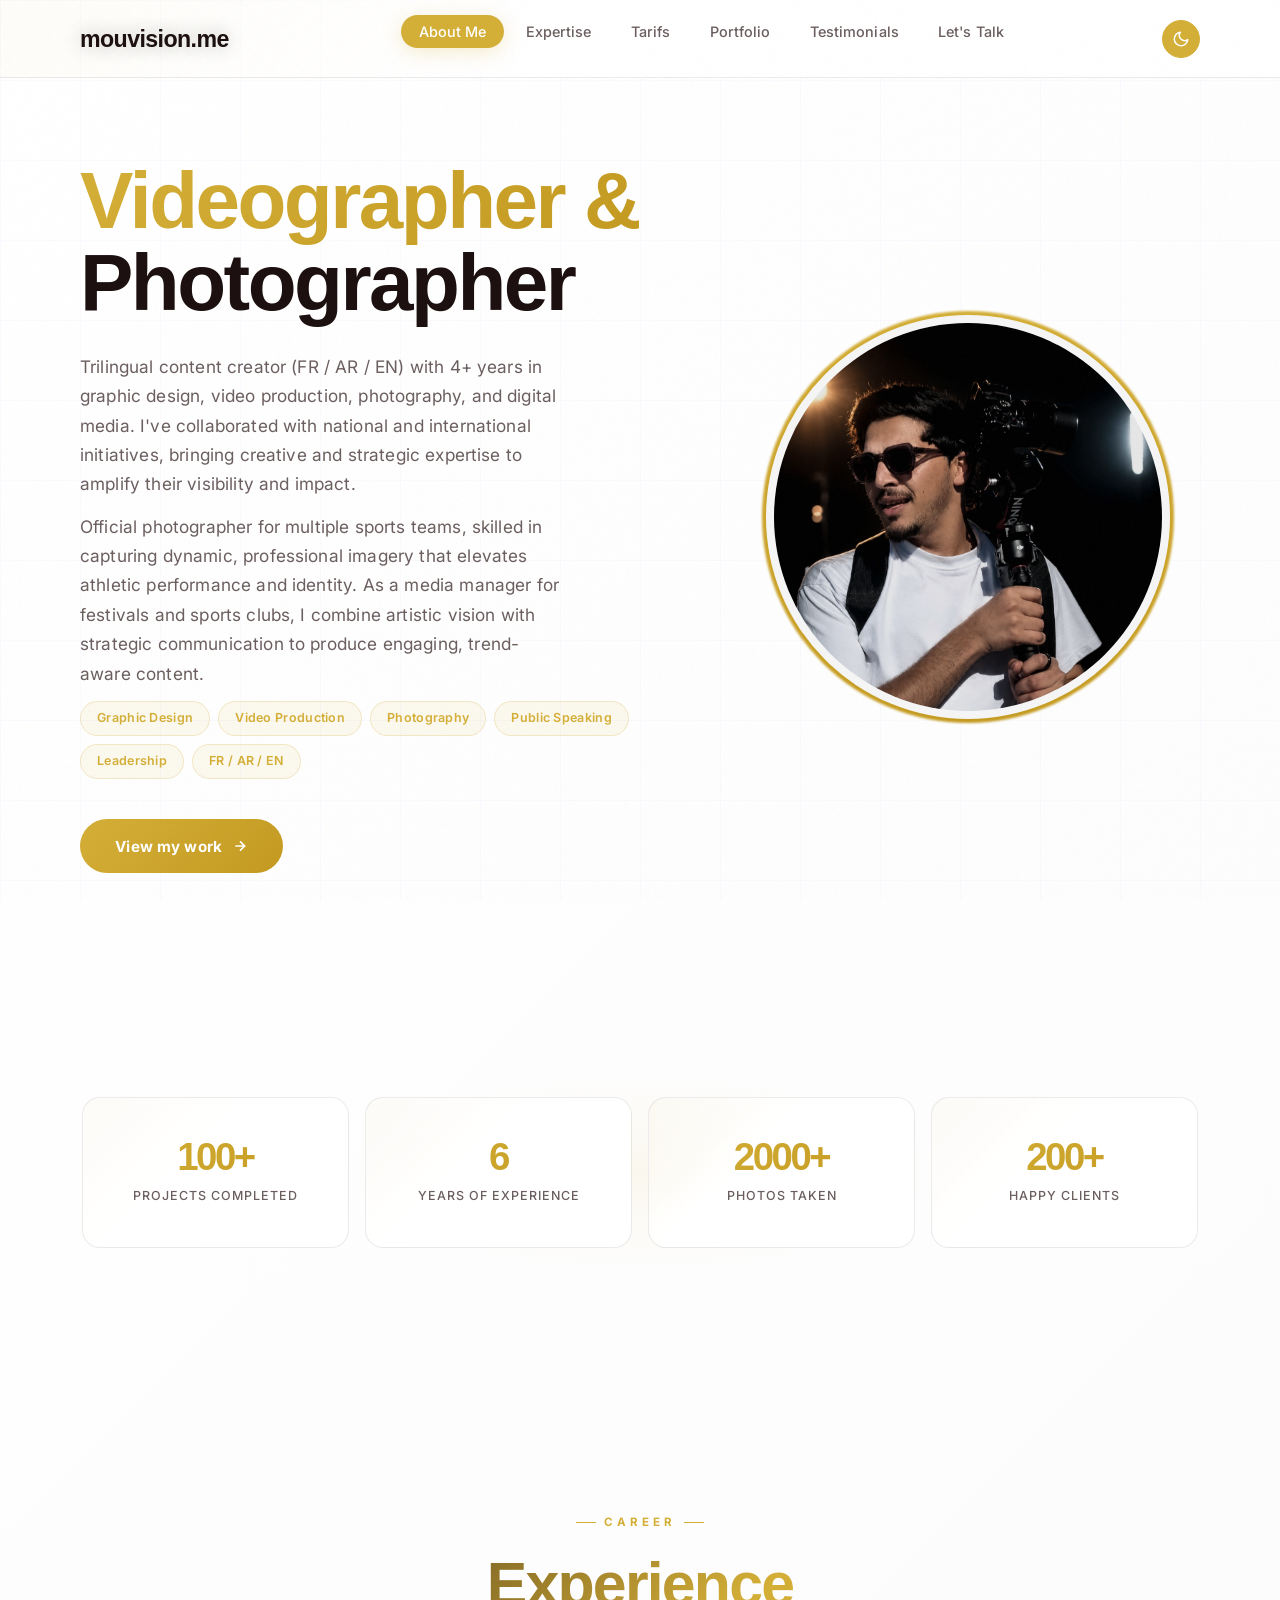
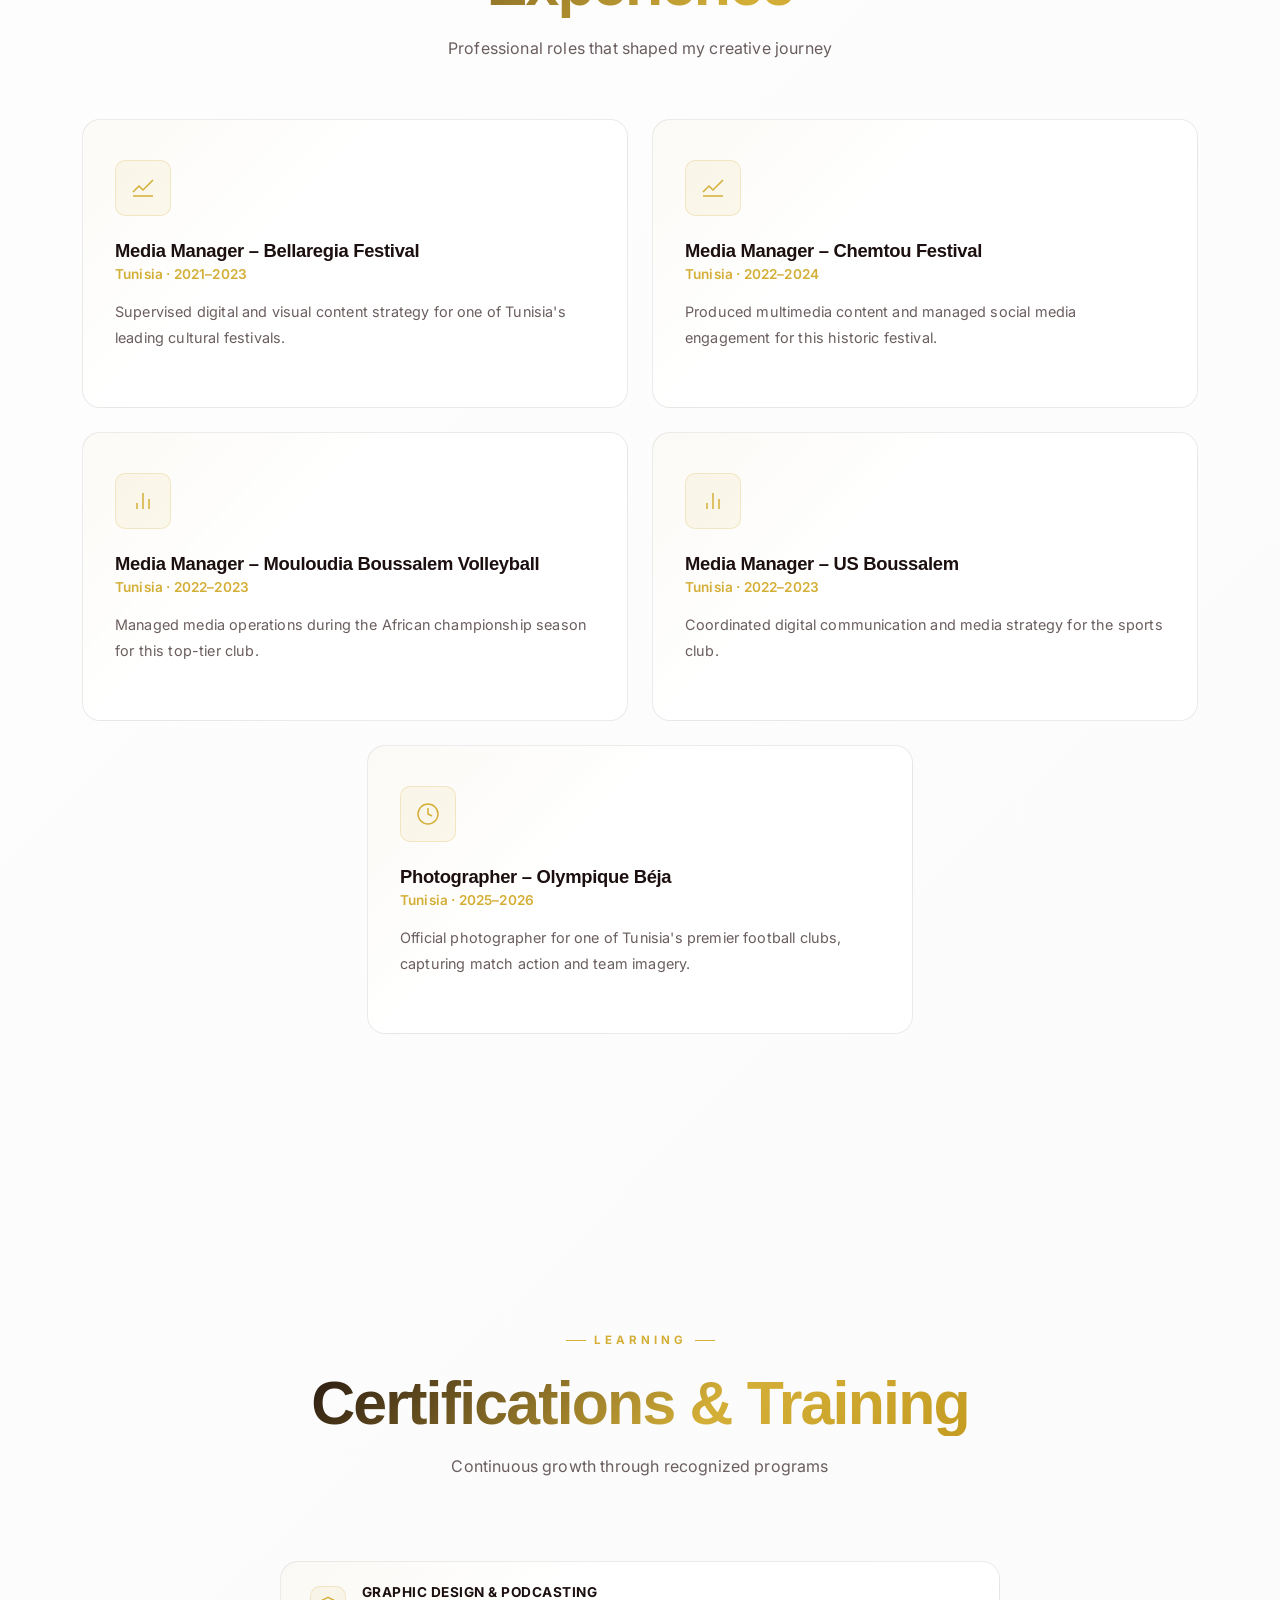
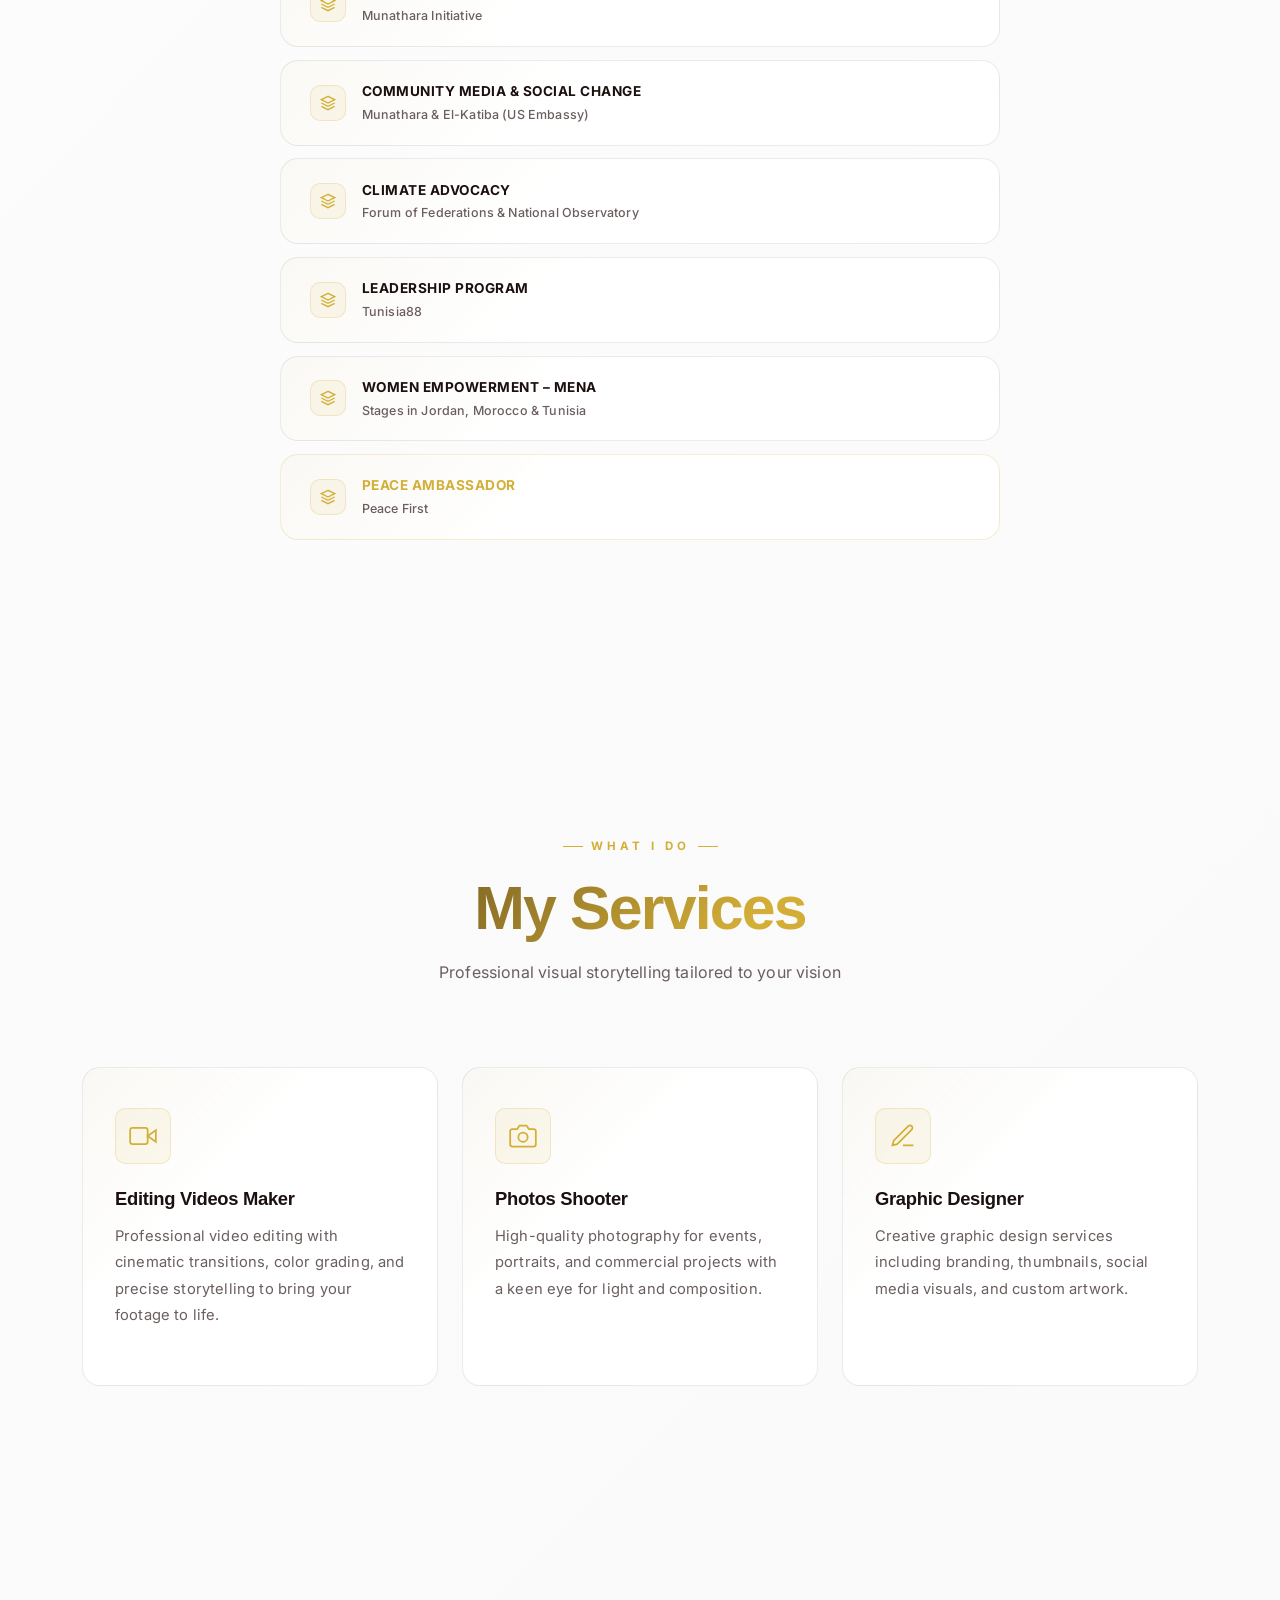
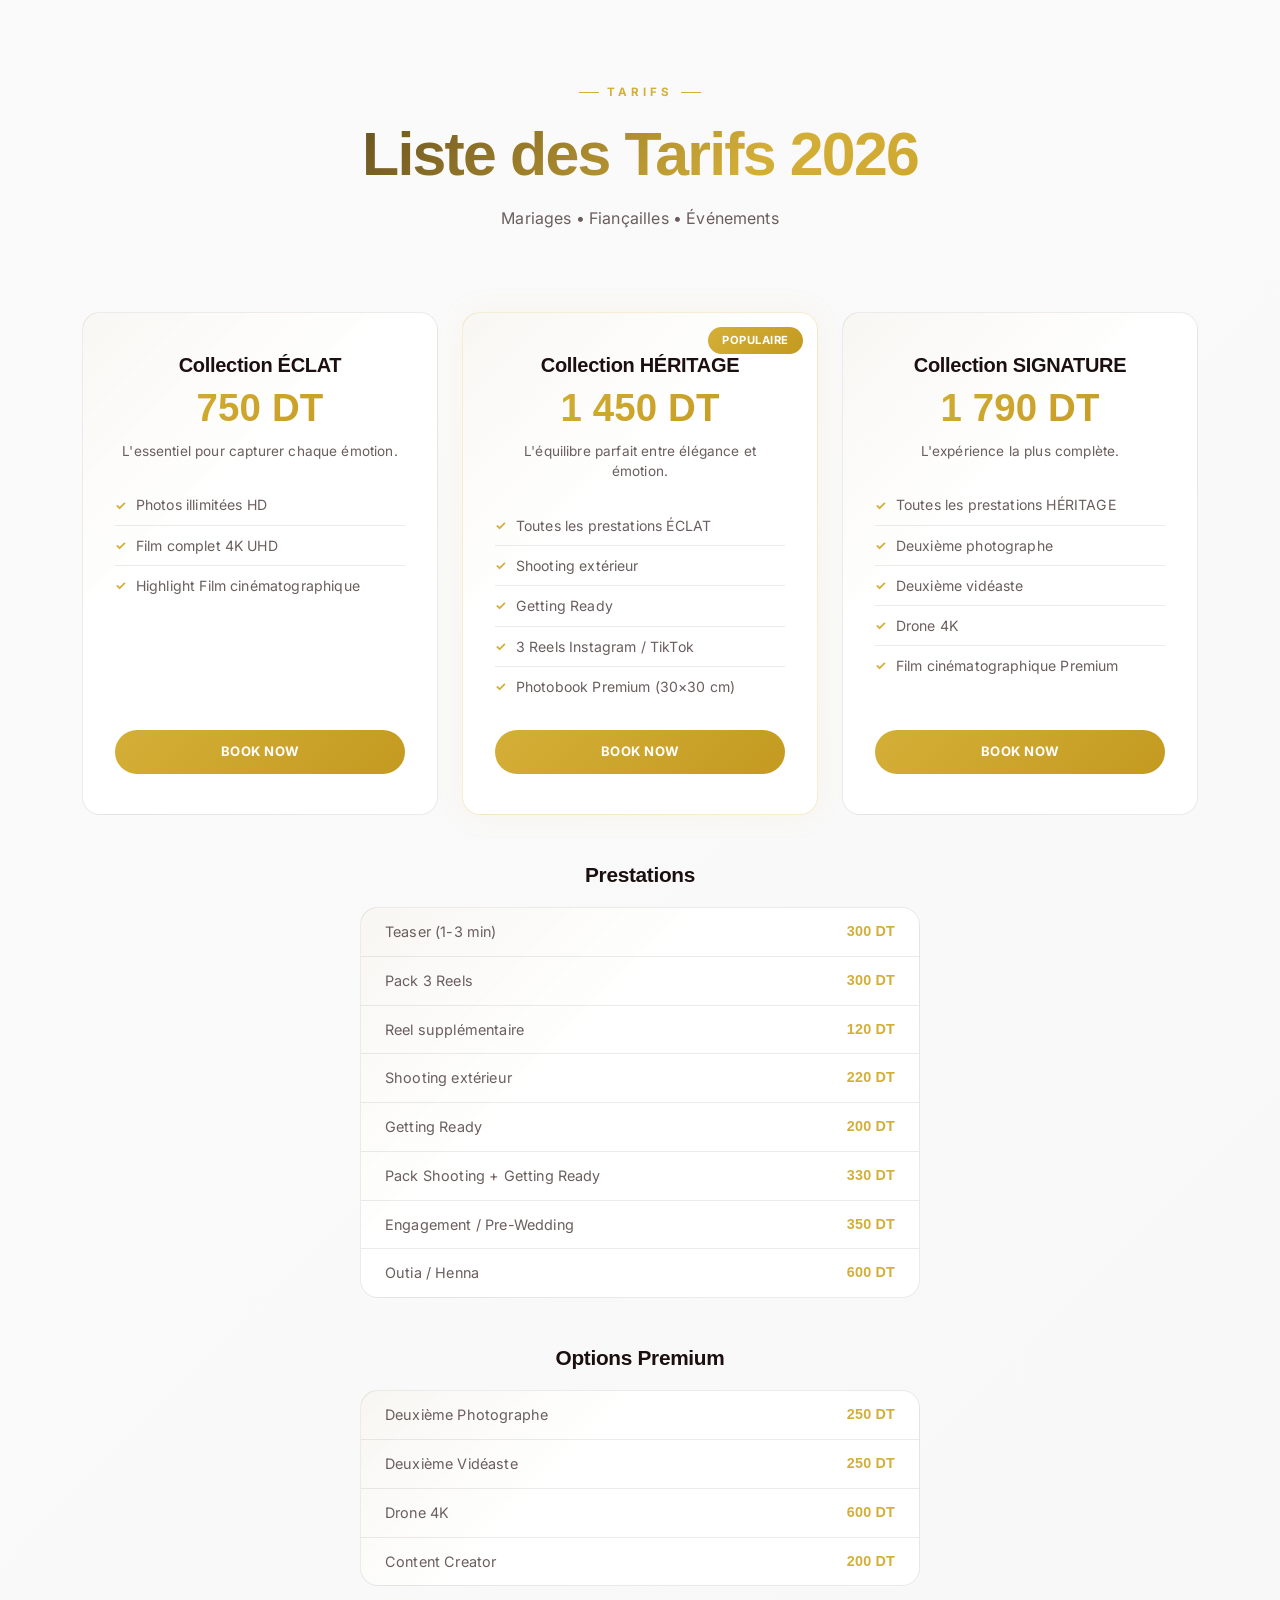
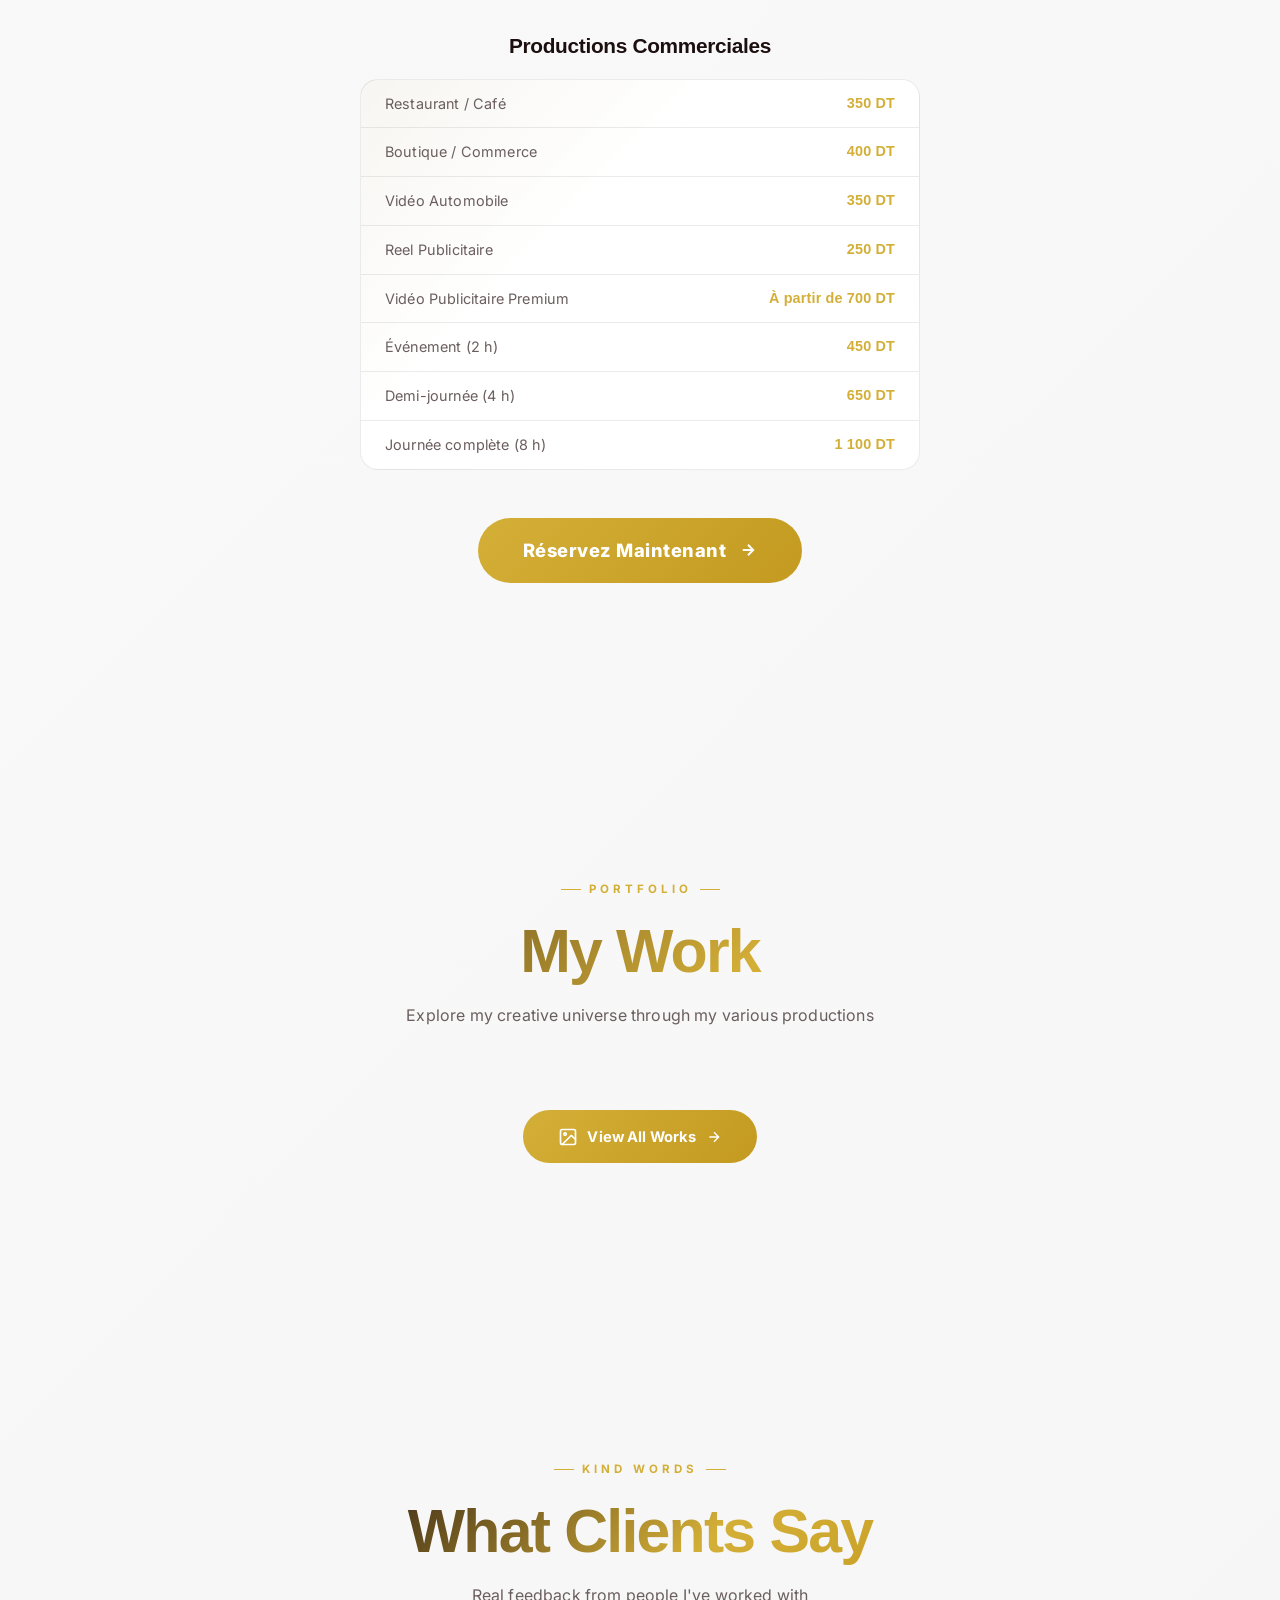
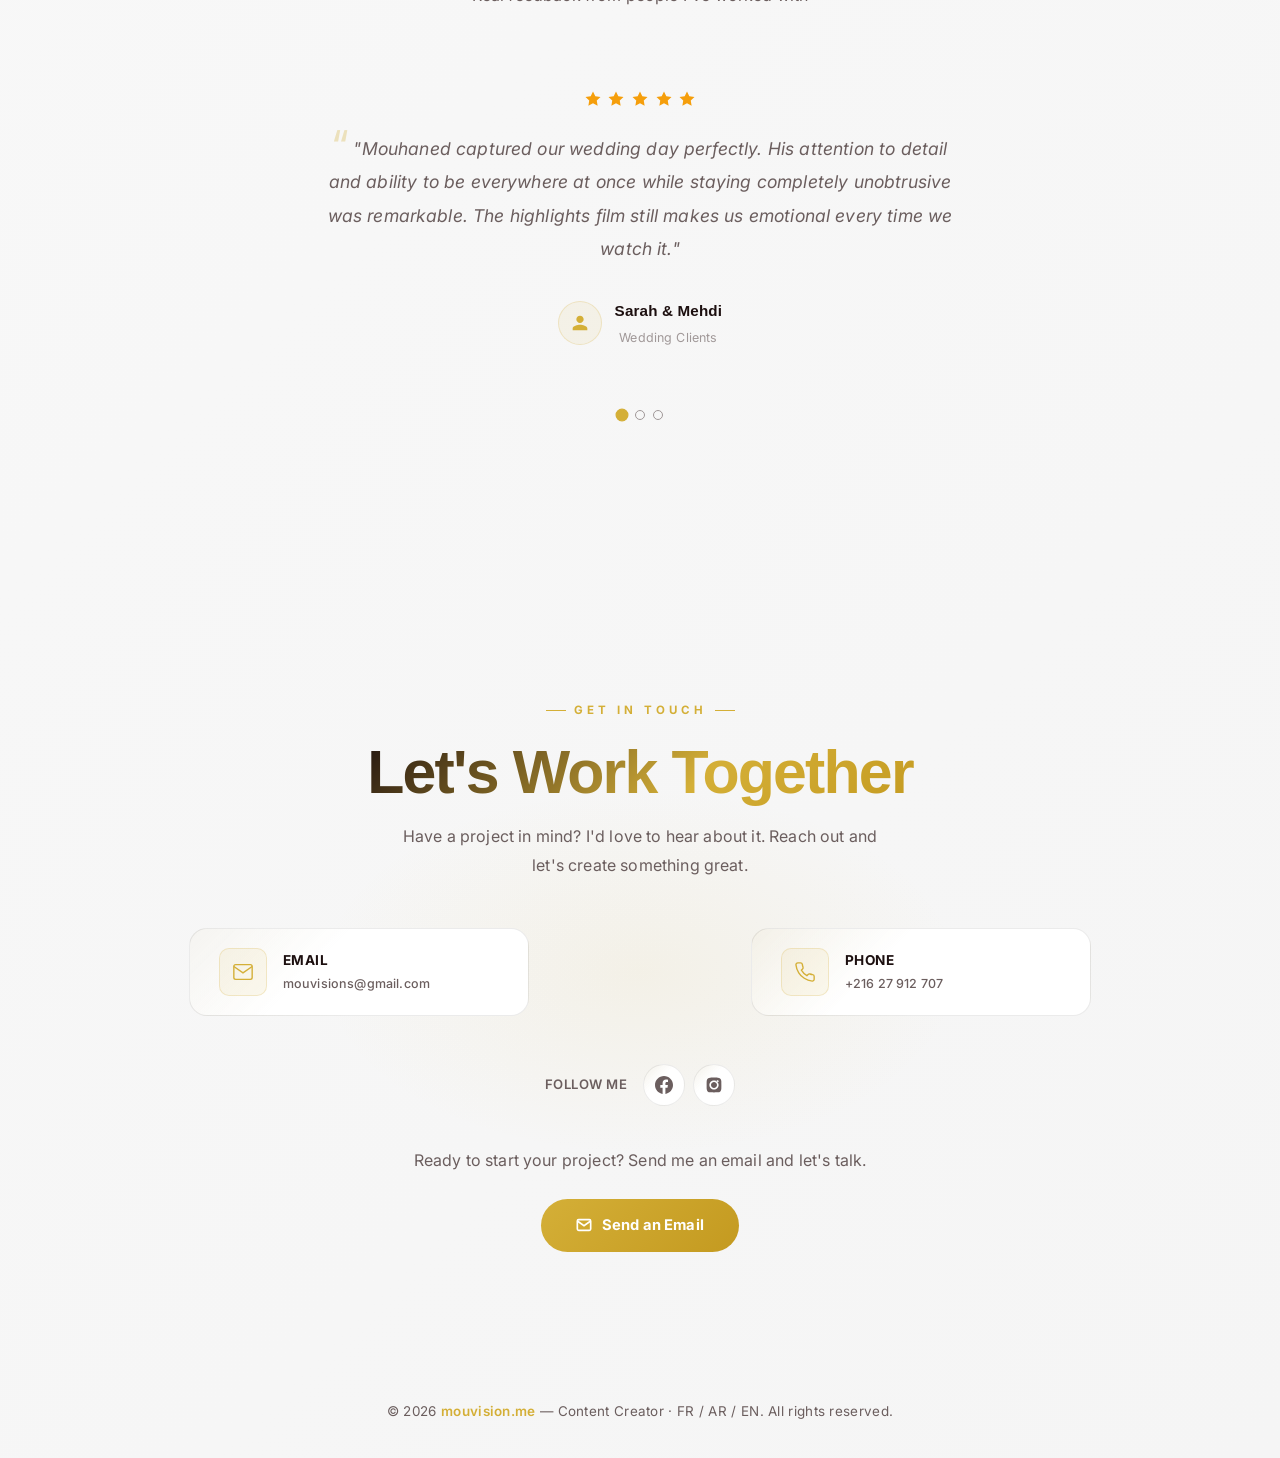
==== index.html @ 2983d829 "aaaa" ====
﻿<!DOCTYPE html>
<html lang="en">

<head>
    <meta charset="UTF-8">
    <meta name="viewport" content="width=device-width, initial-scale=1.0">
    <title>Mouhaned Aouadi — Videographer & Professional Photographer</title>
    <meta name="description"
        content="Professional portfolio of Mouhaned Aouadi — Videographer and photographer specialized in weddings, events and music videos in Tunisia.">
    <meta name="keywords" content="videographer, photographer, wedding, events, Tunisia, Mouhaned Aouadi, portfolio">
    <meta name="robots" content="index, follow">
    <link rel="canonical" href="https://mouvision.me/">
    <link rel="preconnect" href="https://fonts.googleapis.com">
    <link rel="preconnect" href="https://fonts.gstatic.com" crossorigin>
    <link href="https://fonts.googleapis.com/css2?family=Inter:wght@300;400;500;600;700;800&display=swap"
        rel="stylesheet">
    <link rel="stylesheet" href="https://cdn.jsdelivr.net/npm/bootstrap@5.3.3/dist/css/bootstrap.min.css">
    <link rel="stylesheet" href="style.css">
    <!-- Open Graph -->
    <meta property="og:title" content="Mouhaned Aouadi — Videographer &amp; Professional Photographer">
    <meta property="og:description" content="Professional portfolio of Mouhaned Aouadi — Videographer and photographer specialized in weddings, events and music videos in Tunisia.">
    <meta property="og:image" content="https://mouvision.me/photo1.jpeg">
    <meta property="og:url" content="https://mouvision.me">
    <meta property="og:type" content="website">
    <meta property="og:locale" content="en_US">
    <!-- Twitter Card -->
    <meta name="twitter:card" content="summary_large_image">
    <meta name="twitter:title" content="Mouhaned Aouadi — Videographer &amp; Professional Photographer">
    <meta name="twitter:description" content="Professional portfolio of Mouhaned Aouadi — Videographer and photographer specialized in weddings, events and music videos in Tunisia.">
    <meta name="twitter:image" content="https://mouvision.me/photo1.jpeg">
    <!-- JSON-LD Structured Data -->
    <script type="application/ld+json">
    {
      "@context": "https://schema.org",
      "@type": "Person",
      "name": "Mouhaned Aouadi",
      "jobTitle": "Videographer & Photographer",
      "url": "https://mouvision.me",
      "email": "mouvisions@gmail.com",
      "telephone": "+21627912707",
      "image": "https://mouvision.me/photo1.jpeg",
      "address": {
        "@type": "PostalAddress",
        "addressCountry": "TN"
      },
      "sameAs": [
        "https://www.facebook.com/profile.php?id=100044547484565",
        "https://www.instagram.com/mouhanedaouadi/"
      ],
      "knowsAbout": ["Videography", "Photography", "Lighting", "Color Grading", "Post-production"]
    }
    </script>
</head>

<body>
    <!-- Theme Transition Overlay -->
    <div class="theme-transition" id="themeTransition"></div>

    <!-- Loading Screen -->
    <div class="loading-overlay" id="loadingOverlay">
        <div class="loading-logo">mouvision.me</div>
        <div class="loading-bar-container">
            <div class="loading-bar"></div>
        </div>
    </div>

    <!-- Mobile Nav Overlay -->
    <div class="mobile-nav" id="mobileNav">
        <a href="#about" class="mobile-nav-link">About Me</a>
        <a href="#services" class="mobile-nav-link">Expertise</a>
        <a href="#pricing" class="mobile-nav-link">Tarifs</a>
        <a href="#gallery" class="mobile-nav-link">Portfolio</a>
        <a href="#testimonials" class="mobile-nav-link">Testimonials</a>
        <a href="#contact" class="mobile-nav-link">Let's Talk</a>
    </div>

    <!-- Header -->
    <header id="header">
        <nav>
            <a href="./" class="logo" id="logoLink">mouvision.me</a>
            <ul class="nav-links">
                <li><a href="#about">About Me</a></li>
                <li><a href="#services">Expertise</a></li>
                <li><a href="#pricing">Tarifs</a></li>
                <li><a href="#gallery">Portfolio</a></li>
                <li><a href="#testimonials">Testimonials</a></li>
                <li><a href="#contact">Let's Talk</a></li>
            </ul>
            <div class="nav-right">
                <button class="theme-toggle" id="themeToggle" aria-label="Toggle theme">
                    <svg class="icon-sun" width="18" height="18" viewBox="0 0 24 24" fill="none" stroke="currentColor" stroke-width="2" stroke-linecap="round" stroke-linejoin="round">
                        <circle cx="12" cy="12" r="5"/>
                        <path d="M12 1v2M12 21v2M4.22 4.22l1.42 1.42M18.36 18.36l1.42 1.42M1 12h2M21 12h2M4.22 19.78l1.42-1.42M18.36 5.64l1.42-1.42"/>
                    </svg>
                    <svg class="icon-moon" width="18" height="18" viewBox="0 0 24 24" fill="none" stroke="currentColor" stroke-width="2" stroke-linecap="round" stroke-linejoin="round">
                        <path d="M21 12.79A9 9 0 1 1 11.21 3 7 7 0 0 0 21 12.79z"/>
                    </svg>
                </button>
                <button class="hamburger" id="hamburger" aria-label="Menu">
                    <span></span>
                    <span></span>
                    <span></span>
                </button>
            </div>
        </nav>
    </header>

    <main>
    <!-- About Section -->
    <section class="about" id="about">
        <div class="about-content">
            <div class="about-text">
                <h1><span class="highlight">Videographer &amp;</span> Photographer</h1>
                <p>Trilingual content creator (FR / AR / EN) with 4+ years in graphic design, video production, photography, and digital media. I've collaborated with national and international initiatives, bringing creative and strategic expertise to amplify their visibility and impact.</p>
                <p>Official photographer for multiple sports teams, skilled in capturing dynamic, professional imagery that elevates athletic performance and identity. As a media manager for festivals and sports clubs, I combine artistic vision with strategic communication to produce engaging, trend-aware content.</p>
                <div class="skills">
                    <span class="skill-tag">Graphic Design</span>
                    <span class="skill-tag">Video Production</span>
                    <span class="skill-tag">Photography</span>
                    <span class="skill-tag">Public Speaking</span>
                    <span class="skill-tag">Leadership</span>
                    <span class="skill-tag">FR / AR / EN</span>
                </div>
                <a href="#gallery" class="about-cta">
                    <span>View my work</span>
                    <svg width="16" height="16" viewBox="0 0 24 24" fill="none" stroke="currentColor"
                        stroke-width="2.5">
                        <path d="M5 12h14M12 5l7 7-7 7" />
                    </svg>
                </a>
            </div>
            <div class="about-image">
                <div class="about-image-ring"></div>
                <div class="about-image-ring-2"></div>
                <div class="about-image-inner">
                    <img src="photo1.jpeg" alt="Mouhaned Aouadi — Photographer &amp; Videographer" loading="lazy">
                </div>
            </div>
        </div>
    </section>

    <!-- Stats Section -->
    <section class="stats" id="stats">
        <div class="container">
            <div class="row row-cols-2 row-cols-md-4 g-3 justify-content-center">
                <div class="col">
                    <div class="stat-item">
                        <div class="stat-number" data-target="100">0</div>
                        <div class="stat-label">Projects Completed</div>
                    </div>
                </div>
                <div class="col">
                    <div class="stat-item">
                        <div class="stat-number" data-target="6">0</div>
                        <div class="stat-label">Years of Experience</div>
                    </div>
                </div>
                <div class="col">
                    <div class="stat-item">
                        <div class="stat-number" data-target="2000">0</div>
                        <div class="stat-label">Photos Taken</div>
                    </div>
                </div>
                <div class="col">
                    <div class="stat-item">
                        <div class="stat-number" data-target="200">0</div>
                        <div class="stat-label">Happy Clients</div>
                    </div>
                </div>
            </div>
        </div>
    </section>

    <!-- Experience Section -->
    <section class="experience-section" id="experience">
        <div class="section-header">
            <span class="section-label">Career</span>
            <h2 class="section-title">Experience</h2>
            <p class="gallery-subtitle">Professional roles that shaped my creative journey</p>
        </div>
        <div class="container">
            <div class="row row-cols-1 row-cols-md-2 g-4 justify-content-center">
                <div class="col">
                    <div class="service-card h-100" data-reveal="up" data-delay="0">
                        <div class="service-icon" style="background: var(--accent-soft); border: 1px solid var(--border-accent);">
                            <svg width="24" height="24" viewBox="0 0 24 24" fill="none" stroke="var(--accent)" stroke-width="1.5">
                                <path d="M2 16l6-6 4 4 10-10" stroke="var(--accent)"/>
                                <path d="M2 20h20" stroke="var(--accent)"/>
                            </svg>
                        </div>
                        <h3>Media Manager – Bellaregia Festival</h3>
                        <p style="color: var(--accent); font-weight: 600; font-size: 0.85rem; margin: -0.8rem 0 0.8rem;">Tunisia · 2021–2023</p>
                        <p style="font-size: 0.9rem;">Supervised digital and visual content strategy for one of Tunisia's leading cultural festivals.</p>
                    </div>
                </div>
                <div class="col">
                    <div class="service-card h-100" data-reveal="up" data-delay="100">
                        <div class="service-icon" style="background: var(--accent-soft); border: 1px solid var(--border-accent);">
                            <svg width="24" height="24" viewBox="0 0 24 24" fill="none" stroke="var(--accent)" stroke-width="1.5">
                                <path d="M2 16l6-6 4 4 10-10" stroke="var(--accent)"/>
                                <path d="M2 20h20" stroke="var(--accent)"/>
                            </svg>
                        </div>
                        <h3>Media Manager – Chemtou Festival</h3>
                        <p style="color: var(--accent); font-weight: 600; font-size: 0.85rem; margin: -0.8rem 0 0.8rem;">Tunisia · 2022–2024</p>
                        <p style="font-size: 0.9rem;">Produced multimedia content and managed social media engagement for this historic festival.</p>
                    </div>
                </div>
                <div class="col">
                    <div class="service-card h-100" data-reveal="up" data-delay="200">
                        <div class="service-icon" style="background: var(--accent-soft); border: 1px solid var(--border-accent);">
                            <svg width="24" height="24" viewBox="0 0 24 24" fill="none" stroke="var(--accent)" stroke-width="1.5">
                                <path d="M18 20V10" stroke="var(--accent)"/>
                                <path d="M12 20V4" stroke="var(--accent)"/>
                                <path d="M6 20v-6" stroke="var(--accent)"/>
                            </svg>
                        </div>
                        <h3>Media Manager – Mouloudia Boussalem Volleyball</h3>
                        <p style="color: var(--accent); font-weight: 600; font-size: 0.85rem; margin: -0.8rem 0 0.8rem;">Tunisia · 2022–2023</p>
                        <p style="font-size: 0.9rem;">Managed media operations during the African championship season for this top-tier club.</p>
                    </div>
                </div>
                <div class="col">
                    <div class="service-card h-100" data-reveal="up" data-delay="300">
                        <div class="service-icon" style="background: var(--accent-soft); border: 1px solid var(--border-accent);">
                            <svg width="24" height="24" viewBox="0 0 24 24" fill="none" stroke="var(--accent)" stroke-width="1.5">
                                <path d="M18 20V10" stroke="var(--accent)"/>
                                <path d="M12 20V4" stroke="var(--accent)"/>
                                <path d="M6 20v-6" stroke="var(--accent)"/>
                            </svg>
                        </div>
                        <h3>Media Manager – US Boussalem</h3>
                        <p style="color: var(--accent); font-weight: 600; font-size: 0.85rem; margin: -0.8rem 0 0.8rem;">Tunisia · 2022–2023</p>
                        <p style="font-size: 0.9rem;">Coordinated digital communication and media strategy for the sports club.</p>
                    </div>
                </div>
                <div class="col">
                    <div class="service-card h-100" data-reveal="up" data-delay="400">
                        <div class="service-icon" style="background: var(--accent-soft); border: 1px solid var(--border-accent);">
                            <svg width="24" height="24" viewBox="0 0 24 24" fill="none" stroke="var(--accent)" stroke-width="1.5">
                                <circle cx="12" cy="12" r="10" stroke="var(--accent)"/>
                                <path d="M12 6v6l4 2" stroke="var(--accent)"/>
                            </svg>
                        </div>
                        <h3>Photographer – Olympique Béja</h3>
                        <p style="color: var(--accent); font-weight: 600; font-size: 0.85rem; margin: -0.8rem 0 0.8rem;">Tunisia · 2025–2026</p>
                        <p style="font-size: 0.9rem;">Official photographer for one of Tunisia's premier football clubs, capturing match action and team imagery.</p>
                    </div>
                </div>
            </div>
        </div>
    </section>

    <!-- Certifications Section -->
    <section class="testimonials" id="certifications">
        <div class="section-header">
            <span class="section-label">Learning</span>
            <h2 class="section-title">Certifications &amp; Training</h2>
            <p class="gallery-subtitle">Continuous growth through recognized programs</p>
        </div>
        <div style="max-width: 780px; margin: 0 auto; display: flex; flex-direction: column; gap: 0.8rem; text-align: left;">
            <div class="contact-card" style="width: 100%; max-width: 100%;">
                <div class="contact-card-icon" style="width: 36px; height: 36px; flex-shrink: 0;">
                    <svg width="16" height="16" viewBox="0 0 24 24" fill="none" stroke="currentColor" stroke-width="2"><path d="M12 2L2 7l10 5 10-5-10-5zM2 17l10 5 10-5M2 12l10 5 10-5"/></svg>
                </div>
                <div class="contact-card-text" style="text-align: left;">
                    <strong>Graphic Design &amp; Podcasting</strong>
                    <span>Munathara Initiative</span>
                </div>
            </div>
            <div class="contact-card" style="width: 100%; max-width: 100%;">
                <div class="contact-card-icon" style="width: 36px; height: 36px; flex-shrink: 0;">
                    <svg width="16" height="16" viewBox="0 0 24 24" fill="none" stroke="currentColor" stroke-width="2"><path d="M12 2L2 7l10 5 10-5-10-5zM2 17l10 5 10-5M2 12l10 5 10-5"/></svg>
                </div>
                <div class="contact-card-text" style="text-align: left;">
                    <strong>Community Media &amp; Social Change</strong>
                    <span>Munathara &amp; El-Katiba (US Embassy)</span>
                </div>
            </div>
            <div class="contact-card" style="width: 100%; max-width: 100%;">
                <div class="contact-card-icon" style="width: 36px; height: 36px; flex-shrink: 0;">
                    <svg width="16" height="16" viewBox="0 0 24 24" fill="none" stroke="currentColor" stroke-width="2"><path d="M12 2L2 7l10 5 10-5-10-5zM2 17l10 5 10-5M2 12l10 5 10-5"/></svg>
                </div>
                <div class="contact-card-text" style="text-align: left;">
                    <strong>Climate Advocacy</strong>
                    <span>Forum of Federations &amp; National Observatory</span>
                </div>
            </div>
            <div class="contact-card" style="width: 100%; max-width: 100%;">
                <div class="contact-card-icon" style="width: 36px; height: 36px; flex-shrink: 0;">
                    <svg width="16" height="16" viewBox="0 0 24 24" fill="none" stroke="currentColor" stroke-width="2"><path d="M12 2L2 7l10 5 10-5-10-5zM2 17l10 5 10-5M2 12l10 5 10-5"/></svg>
                </div>
                <div class="contact-card-text" style="text-align: left;">
                    <strong>Leadership Program</strong>
                    <span>Tunisia88</span>
                </div>
            </div>
            <div class="contact-card" style="width: 100%; max-width: 100%;">
                <div class="contact-card-icon" style="width: 36px; height: 36px; flex-shrink: 0;">
                    <svg width="16" height="16" viewBox="0 0 24 24" fill="none" stroke="currentColor" stroke-width="2"><path d="M12 2L2 7l10 5 10-5-10-5zM2 17l10 5 10-5M2 12l10 5 10-5"/></svg>
                </div>
                <div class="contact-card-text" style="text-align: left;">
                    <strong>Women Empowerment – MENA</strong>
                    <span>Stages in Jordan, Morocco &amp; Tunisia</span>
                </div>
            </div>
            <div class="contact-card" style="width: 100%; max-width: 100%; border-color: var(--border-accent);">
                <div class="contact-card-icon" style="width: 36px; height: 36px; flex-shrink: 0;">
                    <svg width="16" height="16" viewBox="0 0 24 24" fill="none" stroke="var(--accent)" stroke-width="2"><path d="M12 2L2 7l10 5 10-5-10-5zM2 17l10 5 10-5M2 12l10 5 10-5"/></svg>
                </div>
                <div class="contact-card-text" style="text-align: left;">
                    <strong style="color: var(--accent);">Peace Ambassador</strong>
                    <span>Peace First</span>
                </div>
            </div>
        </div>
    </section>

    <!-- Services Section -->
    <section class="services" id="services">
        <div class="section-header">
            <span class="section-label">What I Do</span>
            <h2 class="section-title">My Services</h2>
            <p class="gallery-subtitle">Professional visual storytelling tailored to your vision</p>
        </div>
        <div class="container">
            <div class="row row-cols-1 row-cols-md-2 row-cols-lg-3 g-4 justify-content-center">
                <div class="col">
                    <div class="service-card h-100" data-reveal="up" data-delay="0">
                        <div class="service-icon">
                            <svg width="28" height="28" viewBox="0 0 24 24" fill="none" stroke="currentColor" stroke-width="1.5">
                                <polygon points="23 7 16 12 23 17 23 7" />
                                <rect x="1" y="5" width="15" height="14" rx="2" ry="2" />
                            </svg>
                        </div>
                        <h3>Editing Videos Maker</h3>
                        <p>Professional video editing with cinematic transitions, color grading, and precise storytelling to bring your footage to life.</p>
                    </div>
                </div>
                <div class="col">
                    <div class="service-card h-100" data-reveal="up" data-delay="100">
                        <div class="service-icon">
                            <svg width="28" height="28" viewBox="0 0 24 24" fill="none" stroke="currentColor" stroke-width="1.5">
                                <path d="M23 19a2 2 0 0 1-2 2H3a2 2 0 0 1-2-2V8a2 2 0 0 1 2-2h4l2-3h6l2 3h4a2 2 0 0 1 2 2z" />
                                <circle cx="12" cy="13" r="4" />
                            </svg>
                        </div>
                        <h3>Photos Shooter</h3>
                        <p>High-quality photography for events, portraits, and commercial projects with a keen eye for light and composition.</p>
                    </div>
                </div>
                <div class="col">
                    <div class="service-card h-100" data-reveal="up" data-delay="200">
                        <div class="service-icon">
                            <svg width="28" height="28" viewBox="0 0 24 24" fill="none" stroke="currentColor" stroke-width="1.5">
                                <path d="M12 20h9" />
                                <path d="M16.5 3.5a2.121 2.121 0 0 1 3 3L7 19l-4 1 1-4L16.5 3.5z" />
                            </svg>
                        </div>
                        <h3>Graphic Designer</h3>
                        <p>Creative graphic design services including branding, thumbnails, social media visuals, and custom artwork.</p>
                    </div>
                </div>
            </div>
        </div>
    </section>

    <!-- Pricing Section -->
    <section class="pricing" id="pricing">
        <div class="section-header">
            <span class="section-label">Tarifs</span>
            <h2 class="section-title">Liste des Tarifs 2026</h2>
            <p class="gallery-subtitle">Mariages • Fiançailles • Événements</p>
        </div>

        <!-- Package Cards -->
        <div class="container">
            <div class="row row-cols-1 row-cols-md-3 g-4 justify-content-center mb-5">
                <div class="col">
                    <div class="pricing-card" data-reveal="up" data-delay="0">
                        <h3 class="pricing-name">Collection ÉCLAT</h3>
                        <div class="pricing-amount">750 DT</div>
                        <p class="pricing-sub">L'essentiel pour capturer chaque émotion.</p>
                        <ul class="pricing-features">
                            <li>Photos illimitées HD</li>
                            <li>Film complet 4K UHD</li>
                            <li>Highlight Film cinématographique</li>
                        </ul>
                        <a href="#contact" class="pricing-btn">Book Now</a>
                    </div>
                </div>
                <div class="col">
                    <div class="pricing-card pricing-featured" data-reveal="up" data-delay="100">
                        <div class="pricing-badge">Populaire</div>
                        <h3 class="pricing-name">Collection HÉRITAGE</h3>
                        <div class="pricing-amount">1 450 DT</div>
                        <p class="pricing-sub">L'équilibre parfait entre élégance et émotion.</p>
                        <ul class="pricing-features">
                            <li>Toutes les prestations ÉCLAT</li>
                            <li>Shooting extérieur</li>
                            <li>Getting Ready</li>
                            <li>3 Reels Instagram / TikTok</li>
                            <li>Photobook Premium (30×30 cm)</li>
                        </ul>
                        <a href="#contact" class="pricing-btn">Book Now</a>
                    </div>
                </div>
                <div class="col">
                    <div class="pricing-card" data-reveal="up" data-delay="200">
                        <h3 class="pricing-name">Collection SIGNATURE</h3>
                        <div class="pricing-amount">1 790 DT</div>
                        <p class="pricing-sub">L'expérience la plus complète.</p>
                        <ul class="pricing-features">
                            <li>Toutes les prestations HÉRITAGE</li>
                            <li>Deuxième photographe</li>
                            <li>Deuxième vidéaste</li>
                            <li>Drone 4K</li>
                            <li>Film cinématographique Premium</li>
                        </ul>
                        <a href="#contact" class="pricing-btn">Book Now</a>
                    </div>
                </div>
            </div>
        </div>

        <!-- Prestations Individuelles -->
        <div class="container mb-5">
            <h3 class="pricing-table-title">Prestations</h3>
            <div class="pricing-table">
                <div class="pricing-table-row"><span>Teaser (1-3 min)</span><span class="price">300 DT</span></div>
                <div class="pricing-table-row"><span>Pack 3 Reels</span><span class="price">300 DT</span></div>
                <div class="pricing-table-row"><span>Reel supplémentaire</span><span class="price">120 DT</span></div>
                <div class="pricing-table-row"><span>Shooting extérieur</span><span class="price">220 DT</span></div>
                <div class="pricing-table-row"><span>Getting Ready</span><span class="price">200 DT</span></div>
                <div class="pricing-table-row"><span>Pack Shooting + Getting Ready</span><span class="price">330 DT</span></div>
                <div class="pricing-table-row"><span>Engagement / Pre-Wedding</span><span class="price">350 DT</span></div>
                <div class="pricing-table-row"><span>Outia / Henna</span><span class="price">600 DT</span></div>
            </div>
        </div>

        <!-- Options Premium -->
        <div class="container mb-5">
            <h3 class="pricing-table-title">Options Premium</h3>
            <div class="pricing-table">
                <div class="pricing-table-row"><span>Deuxième Photographe</span><span class="price">250 DT</span></div>
                <div class="pricing-table-row"><span>Deuxième Vidéaste</span><span class="price">250 DT</span></div>
                <div class="pricing-table-row"><span>Drone 4K</span><span class="price">600 DT</span></div>
                <div class="pricing-table-row"><span>Content Creator</span><span class="price">200 DT</span></div>
            </div>
        </div>

        <!-- Productions Commerciales -->
        <div class="container">
            <h3 class="pricing-table-title">Productions Commerciales</h3>
            <div class="pricing-table">
                <div class="pricing-table-row"><span>Restaurant / Café</span><span class="price">350 DT</span></div>
                <div class="pricing-table-row"><span>Boutique / Commerce</span><span class="price">400 DT</span></div>
                <div class="pricing-table-row"><span>Vidéo Automobile</span><span class="price">350 DT</span></div>
                <div class="pricing-table-row"><span>Reel Publicitaire</span><span class="price">250 DT</span></div>
                <div class="pricing-table-row"><span>Vidéo Publicitaire Premium</span><span class="price">À partir de 700 DT</span></div>
                <div class="pricing-table-row"><span>Événement (2 h)</span><span class="price">450 DT</span></div>
                <div class="pricing-table-row"><span>Demi-journée (4 h)</span><span class="price">650 DT</span></div>
                <div class="pricing-table-row"><span>Journée complète (8 h)</span><span class="price">1 100 DT</span></div>
            </div>
        </div>

        <div class="container text-center" style="margin-top: 3rem;">
            <a href="#contact" class="pricing-cta-big">
                <span>Réservez Maintenant</span>
                <svg width="18" height="18" viewBox="0 0 24 24" fill="none" stroke="currentColor" stroke-width="2.5">
                    <path d="M5 12h14M12 5l7 7-7 7"/>
                </svg>
            </a>
        </div>
    </section>

    <!-- Gallery Section -->
    <section class="gallery" id="gallery">
        <div class="section-header">
            <span class="section-label">Portfolio</span>
            <h2 class="section-title">My Work</h2>
            <p class="gallery-subtitle">Explore my creative universe through my various productions</p>
        </div>

        <div class="container text-center">
            <a href="/works" class="contact-cta-btn" style="display: inline-flex; align-items: center; gap: 0.6rem;">
                <svg width="20" height="20" viewBox="0 0 24 24" fill="none" stroke="currentColor" stroke-width="2" stroke-linecap="round" stroke-linejoin="round">
                    <rect x="3" y="3" width="18" height="18" rx="2" ry="2"/>
                    <circle cx="8.5" cy="8.5" r="1.5"/>
                    <polyline points="21 15 16 10 5 21"/>
                </svg>
                View All Works
                <svg width="16" height="16" viewBox="0 0 24 24" fill="none" stroke="currentColor" stroke-width="2">
                    <path d="M5 12h14M12 5l7 7-7 7"/>
                </svg>
            </a>
        </div>
    </section>

    <!-- Testimonials Section -->
    <section class="testimonials" id="testimonials">
        <div class="section-header">
            <span class="section-label">Kind Words</span>
            <h2 class="section-title">What Clients Say</h2>
            <p class="gallery-subtitle">Real feedback from people I've worked with</p>
        </div>
        <div class="testimonials-slider" id="testimonialSlider">
            <div class="testimonial-card active">
                <div class="testimonial-stars">
                    <svg width="18" height="18" viewBox="0 0 24 24" fill="currentColor"><polygon points="12 2 15.09 8.26 22 9.27 17 14.14 18.18 21.02 12 17.77 5.82 21.02 7 14.14 2 9.27 8.91 8.26 12 2"/></svg>
                    <svg width="18" height="18" viewBox="0 0 24 24" fill="currentColor"><polygon points="12 2 15.09 8.26 22 9.27 17 14.14 18.18 21.02 12 17.77 5.82 21.02 7 14.14 2 9.27 8.91 8.26 12 2"/></svg>
                    <svg width="18" height="18" viewBox="0 0 24 24" fill="currentColor"><polygon points="12 2 15.09 8.26 22 9.27 17 14.14 18.18 21.02 12 17.77 5.82 21.02 7 14.14 2 9.27 8.91 8.26 12 2"/></svg>
                    <svg width="18" height="18" viewBox="0 0 24 24" fill="currentColor"><polygon points="12 2 15.09 8.26 22 9.27 17 14.14 18.18 21.02 12 17.77 5.82 21.02 7 14.14 2 9.27 8.91 8.26 12 2"/></svg>
                    <svg width="18" height="18" viewBox="0 0 24 24" fill="currentColor"><polygon points="12 2 15.09 8.26 22 9.27 17 14.14 18.18 21.02 12 17.77 5.82 21.02 7 14.14 2 9.27 8.91 8.26 12 2"/></svg>
                </div>
                <p class="testimonial-text">"Mouhaned captured our wedding day perfectly. His attention to detail and ability to be everywhere at once while staying completely unobtrusive was remarkable. The highlights film still makes us emotional every time we watch it."</p>
                <div class="testimonial-author">
                    <div class="testimonial-avatar">
                        <svg viewBox="0 0 24 24" fill="currentColor"><path d="M12 12c2.21 0 4-1.79 4-4s-1.79-4-4-4-4 1.79-4 4 1.79 4 4 4zm0 2c-2.67 0-8 1.34-8 4v2h16v-2c0-2.66-5.33-4-8-4z"/></svg>
                    </div>
                    <div>
                        <strong>Sarah &amp; Mehdi</strong>
                        <span>Wedding Clients</span>
                    </div>
                </div>
            </div>
            <div class="testimonial-card">
                <div class="testimonial-stars">
                    <svg width="18" height="18" viewBox="0 0 24 24" fill="currentColor"><polygon points="12 2 15.09 8.26 22 9.27 17 14.14 18.18 21.02 12 17.77 5.82 21.02 7 14.14 2 9.27 8.91 8.26 12 2"/></svg>
                    <svg width="18" height="18" viewBox="0 0 24 24" fill="currentColor"><polygon points="12 2 15.09 8.26 22 9.27 17 14.14 18.18 21.02 12 17.77 5.82 21.02 7 14.14 2 9.27 8.91 8.26 12 2"/></svg>
                    <svg width="18" height="18" viewBox="0 0 24 24" fill="currentColor"><polygon points="12 2 15.09 8.26 22 9.27 17 14.14 18.18 21.02 12 17.77 5.82 21.02 7 14.14 2 9.27 8.91 8.26 12 2"/></svg>
                    <svg width="18" height="18" viewBox="0 0 24 24" fill="currentColor"><polygon points="12 2 15.09 8.26 22 9.27 17 14.14 18.18 21.02 12 17.77 5.82 21.02 7 14.14 2 9.27 8.91 8.26 12 2"/></svg>
                    <svg width="18" height="18" viewBox="0 0 24 24" fill="currentColor"><polygon points="12 2 15.09 8.26 22 9.27 17 14.14 18.18 21.02 12 17.77 5.82 21.02 7 14.14 2 9.27 8.91 8.26 12 2"/></svg>
                </div>
                <p class="testimonial-text">"Working with Mouhaned on our music video was an incredible experience. He understood our creative vision immediately and brought ideas we never even thought of. The final result exceeded all expectations."</p>
                <div class="testimonial-author">
                    <div class="testimonial-avatar">
                        <svg viewBox="0 0 24 24" fill="currentColor"><path d="M12 12c2.21 0 4-1.79 4-4s-1.79-4-4-4-4 1.79-4 4 1.79 4 4 4zm0 2c-2.67 0-8 1.34-8 4v2h16v-2c0-2.66-5.33-4-8-4z"/></svg>
                    </div>
                    <div>
                        <strong>Yassin — Artist</strong>
                        <span>Music Video Client</span>
                    </div>
                </div>
            </div>
            <div class="testimonial-card">
                <div class="testimonial-stars">
                    <svg width="18" height="18" viewBox="0 0 24 24" fill="currentColor"><polygon points="12 2 15.09 8.26 22 9.27 17 14.14 18.18 21.02 12 17.77 5.82 21.02 7 14.14 2 9.27 8.91 8.26 12 2"/></svg>
                    <svg width="18" height="18" viewBox="0 0 24 24" fill="currentColor"><polygon points="12 2 15.09 8.26 22 9.27 17 14.14 18.18 21.02 12 17.77 5.82 21.02 7 14.14 2 9.27 8.91 8.26 12 2"/></svg>
                    <svg width="18" height="18" viewBox="0 0 24 24" fill="currentColor"><polygon points="12 2 15.09 8.26 22 9.27 17 14.14 18.18 21.02 12 17.77 5.82 21.02 7 14.14 2 9.27 8.91 8.26 12 2"/></svg>
                    <svg width="18" height="18" viewBox="0 0 24 24" fill="currentColor"><polygon points="12 2 15.09 8.26 22 9.27 17 14.14 18.18 21.02 12 17.77 5.82 21.02 7 14.14 2 9.27 8.91 8.26 12 2"/></svg>
                    <svg width="18" height="18" viewBox="0 0 24 24" fill="currentColor"><polygon points="12 2 15.09 8.26 22 9.27 17 14.14 18.18 21.02 12 17.77 5.82 21.02 7 14.14 2 9.27 8.91 8.26 12 2"/></svg>
                </div>
                <p class="testimonial-text">"Professional, creative, and incredibly talented. Mouhaned covered our annual corporate gala and the results were stunning. He has a natural ability to capture the energy of an event."</p>
                <div class="testimonial-author">
                    <div class="testimonial-avatar">
                        <svg viewBox="0 0 24 24" fill="currentColor"><path d="M12 12c2.21 0 4-1.79 4-4s-1.79-4-4-4-4 1.79-4 4 1.79 4 4 4zm0 2c-2.67 0-8 1.34-8 4v2h16v-2c0-2.66-5.33-4-8-4z"/></svg>
                    </div>
                    <div>
                        <strong>Ines — Event Director</strong>
                        <span>Corporate Event Client</span>
                    </div>
                </div>
            </div>
        </div>
        <div class="testimonials-dots" id="testimonialDots">
            <button class="dot active" aria-label=" testimonial 1"></button>
            <button class="dot" aria-label=" testimonial 2"></button>
            <button class="dot" aria-label=" testimonial 3"></button>
        </div>
    </section>

    <!-- Contact Section -->
    <section class="contact" id="contact">
        <div class="contact-bg-orb"></div>
        <div class="contact-content">
            <div class="section-header" style="margin-bottom: 2rem;">
                <span class="section-label">Get in Touch</span>
                <h2 class="section-title">Let's Work Together</h2>
                <p class="gallery-subtitle">Have a project in mind? I'd love to hear about it. Reach out and let's create something great.</p>
            </div>
        </div>
        <div class="container">
            <div class="row row-cols-1 row-cols-sm-2 row-cols-lg-2 g-2 justify-content-center">
                <div class="col">
                    <a href="mailto:mouvisions@gmail.com" class="contact-card-link">
                        <div class="contact-card">
                            <div class="contact-card-icon">
                                <svg width="22" height="22" viewBox="0 0 24 24" fill="none" stroke="currentColor" stroke-width="1.5">
                                    <path d="M4 4h16c1.1 0 2 .9 2 2v12c0 1.1-.9 2-2 2H4c-1.1 0-2-.9-2-2V6c0-1.1.9-2 2-2z" />
                                    <polyline points="22,6 12,13 2,6" />
                                </svg>
                            </div>
                            <div class="contact-card-text">
                                <strong>Email</strong>
                                <span>mouvisions@gmail.com</span>
                            </div>
                        </div>
                    </a>
                </div>
                <div class="col">
                    <a href="tel:+21627912707" class="contact-card-link">
                        <div class="contact-card">
                            <div class="contact-card-icon">
                                <svg width="22" height="22" viewBox="0 0 24 24" fill="none" stroke="currentColor" stroke-width="1.5">
                                    <path d="M22 16.92v3a2 2 0 0 1-2.18 2 19.79 19.79 0 0 1-8.63-3.07 19.5 19.5 0 0 1-6-6 19.79 19.79 0 0 1-3.07-8.67A2 2 0 0 1 4.11 2h3a2 2 0 0 1 2 1.72 12.84 12.84 0 0 0 .7 2.81 2 2 0 0 1-.45 2.11L8.09 9.91a16 16 0 0 0 6 6l1.27-1.27a2 2 0 0 1 2.11-.45 12.84 12.84 0 0 0 2.81.7A2 2 0 0 1 22 16.92z" />
                                </svg>
                            </div>
                            <div class="contact-card-text">
                                <strong>Phone</strong>
                                <span>+216 27 912 707</span>
                            </div>
                        </div>
                    </a>
                </div>
            </div>
            <div class="contact-social-row">
            <span>Follow me</span>
            <div class="contact-social-icons">
                <a href="https://www.facebook.com/profile.php?id=100044547484565" class="social-link facebook" title="Facebook" target="_blank" rel="noopener">
                    <svg width="18" height="18" viewBox="0 0 24 24" fill="currentColor">
                        <path d="M24 12.073c0-6.627-5.373-12-12-12s-12 5.373-12 12c0 5.99 4.388 10.954 10.125 11.854v-8.385H7.078v-3.47h3.047V9.43c0-3.007 1.792-4.669 4.533-4.669 1.312 0 2.686.235 2.686.235v2.953H15.83c-1.491 0-1.956.925-1.956 1.874v2.25h3.328l-.532 3.47h-2.796v8.385C19.612 23.027 24 18.062 24 12.073z" />
                    </svg>
                </a>
                <a href="https://www.instagram.com/mouhanedaouadi/" class="social-link instagram" title="Instagram" target="_blank" rel="noopener">
                    <svg width="18" height="18" viewBox="0 0 24 24" fill="currentColor">
                        <path d="M12 2.163c3.204 0 3.584.012 4.85.07 3.252.148 4.771 1.691 4.919 4.919.058 1.265.069 1.645.069 4.849 0 3.205-.012 3.584-.069 4.849-.149 3.225-1.664 4.771-4.919 4.919-1.266.058-1.644.07-4.85.07-3.204 0-3.584-.012-4.849-.07-3.26-.149-4.771-1.699-4.919-4.92-.058-1.265-.07-1.644-.07-4.849 0-3.204.013-3.583.07-4.849.149-3.227 1.664-4.771 4.919-4.919 1.266-.057 1.645-.069 4.849-.069zM12 5.838c-3.403 0-6.162 2.759-6.162 6.162S8.597 18.163 12 18.163 18.163 15.403 18.163 12 15.403 5.838 12 5.838zM12 16c-2.209 0-4-1.791-4-4s1.791-4 4-4 4 1.791 4 4-1.791 4-4 4zm4.756-10.327c-.796 0-1.44.645-1.44 1.44s.644 1.44 1.44 1.44c.795 0 1.44-.645 1.44-1.44s-.645-1.44-1.44-1.44z" />
                    </svg>
                </a>
            </div>
        </div>
        <div class="contact-cta">
            <p>Ready to start your project? Send me an email and let's talk.</p>
            <a href="mailto:mouvisions@gmail.com" class="contact-cta-btn">
                <svg width="16" height="16" viewBox="0 0 24 24" fill="none" stroke="currentColor" stroke-width="2.5">
                    <path d="M4 4h16c1.1 0 2 .9 2 2v12c0 1.1-.9 2-2 2H4c-1.1 0-2-.9-2-2V6c0-1.1.9-2 2-2z" />
                    <polyline points="22,6 12,13 2,6" />
                </svg>
                <span>Send an Email</span>
            </a>
        </div>
    </section>

    </main>

    <!-- Lightbox -->
    <div class="lightbox" id="lightbox" role="dialog" aria-label="Image viewer">
        <button class="lightbox-close" aria-label="Close">&times;</button>
        <img class="lightbox-image" src="" alt="">
    </div>

    <!-- Toast -->
    <div class="toast" id="toast"></div>

    <!-- Scroll to Top -->
    <button class="scroll-top" id="scrollTop" aria-label="Back to top">↑</button>

    <!-- Footer -->
    <footer>
        <p>&copy; 2026 <span>mouvision.me</span> — Content Creator · FR / AR / EN. All rights reserved.</p>
    </footer>

    <script src="https://cdn.jsdelivr.net/npm/bootstrap@5.3.3/dist/js/bootstrap.bundle.min.js" defer></script>
    <script src="main.js" defer></script>
</body>

</html>
---- style.css ----
﻿*,
*::before,
*::after {
    margin: 0;
    padding: 0;
    box-sizing: border-box;
}

:root {
    --bg-primary: #1c0f0f;
    --bg-secondary: #2a2828;
    --bg-card: rgba(42, 40, 40, 0.65);
    --bg-glass: rgba(42, 40, 40, 0.65);
    --bg-gradient: linear-gradient(135deg, #2a2828 0%, #1c0f0f 100%);
    --bg-card-gradient: linear-gradient(135deg, rgba(42, 40, 40, 0.55), var(--bg-card) 45%);
    --text-primary: #f5f5f5;
    --text-secondary: #b0b0b0;
    --text-muted: #707070;
    --accent: #d4af37;
    --accent-hover: #ffdd44;
    --accent-glow: rgba(212, 175, 55, 0.45);
    --accent-soft: rgba(212, 175, 55, 0.12);
    --accent-2: #ffdd44;
    --accent-2-glow: rgba(255, 221, 68, 0.35);
    --border: rgba(255, 255, 255, 0.065);
    --border-accent: rgba(212, 175, 55, 0.38);
    --shadow: rgba(0, 0, 0, 0.85);
    --transition: 0.42s cubic-bezier(0.25, 0.46, 0.45, 0.94);
    --transition-fast: 0.28s cubic-bezier(0.25, 0.46, 0.45, 0.94);
    --transition-spring: 0.65s cubic-bezier(0.34, 1.56, 0.64, 1);
    --ease-smooth: cubic-bezier(0.22, 1, 0.36, 1);
    --radius: 18px;
    --radius-sm: 10px;
    --radius-lg: 28px;
}

.light-mode {
    --bg-primary: #f5f5f5;
    --bg-secondary: #ffffff;
    --bg-card: #ffffff;
    --bg-glass: rgba(255, 255, 255, 0.85);
    --bg-gradient: linear-gradient(135deg, #ffffff 0%, #f5f5f5 100%);
    --bg-card-gradient: linear-gradient(135deg, rgba(212, 175, 55, 0.03), var(--bg-card) 40%);
    --text-primary: #1c0f0f;
    --text-secondary: #6b5e5e;
    --text-muted: #a09898;
    --accent: #d4af37;
    --accent-hover: #b8960e;
    --accent-glow: rgba(212, 175, 55, 0.25);
    --accent-soft: rgba(212, 175, 55, 0.08);
    --accent-2: #c49a20;
    --accent-2-glow: rgba(196, 154, 32, 0.20);
    --border: rgba(0, 0, 0, 0.08);
    --border-accent: rgba(212, 175, 55, 0.22);
    --shadow: rgba(0, 0, 0, 0.1);
}

.light-mode .logo {
    color: #1c0f0f;
}

.light-mode .nav-links a {
    text-shadow: none;
}

.light-mode .nav-links a:hover {
    background: var(--accent-soft);
    color: #1c0f0f;
}

.light-mode .nav-links a.active {
    color: #ffffff;
    background: var(--accent);
    box-shadow: 0 4px 20px var(--accent-glow);
}

html {
    scroll-behavior: smooth;
    scroll-padding-top: 80px;
}

body {
    font-family: 'Inter', -apple-system, BlinkMacSystemFont, sans-serif;
    background: var(--bg-gradient);
    color: var(--text-primary);
    line-height: 1.65;
    overflow-x: hidden;
    transition: background-color 0.7s cubic-bezier(0.22, 1, 0.36, 1), color 0.7s cubic-bezier(0.22, 1, 0.36, 1);
    -webkit-font-smoothing: antialiased;
    -moz-osx-font-smoothing: grayscale;
    letter-spacing: 0.01em;
}

/* ── NOISE TEXTURE OVERLAY ── */
body::before {
    content: '';
    position: fixed;
    inset: 0;
    background-image: url("data:image/svg+xml,%3Csvg viewBox='0 0 256 256' xmlns='http://www.w3.org/2000/svg'%3E%3Cfilter id='noise'%3E%3CfeTurbulence type='fractalNoise' baseFrequency='0.9' numOctaves='4' stitchTiles='stitch'/%3E%3C/filter%3E%3Crect width='100%25' height='100%25' filter='url(%23noise)' opacity='0.04'/%3E%3C/svg%3E");
    pointer-events: none;
    z-index: 9999;
    opacity: 0.4;
}

/* ── GLOBAL GRID BACKGROUND ── */
body::after {
    content: '';
    position: fixed;
    inset: 0;
    background-image:
        linear-gradient(rgba(108, 99, 255, 0.03) 1px, transparent 1px),
        linear-gradient(90deg, rgba(108, 99, 255, 0.03) 1px, transparent 1px);
    background-size: 80px 80px;
    pointer-events: none;
    z-index: 0;
}

@media (hover: none) and (pointer: coarse) {
    .gallery-item:hover,
    .service-card:hover,
    .social-link:hover,
    .contact-link:hover,
    .contact-card:hover {
        transform: none;
    }
    .gallery-item:active {
        transform: scale(0.98);
    }
}

/* ── LOADING ── */
.loading-overlay {
    position: fixed;
    inset: 0;
    background: var(--bg-primary);
    display: flex;
    flex-direction: column;
    align-items: center;
    justify-content: center;
    z-index: 99990;
    transition: opacity 0.6s ease, visibility 0.6s;
    gap: 2rem;
}

.loading-overlay.hidden {
    opacity: 0;
    visibility: hidden;
    pointer-events: none;
}

.loading-logo {
    font-family: 'Space Grotesk', sans-serif;
    font-size: 2rem;
    font-weight: 700;
    background: linear-gradient(135deg, var(--text-primary) 0%, var(--accent) 50%, var(--accent-2) 100%);
    -webkit-background-clip: text;
    -webkit-text-fill-color: transparent;
    background-clip: text;
    letter-spacing: -1px;
}

.loading-bar-container {
    width: 160px;
    height: 1px;
    background: var(--border);
    border-radius: 2px;
    overflow: hidden;
}

.loading-bar {
    height: 100%;
    width: 100%;
    background: linear-gradient(90deg, var(--accent), var(--accent-2));
}

/* ── HEADER (Liquid Glass) ── */
header {
    position: fixed;
    top: 0;
    left: 0;
    right: 0;
    z-index: 1000;
    padding: 1.1rem 0;
    transition: padding var(--transition);
    will-change: padding;
}

/* Card-style substrate */
header::before {
    content: '';
    position: absolute;
    inset: 0;
    background: var(--bg-card-gradient);
    border-bottom: 1px solid var(--border);
    z-index: -2;
}

header.scrolled {
    padding: 0.65rem 0;
}

header.scrolled::before {
    border-bottom-color: var(--border-accent);
    box-shadow: 0 4px 30px rgba(0, 0, 0, 0.12);
}

nav {
    max-width: 1200px;
    margin: 0 auto;
    display: flex;
    justify-content: space-between;
    align-items: center;
    padding: 0 2.5rem;
    gap: 1rem;
    position: relative;
    z-index: 1;
}

.logo {
    font-family: 'Space Grotesk', sans-serif;
    font-size: 1.45rem;
    font-weight: 800;
    color: var(--text-primary);
    text-decoration: none;
    letter-spacing: -0.6px;
    flex-shrink: 0;
    transition: filter 0.35s cubic-bezier(0.25, 0.46, 0.45, 0.94),
                transform 0.35s cubic-bezier(0.25, 0.46, 0.45, 0.94);
    text-shadow: 0 0 20px rgba(0, 0, 0, 0.3);
}

.logo:hover {
    filter: drop-shadow(0 0 20px var(--accent-glow));
    transform: translateY(-2px) scale(1.04);
}

.nav-links {
    display: flex;
    list-style: none;
    gap: 0.25rem;
    align-items: center;
}

.nav-links a {
    color: var(--text-secondary);
    text-decoration: none;
    font-weight: 500;
    font-size: 0.9rem;
    padding: 0.5rem 1.1rem;
    transition: color var(--transition), background var(--transition);
    letter-spacing: 0.1px;
    text-shadow: 0 1px 8px rgba(0, 0, 0, 0.15);
    border-radius: 50px;
}

.nav-links a:hover {
    color: var(--text-primary);
    background: var(--accent-soft);
}

.nav-links a.active {
    color: #ffffff;
    background: var(--accent);
    box-shadow: 0 4px 20px var(--accent-glow);
}

.nav-right {
    display: flex;
    align-items: center;
    gap: 0.75rem;
}

.theme-toggle {
    display: flex;
    align-items: center;
    justify-content: center;
    width: 38px;
    height: 38px;
    background: var(--accent);
    border: 1px solid var(--accent);
    color: #ffffff;
    border-radius: 50%;
    transition: background var(--transition),
                color var(--transition),
                border-color var(--transition),
                box-shadow var(--transition),
                transform var(--transition);
    cursor: pointer;
    position: relative;
}

.theme-toggle:hover {
    background: var(--accent-hover);
    border-color: var(--accent-hover);
    color: #ffffff;
    box-shadow: 0 6px 24px var(--accent-glow);
    transform: translateY(-3px) scale(1.04);
}

.theme-toggle svg {
    position: absolute;
    top: 50%;
    left: 50%;
    transform: translate(-50%, -50%);
}

.theme-toggle .icon-sun {
    display: none;
}

.theme-toggle .icon-moon {
    display: block;
}

.theme-toggle.show-sun .icon-sun {
    display: block;
}

.theme-toggle.show-sun .icon-moon {
    display: none;
}

.theme-toggle:hover {
    background: var(--accent);
    color: #ffffff;
    border-color: var(--accent);
    box-shadow: 0 6px 24px var(--accent-glow);
    transform: translateY(-3px) scale(1.04);
}

.theme-toggle .icon-sun {
    display: none;
}

.theme-toggle .icon-moon {
    display: block;
}

.theme-toggle svg {
    transition: opacity 0.35s ease, transform 0.35s ease;
}

/* ── HAMBURGER ── */
.hamburger {
    display: none;
    flex-direction: column;
    gap: 5px;
    background: none;
    border: none;
    padding: 8px;
    border-radius: 10px;
    transition: background var(--transition-fast);
}

.hamburger:hover {
    background: var(--accent-soft);
}

.hamburger span {
    display: block;
    width: 22px;
    height: 1.5px;
    background: var(--text-primary);
    border-radius: 2px;
    transition: all 0.35s cubic-bezier(0.4, 0, 0.2, 1);
    transform-origin: center;
}

.hamburger.open span:nth-child(1) {
    transform: translateY(6.5px) rotate(45deg);
}

.hamburger.open span:nth-child(2) {
    opacity: 0;
    transform: scaleX(0);
}

.hamburger.open span:nth-child(3) {
    transform: translateY(-6.5px) rotate(-45deg);
}

/* ── MOBILE NAV ── */
.mobile-nav {
    position: fixed;
    inset: 0;
    background: var(--bg-primary);
    z-index: 999;
    display: flex;
    flex-direction: column;
    align-items: center;
    justify-content: center;
    gap: 2.5rem;
    opacity: 0;
    visibility: hidden;
    transform: translateY(-28px) scale(0.97);
    transition: opacity 0.55s cubic-bezier(0.22, 1, 0.36, 1),
                visibility 0.55s,
                transform 0.55s cubic-bezier(0.22, 1, 0.36, 1);
}

.mobile-nav.open {
    opacity: 1;
    visibility: visible;
    transform: translateY(0) scale(1);
}

.mobile-nav a {
    color: var(--text-primary);
    text-decoration: none;
    font-family: 'Space Grotesk', sans-serif;
    font-size: 2.5rem;
    font-weight: 700;
    letter-spacing: -1px;
    transition: color var(--transition),
                transform var(--transition),
                text-shadow var(--transition);
    position: relative;
}

.mobile-nav a::after {
    content: '';
    position: absolute;
    bottom: -4px;
    left: 0;
    width: 0;
    height: 2px;
    background: linear-gradient(90deg, var(--accent), var(--accent-2));
    transition: width var(--transition-spring);
    transform: translateX(10px);
    text-shadow: 0 0 30px var(--accent-glow);
}

.mobile-nav a:hover::after {
    width: 100%;
}

/* ── ABOUT / HERO ── */
.about {
    display: flex;
    align-items: center;
    padding: 10rem 0 7rem;
    position: relative;
    overflow: hidden;
}

.experience-section {
    padding: 9rem 2.5rem;
    position: relative;
    overflow: hidden;
}

.experience-section .section-header {
    margin-bottom: 3.5rem;
}

.about-content {
    max-width: 1200px;
    margin: 0 auto;
    padding: 0 2.5rem;
    display: grid;
    grid-template-columns: 1fr 1fr;
    gap: 6rem;
    align-items: center;
    position: relative;
    z-index: 2;
}

.about-eyebrow {
    display: inline-flex;
    align-items: center;
    gap: 0.6rem;
    font-size: 0.75rem;
    font-weight: 600;
    letter-spacing: 3px;
    text-transform: uppercase;
    color: var(--accent);
    margin-bottom: 1.5rem;
}

.about-eyebrow::before {
    content: '';
    display: block;
    width: 24px;
    height: 1px;
    background: var(--accent);
}

.about-text h1,
.about-text h2 {
    font-family: 'Space Grotesk', sans-serif;
    font-size: clamp(3rem, 6.5vw, 5rem);
    font-weight: 700;
    letter-spacing: -2.5px;
    line-height: 1.02;
    margin-bottom: 1.8rem;
    color: var(--text-primary);
}

.about-text h1 .highlight,
.about-text h2 .highlight {
    background: linear-gradient(135deg, var(--accent) 0%, var(--accent-2) 100%);
    -webkit-background-clip: text;
    -webkit-text-fill-color: transparent;
    background-clip: text;
    white-space: nowrap;
}

.about-text p {
    font-size: 1.08rem;
    color: var(--text-secondary);
    margin-bottom: 0.8rem;
    line-height: 1.7;
    max-width: 480px;
}

.skills {
    display: flex;
    gap: 0.5rem;
    flex-wrap: wrap;
    margin-bottom: 2.5rem;
}

.skill-tag {
    background: var(--accent-soft);
    color: var(--accent);
    border: 1px solid var(--border-accent);
    padding: 0.4rem 1rem;
    border-radius: 50px;
    font-size: 0.78rem;
    font-weight: 600;
    letter-spacing: 0.3px;
    transition: background var(--transition-spring),
                color var(--transition-spring),
                border-color var(--transition-spring),
                transform var(--transition-spring),
                box-shadow var(--transition-spring),
                letter-spacing var(--transition-spring);
}

.skill-tag:hover {
    background: var(--accent);
    color: white;
    border-color: var(--accent);
    transform: translateY(-5px) scale(1.08);
    box-shadow: 0 12px 28px var(--accent-glow), 0 0 0 3px var(--accent-soft);
    letter-spacing: 0.8px;
}

.about-cta {
    display: inline-flex;
    align-items: center;
    gap: 0.6rem;
    background: linear-gradient(135deg, var(--accent), var(--accent-2));
    color: white;
    padding: 0.9rem 2.2rem;
    border-radius: 50px;
    text-decoration: none;
    font-weight: 700;
    font-size: 0.95rem;
    transition: transform 0.42s cubic-bezier(0.25, 0.46, 0.45, 0.94),
                box-shadow 0.42s cubic-bezier(0.25, 0.46, 0.45, 0.94);
    position: relative;
    overflow: hidden;
}

.about-cta::before {
    content: '';
    position: absolute;
    inset: 0;
    background: linear-gradient(135deg, var(--accent-2), var(--accent));
    opacity: 0;
    transition: opacity 0.42s cubic-bezier(0.25, 0.46, 0.45, 0.94);
}

.about-cta:hover {
    transform: translateY(-6px) scale(1.03);
    box-shadow: 0 24px 56px var(--accent-glow), 0 0 0 5px var(--accent-soft);
}

.about-cta:hover::before {
    opacity: 1;
}

.about-cta:hover svg {
    transform: translateX(5px);
}

.about-cta svg {
    transition: transform var(--transition);
}

.about-cta span,
.about-cta svg {
    position: relative;
    z-index: 1;
}

/* Profile image */
.about-image {
    position: relative;
    width: 400px;
    height: 400px;
    margin: 0 auto;
}

.about-image-ring {
    position: absolute;
    inset: -6px;
    border-radius: 50%;
    background: conic-gradient(var(--accent), var(--accent-2), var(--accent));
    filter: blur(1px);
    transition: filter 0.6s ease;
}

.about-image-ring-2 {
    position: absolute;
    inset: -2px;
    border-radius: 50%;
    background: var(--bg-primary);
}

.about-image-inner {
    position: absolute;
    inset: 6px;
    border-radius: 50%;
    overflow: hidden;
    background: var(--bg-card);
    z-index: 1;
}

.about-image-inner img {
    width: 100%;
    height: 100%;
    object-fit: cover;
    transition: transform 1s cubic-bezier(0.22, 1, 0.36, 1),
        filter 1s cubic-bezier(0.22, 1, 0.36, 1);
    filter: brightness(0.9) saturate(0.85);
}

.about-image {
    position: relative;
    width: 400px;
    height: 400px;
    margin: 0 auto;
    transition: filter 0.55s cubic-bezier(0.22, 1, 0.36, 1),
                transform 0.55s cubic-bezier(0.22, 1, 0.36, 1);
}

.about-image:hover {
    filter: drop-shadow(0 0 60px var(--accent-glow)) drop-shadow(0 0 24px var(--accent-2-glow));
}

.about-image:hover .about-image-inner img {
    transform: scale(1.09);
    filter: brightness(1.08) saturate(1.25);
}

.about-image:hover .about-image-ring {
    filter: blur(3px) brightness(1.8);
}



/* ── STATS ── */
.stats {
    padding: 7rem 2.5rem;
    background: transparent;
    position: relative;
    overflow: hidden;
}

.stats::before {
    content: '';
    position: absolute;
    top: 50%;
    left: 50%;
    transform: translate(-50%, -50%);
    width: 600px;
    height: 200px;
    background: radial-gradient(ellipse, var(--accent-soft) 0%, transparent 70%);
    pointer-events: none;
}

.stats-grid {
    position: relative;
    z-index: 1;
}

.stat-item {
    padding: 2.5rem 1rem;
    border-radius: var(--radius);
    border: 1px solid var(--border);
    background: var(--bg-card-gradient);
    transition: transform var(--transition-spring), box-shadow var(--transition), border-color var(--transition);
    position: relative;
    overflow: hidden;
    cursor: default;
}

.stat-item::before {
    content: '';
    position: absolute;
    inset: 0;
    background: linear-gradient(135deg, var(--accent-soft) 0%, transparent 60%);
    opacity: 0;
    transition: opacity var(--transition);
}

.stat-item::after {
    content: '';
    position: absolute;
    bottom: 0;
    left: 0;
    right: 0;
    height: 2px;
    background: linear-gradient(90deg, var(--accent), var(--accent-2));
    transform: scaleX(0);
    transform-origin: left;
    transition: transform var(--transition-spring);
}

.stat-item:hover {
    transform: translateY(-10px) scale(1.02);
    border-color: var(--border-accent);
    box-shadow: 0 24px 52px var(--shadow), 0 0 0 1px var(--border-accent), 0 0 36px var(--accent-soft);
}

.stat-item:hover::before {
    opacity: 1;
}

.stat-number {
    font-family: 'Space Grotesk', sans-serif;
    font-size: 3.2rem;
    font-weight: 700;
    letter-spacing: -2.5px;
    background: linear-gradient(135deg, var(--accent), var(--accent-2));
    -webkit-background-clip: text;
    -webkit-text-fill-color: transparent;
    background-clip: text;
    line-height: 1;
    margin-bottom: 0.6rem;
    position: relative;
    z-index: 1;
    transition: transform var(--transition-spring);
    display: block;
}

.stat-label {
    font-size: 0.78rem;
    color: var(--text-secondary);
    font-weight: 500;
    letter-spacing: 1px;
    text-transform: uppercase;
    position: relative;
    z-index: 1;
}

/* ── GALLERY ── */
.gallery {
    padding: 9rem 2.5rem;
}

.section-header {
    text-align: center;
    margin-bottom: 5rem;
}

.section-label {
    display: inline-flex;
    align-items: center;
    gap: 0.5rem;
    font-size: 0.72rem;
    font-weight: 700;
    letter-spacing: 4px;
    text-transform: uppercase;
    color: var(--accent);
    margin-bottom: 1.2rem;
}

.section-label::before,
.section-label::after {
    content: '';
    display: block;
    width: 20px;
    height: 1px;
    background: var(--accent);
}

.section-title {
    font-family: 'Space Grotesk', sans-serif;
    font-size: clamp(2.4rem, 5vw, 3.8rem);
    font-weight: 700;
    letter-spacing: -1.8px;
    background: linear-gradient(135deg, var(--text-primary) 0%, var(--accent) 60%, var(--accent-2) 100%);
    -webkit-background-clip: text;
    -webkit-text-fill-color: transparent;
    background-clip: text;
    margin-bottom: 1rem;
    line-height: 1.1;
}

.gallery-subtitle {
    font-size: 1rem;
    color: var(--text-secondary);
    max-width: 480px;
    margin: 0 auto;
    line-height: 1.8;
}

.gallery-link {
    text-decoration: none;
    color: inherit;
    display: flex;
    flex-direction: column;
    height: 100%;
}

.gallery-grid {
    /* layout handled by Bootstrap */
}

.gallery-item {
    position: relative;
    border-radius: var(--radius);
    overflow: hidden;
    border: 1px solid var(--border);
    transition: transform var(--transition-spring), box-shadow var(--transition), border-color var(--transition);
    aspect-ratio: 0.72;
    display: flex;
    flex-direction: column;
}

.gallery-item.visible {
    opacity: 1;
    transform: translateY(0);
}

.gallery-item {
    position: relative;
    border-radius: var(--radius);
    overflow: hidden;
    border: 1px solid var(--border);
    background: var(--bg-card-gradient);
    aspect-ratio: 0.72;
    display: flex;
    flex-direction: column;
    opacity: 0;
    transform: translateY(30px);
    transition: opacity 0.7s cubic-bezier(0.22, 1, 0.36, 1),
                transform 0.65s cubic-bezier(0.34, 1.56, 0.64, 1),
                box-shadow var(--transition),
                border-color var(--transition);
}

.gallery-item.visible {
    opacity: 1;
    transform: translateY(0) scale(1);
}

.gallery-item:hover {
    transform: translateY(-14px) scale(1.02);
    border-color: var(--border-accent);
    box-shadow:
        0 32px 64px var(--shadow),
        0 0 0 1px var(--border-accent),
        0 0 48px var(--accent-soft);
}

.gallery-item:hover .gallery-info h3 {
    color: var(--accent);
}

.gallery-image-container {
    position: relative;
    overflow: hidden;
    flex: 1;
}

.gallery-item img {
    width: 100%;
    height: 100%;
    object-fit: cover;
    transition: transform 0.65s cubic-bezier(0.22, 1, 0.36, 1),
                filter 0.55s cubic-bezier(0.22, 1, 0.36, 1);
    filter: saturate(0.85) brightness(0.9);
}

.gallery-item:hover img {
    transform: scale(1.08);
    filter: saturate(1.1) brightness(1.02);
}

.gallery-image-container::after {
    content: '';
    position: absolute;
    inset: 0;
    background: linear-gradient(to top, rgba(0, 0, 0, 0.6) 0%, rgba(0, 0, 0, 0.1) 40%, transparent 70%);
    opacity: 0;
    transition: opacity var(--transition);
}

.gallery-item:hover .gallery-image-container::after {
    opacity: 1;
}

.photo-badge {
    position: absolute;
    top: 14px;
    left: 14px;
    background: rgba(0, 0, 0, 0.6);
    backdrop-filter: blur(8px);
    color: white;
    padding: 0.3rem 0.8rem;
    border-radius: 50px;
    font-size: 0.68rem;
    font-weight: 700;
    text-transform: uppercase;
    letter-spacing: 1px;
    z-index: 3;
    border: 1px solid rgba(255, 255, 255, 0.15);
    transform: translateY(-6px);
    opacity: 0;
    transition: transform 0.42s cubic-bezier(0.34, 1.56, 0.64, 1),
                opacity 0.35s cubic-bezier(0.25, 0.46, 0.45, 0.94);
}

.gallery-item:hover .photo-badge {
    transform: translateY(0);
    opacity: 1;
}

.gallery-info {
    padding: 1.5rem;
    background: transparent;
    border-top: 1px solid var(--border);
}

.gallery-info h3 {
    font-family: 'Space Grotesk', sans-serif;
    font-size: 1.02rem;
    font-weight: 600;
    color: var(--text-primary);
    margin-bottom: 1rem;
    letter-spacing: -0.3px;
    transition: color var(--transition);
}

.gallery-button {
    display: inline-flex;
    align-items: center;
    justify-content: center;
    gap: 0.5rem;
    background: var(--accent-soft);
    color: var(--accent);
    border: 1px solid var(--border-accent);
    padding: 0.6rem 1.1rem;
    border-radius: 50px;
    text-decoration: none;
    font-weight: 700;
    font-size: 0.8rem;
    letter-spacing: 0.3px;
    transition: background var(--transition),
                color var(--transition),
                border-color var(--transition),
                box-shadow var(--transition),
                transform var(--transition),
                letter-spacing var(--transition);
}

.gallery-button:hover {
    background: linear-gradient(135deg, var(--accent), var(--accent-2));
    color: white;
    border-color: transparent;
    box-shadow: 0 10px 32px var(--accent-glow), 0 0 0 3px var(--accent-soft);
    transform: translateY(-3px);
    letter-spacing: 0.6px;
}

.gallery-button svg {
    width: 13px;
    height: 13px;
    transition: transform var(--transition);
}

.gallery-button:hover svg {
    transform: translateX(6px);
}

.gallery-description {
    font-size: 0.82rem;
    color: var(--text-secondary);
    line-height: 1.6;
    margin-bottom: 0.8rem;
}

/* ── CONTACT ── */
.contact {
    padding: 8rem 2.5rem;
    text-align: center;
    background: transparent;
    position: relative;
    overflow: hidden;
}

.contact-bg-orb {
    position: absolute;
    top: 50%;
    left: 50%;
    transform: translate(-50%, -50%);
    width: 700px;
    height: 400px;
    background: radial-gradient(ellipse, var(--accent-soft) 0%, transparent 65%);
    pointer-events: none;
}

.contact-content {
    max-width: 580px;
    margin: 0 auto 3rem;
    position: relative;
    z-index: 1;
}

.contact-cards {
    position: relative;
    z-index: 1;
}

.contact-card-link {
    text-decoration: none;
    color: inherit;
}

.contact-card {
    display: flex;
    align-items: center;
    gap: 1rem;
    background: var(--bg-card-gradient);
    border: 1px solid var(--border);
    border-radius: var(--radius);
    padding: 1.2rem 1.8rem;
    min-width: 240px;
    transition: transform var(--transition-spring), border-color var(--transition), box-shadow var(--transition);
    cursor: pointer;
}

.contact-card:hover {
    transform: translateY(-6px);
    border-color: var(--border-accent);
    box-shadow: 0 16px 40px var(--shadow), 0 0 0 1px var(--border-accent);
}

.contact-card-icon {
    width: 48px;
    height: 48px;
    border-radius: var(--radius-sm);
    background: var(--accent-soft);
    border: 1px solid var(--border-accent);
    display: flex;
    align-items: center;
    justify-content: center;
    color: var(--accent);
    flex-shrink: 0;
    transition: background var(--transition), color var(--transition), transform var(--transition-spring);
}

.contact-card:hover .contact-card-icon {
    background: linear-gradient(135deg, var(--accent), var(--accent-2));
    color: white;
    transform: scale(1.1);
}

.contact-card-text {
    text-align: left;
}

.contact-card-text strong {
    display: block;
    font-size: 0.75rem;
    font-weight: 700;
    color: var(--text-muted);
    letter-spacing: 0.5px;
    text-transform: uppercase;
    margin-bottom: 0.15rem;
}

.contact-card-text span {
    font-size: 0.92rem;
    color: var(--text-primary);
    font-weight: 500;
}

.contact-social-row {
    display: flex;
    align-items: center;
    justify-content: center;
    gap: 1rem;
    margin-top: 3rem;
    margin-bottom: 2.5rem;
    position: relative;
    z-index: 1;
}

.contact-social-row span {
    font-size: 0.82rem;
    font-weight: 600;
    color: var(--text-secondary);
    letter-spacing: 0.5px;
    text-transform: uppercase;
}

.contact-social-icons {
    display: flex;
    gap: 0.5rem;
}

.contact-social-icons .social-link {
    width: 42px;
    height: 42px;
    border-radius: 50%;
    display: flex;
    align-items: center;
    justify-content: center;
    background: var(--bg-card-gradient);
    border: 1px solid var(--border);
    color: var(--text-secondary);
    text-decoration: none;
    transition: transform var(--transition-spring), color var(--transition), border-color var(--transition), box-shadow var(--transition);
    position: relative;
    overflow: hidden;
}

.contact-social-icons .social-link::before {
    content: '';
    position: absolute;
    inset: 0;
    opacity: 0;
    transition: opacity 0.38s cubic-bezier(0.25, 0.46, 0.45, 0.94);
}

.contact-social-icons .social-link:hover::before {
    opacity: 1;
}

.contact-social-icons .social-link.facebook::before { background: #1877f2; }
.contact-social-icons .social-link.instagram::before { background: linear-gradient(45deg, #f09433, #e6683c, #dc2743, #cc2366, #bc1888); }

.contact-social-icons .social-link:hover {
    transform: translateY(-4px) scale(1.12);
    color: white;
    border-color: transparent;
}

.contact-social-icons .social-link.facebook:hover {
    box-shadow: 0 12px 32px rgba(24, 119, 242, 0.45);
}

.contact-social-icons .social-link.instagram:hover {
    box-shadow: 0 12px 32px rgba(220, 39, 67, 0.4);
}

.contact-social-icons .social-link svg {
    position: relative;
    z-index: 1;
    transition: transform 0.55s cubic-bezier(0.34, 1.56, 0.64, 1);
}

.contact-social-icons .social-link:hover svg {
    transform: scale(1.2);
}

.contact-cta {
    position: relative;
    z-index: 1;
}

.contact-cta p {
    font-size: 1rem;
    color: var(--text-secondary);
    margin-bottom: 1.5rem;
    line-height: 1.8;
}

.contact-cta-btn {
    display: inline-flex;
    align-items: center;
    gap: 0.6rem;
    background: linear-gradient(135deg, var(--accent), var(--accent-2));
    color: white;
    padding: 0.9rem 2.2rem;
    border-radius: 50px;
    text-decoration: none;
    font-weight: 700;
    font-size: 0.92rem;
    transition: transform var(--transition-spring), box-shadow var(--transition);
}

.contact-cta-btn:hover {
    transform: translateY(-4px) scale(1.03);
    box-shadow: 0 16px 40px var(--accent-glow), 0 0 0 4px var(--accent-soft);
}

.contact-cta-btn svg {
    transition: transform var(--transition);
}

.contact-cta-btn:hover svg {
    transform: translateX(4px);
}

/* ── FOOTER ── */
footer {
    background: transparent;
    padding: 1.2rem 2.5rem;
    text-align: center;
    color: var(--text-secondary);
    font-size: 0.84rem;
    letter-spacing: 0.3px;
    line-height: 1.8;
}

footer span {
    color: var(--accent);
    font-weight: 600;
}

/* ── SCROLL TO TOP ── */
.scroll-top {
    position: fixed;
    bottom: 2rem;
    right: 2rem;
    width: 46px;
    height: 46px;
    background: linear-gradient(135deg, var(--accent), var(--accent-2));
    color: white;
    border: none;
    border-radius: 50%;
    font-size: 1.1rem;
    display: flex;
    align-items: center;
    justify-content: center;
    z-index: 500;
    transition: transform var(--transition-spring),
                box-shadow var(--transition-spring),
                opacity var(--transition),
                background var(--transition);
    box-shadow: 0 8px 28px var(--accent-glow);
    opacity: 0;
    transform: translateY(20px) scale(0.8);
    pointer-events: none;
}

.scroll-top.visible {
    opacity: 1;
    transform: translateY(0) scale(1);
    pointer-events: auto;
}

.scroll-top:hover {
    transform: translateY(-8px) scale(1.15);
    box-shadow: 0 22px 48px var(--accent-glow), 0 0 0 5px var(--accent-soft);
}

/* ── TOAST ── */
.toast {
    position: fixed;
    bottom: 2rem;
    left: 50%;
    transform: translateX(-50%) translateY(80px);
    background: var(--bg-card);
    color: var(--text-primary);
    padding: 0.85rem 2rem;
    border-radius: 50px;
    box-shadow: 0 12px 40px var(--shadow);
    border: 1px solid var(--border);
    z-index: 10000;
    font-weight: 600;
    font-size: 0.88rem;
    transition: transform 0.45s cubic-bezier(0.34, 1.56, 0.64, 1);
    white-space: nowrap;
    backdrop-filter: blur(12px);
}

.toast.show {
    transform: translateX(-50%) translateY(0);
}

.toast.success {
    border-color: #22c55e;
}

.toast.error {
    border-color: #ef4444;
}



/* ── RESPONSIVE ── */
@media (max-width: 1024px) {
    .stats-grid {
        grid-template-columns: repeat(2, 1fr);
    }
}

@media (max-width: 768px) {
    .nav-links {
        display: none;
    }

    .hamburger {
        display: flex;
    }

    .about-content {
        grid-template-columns: 1fr;
        gap: 4rem;
        text-align: center;
    }

    .about-image {
        width: 280px;
        height: 280px;
        order: -1;
    }

    .about-badge {
        right: 0;
    }

    .about-text p {
        max-width: 100%;
    }

    .skills {
        justify-content: center;
    }

    .about-cta {
        margin: 0 auto;
    }

    .gallery-info {
        padding: 0.9rem;
    }

    .gallery-info h3 {
        font-size: 0.85rem;
        margin-bottom: 0.5rem;
    }

    .gallery-button {
        font-size: 0.72rem;
        padding: 0.45rem 0.7rem;
    }

    .gallery-button svg {
        width: 11px;
        height: 11px;
    }

}

    .stat-number {
        font-size: 2.4rem;
    }

    .social-links {
        gap: 0.6rem;
    }
}

@media (max-width: 480px) {
    .gallery-item {
        aspect-ratio: 0.85;
    }

    .gallery-info h3 {
        font-size: 0.78rem;
    }

    .gallery-button {
        font-size: 0.68rem;
        padding: 0.4rem 0.5rem;
    }

    .about-image {
        width: 240px;
        height: 240px;
    }

    .stats-grid {
        grid-template-columns: repeat(2, 1fr);
    }
}

@media (prefers-reduced-motion: reduce) {
    *,
    *::before,
    *::after {
        animation-duration: 0.01ms !important;
    }
}

/* ── SCROLL REVEAL ── */
[data-reveal] {
    opacity: 0;
    transition: opacity 0.7s cubic-bezier(0.22, 1, 0.36, 1),
                transform 0.7s cubic-bezier(0.22, 1, 0.36, 1),
                filter 0.7s cubic-bezier(0.22, 1, 0.36, 1);
}

[data-reveal="up"] {
    transform: translateY(40px);
}

[data-reveal="left"] {
    transform: translateX(-40px);
}

[data-reveal="zoom"] {
    transform: scale(0.92);
    filter: blur(2px);
}

[data-reveal].revealed {
    opacity: 1;
    transform: translateX(0) translateY(0) scale(1);
    filter: none;
}



button:focus-visible,
a:focus-visible {
    outline: 2px solid var(--accent);
    outline-offset: 3px;
}

/* ── THEME TRANSITION ── */
.theme-transition {
    position: fixed;
    inset: 0;
    z-index: 9999;
    background: var(--bg-primary);
    clip-path: circle(0% at var(--x, 50%) var(--y, 50%));
    pointer-events: none;
    transition: clip-path 0.9s cubic-bezier(0.16, 1, 0.3, 1);
    will-change: clip-path;
}

.theme-transition.active {
    clip-path: circle(170% at var(--x, 50%) var(--y, 50%));
}

/* ── SERVICES ── */
.services {
    padding: 9rem 2.5rem;
}

.services-grid {
    /* layout handled by Bootstrap */
}

.service-card {
    border: 1px solid var(--border);
    border-radius: var(--radius);
    padding: 2.5rem 2rem;
    background: var(--bg-card-gradient);
    transition: transform var(--transition-spring),
                box-shadow var(--transition),
                border-color var(--transition);
    position: relative;
    overflow: hidden;
}

.service-card::before {
    content: '';
    position: absolute;
    inset: 0;
    background: linear-gradient(135deg, var(--accent-soft) 0%, transparent 60%);
    opacity: 0;
    transition: opacity var(--transition);
}

.service-card:hover {
    transform: translateY(-10px);
    border-color: var(--border-accent);
    box-shadow: 0 24px 52px var(--shadow), 0 0 0 1px var(--border-accent), 0 0 36px var(--accent-soft);
}

.service-card:hover::before {
    opacity: 1;
}

.service-icon {
    width: 56px;
    height: 56px;
    border-radius: var(--radius-sm);
    background: var(--accent-soft);
    border: 1px solid var(--border-accent);
    display: flex;
    align-items: center;
    justify-content: center;
    color: var(--accent);
    margin-bottom: 1.5rem;
    position: relative;
    z-index: 1;
    transition: background var(--transition), color var(--transition), transform var(--transition-spring);
}

.service-card:hover .service-icon {
    background: linear-gradient(135deg, var(--accent), var(--accent-2));
    color: white;
    transform: scale(1.1) translateY(-3px);
}

.service-card h3 {
    font-family: 'Space Grotesk', sans-serif;
    font-size: 1.15rem;
    font-weight: 600;
    margin-bottom: 0.8rem;
    color: var(--text-primary);
    position: relative;
    z-index: 1;
    letter-spacing: -0.3px;
}

.service-card p {
    font-size: 0.92rem;
    color: var(--text-secondary);
    line-height: 1.8;
    position: relative;
    z-index: 1;
}

/* ── TESTIMONIALS ── */
.testimonials {
    padding: 9rem 2.5rem;
    max-width: 800px;
    margin: 0 auto;
    text-align: center;
}

.testimonials-slider {
    position: relative;
    min-height: 280px;
}

.testimonial-card {
    position: absolute;
    inset: 0;
    opacity: 0;
    visibility: hidden;
    transition: opacity 0.6s cubic-bezier(0.22, 1, 0.36, 1),
                visibility 0.6s,
                transform 0.6s cubic-bezier(0.22, 1, 0.36, 1);
    transform: translateY(20px) scale(0.97);
    display: flex;
    flex-direction: column;
    align-items: center;
    justify-content: center;
}

.testimonial-card.active {
    opacity: 1;
    visibility: visible;
    position: relative;
    transform: translateY(0) scale(1);
}

.testimonial-stars {
    display: flex;
    gap: 0.35rem;
    margin-bottom: 1.5rem;
    color: #f59e0b;
}

.testimonial-text {
    font-size: 1.1rem;
    color: var(--text-secondary);
    line-height: 1.9;
    max-width: 640px;
    margin: 0 auto 2rem;
    font-style: italic;
    quotes: "\201C" "\201D";
}

.testimonial-text::before {
    content: "\201C";
    font-size: 3rem;
    line-height: 0;
    vertical-align: -0.6rem;
    color: var(--accent);
    opacity: 0.3;
    margin-right: 0.3rem;
    font-style: normal;
}

.testimonial-author {
    display: flex;
    align-items: center;
    gap: 0.8rem;
}

.testimonial-avatar {
    width: 44px;
    height: 44px;
    border-radius: 50%;
    background: var(--accent-soft);
    border: 1px solid var(--border-accent);
    display: flex;
    align-items: center;
    justify-content: center;
    color: var(--accent);
}

.testimonial-avatar svg {
    width: 22px;
    height: 22px;
}

.testimonial-author strong {
    display: block;
    font-family: 'Space Grotesk', sans-serif;
    font-size: 0.95rem;
    color: var(--text-primary);
    text-align: left;
}

.testimonial-author span {
    font-size: 0.78rem;
    color: var(--text-muted);
    text-align: left;
}

.testimonials-dots {
    display: flex;
    justify-content: center;
    gap: 0.5rem;
    margin-top: 2.5rem;
}

.testimonials-dots .dot {
    width: 10px;
    height: 10px;
    border-radius: 50%;
    border: 1.5px solid var(--text-muted);
    background: transparent;
    cursor: pointer;
    transition: background var(--transition-fast), border-color var(--transition-fast), transform var(--transition-spring);
    padding: 0;
}

.testimonials-dots .dot.active {
    background: var(--accent);
    border-color: var(--accent);
    transform: scale(1.3);
}

.testimonials-dots .dot:hover {
    border-color: var(--accent);
    transform: scale(1.2);
}

/* ── LIGHTBOX ── */
.lightbox {
    position: fixed;
    inset: 0;
    background: rgba(0, 0, 0, 0.92);
    backdrop-filter: blur(12px);
    z-index: 100000;
    display: flex;
    align-items: center;
    justify-content: center;
    opacity: 0;
    visibility: hidden;
    transition: opacity 0.4s ease, visibility 0.4s;
    padding: 2rem;
}

.lightbox.open {
    opacity: 1;
    visibility: visible;
}

.lightbox-image {
    max-width: 90vw;
    max-height: 90vh;
    object-fit: contain;
    border-radius: 8px;
    transform: scale(0.9);
    transition: transform 0.5s cubic-bezier(0.34, 1.56, 0.64, 1);
}

.lightbox.open .lightbox-image {
    transform: scale(1);
}

.lightbox-close {
    position: absolute;
    top: 1.5rem;
    right: 1.5rem;
    width: 44px;
    height: 44px;
    border-radius: 50%;
    background: rgba(255, 255, 255, 0.1);
    border: 1px solid rgba(255, 255, 255, 0.2);
    color: white;
    font-size: 1.5rem;
    cursor: pointer;
    display: flex;
    align-items: center;
    justify-content: center;
    transition: background var(--transition-fast), transform var(--transition-spring);
}

.lightbox-close:hover {
    background: rgba(255, 255, 255, 0.2);
    transform: rotate(90deg) scale(1.1);
}

/* ── PRICING ── */
.pricing {
    padding: 9rem 2.5rem;
}

.pricing-card {
    border: 1px solid var(--border);
    border-radius: var(--radius);
    padding: 2.5rem 2rem;
    background: var(--bg-card-gradient);
    text-align: center;
    transition: transform var(--transition-spring), box-shadow var(--transition), border-color var(--transition);
    position: relative;
    overflow: hidden;
    height: 100%;
    display: flex;
    flex-direction: column;
}

.pricing-card::before {
    content: '';
    position: absolute;
    inset: 0;
    background: linear-gradient(135deg, var(--accent-soft) 0%, transparent 60%);
    opacity: 0;
    transition: opacity var(--transition);
}

.pricing-card:hover {
    transform: translateY(-10px);
    border-color: var(--border-accent);
    box-shadow: 0 24px 52px var(--shadow), 0 0 0 1px var(--border-accent), 0 0 36px var(--accent-soft);
}

.pricing-card:hover::before {
    opacity: 1;
}

.pricing-featured {
    border-color: var(--border-accent);
    box-shadow: 0 0 30px var(--accent-soft);
    transform: translateY(-8px);
}

.pricing-featured:hover {
    transform: translateY(-14px);
}

.pricing-badge {
    position: absolute;
    top: 14px;
    right: 14px;
    background: linear-gradient(135deg, var(--accent), var(--accent-2));
    color: white;
    padding: 0.25rem 0.9rem;
    border-radius: 50px;
    font-size: 0.7rem;
    font-weight: 700;
    letter-spacing: 0.5px;
    text-transform: uppercase;
    z-index: 1;
}

.pricing-name {
    font-family: 'Space Grotesk', sans-serif;
    font-size: 1.25rem;
    font-weight: 700;
    color: var(--text-primary);
    margin-bottom: 0.5rem;
    position: relative;
    z-index: 1;
    letter-spacing: -0.3px;
}

.pricing-amount {
    font-family: 'Space Grotesk', sans-serif;
    font-size: 2.4rem;
    font-weight: 800;
    background: linear-gradient(135deg, var(--accent), var(--accent-2));
    -webkit-background-clip: text;
    -webkit-text-fill-color: transparent;
    background-clip: text;
    margin-bottom: 0.6rem;
    position: relative;
    z-index: 1;
    line-height: 1.2;
}

.pricing-sub {
    font-size: 0.85rem;
    color: var(--text-secondary);
    margin-bottom: 1.5rem;
    position: relative;
    z-index: 1;
    line-height: 1.5;
}

.pricing-features {
    list-style: none;
    padding: 0;
    margin: 0 0 1.5rem;
    position: relative;
    z-index: 1;
    text-align: left;
    flex: 1;
}

.pricing-features li {
    padding: 0.5rem 0;
    font-size: 0.88rem;
    color: var(--text-secondary);
    border-bottom: 1px solid var(--border);
    display: flex;
    align-items: center;
    gap: 0.6rem;
}

.pricing-features li::before {
    content: '✓';
    color: var(--accent);
    font-weight: 700;
    font-size: 0.8rem;
    flex-shrink: 0;
}

.pricing-features li:last-child {
    border-bottom: none;
}

.pricing-table-title {
    font-family: 'Space Grotesk', sans-serif;
    font-size: 1.3rem;
    font-weight: 700;
    color: var(--text-primary);
    margin-bottom: 1.2rem;
    text-align: center;
    letter-spacing: -0.3px;
}

.pricing-table {
    max-width: 560px;
    margin: 0 auto;
    border-radius: var(--radius);
    border: 1px solid var(--border);
    overflow: hidden;
    background: var(--bg-card-gradient);
}

.pricing-table-row {
    display: flex;
    justify-content: space-between;
    align-items: center;
    padding: 0.75rem 1.5rem;
    font-size: 0.9rem;
    color: var(--text-secondary);
    border-bottom: 1px solid var(--border);
    transition: background var(--transition-fast);
}

.pricing-table-row:last-child {
    border-bottom: none;
}

.pricing-table-row:hover {
    background: var(--accent-soft);
}

.pricing-table-row .price {
    font-weight: 700;
    color: var(--accent);
    white-space: nowrap;
    font-family: 'Space Grotesk', sans-serif;
}

.pricing-btn {
    display: inline-block;
    background: linear-gradient(135deg, var(--accent), var(--accent-2));
    color: white;
    padding: 0.7rem 1.6rem;
    border-radius: 50px;
    text-decoration: none;
    font-weight: 700;
    font-size: 0.82rem;
    letter-spacing: 0.5px;
    text-transform: uppercase;
    position: relative;
    z-index: 1;
    margin-top: auto;
    transition: transform var(--transition-spring), box-shadow var(--transition);
    animation: pricing-pulse 2.5s ease-in-out infinite;
}

.pricing-btn:hover {
    transform: translateY(-3px) scale(1.05);
    box-shadow: 0 12px 32px var(--accent-glow);
    animation: none;
}

.pricing-cta-big {
    display: inline-flex;
    align-items: center;
    gap: 0.8rem;
    background: linear-gradient(135deg, var(--accent), var(--accent-2));
    color: white;
    padding: 1.1rem 2.8rem;
    border-radius: 50px;
    text-decoration: none;
    font-weight: 800;
    font-size: 1.15rem;
    letter-spacing: 0.5px;
    position: relative;
    z-index: 1;
    transition: transform var(--transition-spring), box-shadow var(--transition);
    animation: pricing-pulse 2.5s ease-in-out infinite;
}

.pricing-cta-big:hover {
    transform: translateY(-4px) scale(1.04);
    box-shadow: 0 20px 48px var(--accent-glow);
    animation: none;
}

.pricing-cta-big svg {
    transition: transform var(--transition);
}

.pricing-cta-big:hover svg {
    transform: translateX(6px);
}

@keyframes pricing-pulse {
    0%, 100% {
        box-shadow: 0 0 0 0 rgba(212, 175, 55, 0.4);
    }
    50% {
        box-shadow: 0 0 0 14px rgba(212, 175, 55, 0);
    }
}

@media (max-width: 768px) {
    .pricing {
        padding: 6rem 1.5rem;
    }

    .pricing-card {
        padding: 2rem 1.5rem;
    }

    .pricing-amount {
        font-size: 2rem;
    }

    .pricing-table-row {
        padding: 0.65rem 1rem;
        font-size: 0.85rem;
    }
}

@media (max-width: 480px) {
    .pricing {
        padding: 5rem 1rem;
    }

    .pricing-featured {
        transform: none;
    }

    .pricing-featured:hover {
        transform: translateY(-6px);
    }
}

@media (max-width: 768px) {
    .services {
        padding: 6rem 1.5rem;
    }

    .service-card {
        padding: 1.8rem 1.5rem;
    }

    .testimonials {
        padding: 6rem 1.5rem;
    }

    .testimonial-text {
        font-size: 0.98rem;
    }

    .testimonial-text::before {
        font-size: 2.2rem;
    }

}

@media (max-width: 480px) {
    .services {
        padding: 5rem 1rem;
    }

    .testimonials {
        padding: 5rem 1rem;
    }

    .testimonial-text {
        font-size: 0.9rem;
    }

    .contact-form {
        padding: 1.2rem;
    }
}

/* ── BOOTSTRAP OVERRIDES ── */
.stat-item {
    text-align: center;
}

.contact-card-link {
    text-decoration: none;
    color: inherit;
    display: block;
}

.contact-card {
    max-width: 340px;
    margin-left: auto;
    margin-right: auto;
}

.contact-card-text {
    display: flex;
    flex-direction: column;
}

.contact-card-text strong {
    font-size: 0.85rem;
    color: var(--text-primary);
    margin-bottom: 0.15rem;
}

.contact-card-text span {
    font-size: 0.78rem;
    color: var(--text-secondary);
}

@media (max-width: 576px) {
    .stat-item {
        padding: 1.8rem 0.5rem;
    }
    .stat-number {
        font-size: 2.4rem;
    }
    .stat-label {
        font-size: 0.7rem;
    }
    .contact-card {
        padding: 1rem 1.25rem;
    }
}
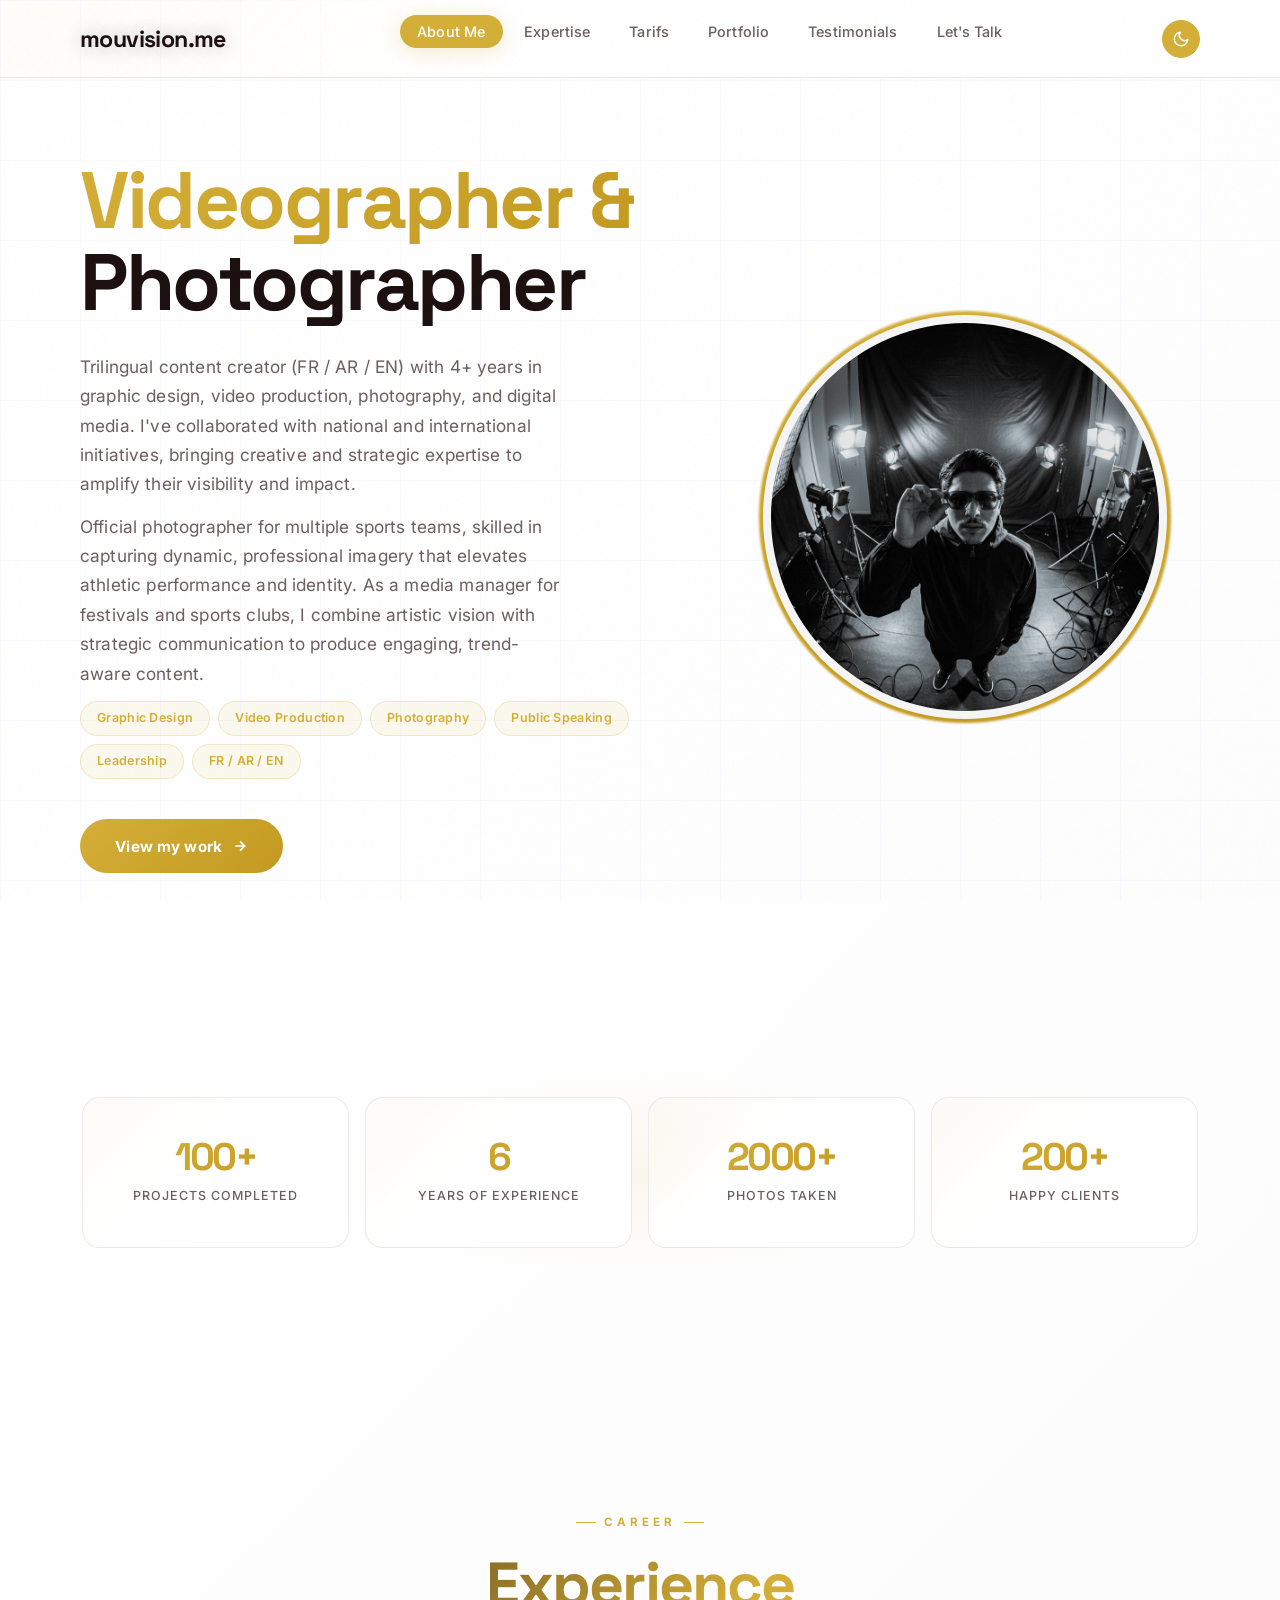
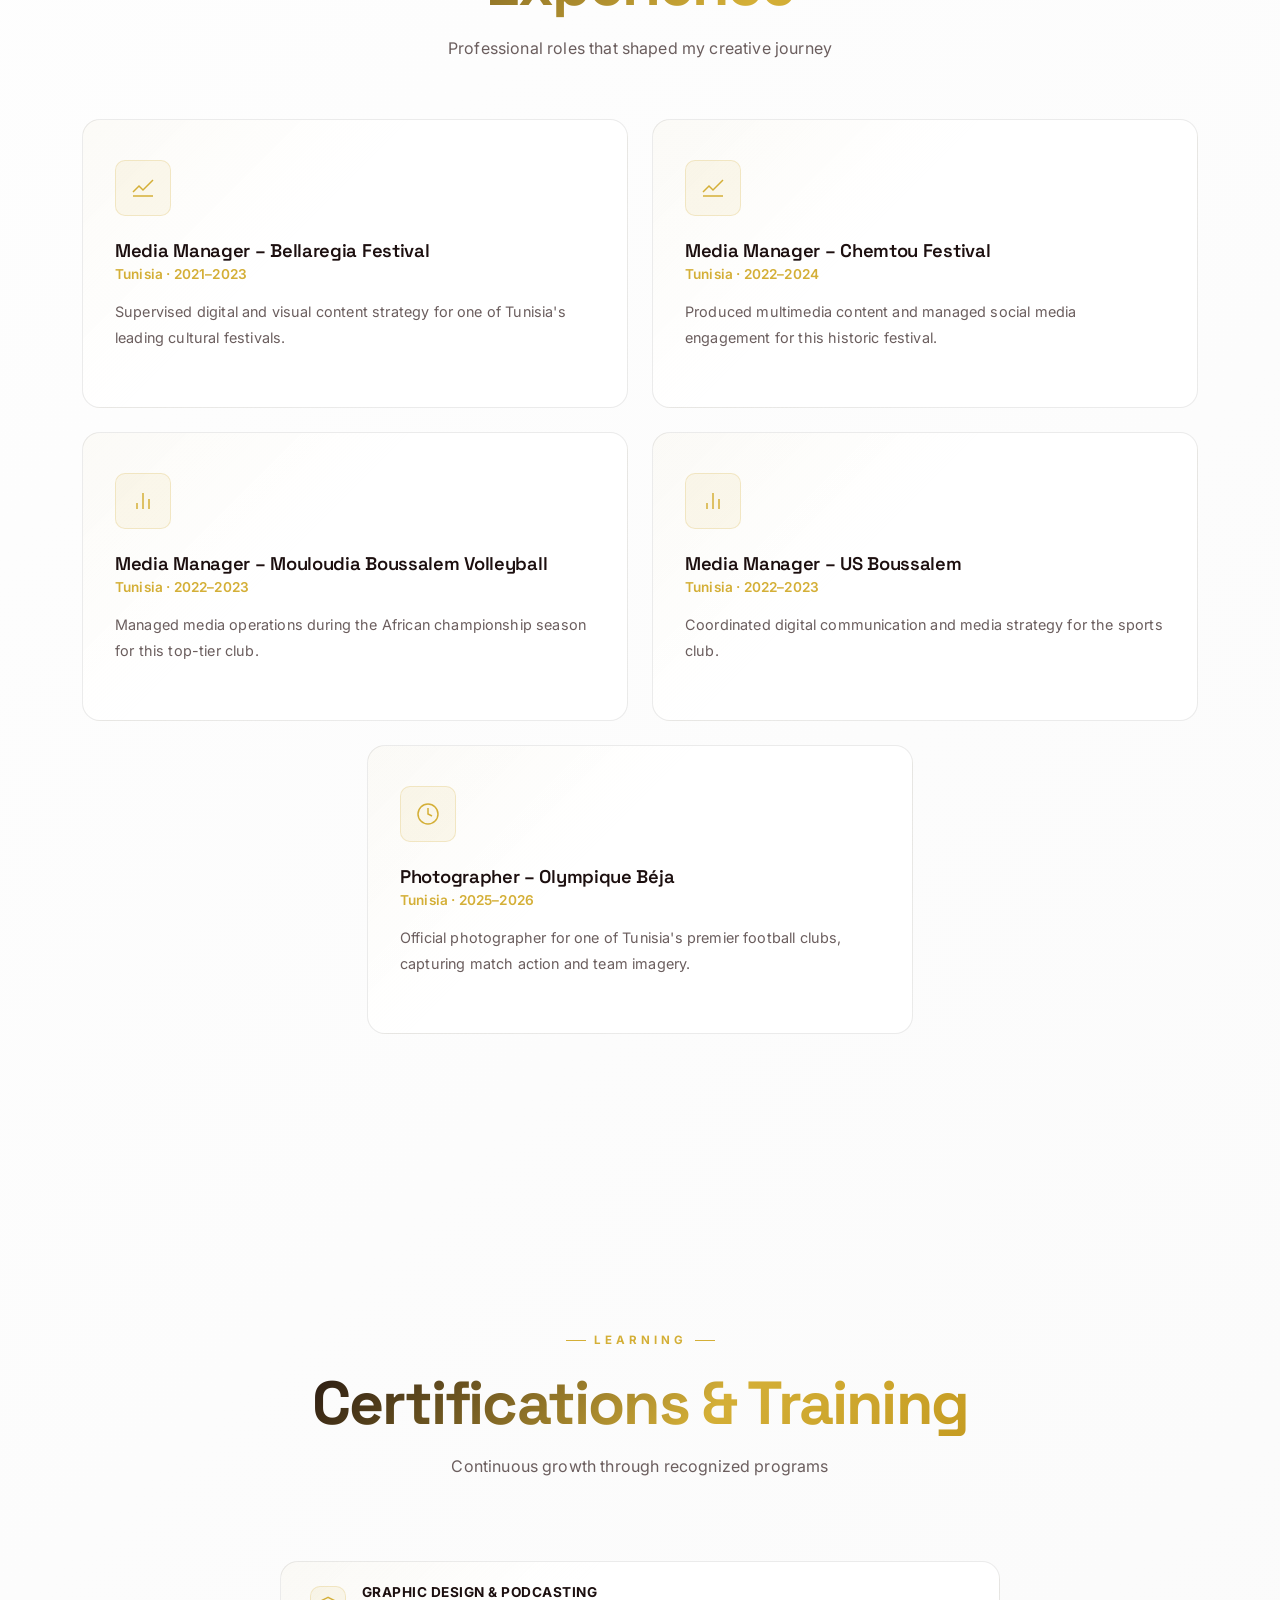
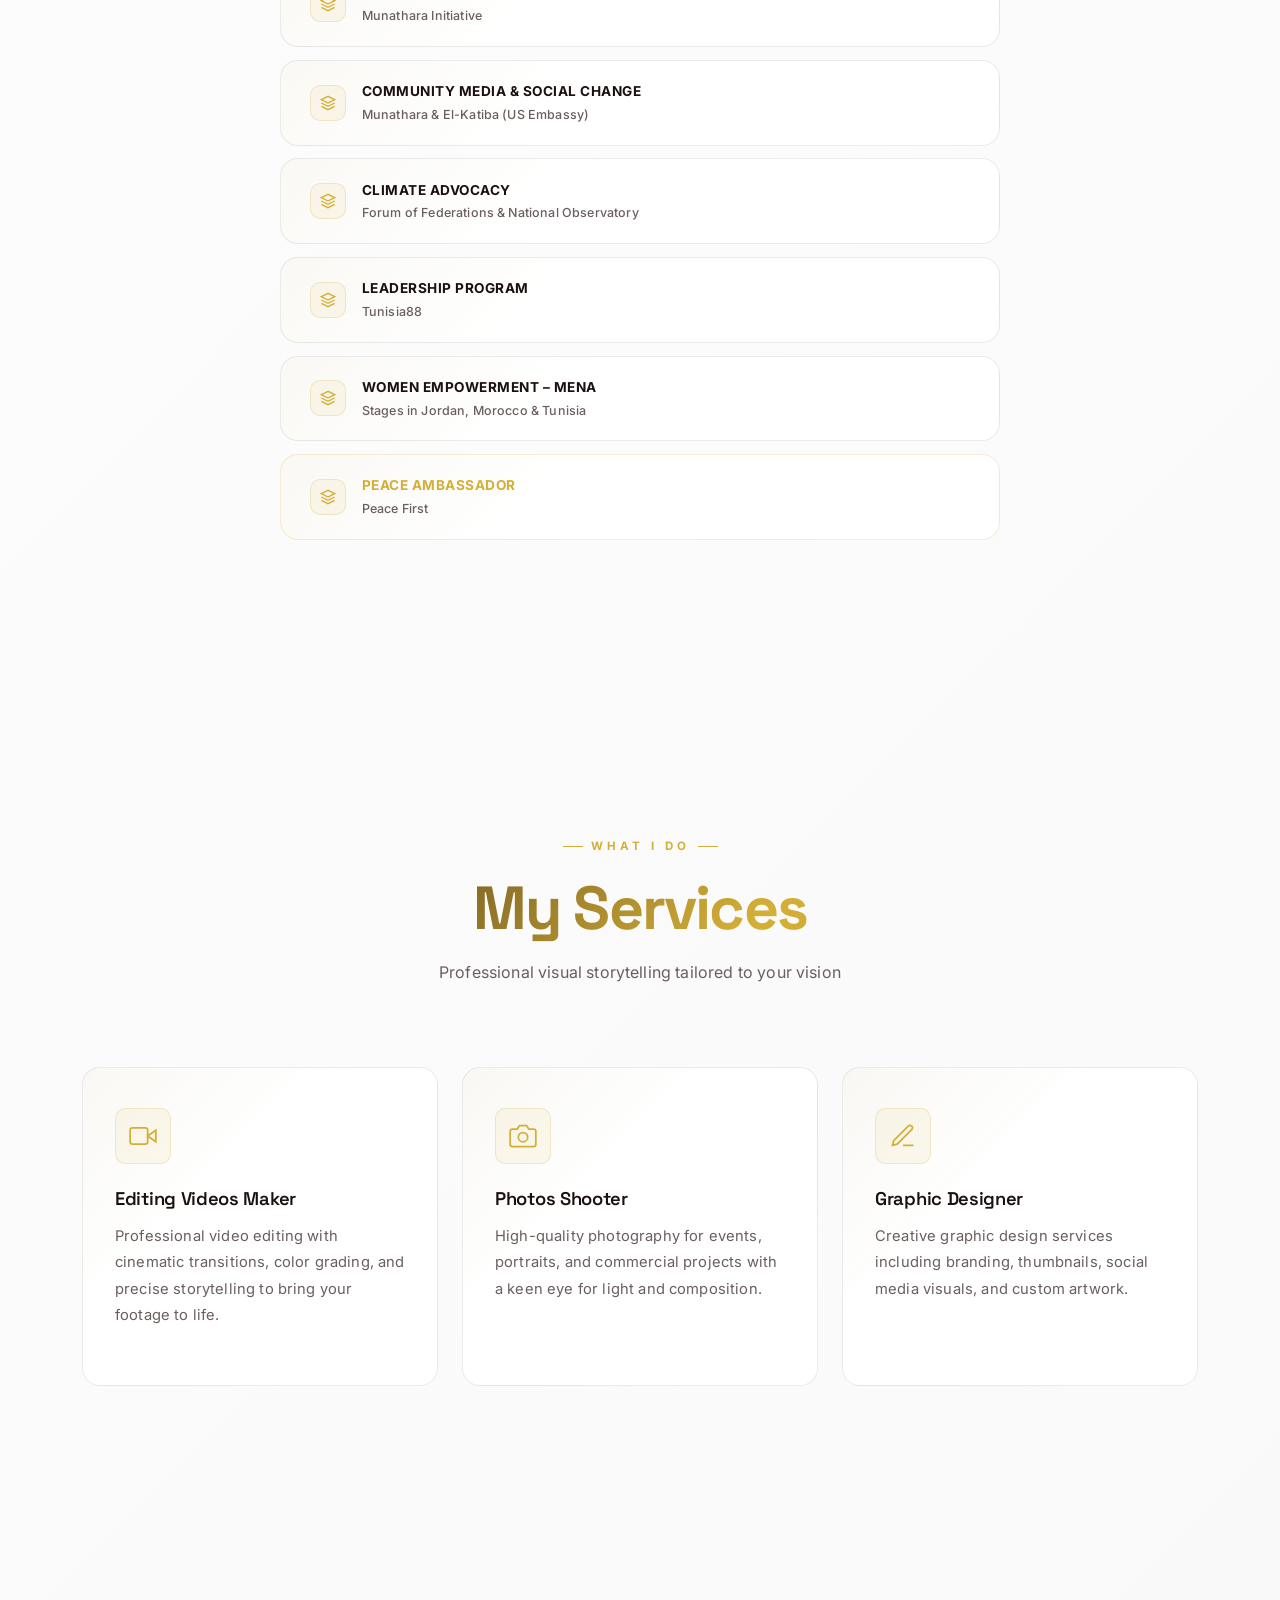
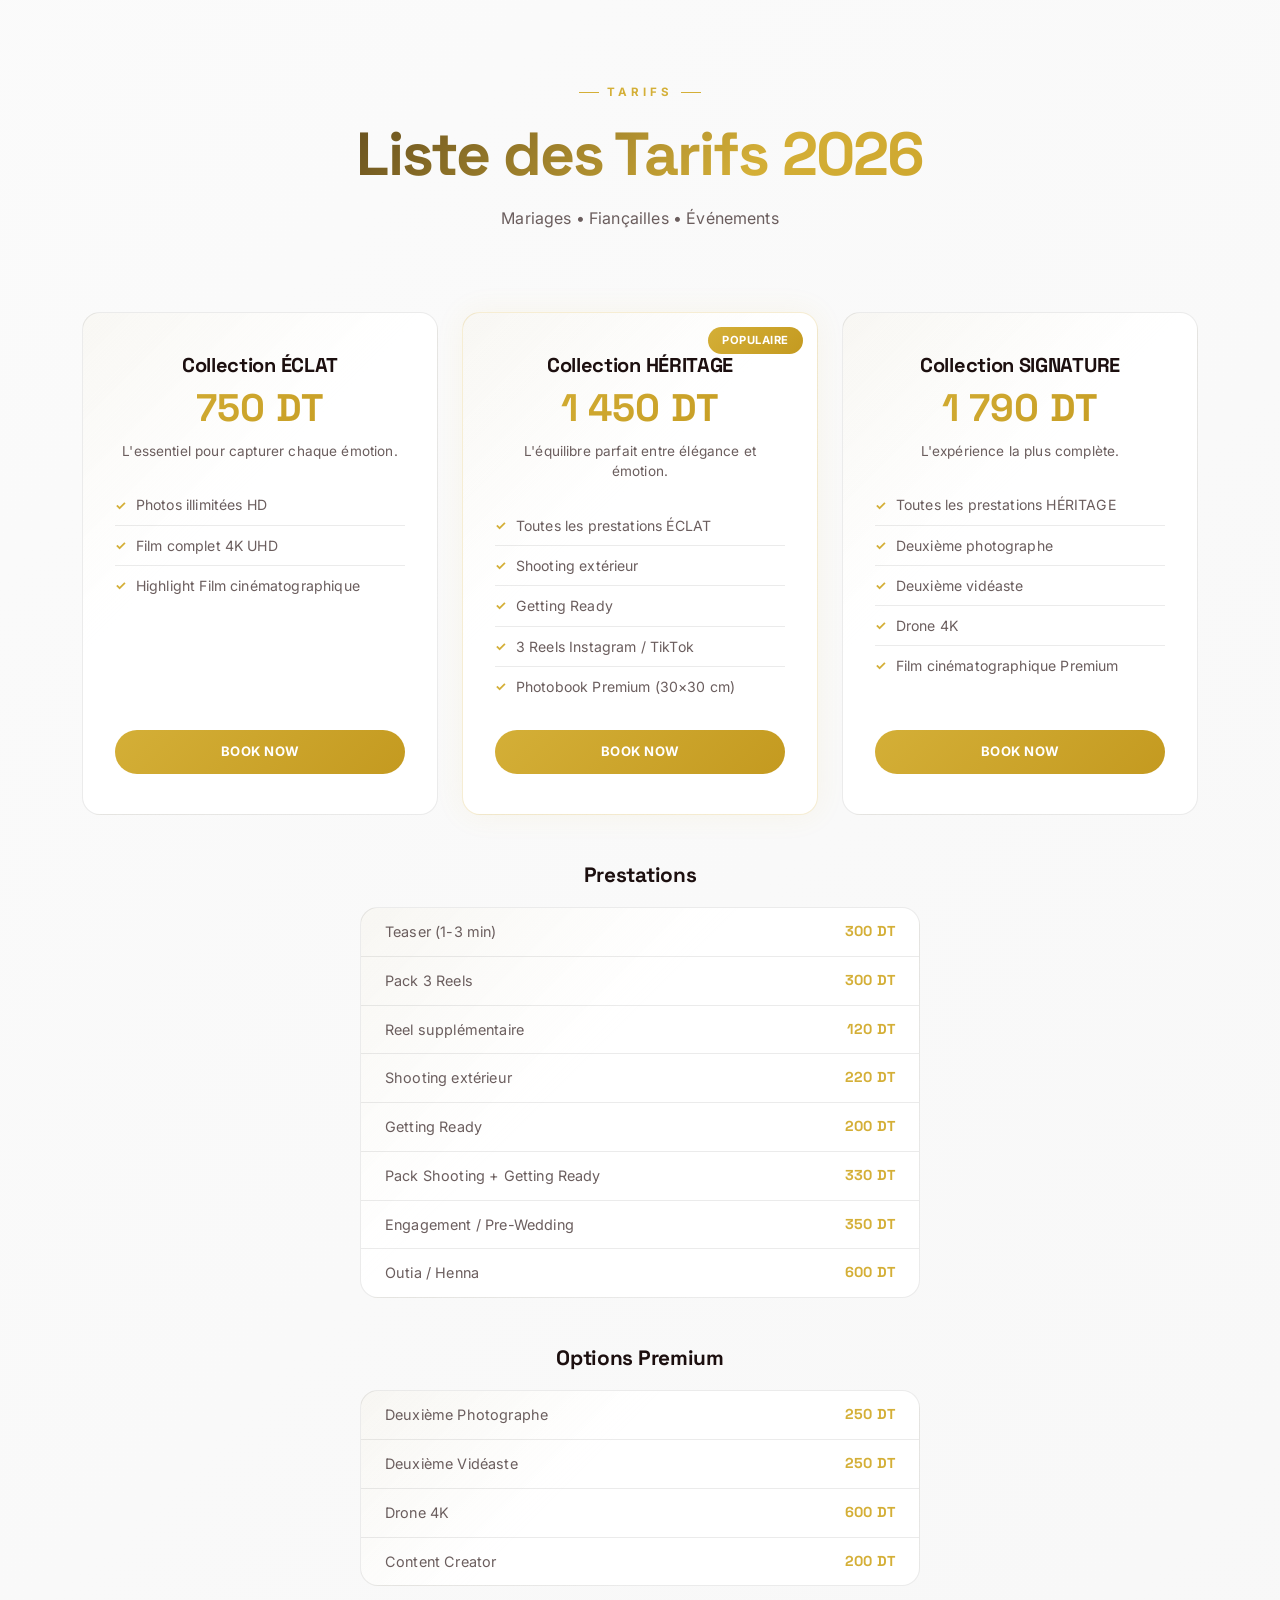
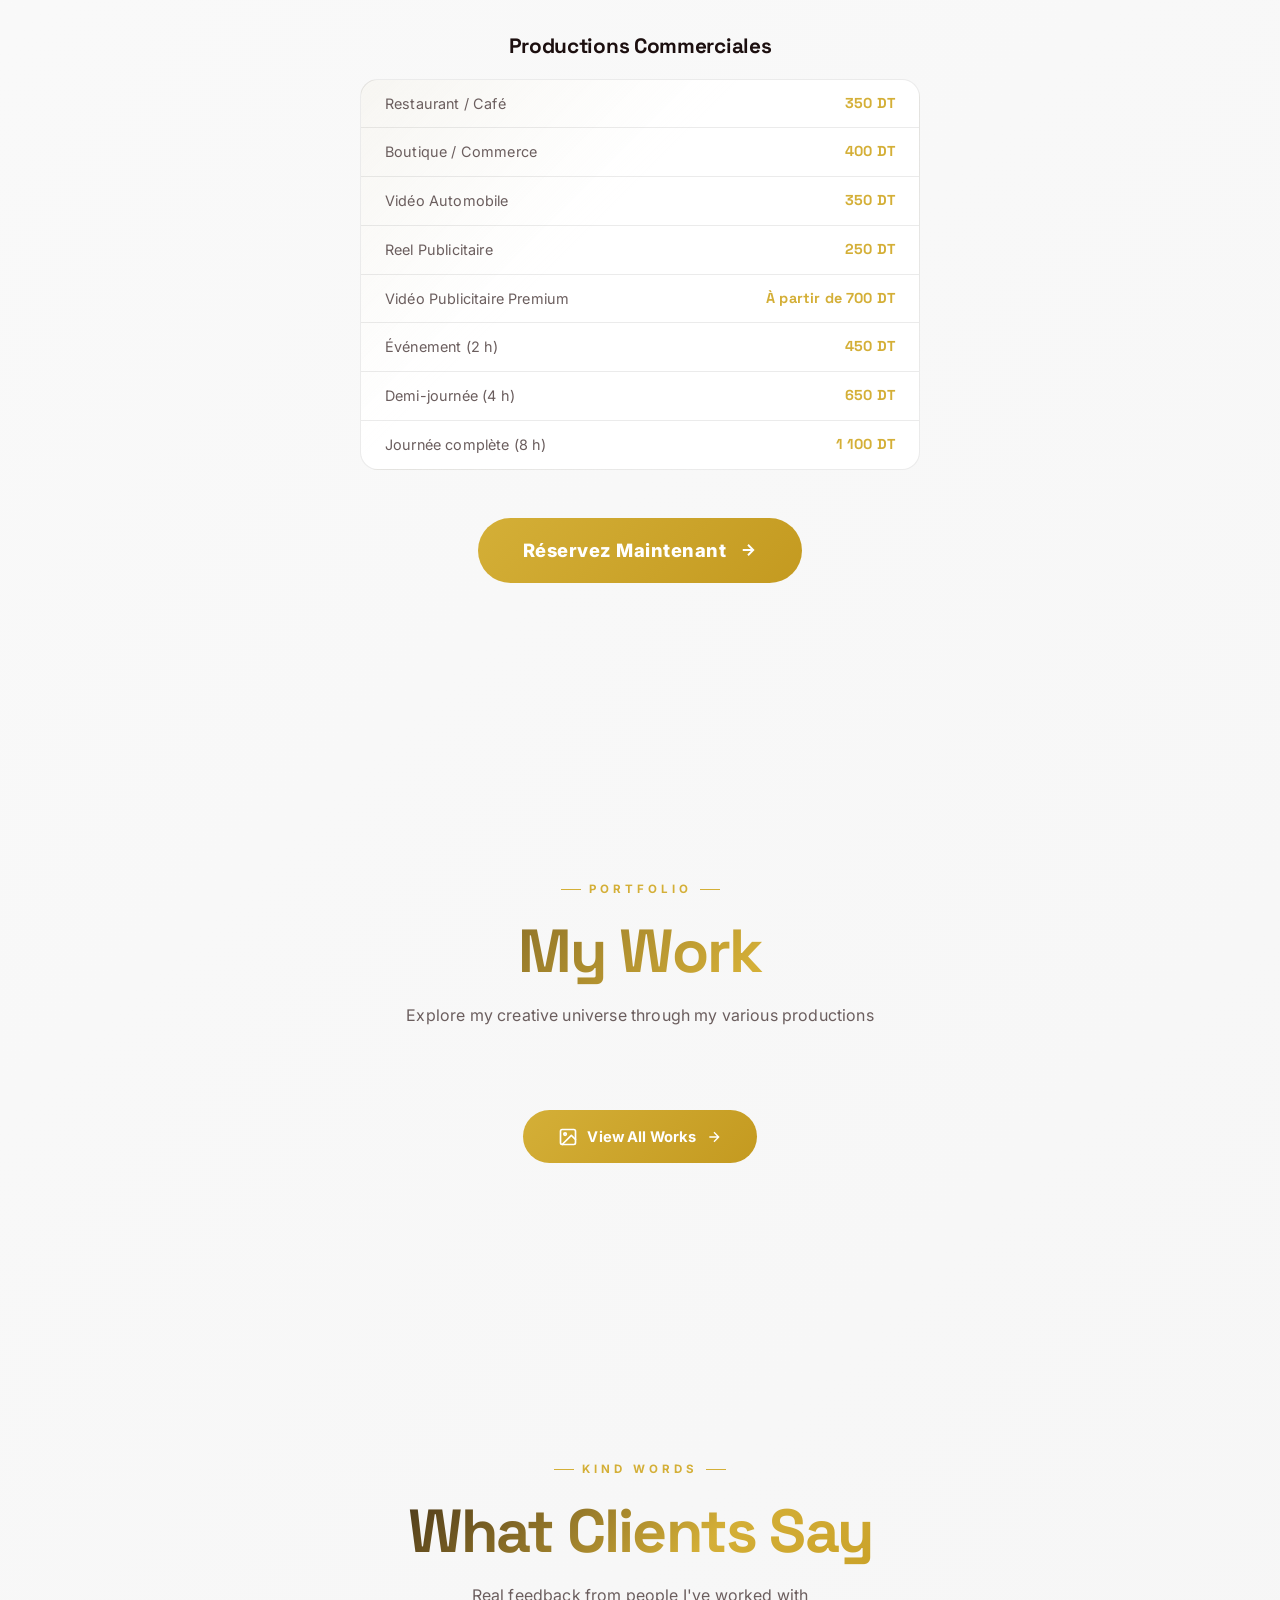
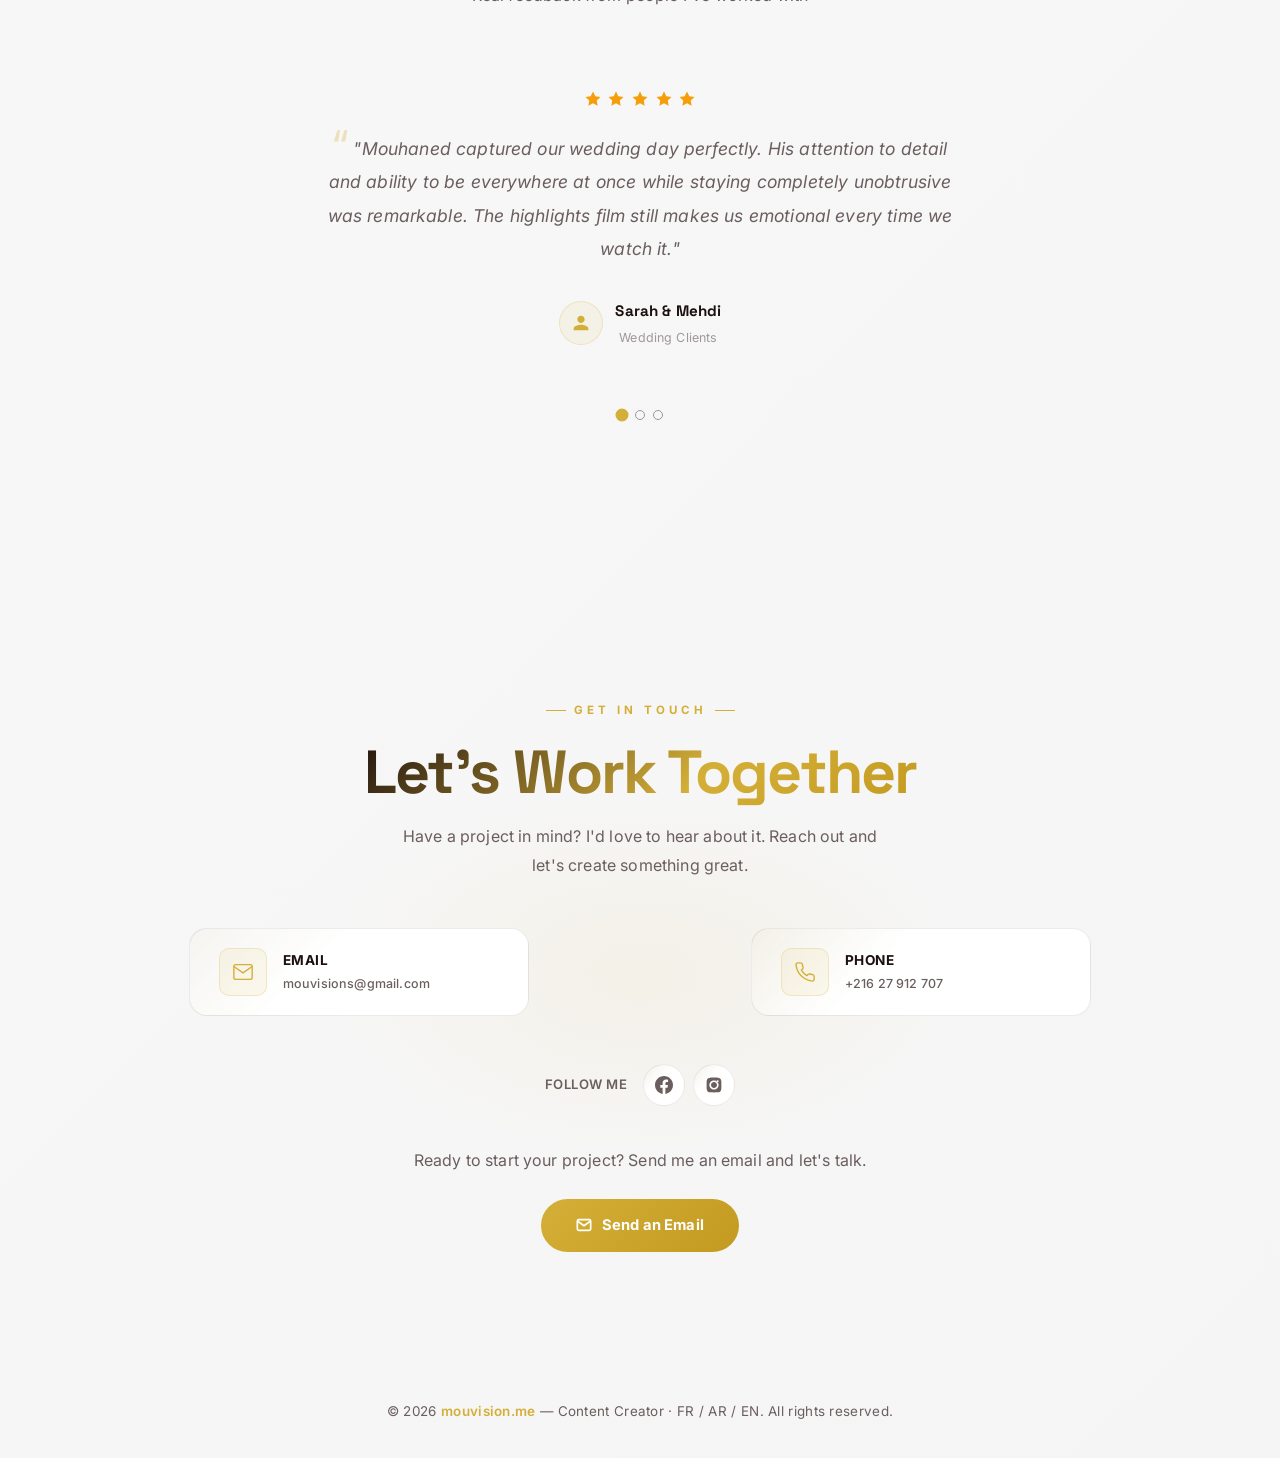
==== commit 6e6ca451: "testing" ====
--- a/index.html
+++ b/index.html
@@ -12,7 +12,7 @@
     <link rel="canonical" href="https://mouvision.me/">
     <link rel="preconnect" href="https://fonts.googleapis.com">
     <link rel="preconnect" href="https://fonts.gstatic.com" crossorigin>
-    <link href="https://fonts.googleapis.com/css2?family=Inter:wght@300;400;500;600;700;800&display=swap"
+    <link href="https://fonts.googleapis.com/css2?family=Inter:wght@300;400;500;600;700;800&family=Space+Grotesk:wght@400;500;600;700;800&display=swap"
         rel="stylesheet">
     <link rel="stylesheet" href="https://cdn.jsdelivr.net/npm/bootstrap@5.3.3/dist/css/bootstrap.min.css">
     <link rel="stylesheet" href="style.css">
--- a/style.css
+++ b/style.css
@@ -1967,13 +1967,52 @@
         padding: 2rem 1.5rem;
     }
 
+    .pricing-name {
+        font-size: 1.1rem;
+    }
+
     .pricing-amount {
         font-size: 2rem;
     }
 
+    .pricing-sub {
+        font-size: 0.8rem;
+        margin-bottom: 1rem;
+    }
+
+    .pricing-features li {
+        font-size: 0.82rem;
+        padding: 0.45rem 0;
+    }
+
+    .pricing-btn {
+        padding: 0.65rem 1.4rem;
+        font-size: 0.78rem;
+    }
+
+    .pricing-table-title {
+        font-size: 1.15rem;
+    }
+
+    .pricing-table {
+        max-width: 100%;
+        border-radius: var(--radius-sm);
+    }
+
     .pricing-table-row {
-        padding: 0.65rem 1rem;
+        padding: 0.7rem 1rem;
+        font-size: 0.82rem;
+    }
+
+    .pricing-table-row .price {
         font-size: 0.85rem;
+    }
+
+    .pricing-cta-big {
+        padding: 0.9rem 2.2rem;
+        font-size: 1rem;
+        width: 100%;
+        justify-content: center;
     }
 }
 
@@ -1982,12 +2021,88 @@
         padding: 5rem 1rem;
     }
 
+    .section-header {
+        margin-bottom: 3rem;
+    }
+
+    .pricing-card {
+        padding: 1.8rem 1.2rem;
+        border-radius: var(--radius-sm);
+    }
+
     .pricing-featured {
         transform: none;
+        border-color: var(--border-accent);
     }
 
     .pricing-featured:hover {
         transform: translateY(-6px);
+    }
+
+    .pricing-badge {
+        font-size: 0.6rem;
+        padding: 0.2rem 0.65rem;
+        top: 10px;
+        right: 10px;
+    }
+
+    .pricing-name {
+        font-size: 1rem;
+        margin-bottom: 0.3rem;
+    }
+
+    .pricing-amount {
+        font-size: 1.75rem;
+    }
+
+    .pricing-sub {
+        font-size: 0.75rem;
+        margin-bottom: 0.8rem;
+    }
+
+    .pricing-features {
+        margin-bottom: 1rem;
+    }
+
+    .pricing-features li {
+        font-size: 0.78rem;
+        padding: 0.4rem 0;
+        gap: 0.5rem;
+    }
+
+    .pricing-features li::before {
+        font-size: 0.7rem;
+    }
+
+    .pricing-btn {
+        padding: 0.6rem 1.2rem;
+        font-size: 0.72rem;
+    }
+
+    .pricing-table-title {
+        font-size: 1.05rem;
+        margin-bottom: 0.8rem;
+    }
+
+    .pricing-table {
+        border-radius: var(--radius-sm);
+    }
+
+    .pricing-table-row {
+        padding: 0.6rem 0.8rem;
+        font-size: 0.78rem;
+        gap: 0.5rem;
+    }
+
+    .pricing-table-row .price {
+        font-size: 0.8rem;
+    }
+
+    .pricing-cta-big {
+        padding: 0.8rem 1.8rem;
+        font-size: 0.92rem;
+        width: 100%;
+        justify-content: center;
     }
 }
 
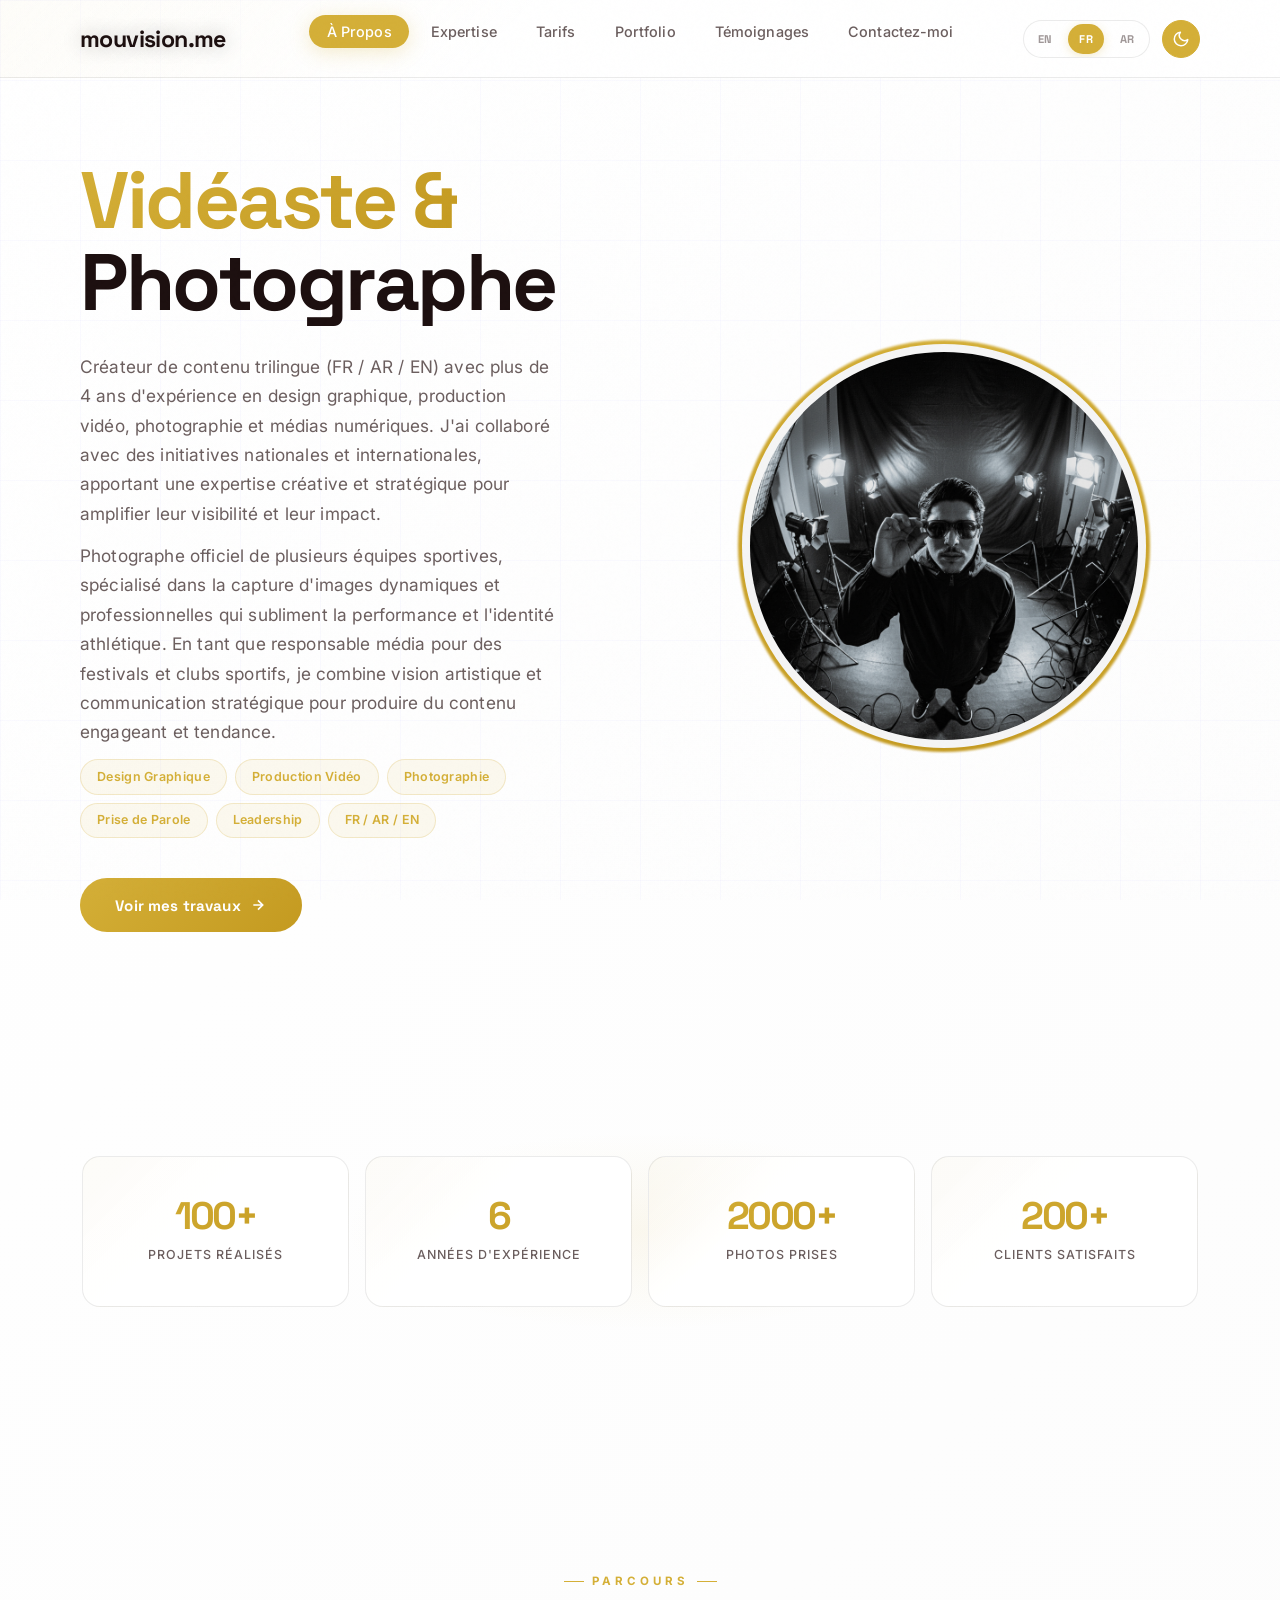
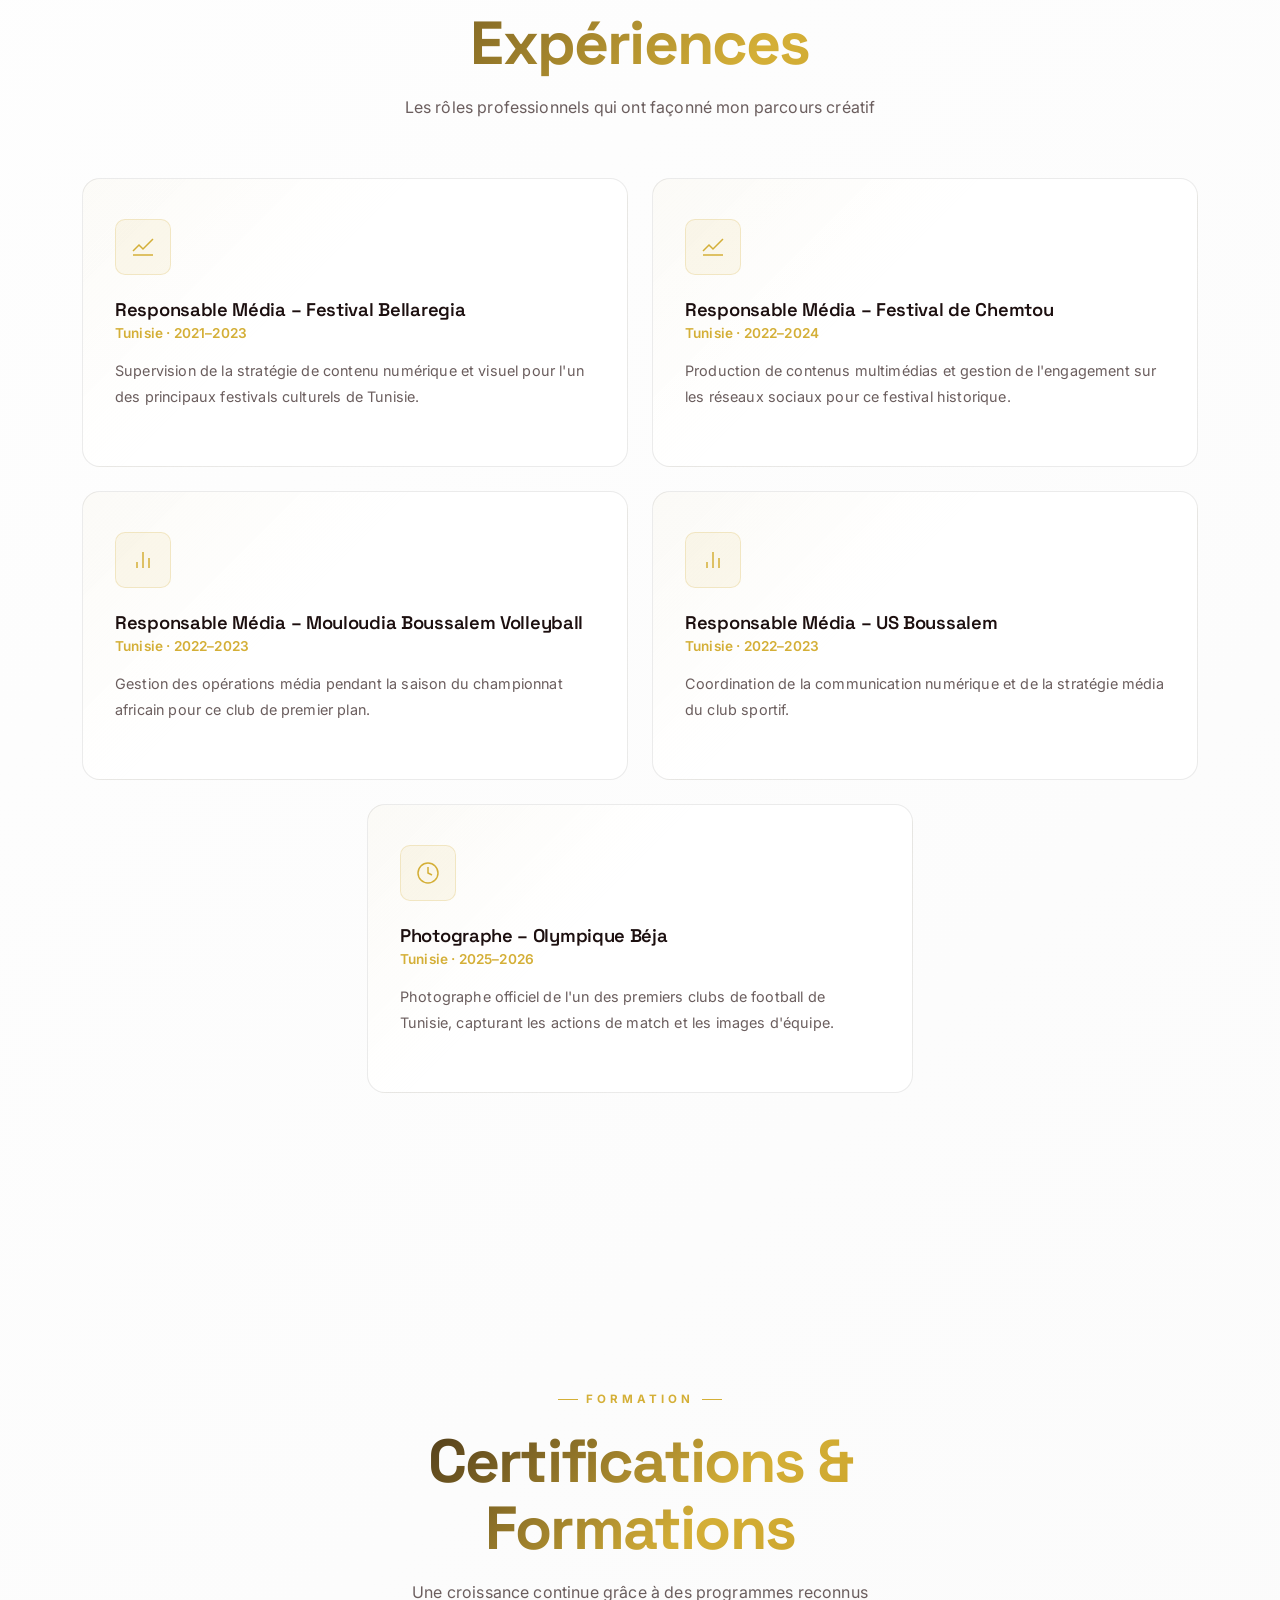
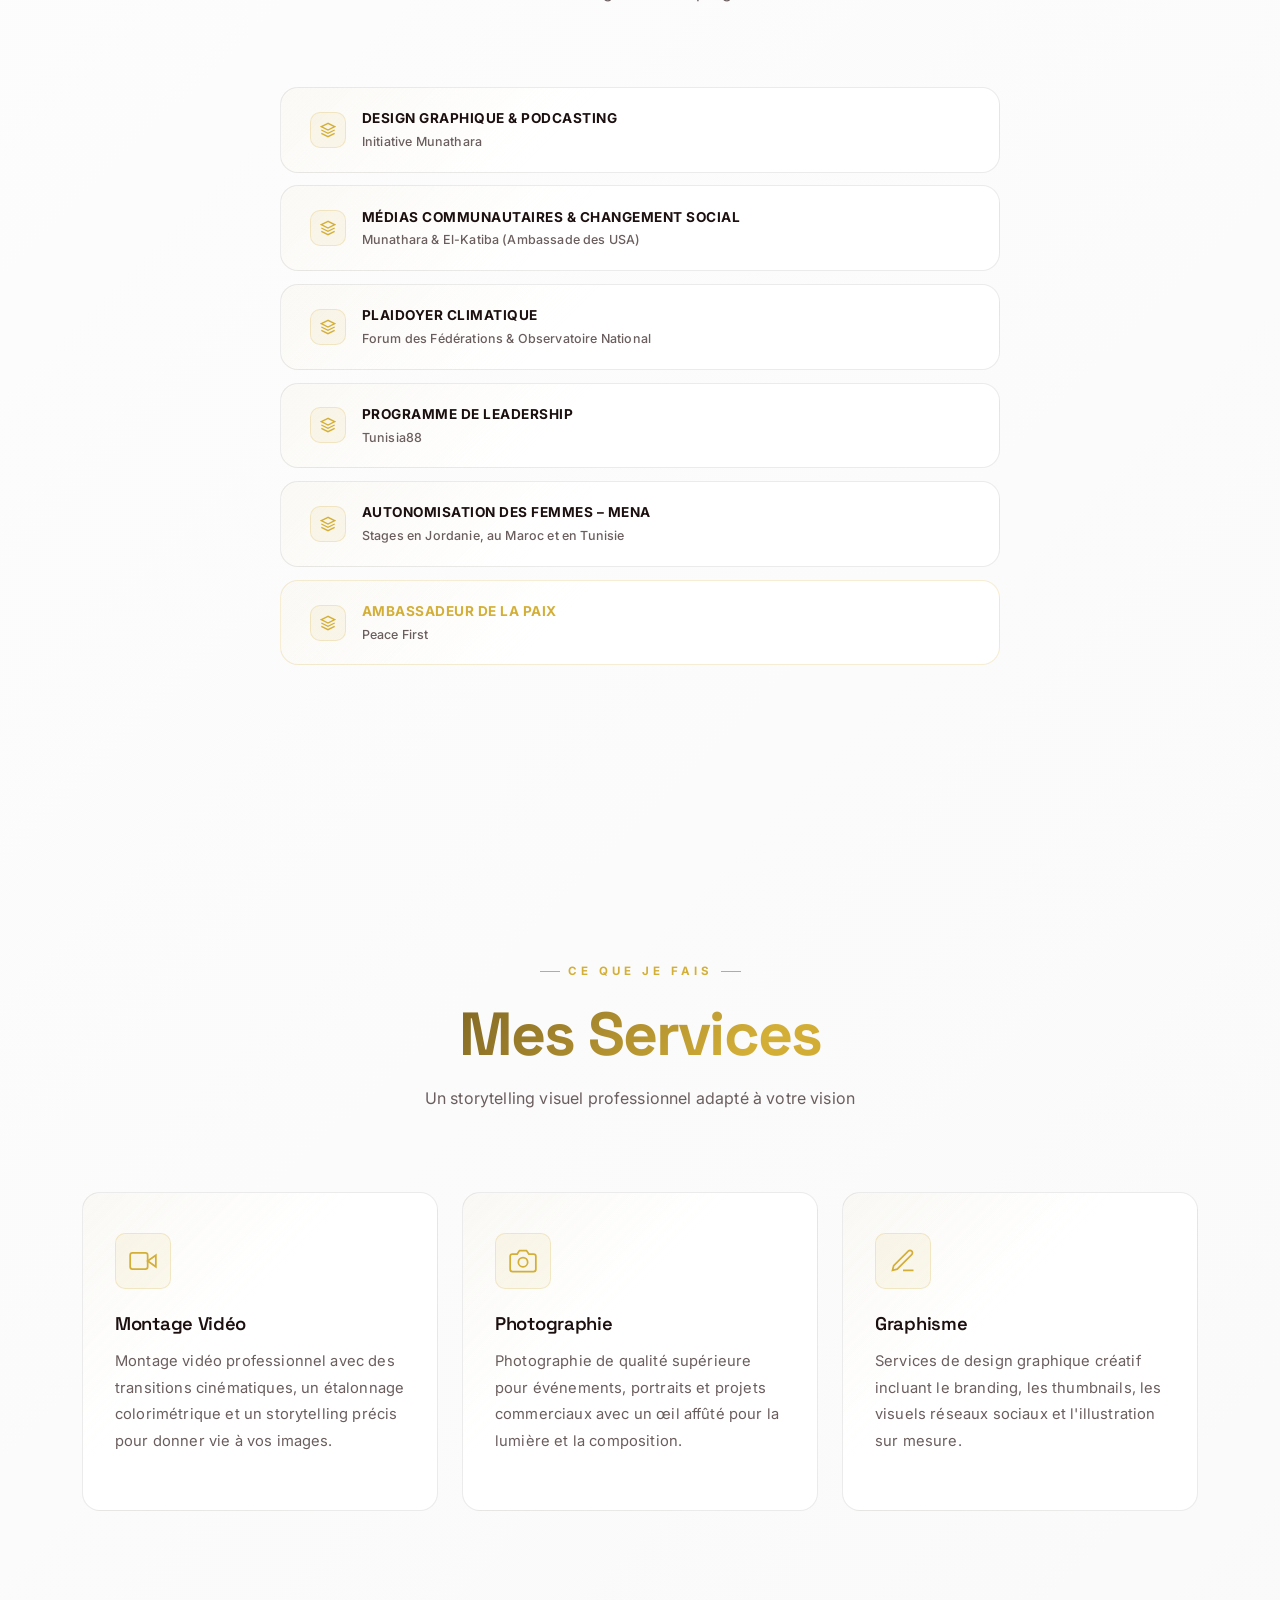
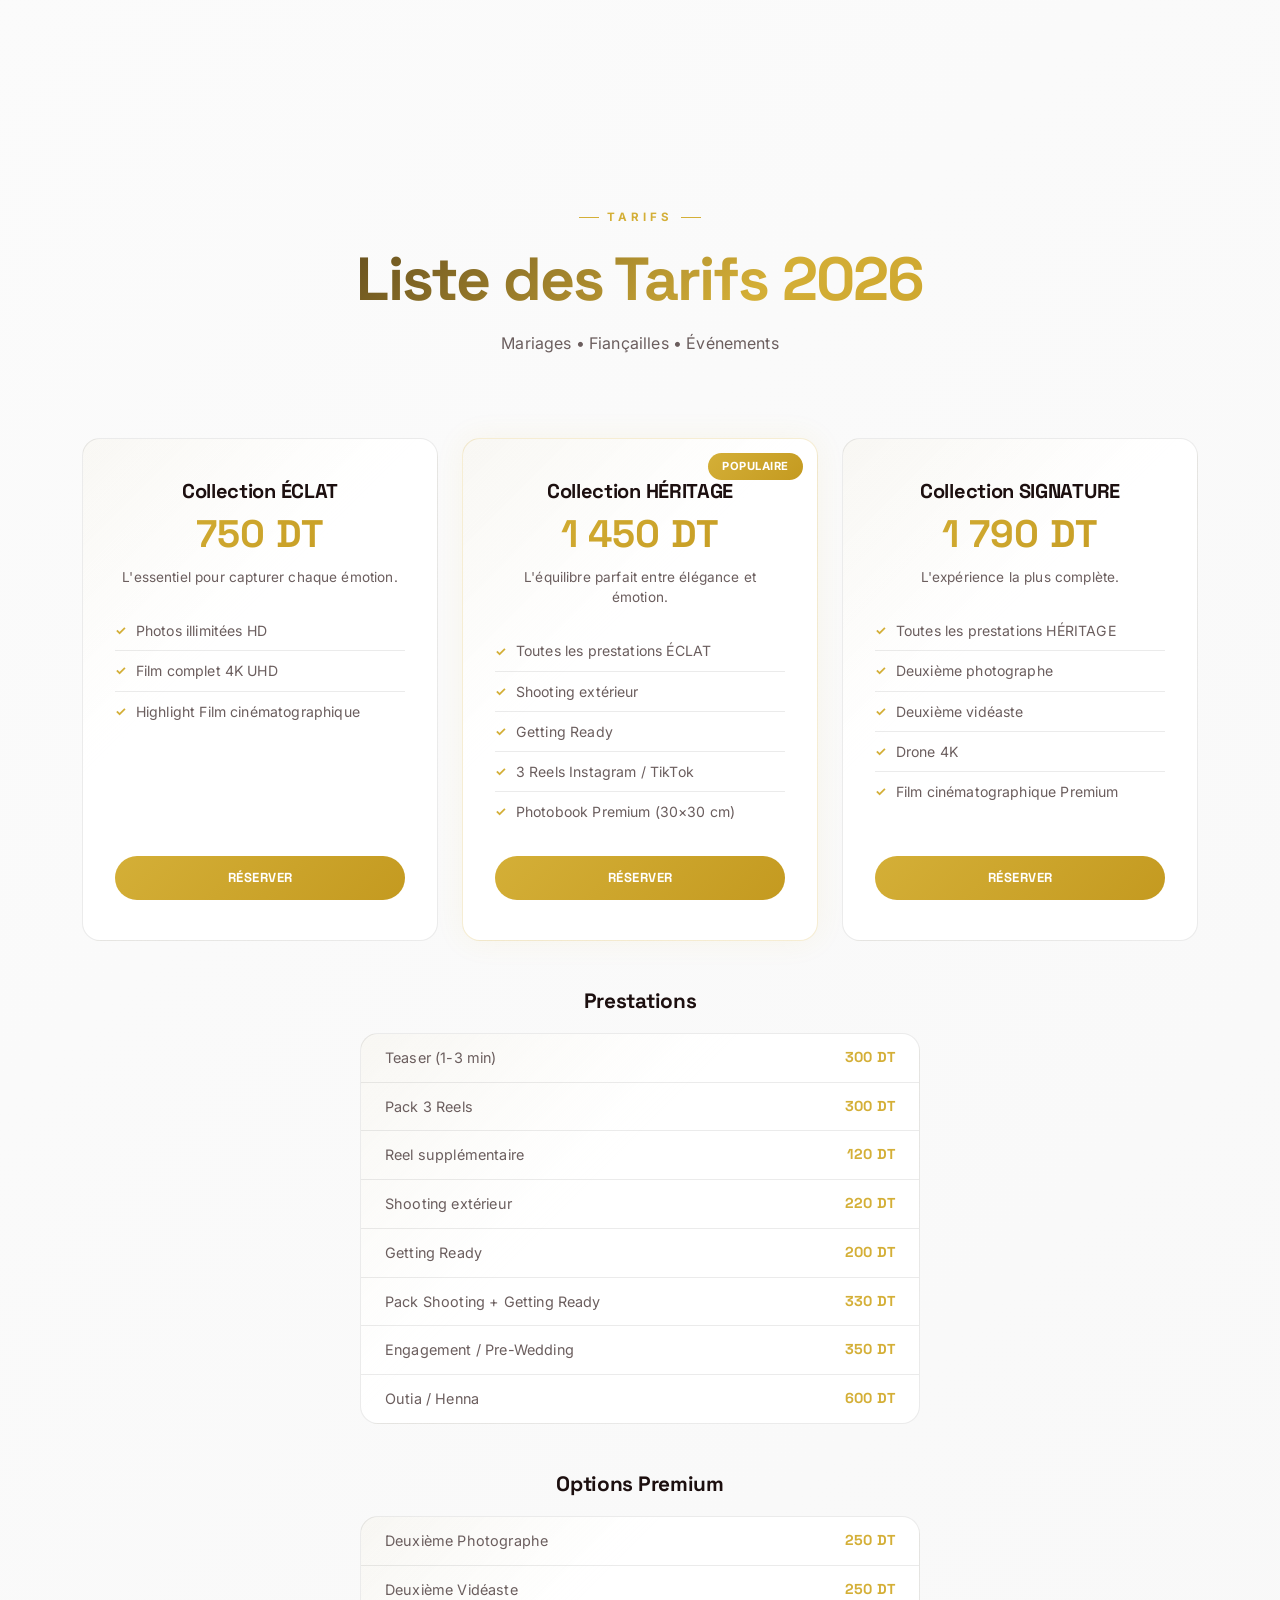
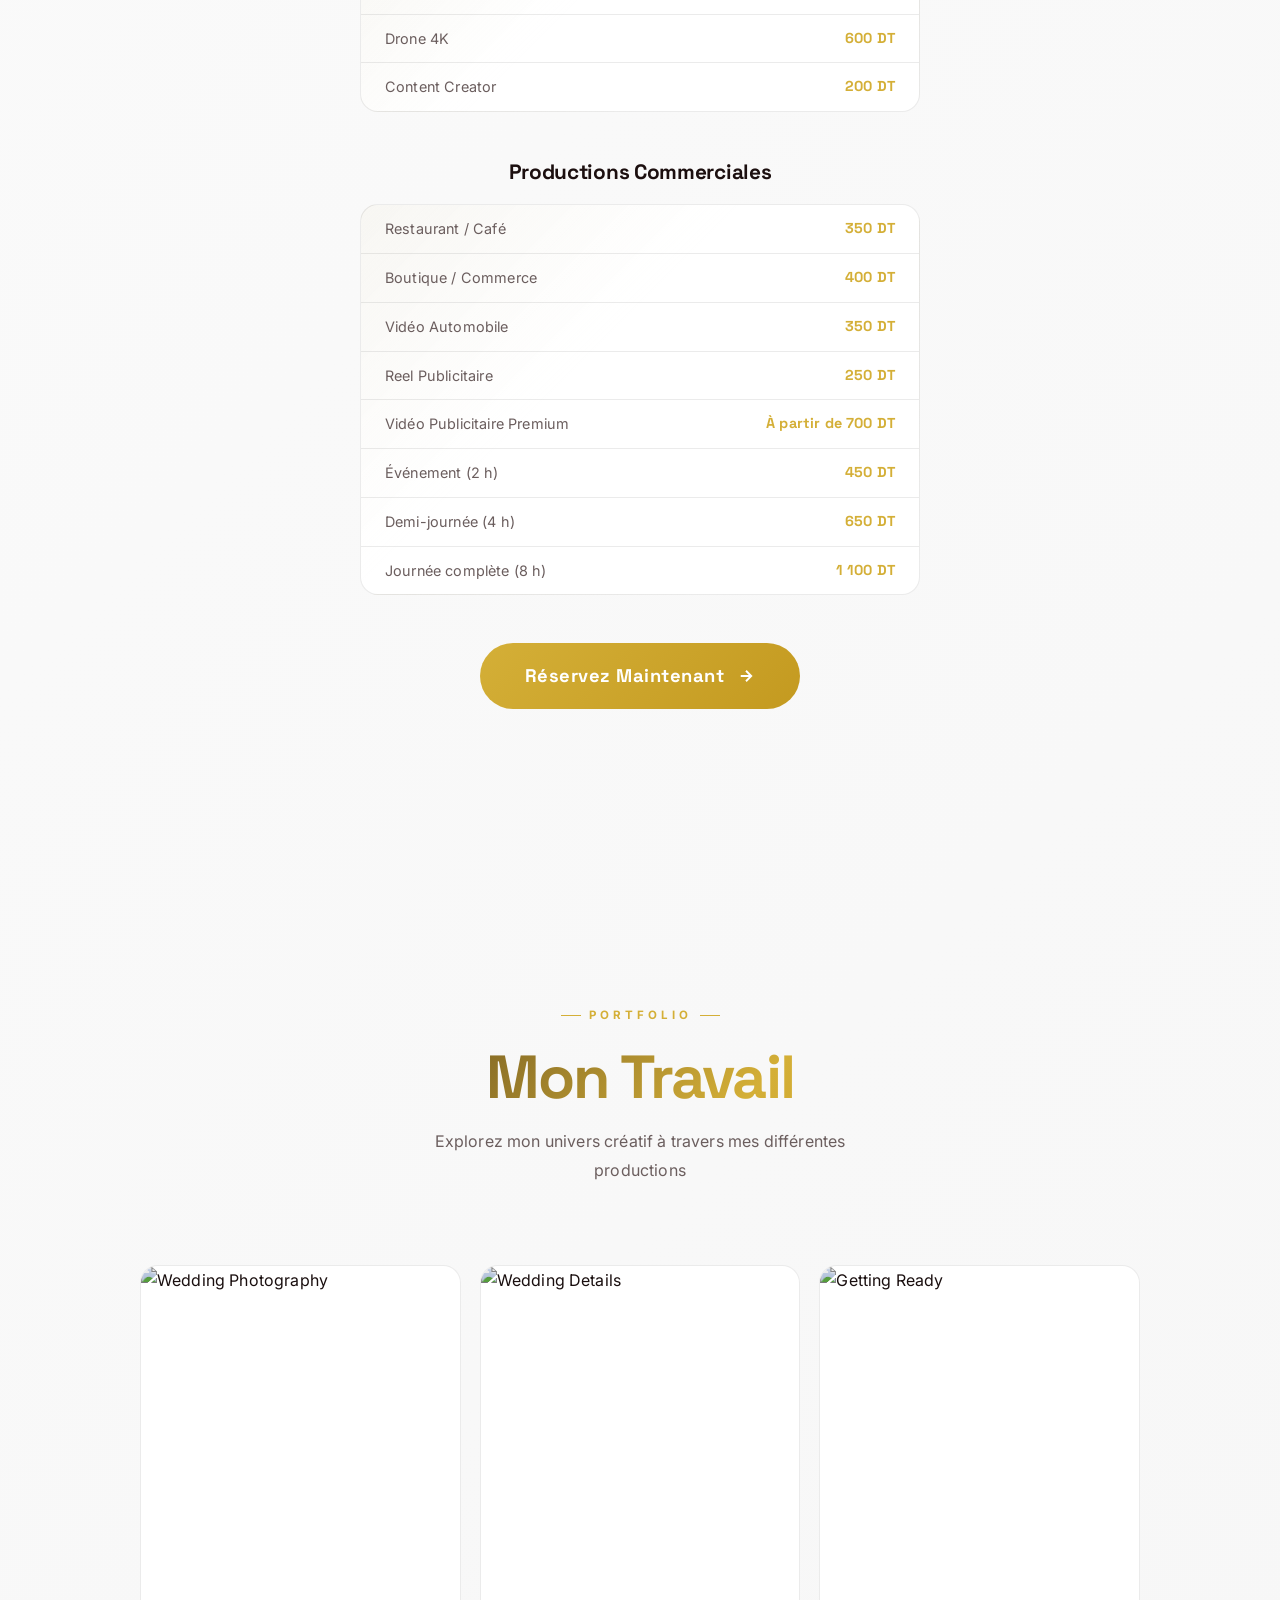
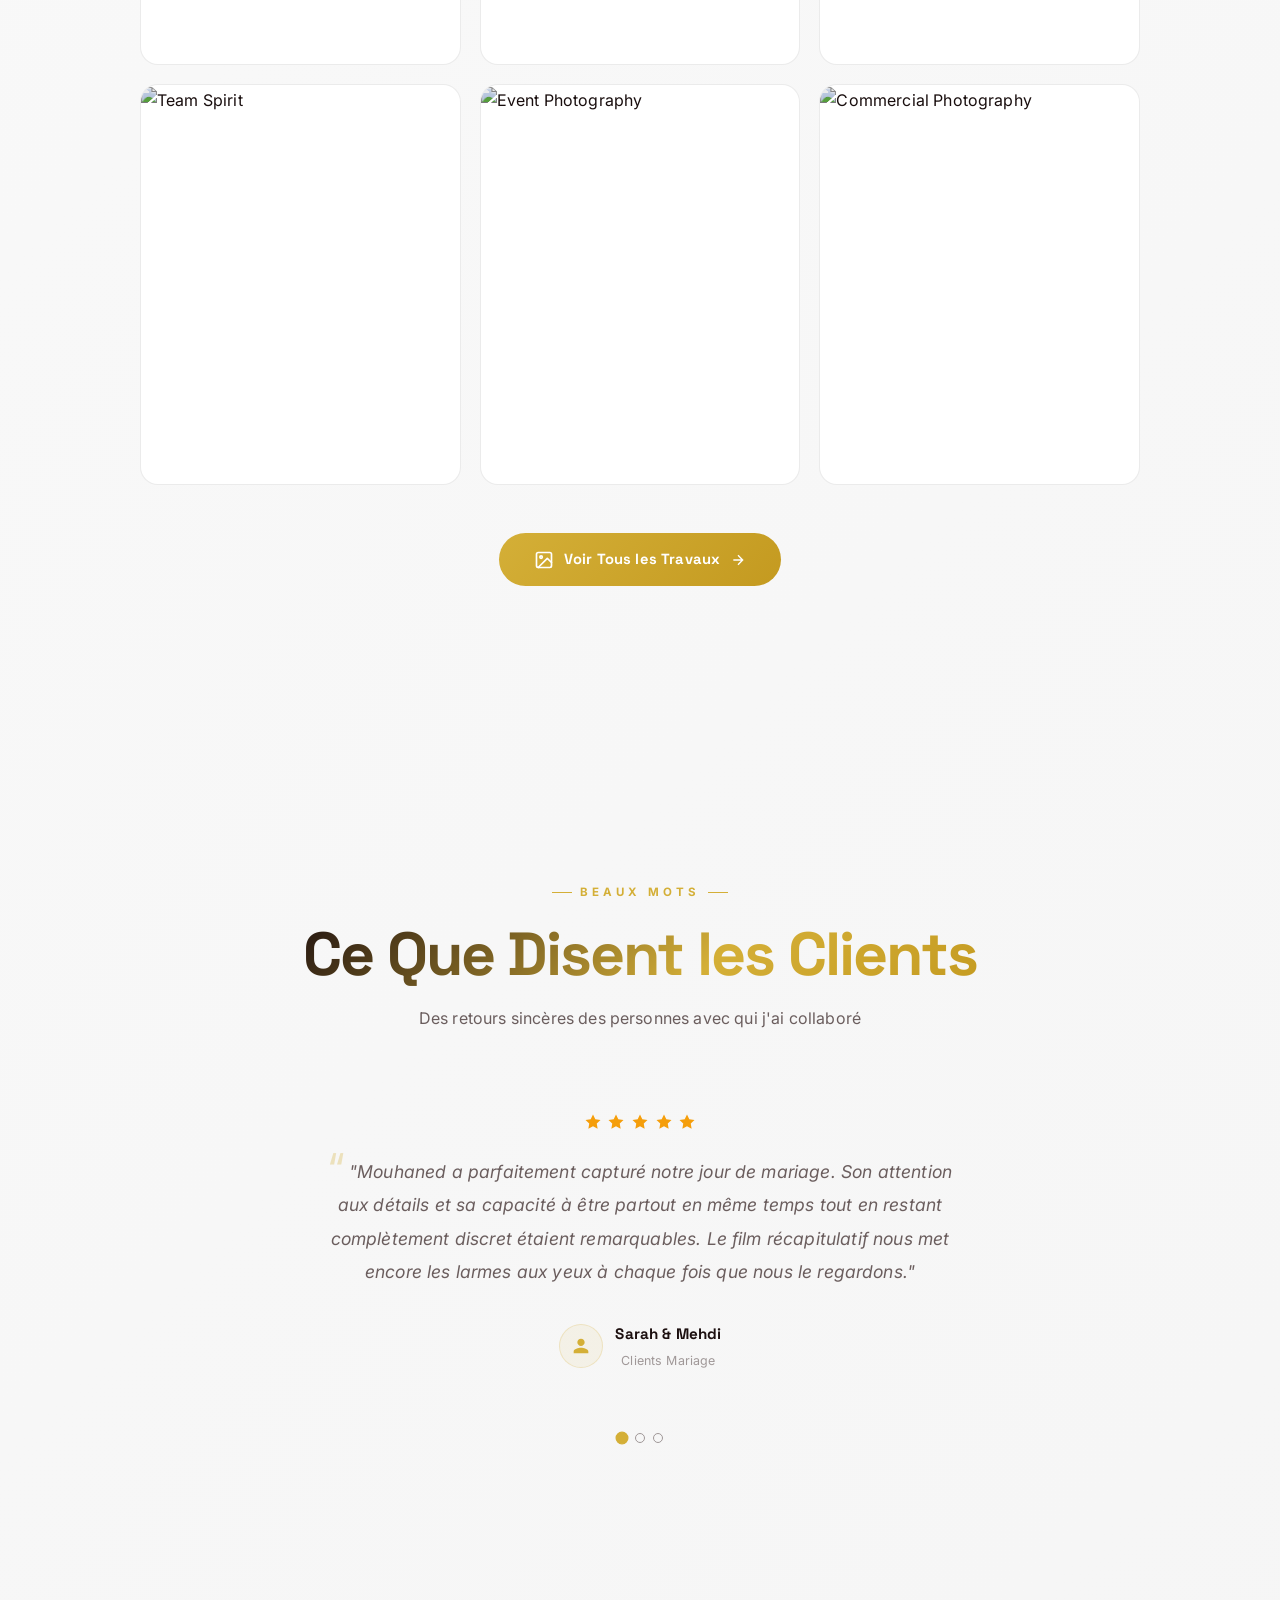
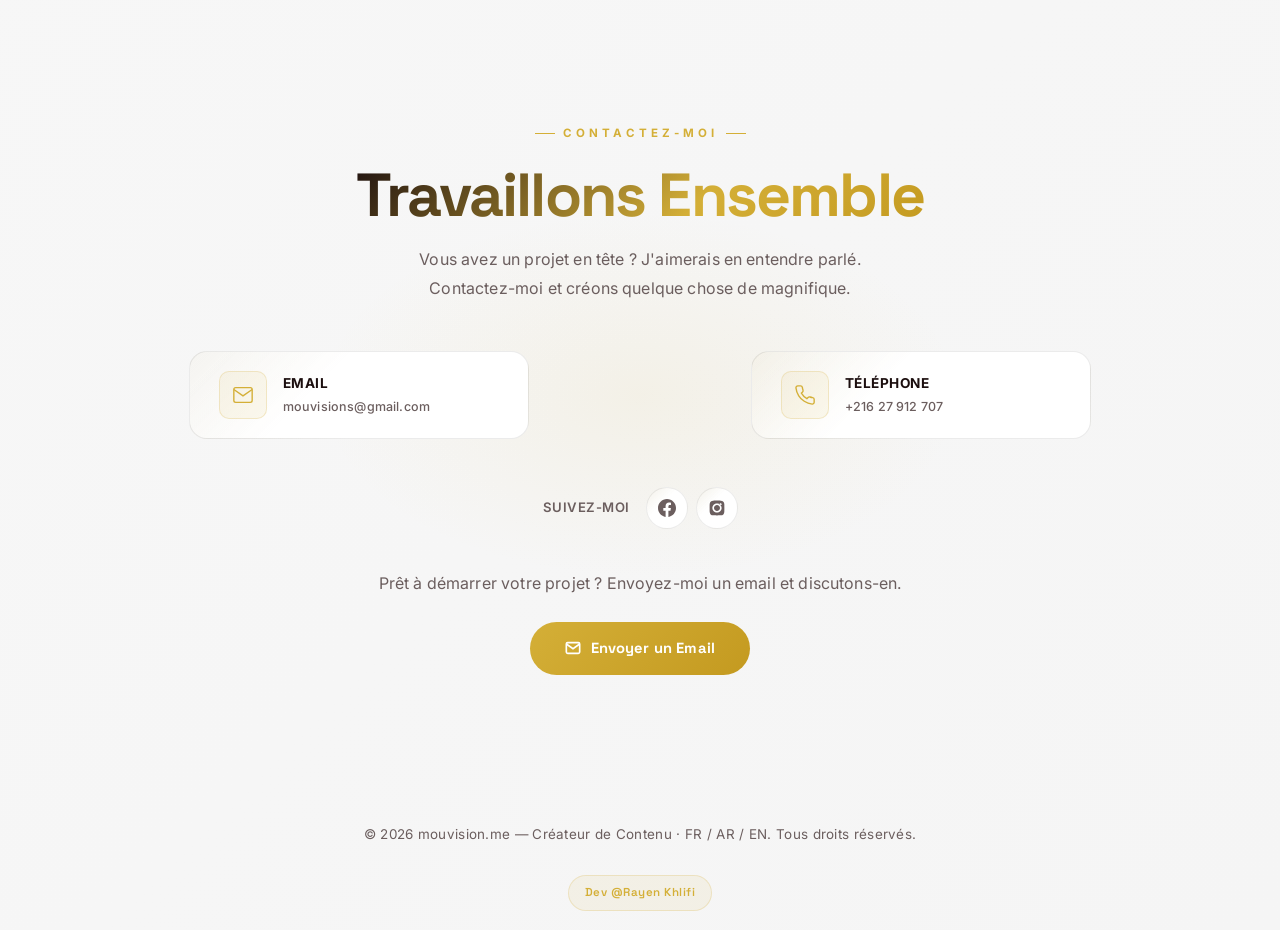
==== commit 60922030: "fixes" ====
--- a/index.html
+++ b/index.html
@@ -58,10 +58,11 @@
 
     <!-- Loading Screen -->
     <div class="loading-overlay" id="loadingOverlay">
-        <div class="loading-logo">mouvision.me</div>
+        <div class="loading-logo"><span>m</span><span>o</span><span>u</span><span>v</span><span>i</span><span>s</span><span>i</span><span>o</span><span>n</span><span>.</span><span>m</span><span>e</span></div>
         <div class="loading-bar-container">
-            <div class="loading-bar"></div>
-        </div>
+            <div class="loading-bar" id="loadingBar"></div>
+        </div>
+        <div class="loading-percent" id="loadingPercent">0%</div>
     </div>
 
     <!-- Mobile Nav Overlay -->
@@ -79,14 +80,19 @@
         <nav>
             <a href="./" class="logo" id="logoLink">mouvision.me</a>
             <ul class="nav-links">
-                <li><a href="#about">About Me</a></li>
-                <li><a href="#services">Expertise</a></li>
-                <li><a href="#pricing">Tarifs</a></li>
-                <li><a href="#gallery">Portfolio</a></li>
-                <li><a href="#testimonials">Testimonials</a></li>
-                <li><a href="#contact">Let's Talk</a></li>
+                <li><a href="#about" data-i18n="nav.about">About Me</a></li>
+                <li><a href="#services" data-i18n="nav.expertise">Expertise</a></li>
+                <li><a href="#pricing" data-i18n="nav.tarifs">Tarifs</a></li>
+                <li><a href="#gallery" data-i18n="nav.portfolio">Portfolio</a></li>
+                <li><a href="#testimonials" data-i18n="nav.testimonials">Testimonials</a></li>
+                <li><a href="#contact" data-i18n="nav.talk">Let's Talk</a></li>
             </ul>
             <div class="nav-right">
+                <div class="lang-switcher" id="langSwitcher">
+                    <button class="lang-btn" data-lang="en">EN</button>
+                    <button class="lang-btn active" data-lang="fr">FR</button>
+                    <button class="lang-btn" data-lang="ar">AR</button>
+                </div>
                 <button class="theme-toggle" id="themeToggle" aria-label="Toggle theme">
                     <svg class="icon-sun" width="18" height="18" viewBox="0 0 24 24" fill="none" stroke="currentColor" stroke-width="2" stroke-linecap="round" stroke-linejoin="round">
                         <circle cx="12" cy="12" r="5"/>
@@ -110,19 +116,19 @@
     <section class="about" id="about">
         <div class="about-content">
             <div class="about-text">
-                <h1><span class="highlight">Videographer &amp;</span> Photographer</h1>
-                <p>Trilingual content creator (FR / AR / EN) with 4+ years in graphic design, video production, photography, and digital media. I've collaborated with national and international initiatives, bringing creative and strategic expertise to amplify their visibility and impact.</p>
-                <p>Official photographer for multiple sports teams, skilled in capturing dynamic, professional imagery that elevates athletic performance and identity. As a media manager for festivals and sports clubs, I combine artistic vision with strategic communication to produce engaging, trend-aware content.</p>
+                <h1><span class="highlight" data-i18n="about.titleHighlight">Videographer &amp;</span> <span data-i18n="about.titleRest">Photographer</span></h1>
+                <p data-i18n="about.desc1">Trilingual content creator (FR / AR / EN) with 4+ years in graphic design, video production, photography, and digital media. I've collaborated with national and international initiatives, bringing creative and strategic expertise to amplify their visibility and impact.</p>
+                <p data-i18n="about.desc2">Official photographer for multiple sports teams, skilled in capturing dynamic, professional imagery that elevates athletic performance and identity. As a media manager for festivals and sports clubs, I combine artistic vision with strategic communication to produce engaging, trend-aware content.</p>
                 <div class="skills">
-                    <span class="skill-tag">Graphic Design</span>
-                    <span class="skill-tag">Video Production</span>
-                    <span class="skill-tag">Photography</span>
-                    <span class="skill-tag">Public Speaking</span>
-                    <span class="skill-tag">Leadership</span>
+                    <span class="skill-tag" data-i18n="about.skill1">Graphic Design</span>
+                    <span class="skill-tag" data-i18n="about.skill2">Video Production</span>
+                    <span class="skill-tag" data-i18n="about.skill3">Photography</span>
+                    <span class="skill-tag" data-i18n="about.skill4">Public Speaking</span>
+                    <span class="skill-tag" data-i18n="about.skill5">Leadership</span>
                     <span class="skill-tag">FR / AR / EN</span>
                 </div>
                 <a href="#gallery" class="about-cta">
-                    <span>View my work</span>
+                    <span data-i18n="about.cta">View my work</span>
                     <svg width="16" height="16" viewBox="0 0 24 24" fill="none" stroke="currentColor"
                         stroke-width="2.5">
                         <path d="M5 12h14M12 5l7 7-7 7" />
@@ -146,25 +152,25 @@
                 <div class="col">
                     <div class="stat-item">
                         <div class="stat-number" data-target="100">0</div>
-                        <div class="stat-label">Projects Completed</div>
+                        <div class="stat-label" data-i18n="stats.projects">Projects Completed</div>
                     </div>
                 </div>
                 <div class="col">
                     <div class="stat-item">
                         <div class="stat-number" data-target="6">0</div>
-                        <div class="stat-label">Years of Experience</div>
+                        <div class="stat-label" data-i18n="stats.experience">Years of Experience</div>
                     </div>
                 </div>
                 <div class="col">
                     <div class="stat-item">
                         <div class="stat-number" data-target="2000">0</div>
-                        <div class="stat-label">Photos Taken</div>
+                        <div class="stat-label" data-i18n="stats.photos">Photos Taken</div>
                     </div>
                 </div>
                 <div class="col">
                     <div class="stat-item">
                         <div class="stat-number" data-target="200">0</div>
-                        <div class="stat-label">Happy Clients</div>
+                        <div class="stat-label" data-i18n="stats.clients">Happy Clients</div>
                     </div>
                 </div>
             </div>
@@ -174,9 +180,9 @@
     <!-- Experience Section -->
     <section class="experience-section" id="experience">
         <div class="section-header">
-            <span class="section-label">Career</span>
-            <h2 class="section-title">Experience</h2>
-            <p class="gallery-subtitle">Professional roles that shaped my creative journey</p>
+            <span class="section-label" data-i18n="experience.label">Career</span>
+            <h2 class="section-title" data-i18n="experience.title">Experience</h2>
+            <p class="gallery-subtitle" data-i18n="experience.subtitle">Professional roles that shaped my creative journey</p>
         </div>
         <div class="container">
             <div class="row row-cols-1 row-cols-md-2 g-4 justify-content-center">
@@ -188,9 +194,9 @@
                                 <path d="M2 20h20" stroke="var(--accent)"/>
                             </svg>
                         </div>
-                        <h3>Media Manager – Bellaregia Festival</h3>
-                        <p style="color: var(--accent); font-weight: 600; font-size: 0.85rem; margin: -0.8rem 0 0.8rem;">Tunisia · 2021–2023</p>
-                        <p style="font-size: 0.9rem;">Supervised digital and visual content strategy for one of Tunisia's leading cultural festivals.</p>
+                        <h3 data-i18n="exp1.title">Media Manager – Bellaregia Festival</h3>
+                        <p style="color: var(--accent); font-weight: 600; font-size: 0.85rem; margin: -0.8rem 0 0.8rem;" data-i18n="exp1.date">Tunisia · 2021–2023</p>
+                        <p style="font-size: 0.9rem;" data-i18n="exp1.desc">Supervised digital and visual content strategy for one of Tunisia's leading cultural festivals.</p>
                     </div>
                 </div>
                 <div class="col">
@@ -201,9 +207,9 @@
                                 <path d="M2 20h20" stroke="var(--accent)"/>
                             </svg>
                         </div>
-                        <h3>Media Manager – Chemtou Festival</h3>
-                        <p style="color: var(--accent); font-weight: 600; font-size: 0.85rem; margin: -0.8rem 0 0.8rem;">Tunisia · 2022–2024</p>
-                        <p style="font-size: 0.9rem;">Produced multimedia content and managed social media engagement for this historic festival.</p>
+                        <h3 data-i18n="exp2.title">Media Manager – Chemtou Festival</h3>
+                        <p style="color: var(--accent); font-weight: 600; font-size: 0.85rem; margin: -0.8rem 0 0.8rem;" data-i18n="exp2.date">Tunisia · 2022–2024</p>
+                        <p style="font-size: 0.9rem;" data-i18n="exp2.desc">Produced multimedia content and managed social media engagement for this historic festival.</p>
                     </div>
                 </div>
                 <div class="col">
@@ -215,9 +221,9 @@
                                 <path d="M6 20v-6" stroke="var(--accent)"/>
                             </svg>
                         </div>
-                        <h3>Media Manager – Mouloudia Boussalem Volleyball</h3>
-                        <p style="color: var(--accent); font-weight: 600; font-size: 0.85rem; margin: -0.8rem 0 0.8rem;">Tunisia · 2022–2023</p>
-                        <p style="font-size: 0.9rem;">Managed media operations during the African championship season for this top-tier club.</p>
+                        <h3 data-i18n="exp3.title">Media Manager – Mouloudia Boussalem Volleyball</h3>
+                        <p style="color: var(--accent); font-weight: 600; font-size: 0.85rem; margin: -0.8rem 0 0.8rem;" data-i18n="exp3.date">Tunisia · 2022–2023</p>
+                        <p style="font-size: 0.9rem;" data-i18n="exp3.desc">Managed media operations during the African championship season for this top-tier club.</p>
                     </div>
                 </div>
                 <div class="col">
@@ -229,9 +235,9 @@
                                 <path d="M6 20v-6" stroke="var(--accent)"/>
                             </svg>
                         </div>
-                        <h3>Media Manager – US Boussalem</h3>
-                        <p style="color: var(--accent); font-weight: 600; font-size: 0.85rem; margin: -0.8rem 0 0.8rem;">Tunisia · 2022–2023</p>
-                        <p style="font-size: 0.9rem;">Coordinated digital communication and media strategy for the sports club.</p>
+                        <h3 data-i18n="exp4.title">Media Manager – US Boussalem</h3>
+                        <p style="color: var(--accent); font-weight: 600; font-size: 0.85rem; margin: -0.8rem 0 0.8rem;" data-i18n="exp4.date">Tunisia · 2022–2023</p>
+                        <p style="font-size: 0.9rem;" data-i18n="exp4.desc">Coordinated digital communication and media strategy for the sports club.</p>
                     </div>
                 </div>
                 <div class="col">
@@ -242,9 +248,9 @@
                                 <path d="M12 6v6l4 2" stroke="var(--accent)"/>
                             </svg>
                         </div>
-                        <h3>Photographer – Olympique Béja</h3>
-                        <p style="color: var(--accent); font-weight: 600; font-size: 0.85rem; margin: -0.8rem 0 0.8rem;">Tunisia · 2025–2026</p>
-                        <p style="font-size: 0.9rem;">Official photographer for one of Tunisia's premier football clubs, capturing match action and team imagery.</p>
+                        <h3 data-i18n="exp5.title">Photographer – Olympique Béja</h3>
+                        <p style="color: var(--accent); font-weight: 600; font-size: 0.85rem; margin: -0.8rem 0 0.8rem;" data-i18n="exp5.date">Tunisia · 2025–2026</p>
+                        <p style="font-size: 0.9rem;" data-i18n="exp5.desc">Official photographer for one of Tunisia's premier football clubs, capturing match action and team imagery.</p>
                     </div>
                 </div>
             </div>
@@ -254,9 +260,9 @@
     <!-- Certifications Section -->
     <section class="testimonials" id="certifications">
         <div class="section-header">
-            <span class="section-label">Learning</span>
-            <h2 class="section-title">Certifications &amp; Training</h2>
-            <p class="gallery-subtitle">Continuous growth through recognized programs</p>
+            <span class="section-label" data-i18n="certs.label">Learning</span>
+            <h2 class="section-title" data-i18n="certs.title">Certifications &amp; Training</h2>
+            <p class="gallery-subtitle" data-i18n="certs.subtitle">Continuous growth through recognized programs</p>
         </div>
         <div style="max-width: 780px; margin: 0 auto; display: flex; flex-direction: column; gap: 0.8rem; text-align: left;">
             <div class="contact-card" style="width: 100%; max-width: 100%;">
@@ -264,8 +270,8 @@
                     <svg width="16" height="16" viewBox="0 0 24 24" fill="none" stroke="currentColor" stroke-width="2"><path d="M12 2L2 7l10 5 10-5-10-5zM2 17l10 5 10-5M2 12l10 5 10-5"/></svg>
                 </div>
                 <div class="contact-card-text" style="text-align: left;">
-                    <strong>Graphic Design &amp; Podcasting</strong>
-                    <span>Munathara Initiative</span>
+                    <strong data-i18n="cert1.title">Graphic Design &amp; Podcasting</strong>
+                    <span data-i18n="cert1.org">Munathara Initiative</span>
                 </div>
             </div>
             <div class="contact-card" style="width: 100%; max-width: 100%;">
@@ -273,8 +279,8 @@
                     <svg width="16" height="16" viewBox="0 0 24 24" fill="none" stroke="currentColor" stroke-width="2"><path d="M12 2L2 7l10 5 10-5-10-5zM2 17l10 5 10-5M2 12l10 5 10-5"/></svg>
                 </div>
                 <div class="contact-card-text" style="text-align: left;">
-                    <strong>Community Media &amp; Social Change</strong>
-                    <span>Munathara &amp; El-Katiba (US Embassy)</span>
+                    <strong data-i18n="cert2.title">Community Media &amp; Social Change</strong>
+                    <span data-i18n="cert2.org">Munathara &amp; El-Katiba (US Embassy)</span>
                 </div>
             </div>
             <div class="contact-card" style="width: 100%; max-width: 100%;">
@@ -282,8 +288,8 @@
                     <svg width="16" height="16" viewBox="0 0 24 24" fill="none" stroke="currentColor" stroke-width="2"><path d="M12 2L2 7l10 5 10-5-10-5zM2 17l10 5 10-5M2 12l10 5 10-5"/></svg>
                 </div>
                 <div class="contact-card-text" style="text-align: left;">
-                    <strong>Climate Advocacy</strong>
-                    <span>Forum of Federations &amp; National Observatory</span>
+                    <strong data-i18n="cert3.title">Climate Advocacy</strong>
+                    <span data-i18n="cert3.org">Forum of Federations &amp; National Observatory</span>
                 </div>
             </div>
             <div class="contact-card" style="width: 100%; max-width: 100%;">
@@ -291,8 +297,8 @@
                     <svg width="16" height="16" viewBox="0 0 24 24" fill="none" stroke="currentColor" stroke-width="2"><path d="M12 2L2 7l10 5 10-5-10-5zM2 17l10 5 10-5M2 12l10 5 10-5"/></svg>
                 </div>
                 <div class="contact-card-text" style="text-align: left;">
-                    <strong>Leadership Program</strong>
-                    <span>Tunisia88</span>
+                    <strong data-i18n="cert4.title">Leadership Program</strong>
+                    <span data-i18n="cert4.org">Tunisia88</span>
                 </div>
             </div>
             <div class="contact-card" style="width: 100%; max-width: 100%;">
@@ -300,8 +306,8 @@
                     <svg width="16" height="16" viewBox="0 0 24 24" fill="none" stroke="currentColor" stroke-width="2"><path d="M12 2L2 7l10 5 10-5-10-5zM2 17l10 5 10-5M2 12l10 5 10-5"/></svg>
                 </div>
                 <div class="contact-card-text" style="text-align: left;">
-                    <strong>Women Empowerment – MENA</strong>
-                    <span>Stages in Jordan, Morocco &amp; Tunisia</span>
+                    <strong data-i18n="cert5.title">Women Empowerment – MENA</strong>
+                    <span data-i18n="cert5.org">Stages in Jordan, Morocco &amp; Tunisia</span>
                 </div>
             </div>
             <div class="contact-card" style="width: 100%; max-width: 100%; border-color: var(--border-accent);">
@@ -309,8 +315,8 @@
                     <svg width="16" height="16" viewBox="0 0 24 24" fill="none" stroke="var(--accent)" stroke-width="2"><path d="M12 2L2 7l10 5 10-5-10-5zM2 17l10 5 10-5M2 12l10 5 10-5"/></svg>
                 </div>
                 <div class="contact-card-text" style="text-align: left;">
-                    <strong style="color: var(--accent);">Peace Ambassador</strong>
-                    <span>Peace First</span>
+                    <strong style="color: var(--accent);" data-i18n="cert6.title">Peace Ambassador</strong>
+                    <span data-i18n="cert6.org">Peace First</span>
                 </div>
             </div>
         </div>
@@ -319,9 +325,9 @@
     <!-- Services Section -->
     <section class="services" id="services">
         <div class="section-header">
-            <span class="section-label">What I Do</span>
-            <h2 class="section-title">My Services</h2>
-            <p class="gallery-subtitle">Professional visual storytelling tailored to your vision</p>
+            <span class="section-label" data-i18n="services.label">What I Do</span>
+            <h2 class="section-title" data-i18n="services.title">My Services</h2>
+            <p class="gallery-subtitle" data-i18n="services.subtitle">Professional visual storytelling tailored to your vision</p>
         </div>
         <div class="container">
             <div class="row row-cols-1 row-cols-md-2 row-cols-lg-3 g-4 justify-content-center">
@@ -333,8 +339,8 @@
                                 <rect x="1" y="5" width="15" height="14" rx="2" ry="2" />
                             </svg>
                         </div>
-                        <h3>Editing Videos Maker</h3>
-                        <p>Professional video editing with cinematic transitions, color grading, and precise storytelling to bring your footage to life.</p>
+                        <h3 data-i18n="services.videoTitle">Editing Videos Maker</h3>
+                        <p data-i18n="services.videoDesc">Professional video editing with cinematic transitions, color grading, and precise storytelling to bring your footage to life.</p>
                     </div>
                 </div>
                 <div class="col">
@@ -345,8 +351,8 @@
                                 <circle cx="12" cy="13" r="4" />
                             </svg>
                         </div>
-                        <h3>Photos Shooter</h3>
-                        <p>High-quality photography for events, portraits, and commercial projects with a keen eye for light and composition.</p>
+                        <h3 data-i18n="services.photoTitle">Photos Shooter</h3>
+                        <p data-i18n="services.photoDesc">High-quality photography for events, portraits, and commercial projects with a keen eye for light and composition.</p>
                     </div>
                 </div>
                 <div class="col">
@@ -357,8 +363,8 @@
                                 <path d="M16.5 3.5a2.121 2.121 0 0 1 3 3L7 19l-4 1 1-4L16.5 3.5z" />
                             </svg>
                         </div>
-                        <h3>Graphic Designer</h3>
-                        <p>Creative graphic design services including branding, thumbnails, social media visuals, and custom artwork.</p>
+                        <h3 data-i18n="services.graphicTitle">Graphic Designer</h3>
+                        <p data-i18n="services.graphicDesc">Creative graphic design services including branding, thumbnails, social media visuals, and custom artwork.</p>
                     </div>
                 </div>
             </div>
@@ -367,10 +373,10 @@
 
     <!-- Pricing Section -->
     <section class="pricing" id="pricing">
-        <div class="section-header">
-            <span class="section-label">Tarifs</span>
-            <h2 class="section-title">Liste des Tarifs 2026</h2>
-            <p class="gallery-subtitle">Mariages • Fiançailles • Événements</p>
+            <div class="section-header">
+            <span class="section-label" data-i18n="pricing.label">Tarifs</span>
+            <h2 class="section-title" data-i18n="pricing.title">Liste des Tarifs 2026</h2>
+            <p class="gallery-subtitle" data-i18n="pricing.subtitle">Mariages • Fiançailles • Événements</p>
         </div>
 
         <!-- Package Cards -->
@@ -378,46 +384,46 @@
             <div class="row row-cols-1 row-cols-md-3 g-4 justify-content-center mb-5">
                 <div class="col">
                     <div class="pricing-card" data-reveal="up" data-delay="0">
-                        <h3 class="pricing-name">Collection ÉCLAT</h3>
+                        <h3 class="pricing-name" data-i18n="pricing.eclat">Collection ÉCLAT</h3>
                         <div class="pricing-amount">750 DT</div>
-                        <p class="pricing-sub">L'essentiel pour capturer chaque émotion.</p>
+                        <p class="pricing-sub" data-i18n="pricing.eclatSub">L'essentiel pour capturer chaque émotion.</p>
                         <ul class="pricing-features">
-                            <li>Photos illimitées HD</li>
-                            <li>Film complet 4K UHD</li>
-                            <li>Highlight Film cinématographique</li>
+                            <li data-i18n="pricing.eclatF1">Photos illimitées HD</li>
+                            <li data-i18n="pricing.eclatF2">Film complet 4K UHD</li>
+                            <li data-i18n="pricing.eclatF3">Highlight Film cinématographique</li>
                         </ul>
-                        <a href="#contact" class="pricing-btn">Book Now</a>
+                        <a href="#contact" class="pricing-btn" data-i18n="pricing.bookNow">Book Now</a>
                     </div>
                 </div>
                 <div class="col">
                     <div class="pricing-card pricing-featured" data-reveal="up" data-delay="100">
-                        <div class="pricing-badge">Populaire</div>
-                        <h3 class="pricing-name">Collection HÉRITAGE</h3>
+                        <div class="pricing-badge" data-i18n="pricing.popular">Populaire</div>
+                        <h3 class="pricing-name" data-i18n="pricing.heritage">Collection HÉRITAGE</h3>
                         <div class="pricing-amount">1 450 DT</div>
-                        <p class="pricing-sub">L'équilibre parfait entre élégance et émotion.</p>
+                        <p class="pricing-sub" data-i18n="pricing.heritageSub">L'équilibre parfait entre élégance et émotion.</p>
                         <ul class="pricing-features">
-                            <li>Toutes les prestations ÉCLAT</li>
-                            <li>Shooting extérieur</li>
-                            <li>Getting Ready</li>
-                            <li>3 Reels Instagram / TikTok</li>
-                            <li>Photobook Premium (30×30 cm)</li>
+                            <li data-i18n="pricing.heritageF1">Toutes les prestations ÉCLAT</li>
+                            <li data-i18n="pricing.heritageF2">Shooting extérieur</li>
+                            <li data-i18n="pricing.heritageF3">Getting Ready</li>
+                            <li data-i18n="pricing.heritageF4">3 Reels Instagram / TikTok</li>
+                            <li data-i18n="pricing.heritageF5">Photobook Premium (30×30 cm)</li>
                         </ul>
-                        <a href="#contact" class="pricing-btn">Book Now</a>
+                        <a href="#contact" class="pricing-btn" data-i18n="pricing.bookNow">Book Now</a>
                     </div>
                 </div>
                 <div class="col">
                     <div class="pricing-card" data-reveal="up" data-delay="200">
-                        <h3 class="pricing-name">Collection SIGNATURE</h3>
+                        <h3 class="pricing-name" data-i18n="pricing.signature">Collection SIGNATURE</h3>
                         <div class="pricing-amount">1 790 DT</div>
-                        <p class="pricing-sub">L'expérience la plus complète.</p>
+                        <p class="pricing-sub" data-i18n="pricing.signatureSub">L'expérience la plus complète.</p>
                         <ul class="pricing-features">
-                            <li>Toutes les prestations HÉRITAGE</li>
-                            <li>Deuxième photographe</li>
-                            <li>Deuxième vidéaste</li>
-                            <li>Drone 4K</li>
-                            <li>Film cinématographique Premium</li>
+                            <li data-i18n="pricing.signatureF1">Toutes les prestations HÉRITAGE</li>
+                            <li data-i18n="pricing.signatureF2">Deuxième photographe</li>
+                            <li data-i18n="pricing.signatureF3">Deuxième vidéaste</li>
+                            <li data-i18n="pricing.signatureF4">Drone 4K</li>
+                            <li data-i18n="pricing.signatureF5">Film cinématographique Premium</li>
                         </ul>
-                        <a href="#contact" class="pricing-btn">Book Now</a>
+                        <a href="#contact" class="pricing-btn" data-i18n="pricing.bookNow">Book Now</a>
                     </div>
                 </div>
             </div>
@@ -425,48 +431,48 @@
 
         <!-- Prestations Individuelles -->
         <div class="container mb-5">
-            <h3 class="pricing-table-title">Prestations</h3>
+            <h3 class="pricing-table-title" data-i18n="pricing.prestations">Prestations</h3>
             <div class="pricing-table">
-                <div class="pricing-table-row"><span>Teaser (1-3 min)</span><span class="price">300 DT</span></div>
-                <div class="pricing-table-row"><span>Pack 3 Reels</span><span class="price">300 DT</span></div>
-                <div class="pricing-table-row"><span>Reel supplémentaire</span><span class="price">120 DT</span></div>
-                <div class="pricing-table-row"><span>Shooting extérieur</span><span class="price">220 DT</span></div>
-                <div class="pricing-table-row"><span>Getting Ready</span><span class="price">200 DT</span></div>
-                <div class="pricing-table-row"><span>Pack Shooting + Getting Ready</span><span class="price">330 DT</span></div>
-                <div class="pricing-table-row"><span>Engagement / Pre-Wedding</span><span class="price">350 DT</span></div>
-                <div class="pricing-table-row"><span>Outia / Henna</span><span class="price">600 DT</span></div>
+                <div class="pricing-table-row"><span data-i18n="pricing.pTeaser">Teaser (1-3 min)</span><span class="price">300 DT</span></div>
+                <div class="pricing-table-row"><span data-i18n="pricing.pPack3">Pack 3 Reels</span><span class="price">300 DT</span></div>
+                <div class="pricing-table-row"><span data-i18n="pricing.pReelSup">Reel supplémentaire</span><span class="price">120 DT</span></div>
+                <div class="pricing-table-row"><span data-i18n="pricing.pShooting">Shooting extérieur</span><span class="price">220 DT</span></div>
+                <div class="pricing-table-row"><span data-i18n="pricing.pGettingReady">Getting Ready</span><span class="price">200 DT</span></div>
+                <div class="pricing-table-row"><span data-i18n="pricing.pPackSG">Pack Shooting + Getting Ready</span><span class="price">330 DT</span></div>
+                <div class="pricing-table-row"><span data-i18n="pricing.pEngagement">Engagement / Pre-Wedding</span><span class="price">350 DT</span></div>
+                <div class="pricing-table-row"><span data-i18n="pricing.pOutia">Outia / Henna</span><span class="price">600 DT</span></div>
             </div>
         </div>
 
         <!-- Options Premium -->
         <div class="container mb-5">
-            <h3 class="pricing-table-title">Options Premium</h3>
+            <h3 class="pricing-table-title" data-i18n="pricing.premium">Options Premium</h3>
             <div class="pricing-table">
-                <div class="pricing-table-row"><span>Deuxième Photographe</span><span class="price">250 DT</span></div>
-                <div class="pricing-table-row"><span>Deuxième Vidéaste</span><span class="price">250 DT</span></div>
-                <div class="pricing-table-row"><span>Drone 4K</span><span class="price">600 DT</span></div>
-                <div class="pricing-table-row"><span>Content Creator</span><span class="price">200 DT</span></div>
+                <div class="pricing-table-row"><span data-i18n="pricing.pPremium1">Deuxième Photographe</span><span class="price">250 DT</span></div>
+                <div class="pricing-table-row"><span data-i18n="pricing.pPremium2">Deuxième Vidéaste</span><span class="price">250 DT</span></div>
+                <div class="pricing-table-row"><span data-i18n="pricing.pPremium3">Drone 4K</span><span class="price">600 DT</span></div>
+                <div class="pricing-table-row"><span data-i18n="pricing.pPremium4">Content Creator</span><span class="price">200 DT</span></div>
             </div>
         </div>
 
         <!-- Productions Commerciales -->
         <div class="container">
-            <h3 class="pricing-table-title">Productions Commerciales</h3>
+            <h3 class="pricing-table-title" data-i18n="pricing.commercial">Productions Commerciales</h3>
             <div class="pricing-table">
-                <div class="pricing-table-row"><span>Restaurant / Café</span><span class="price">350 DT</span></div>
-                <div class="pricing-table-row"><span>Boutique / Commerce</span><span class="price">400 DT</span></div>
-                <div class="pricing-table-row"><span>Vidéo Automobile</span><span class="price">350 DT</span></div>
-                <div class="pricing-table-row"><span>Reel Publicitaire</span><span class="price">250 DT</span></div>
-                <div class="pricing-table-row"><span>Vidéo Publicitaire Premium</span><span class="price">À partir de 700 DT</span></div>
-                <div class="pricing-table-row"><span>Événement (2 h)</span><span class="price">450 DT</span></div>
-                <div class="pricing-table-row"><span>Demi-journée (4 h)</span><span class="price">650 DT</span></div>
-                <div class="pricing-table-row"><span>Journée complète (8 h)</span><span class="price">1 100 DT</span></div>
+                <div class="pricing-table-row"><span data-i18n="pricing.pComm1">Restaurant / Café</span><span class="price">350 DT</span></div>
+                <div class="pricing-table-row"><span data-i18n="pricing.pComm2">Boutique / Commerce</span><span class="price">400 DT</span></div>
+                <div class="pricing-table-row"><span data-i18n="pricing.pComm3">Vidéo Automobile</span><span class="price">350 DT</span></div>
+                <div class="pricing-table-row"><span data-i18n="pricing.pComm4">Reel Publicitaire</span><span class="price">250 DT</span></div>
+                <div class="pricing-table-row"><span data-i18n="pricing.pComm5">Vidéo Publicitaire Premium</span><span class="price">À partir de 700 DT</span></div>
+                <div class="pricing-table-row"><span data-i18n="pricing.pComm6">Événement (2 h)</span><span class="price">450 DT</span></div>
+                <div class="pricing-table-row"><span data-i18n="pricing.pComm7">Demi-journée (4 h)</span><span class="price">650 DT</span></div>
+                <div class="pricing-table-row"><span data-i18n="pricing.pComm8">Journée complète (8 h)</span><span class="price">1 100 DT</span></div>
             </div>
         </div>
 
         <div class="container text-center" style="margin-top: 3rem;">
             <a href="#contact" class="pricing-cta-big">
-                <span>Réservez Maintenant</span>
+                <span data-i18n="pricing.reserveBtn">Réservez Maintenant</span>
                 <svg width="18" height="18" viewBox="0 0 24 24" fill="none" stroke="currentColor" stroke-width="2.5">
                     <path d="M5 12h14M12 5l7 7-7 7"/>
                 </svg>
@@ -477,19 +483,132 @@
     <!-- Gallery Section -->
     <section class="gallery" id="gallery">
         <div class="section-header">
-            <span class="section-label">Portfolio</span>
-            <h2 class="section-title">My Work</h2>
-            <p class="gallery-subtitle">Explore my creative universe through my various productions</p>
-        </div>
-
-        <div class="container text-center">
+            <span class="section-label" data-i18n="gallery.label">Portfolio</span>
+            <h2 class="section-title" data-i18n="gallery.title">My Work</h2>
+            <p class="gallery-subtitle" data-i18n="gallery.subtitle">Explore my creative universe through my various productions</p>
+        </div>
+
+        <div class="container">
+            <div class="portfolio-grid">
+                <div class="portfolio-item" data-reveal="up" style="display:none" data-category="Wedding" data-title="Collection Héritage">
+                    <div class="portfolio-image">
+                        <img src="mouhanedworks/weedding/IMG_2017.jpg" alt="Wedding Photography" loading="lazy">
+                    </div>
+                    <div class="portfolio-overlay">
+                        <span class="portfolio-category" data-i18n="gallery.catWedding">Wedding</span>
+                        <h3 data-i18n="gallery.p1">Collection Héritage</h3>
+                    </div>
+                </div>
+                <div class="portfolio-item" data-reveal="up" style="display:none" data-category="Wedding" data-title="Collection Éclat">
+                    <div class="portfolio-image">
+                        <img src="mouhanedworks/weedding/IMG_2306.jpg" alt="Wedding Videography" loading="lazy">
+                    </div>
+                    <div class="portfolio-overlay">
+                        <span class="portfolio-category" data-i18n="gallery.catWedding">Wedding</span>
+                        <h3 data-i18n="gallery.p2">Collection Éclat</h3>
+                    </div>
+                </div>
+                <div class="portfolio-item" data-reveal="up" style="display:none" data-category="Wedding" data-title="Romantic Details">
+                    <div class="portfolio-image">
+                        <img src="mouhanedworks/weedding/IMG_2028.jpg" alt="Wedding Details" loading="lazy">
+                    </div>
+                    <div class="portfolio-overlay">
+                        <span class="portfolio-category" data-i18n="gallery.catWedding">Wedding</span>
+                        <h3 data-i18n="gallery.p3">Romantic Details</h3>
+                    </div>
+                </div>
+                <div class="portfolio-item" data-reveal="up" style="display:none" data-category="Wedding" data-title="Getting Ready">
+                    <div class="portfolio-image">
+                        <img src="mouhanedworks/weedding/IMG_2049.jpg" alt="Getting Ready" loading="lazy">
+                    </div>
+                    <div class="portfolio-overlay">
+                        <span class="portfolio-category" data-i18n="gallery.catWedding">Wedding</span>
+                        <h3 data-i18n="gallery.p4">Getting Ready</h3>
+                    </div>
+                </div>
+                <div class="portfolio-item" data-reveal="up" style="display:none" data-category="Sport" data-title="Olympique Béja">
+                    <div class="portfolio-image">
+                        <img src="mouhanedworks/JAW LKOL/sport/20250904071452_IMG_3961.jpg" alt="Sports Photography" loading="lazy">
+                    </div>
+                    <div class="portfolio-overlay">
+                        <span class="portfolio-category" data-i18n="gallery.catSport">Sport</span>
+                        <h3 data-i18n="gallery.p5">Olympique Béja</h3>
+                    </div>
+                </div>
+                <div class="portfolio-item" data-reveal="up" style="display:none" data-category="Sport" data-title="Match Action">
+                    <div class="portfolio-image">
+                        <img src="mouhanedworks/JAW LKOL/sport/20250904072446_IMG_3969.jpg" alt="Match Action" loading="lazy">
+                    </div>
+                    <div class="portfolio-overlay">
+                        <span class="portfolio-category" data-i18n="gallery.catSport">Sport</span>
+                        <h3 data-i18n="gallery.p6">Match Action</h3>
+                    </div>
+                </div>
+                <div class="portfolio-item" data-reveal="up" style="display:none" data-category="Sport" data-title="Team Spirit">
+                    <div class="portfolio-image">
+                        <img src="mouhanedworks/JAW LKOL/sport/20250906144613_IMG_4639.jpg" alt="Team Spirit" loading="lazy">
+                    </div>
+                    <div class="portfolio-overlay">
+                        <span class="portfolio-category" data-i18n="gallery.catSport">Sport</span>
+                        <h3 data-i18n="gallery.p7">Team Spirit</h3>
+                    </div>
+                </div>
+                <div class="portfolio-item" data-reveal="up" style="display:none" data-category="Event" data-title="Festival Bellarejia">
+                    <div class="portfolio-image">
+                        <img src="mouhanedworks/JAW LKOL/event/IMG_0283.jpg" alt="Event Photography" loading="lazy">
+                    </div>
+                    <div class="portfolio-overlay">
+                        <span class="portfolio-category" data-i18n="gallery.catEvent">Event</span>
+                        <h3 data-i18n="gallery.p8">Festival Bellarejia</h3>
+                    </div>
+                </div>
+                <div class="portfolio-item" data-reveal="up" style="display:none" data-category="Event" data-title="Cultural Night">
+                    <div class="portfolio-image">
+                        <img src="mouhanedworks/JAW LKOL/event/IMG_0288.jpg" alt="Cultural Event" loading="lazy">
+                    </div>
+                    <div class="portfolio-overlay">
+                        <span class="portfolio-category" data-i18n="gallery.catEvent">Event</span>
+                        <h3 data-i18n="gallery.p9">Cultural Night</h3>
+                    </div>
+                </div>
+                <div class="portfolio-item" data-reveal="up" style="display:none" data-category="Commercial" data-title="Product Visual">
+                    <div class="portfolio-image">
+                        <img src="mouhanedworks/Ads/20251201160823_IMG_8009.jpg" alt="Commercial Photography" loading="lazy">
+                    </div>
+                    <div class="portfolio-overlay">
+                        <span class="portfolio-category" data-i18n="gallery.catCommercial">Commercial</span>
+                        <h3 data-i18n="gallery.p10">Product Visual</h3>
+                    </div>
+                </div>
+                <div class="portfolio-item" data-reveal="up" style="display:none" data-category="Commercial" data-title="Brand Story">
+                    <div class="portfolio-image">
+                        <img src="mouhanedworks/Ads/20251201161351_IMG_8034.jpg" alt="Brand Photography" loading="lazy">
+                    </div>
+                    <div class="portfolio-overlay">
+                        <span class="portfolio-category" data-i18n="gallery.catCommercial">Commercial</span>
+                        <h3 data-i18n="gallery.p11">Brand Story</h3>
+                    </div>
+                </div>
+                <div class="portfolio-item" data-reveal="up" style="display:none" data-category="Portrait" data-title="Studio Session">
+                    <div class="portfolio-image">
+                        <img src="mouhanedworks/JAW LKOL/pthers/20251201160534_IMG_7995.jpg" alt="Portrait Photography" loading="lazy">
+                    </div>
+                    <div class="portfolio-overlay">
+                        <span class="portfolio-category" data-i18n="gallery.catPortrait">Portrait</span>
+                        <h3 data-i18n="gallery.p12">Studio Session</h3>
+                    </div>
+                </div>
+            </div>
+        </div>
+
+        <div class="container text-center" style="margin-top: 3rem;">
             <a href="/works" class="contact-cta-btn" style="display: inline-flex; align-items: center; gap: 0.6rem;">
                 <svg width="20" height="20" viewBox="0 0 24 24" fill="none" stroke="currentColor" stroke-width="2" stroke-linecap="round" stroke-linejoin="round">
                     <rect x="3" y="3" width="18" height="18" rx="2" ry="2"/>
                     <circle cx="8.5" cy="8.5" r="1.5"/>
                     <polyline points="21 15 16 10 5 21"/>
                 </svg>
-                View All Works
+                <span data-i18n="gallery.viewAll">View All Works</span>
                 <svg width="16" height="16" viewBox="0 0 24 24" fill="none" stroke="currentColor" stroke-width="2">
                     <path d="M5 12h14M12 5l7 7-7 7"/>
                 </svg>
@@ -500,9 +619,9 @@
     <!-- Testimonials Section -->
     <section class="testimonials" id="testimonials">
         <div class="section-header">
-            <span class="section-label">Kind Words</span>
-            <h2 class="section-title">What Clients Say</h2>
-            <p class="gallery-subtitle">Real feedback from people I've worked with</p>
+            <span class="section-label" data-i18n="testimonials.label">Kind Words</span>
+            <h2 class="section-title" data-i18n="testimonials.title">What Clients Say</h2>
+            <p class="gallery-subtitle" data-i18n="testimonials.subtitle">Real feedback from people I've worked with</p>
         </div>
         <div class="testimonials-slider" id="testimonialSlider">
             <div class="testimonial-card active">
@@ -513,14 +632,14 @@
                     <svg width="18" height="18" viewBox="0 0 24 24" fill="currentColor"><polygon points="12 2 15.09 8.26 22 9.27 17 14.14 18.18 21.02 12 17.77 5.82 21.02 7 14.14 2 9.27 8.91 8.26 12 2"/></svg>
                     <svg width="18" height="18" viewBox="0 0 24 24" fill="currentColor"><polygon points="12 2 15.09 8.26 22 9.27 17 14.14 18.18 21.02 12 17.77 5.82 21.02 7 14.14 2 9.27 8.91 8.26 12 2"/></svg>
                 </div>
-                <p class="testimonial-text">"Mouhaned captured our wedding day perfectly. His attention to detail and ability to be everywhere at once while staying completely unobtrusive was remarkable. The highlights film still makes us emotional every time we watch it."</p>
+                <p class="testimonial-text" data-i18n="testimonials.t1">"Mouhaned captured our wedding day perfectly. His attention to detail and ability to be everywhere at once while staying completely unobtrusive was remarkable. The highlights film still makes us emotional every time we watch it."</p>
                 <div class="testimonial-author">
                     <div class="testimonial-avatar">
                         <svg viewBox="0 0 24 24" fill="currentColor"><path d="M12 12c2.21 0 4-1.79 4-4s-1.79-4-4-4-4 1.79-4 4 1.79 4 4 4zm0 2c-2.67 0-8 1.34-8 4v2h16v-2c0-2.66-5.33-4-8-4z"/></svg>
                     </div>
                     <div>
-                        <strong>Sarah &amp; Mehdi</strong>
-                        <span>Wedding Clients</span>
+                        <strong data-i18n="testimonials.author1">Sarah &amp; Mehdi</strong>
+                        <span data-i18n="testimonials.role1">Wedding Clients</span>
                     </div>
                 </div>
             </div>
@@ -532,14 +651,14 @@
                     <svg width="18" height="18" viewBox="0 0 24 24" fill="currentColor"><polygon points="12 2 15.09 8.26 22 9.27 17 14.14 18.18 21.02 12 17.77 5.82 21.02 7 14.14 2 9.27 8.91 8.26 12 2"/></svg>
                     <svg width="18" height="18" viewBox="0 0 24 24" fill="currentColor"><polygon points="12 2 15.09 8.26 22 9.27 17 14.14 18.18 21.02 12 17.77 5.82 21.02 7 14.14 2 9.27 8.91 8.26 12 2"/></svg>
                 </div>
-                <p class="testimonial-text">"Working with Mouhaned on our music video was an incredible experience. He understood our creative vision immediately and brought ideas we never even thought of. The final result exceeded all expectations."</p>
+                <p class="testimonial-text" data-i18n="testimonials.t2">"Working with Mouhaned on our music video was an incredible experience. He understood our creative vision immediately and brought ideas we never even thought of. The final result exceeded all expectations."</p>
                 <div class="testimonial-author">
                     <div class="testimonial-avatar">
                         <svg viewBox="0 0 24 24" fill="currentColor"><path d="M12 12c2.21 0 4-1.79 4-4s-1.79-4-4-4-4 1.79-4 4 1.79 4 4 4zm0 2c-2.67 0-8 1.34-8 4v2h16v-2c0-2.66-5.33-4-8-4z"/></svg>
                     </div>
                     <div>
-                        <strong>Yassin — Artist</strong>
-                        <span>Music Video Client</span>
+                        <strong data-i18n="testimonials.author2">Yassin — Artist</strong>
+                        <span data-i18n="testimonials.role2">Music Video Client</span>
                     </div>
                 </div>
             </div>
@@ -551,14 +670,14 @@
                     <svg width="18" height="18" viewBox="0 0 24 24" fill="currentColor"><polygon points="12 2 15.09 8.26 22 9.27 17 14.14 18.18 21.02 12 17.77 5.82 21.02 7 14.14 2 9.27 8.91 8.26 12 2"/></svg>
                     <svg width="18" height="18" viewBox="0 0 24 24" fill="currentColor"><polygon points="12 2 15.09 8.26 22 9.27 17 14.14 18.18 21.02 12 17.77 5.82 21.02 7 14.14 2 9.27 8.91 8.26 12 2"/></svg>
                 </div>
-                <p class="testimonial-text">"Professional, creative, and incredibly talented. Mouhaned covered our annual corporate gala and the results were stunning. He has a natural ability to capture the energy of an event."</p>
+                <p class="testimonial-text" data-i18n="testimonials.t3">"Professional, creative, and incredibly talented. Mouhaned covered our annual corporate gala and the results were stunning. He has a natural ability to capture the energy of an event."</p>
                 <div class="testimonial-author">
                     <div class="testimonial-avatar">
                         <svg viewBox="0 0 24 24" fill="currentColor"><path d="M12 12c2.21 0 4-1.79 4-4s-1.79-4-4-4-4 1.79-4 4 1.79 4 4 4zm0 2c-2.67 0-8 1.34-8 4v2h16v-2c0-2.66-5.33-4-8-4z"/></svg>
                     </div>
                     <div>
-                        <strong>Ines — Event Director</strong>
-                        <span>Corporate Event Client</span>
+                        <strong data-i18n="testimonials.author3">Ines — Event Director</strong>
+                        <span data-i18n="testimonials.role3">Corporate Event Client</span>
                     </div>
                 </div>
             </div>
@@ -575,9 +694,9 @@
         <div class="contact-bg-orb"></div>
         <div class="contact-content">
             <div class="section-header" style="margin-bottom: 2rem;">
-                <span class="section-label">Get in Touch</span>
-                <h2 class="section-title">Let's Work Together</h2>
-                <p class="gallery-subtitle">Have a project in mind? I'd love to hear about it. Reach out and let's create something great.</p>
+                <span class="section-label" data-i18n="contact.label">Get in Touch</span>
+                <h2 class="section-title" data-i18n="contact.title">Let's Work Together</h2>
+                <p class="gallery-subtitle" data-i18n="contact.subtitle">Have a project in mind? I'd love to hear about it. Reach out and let's create something great.</p>
             </div>
         </div>
         <div class="container">
@@ -592,7 +711,7 @@
                                 </svg>
                             </div>
                             <div class="contact-card-text">
-                                <strong>Email</strong>
+                                <strong data-i18n="contact.emailLabel">Email</strong>
                                 <span>mouvisions@gmail.com</span>
                             </div>
                         </div>
@@ -607,7 +726,7 @@
                                 </svg>
                             </div>
                             <div class="contact-card-text">
-                                <strong>Phone</strong>
+                                <strong data-i18n="contact.phoneLabel">Phone</strong>
                                 <span>+216 27 912 707</span>
                             </div>
                         </div>
@@ -615,7 +734,7 @@
                 </div>
             </div>
             <div class="contact-social-row">
-            <span>Follow me</span>
+            <span data-i18n="contact.follow">Follow me</span>
             <div class="contact-social-icons">
                 <a href="https://www.facebook.com/profile.php?id=100044547484565" class="social-link facebook" title="Facebook" target="_blank" rel="noopener">
                     <svg width="18" height="18" viewBox="0 0 24 24" fill="currentColor">
@@ -630,13 +749,13 @@
             </div>
         </div>
         <div class="contact-cta">
-            <p>Ready to start your project? Send me an email and let's talk.</p>
+            <p data-i18n="contact.ctaText">Ready to start your project? Send me an email and let's talk.</p>
             <a href="mailto:mouvisions@gmail.com" class="contact-cta-btn">
                 <svg width="16" height="16" viewBox="0 0 24 24" fill="none" stroke="currentColor" stroke-width="2.5">
                     <path d="M4 4h16c1.1 0 2 .9 2 2v12c0 1.1-.9 2-2 2H4c-1.1 0-2-.9-2-2V6c0-1.1.9-2 2-2z" />
                     <polyline points="22,6 12,13 2,6" />
                 </svg>
-                <span>Send an Email</span>
+                <span data-i18n="contact.ctaBtn">Send an Email</span>
             </a>
         </div>
     </section>
@@ -657,7 +776,8 @@
 
     <!-- Footer -->
     <footer>
-        <p>&copy; 2026 <span>mouvision.me</span> — Content Creator · FR / AR / EN. All rights reserved.</p>
+        <p data-i18n="footer.rights">&copy; 2026 <span>mouvision.me</span> — Content Creator · FR / AR / EN. All rights reserved.</p>
+        <a href="https://github.com/rayenkhlifi" target="_blank" rel="noopener" class="dev-credit">Dev @Rayen Khlifi</a>
     </footer>
 
     <script src="https://cdn.jsdelivr.net/npm/bootstrap@5.3.3/dist/js/bootstrap.bundle.min.js" defer></script>
--- a/style.css
+++ b/style.css
@@ -138,39 +138,100 @@
     align-items: center;
     justify-content: center;
     z-index: 99990;
-    transition: opacity 0.6s ease, visibility 0.6s;
-    gap: 2rem;
+    gap: 1.8rem;
+    transition: opacity 0.5s ease, visibility 0.5s, transform 0.5s ease;
 }
 
 .loading-overlay.hidden {
     opacity: 0;
     visibility: hidden;
     pointer-events: none;
+    transform: scale(1.05);
 }
 
 .loading-logo {
     font-family: 'Space Grotesk', sans-serif;
-    font-size: 2rem;
+    font-size: 2.4rem;
     font-weight: 700;
+    letter-spacing: -1px;
+    display: flex;
+    gap: 0;
+}
+
+.loading-logo span {
+    display: inline-block;
     background: linear-gradient(135deg, var(--text-primary) 0%, var(--accent) 50%, var(--accent-2) 100%);
     -webkit-background-clip: text;
     -webkit-text-fill-color: transparent;
     background-clip: text;
-    letter-spacing: -1px;
+    opacity: 0;
+    transform: translateY(20px);
+    animation: logo-letter 0.4s ease forwards;
+}
+
+.loading-logo span:nth-child(1) { animation-delay: 0.05s; }
+.loading-logo span:nth-child(2) { animation-delay: 0.1s; }
+.loading-logo span:nth-child(3) { animation-delay: 0.15s; }
+.loading-logo span:nth-child(4) { animation-delay: 0.2s; }
+.loading-logo span:nth-child(5) { animation-delay: 0.25s; }
+.loading-logo span:nth-child(6) { animation-delay: 0.3s; }
+.loading-logo span:nth-child(7) { animation-delay: 0.35s; }
+.loading-logo span:nth-child(8) { animation-delay: 0.4s; }
+.loading-logo span:nth-child(9) { animation-delay: 0.45s; }
+.loading-logo span:nth-child(10) { animation-delay: 0.5s; }
+.loading-logo span:nth-child(11) { animation-delay: 0.55s; }
+.loading-logo span:nth-child(12) { animation-delay: 0.6s; }
+
+@keyframes logo-letter {
+    0% {
+        opacity: 0;
+        transform: translateY(20px) scale(0.8);
+    }
+    100% {
+        opacity: 1;
+        transform: translateY(0) scale(1);
+    }
 }
 
 .loading-bar-container {
-    width: 160px;
-    height: 1px;
+    width: 180px;
+    height: 2px;
     background: var(--border);
     border-radius: 2px;
     overflow: hidden;
+    position: relative;
+}
+
+.loading-bar-container::after {
+    content: '';
+    position: absolute;
+    inset: 0;
+    background: linear-gradient(90deg, transparent, var(--accent-glow), transparent);
+    animation: bar-shine 1.5s ease-in-out infinite;
+}
+
+@keyframes bar-shine {
+    0%, 100% { transform: translateX(-100%); }
+    50% { transform: translateX(100%); }
 }
 
 .loading-bar {
     height: 100%;
-    width: 100%;
+    width: 0%;
     background: linear-gradient(90deg, var(--accent), var(--accent-2));
+    border-radius: 2px;
+    transition: width 0.3s ease;
+    box-shadow: 0 0 12px var(--accent-glow);
+}
+
+.loading-percent {
+    font-family: 'Space Grotesk', sans-serif;
+    font-size: 0.8rem;
+    font-weight: 600;
+    color: var(--text-muted);
+    letter-spacing: 2px;
+    opacity: 0;
+    animation: logo-letter 0.4s ease 0.7s forwards;
 }
 
 /* ── HEADER (Liquid Glass) ── */
@@ -555,10 +616,11 @@
     padding: 0.9rem 2.2rem;
     border-radius: 50px;
     text-decoration: none;
+    font-family: 'Space Grotesk', sans-serif;
     font-weight: 700;
     font-size: 0.95rem;
-    transition: transform 0.42s cubic-bezier(0.25, 0.46, 0.45, 0.94),
-                box-shadow 0.42s cubic-bezier(0.25, 0.46, 0.45, 0.94);
+    transition: transform 0.3s ease-out,
+                box-shadow 0.3s ease-out;
     position: relative;
     overflow: hidden;
 }
@@ -573,7 +635,6 @@
 }
 
 .about-cta:hover {
-    transform: translateY(-6px) scale(1.03);
     box-shadow: 0 24px 56px var(--accent-glow), 0 0 0 5px var(--accent-soft);
 }
 
@@ -957,6 +1018,7 @@
     padding: 0.6rem 1.1rem;
     border-radius: 50px;
     text-decoration: none;
+    font-family: 'Space Grotesk', sans-serif;
     font-weight: 700;
     font-size: 0.8rem;
     letter-spacing: 0.3px;
@@ -994,6 +1056,101 @@
     margin-bottom: 0.8rem;
 }
 
+/* ── PORTFOLIO GRID ── */
+.portfolio-grid {
+    display: grid;
+    grid-template-columns: repeat(3, 1fr);
+    gap: 1.2rem;
+    max-width: 1000px;
+    margin: 0 auto;
+}
+
+.portfolio-item {
+    position: relative;
+    border-radius: var(--radius);
+    overflow: hidden;
+    aspect-ratio: 0.8;
+    cursor: pointer;
+    border: 1px solid var(--border);
+    background: var(--bg-card);
+}
+
+.portfolio-item[data-reveal] {
+    opacity: 0;
+    transform: translateY(40px) scale(0.95);
+    transition: opacity 0.8s cubic-bezier(0.22, 1, 0.36, 1),
+                transform 0.8s cubic-bezier(0.34, 1.56, 0.64, 1);
+}
+
+.portfolio-item[data-reveal].revealed {
+    opacity: 1;
+    transform: translateY(0) scale(1);
+}
+
+.portfolio-item:hover {
+    border-color: var(--border-accent);
+    box-shadow: 0 20px 48px var(--shadow), 0 0 0 1px var(--border-accent);
+}
+
+.portfolio-image {
+    position: absolute;
+    inset: 0;
+}
+
+.portfolio-image img {
+    width: 100%;
+    height: 100%;
+    object-fit: cover;
+    transition: transform 0.7s cubic-bezier(0.22, 1, 0.36, 1),
+                filter 0.5s ease;
+    filter: saturate(0.9) brightness(0.92);
+}
+
+.portfolio-item:hover .portfolio-image img {
+    transform: scale(1.08);
+    filter: saturate(1.1) brightness(1.02);
+}
+
+.portfolio-overlay {
+    position: absolute;
+    inset: 0;
+    background: linear-gradient(to top, rgba(0, 0, 0, 0.75) 0%, rgba(0, 0, 0, 0.1) 40%, transparent 60%);
+    display: flex;
+    flex-direction: column;
+    justify-content: flex-end;
+    padding: 1.2rem;
+    opacity: 0;
+    transition: opacity 0.4s ease;
+}
+
+.portfolio-item:hover .portfolio-overlay {
+    opacity: 1;
+}
+
+.portfolio-category {
+    display: inline-block;
+    background: rgba(255, 255, 255, 0.15);
+    backdrop-filter: blur(8px);
+    color: white;
+    padding: 0.25rem 0.7rem;
+    border-radius: 50px;
+    font-size: 0.65rem;
+    font-weight: 700;
+    text-transform: uppercase;
+    letter-spacing: 1px;
+    margin-bottom: 0.4rem;
+    width: fit-content;
+    border: 1px solid rgba(255, 255, 255, 0.2);
+}
+
+.portfolio-overlay h3 {
+    font-family: 'Space Grotesk', sans-serif;
+    font-size: 0.95rem;
+    font-weight: 600;
+    color: white;
+    letter-spacing: -0.2px;
+}
+
 /* ── CONTACT ── */
 .contact {
     padding: 8rem 2.5rem;
@@ -1190,14 +1347,22 @@
     padding: 0.9rem 2.2rem;
     border-radius: 50px;
     text-decoration: none;
+    font-family: 'Space Grotesk', sans-serif;
     font-weight: 700;
     font-size: 0.92rem;
-    transition: transform var(--transition-spring), box-shadow var(--transition);
+    position: relative;
+    overflow: hidden;
+    transition: transform 0.3s ease-out, box-shadow 0.3s ease-out;
+}
+
+.contact-cta-btn:hover {
+    box-shadow: 0 16px 40px var(--accent-glow), 0 0 0 4px var(--accent-soft);
 }
 
 .contact-cta-btn:hover {
     transform: translateY(-4px) scale(1.03);
     box-shadow: 0 16px 40px var(--accent-glow), 0 0 0 4px var(--accent-soft);
+    animation: none;
 }
 
 .contact-cta-btn svg {
@@ -1206,6 +1371,184 @@
 
 .contact-cta-btn:hover svg {
     transform: translateX(4px);
+}
+
+/* ── LANGUAGE SWITCHER ── */
+.lang-switcher {
+    display: flex;
+    gap: 0.25rem;
+    align-items: center;
+    background: var(--bg-card);
+    border: 1px solid var(--border);
+    border-radius: 50px;
+    padding: 0.2rem;
+}
+
+.lang-btn {
+    background: none;
+    border: none;
+    color: var(--text-muted);
+    padding: 0.35rem 0.7rem;
+    border-radius: 50px;
+    font-size: 0.7rem;
+    font-weight: 700;
+    font-family: 'Space Grotesk', sans-serif;
+    cursor: pointer;
+    transition: all 0.3s ease;
+    letter-spacing: 0.5px;
+}
+
+.lang-btn:hover {
+    color: var(--text-primary);
+}
+
+.lang-btn.active {
+    background: var(--accent);
+    color: white;
+    box-shadow: 0 2px 10px var(--accent-glow);
+}
+
+/* Smooth text transition for language switching */
+[data-i18n] {
+    transition: opacity 0.35s cubic-bezier(0.4, 0, 0.2, 1),
+                transform 0.35s cubic-bezier(0.4, 0, 0.2, 1);
+    transform: translateY(0);
+    transform-origin: left center;
+}
+
+[dir="rtl"] [data-i18n] {
+    transform-origin: right center;
+}
+
+[data-i18n].lang-fade-out {
+    opacity: 0;
+    transform: translateY(-6px);
+}
+
+[data-i18n].lang-fade-in {
+    opacity: 1;
+    transform: translateY(0);
+}
+
+.lang-switcher {
+    position: relative;
+    overflow: hidden;
+}
+
+.lang-btn {
+    transition: all 0.3s cubic-bezier(0.4, 0, 0.2, 1);
+}
+
+.lang-btn:active {
+    transform: scale(0.92);
+}
+
+@keyframes langRipple {
+    0% { transform: scale(0); opacity: 0.6; }
+    100% { transform: scale(4); opacity: 0; }
+}
+
+.lang-btn::after {
+    content: '';
+    position: absolute;
+    inset: 0;
+    background: var(--accent);
+    border-radius: 50%;
+    transform: scale(0);
+    opacity: 0;
+    pointer-events: none;
+}
+
+.lang-btn:active::after {
+    animation: langRipple 0.5s ease-out;
+}
+
+/* ── RTL SUPPORT ── */
+[dir="rtl"] .nav-links {
+    flex-direction: row-reverse;
+}
+
+[dir="rtl"] .about-content {
+    direction: rtl;
+}
+
+[dir="rtl"] .about-text {
+    text-align: right;
+}
+
+[dir="rtl"] .skills {
+    justify-content: flex-end;
+}
+
+[dir="rtl"] .about-cta {
+    margin-right: 0;
+}
+
+[dir="rtl"] .pricing-features li {
+    text-align: right;
+    flex-direction: row-reverse;
+}
+
+[dir="rtl"] .pricing-table-row {
+    flex-direction: row-reverse;
+}
+
+[dir="rtl"] .pricing-table-row span:first-child {
+    text-align: right;
+}
+
+[dir="rtl"] .contact-card {
+    flex-direction: row-reverse;
+}
+
+[dir="rtl"] .contact-card-text {
+    text-align: right;
+}
+
+[dir="rtl"] .testimonial-author {
+    flex-direction: row-reverse;
+}
+
+[dir="rtl"] .testimonial-author strong,
+[dir="rtl"] .testimonial-author span {
+    text-align: right;
+}
+
+[dir="rtl"] .section-label::before {
+    display: none;
+}
+
+[dir="rtl"] .section-label::after {
+    content: '';
+    display: block;
+    width: 20px;
+    height: 1px;
+    background: var(--accent);
+}
+
+[dir="rtl"] .about-eyebrow::before {
+    display: none;
+}
+
+[dir="rtl"] .about-eyebrow::after {
+    content: '';
+    display: block;
+    width: 24px;
+    height: 1px;
+    background: var(--accent);
+}
+
+[dir="rtl"] .about-text h1,
+[dir="rtl"] .about-text h2 {
+    text-align: right;
+}
+
+[dir="rtl"] .gallery-subtitle {
+    text-align: center;
+}
+
+[dir="rtl"] .portfolio-category {
+    direction: ltr;
 }
 
 /* ── FOOTER ── */
@@ -1222,6 +1565,29 @@
 footer span {
     color: var(--accent);
     font-weight: 600;
+}
+
+.dev-credit {
+    display: inline-block;
+    margin-top: 0.8rem;
+    padding: 0.4rem 1rem;
+    background: var(--accent-soft);
+    border: 1px solid var(--border-accent);
+    border-radius: 50px;
+    color: var(--accent);
+    text-decoration: none;
+    font-family: 'Space Grotesk', sans-serif;
+    font-size: 0.72rem;
+    font-weight: 600;
+    letter-spacing: 0.5px;
+    transition: transform 0.3s ease-out, box-shadow 0.3s ease-out, background 0.3s ease;
+}
+
+.dev-credit:hover {
+    background: linear-gradient(135deg, var(--accent), var(--accent-2));
+    color: white;
+    border-color: transparent;
+    box-shadow: 0 8px 24px var(--accent-glow);
 }
 
 /* ── SCROLL TO TOP ── */
@@ -1358,6 +1724,24 @@
         height: 11px;
     }
 
+    .portfolio-grid {
+        grid-template-columns: repeat(2, 1fr);
+        gap: 0.8rem;
+    }
+
+    .portfolio-overlay {
+        padding: 0.9rem;
+    }
+
+    .portfolio-overlay h3 {
+        font-size: 0.82rem;
+    }
+
+    .portfolio-category {
+        font-size: 0.58rem;
+        padding: 0.2rem 0.5rem;
+    }
+
 }
 
     .stat-number {
@@ -1390,6 +1774,28 @@
 
     .stats-grid {
         grid-template-columns: repeat(2, 1fr);
+    }
+
+    .portfolio-grid {
+        gap: 0.6rem;
+    }
+
+    .portfolio-item {
+        aspect-ratio: 0.85;
+    }
+
+    .portfolio-overlay {
+        padding: 0.7rem;
+    }
+
+    .portfolio-overlay h3 {
+        font-size: 0.75rem;
+    }
+
+    .portfolio-category {
+        font-size: 0.52rem;
+        padding: 0.18rem 0.45rem;
+        margin-bottom: 0.3rem;
     }
 }
 
@@ -1900,21 +2306,20 @@
     padding: 0.7rem 1.6rem;
     border-radius: 50px;
     text-decoration: none;
+    font-family: 'Space Grotesk', sans-serif;
     font-weight: 700;
     font-size: 0.82rem;
     letter-spacing: 0.5px;
     text-transform: uppercase;
     position: relative;
     z-index: 1;
+    overflow: hidden;
     margin-top: auto;
-    transition: transform var(--transition-spring), box-shadow var(--transition);
-    animation: pricing-pulse 2.5s ease-in-out infinite;
+    transition: transform 0.3s ease-out, box-shadow 0.3s ease-out;
 }
 
 .pricing-btn:hover {
-    transform: translateY(-3px) scale(1.05);
     box-shadow: 0 12px 32px var(--accent-glow);
-    animation: none;
 }
 
 .pricing-cta-big {
@@ -1926,19 +2331,24 @@
     padding: 1.1rem 2.8rem;
     border-radius: 50px;
     text-decoration: none;
+    font-family: 'Space Grotesk', sans-serif;
     font-weight: 800;
     font-size: 1.15rem;
     letter-spacing: 0.5px;
     position: relative;
     z-index: 1;
-    transition: transform var(--transition-spring), box-shadow var(--transition);
-    animation: pricing-pulse 2.5s ease-in-out infinite;
+    overflow: hidden;
+    transition: transform 0.3s ease-out, box-shadow 0.3s ease-out;
 }
 
 .pricing-cta-big:hover {
+    box-shadow: 0 20px 48px var(--accent-glow);
+}
+
+.pricing-cta-big:hover {
+    animation: none;
     transform: translateY(-4px) scale(1.04);
     box-shadow: 0 20px 48px var(--accent-glow);
-    animation: none;
 }
 
 .pricing-cta-big svg {
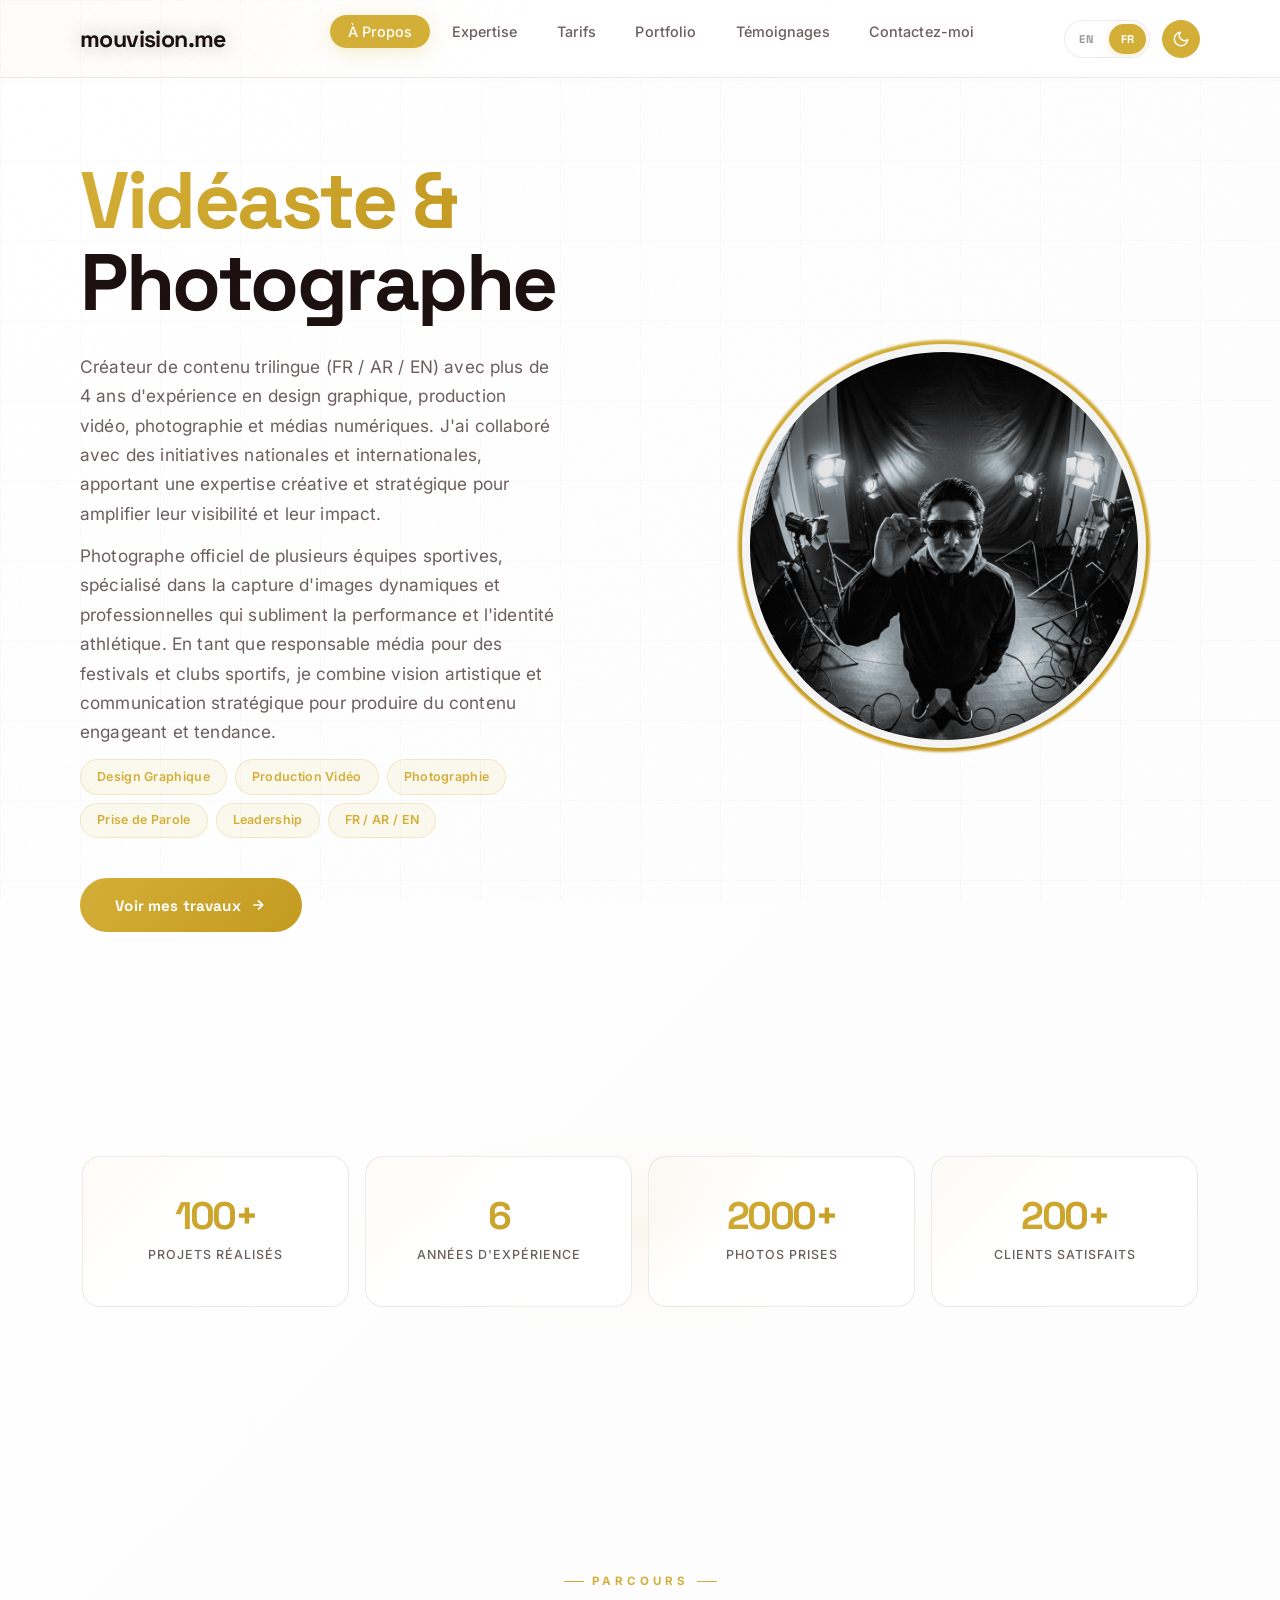
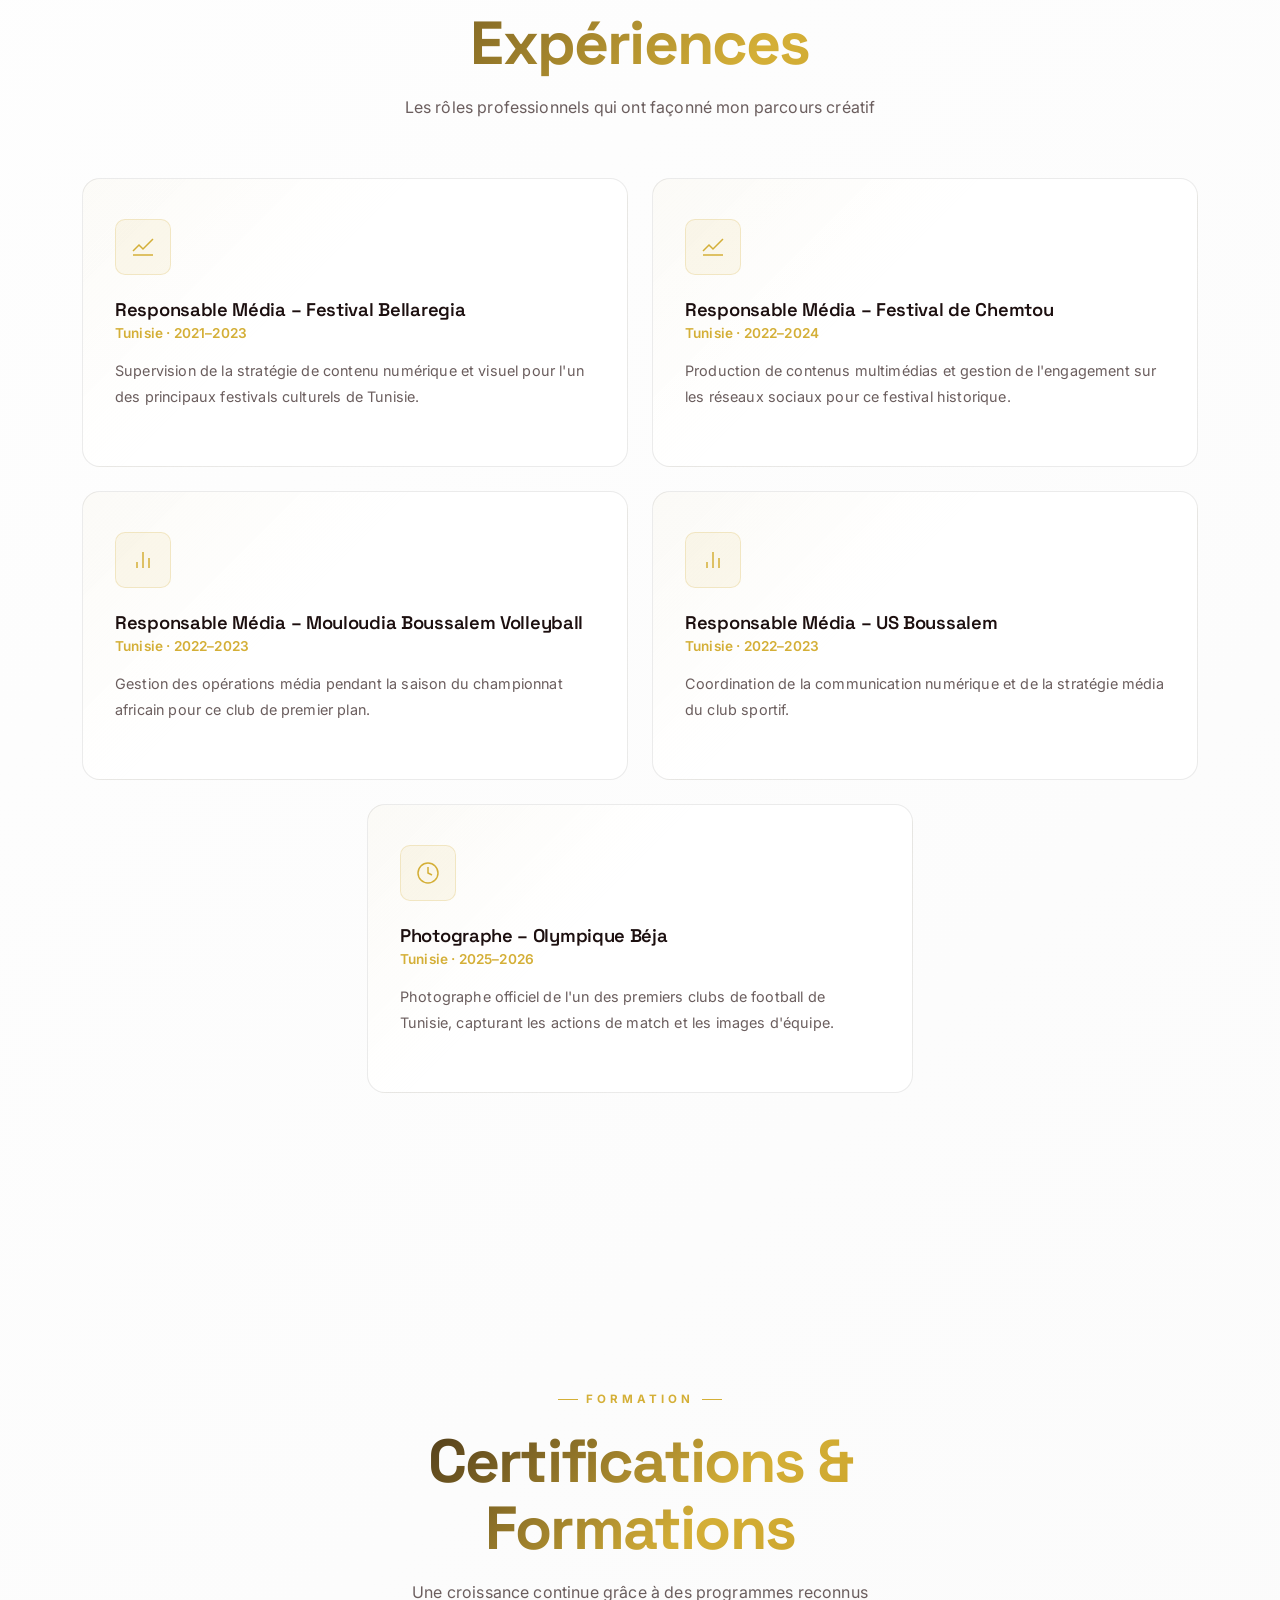
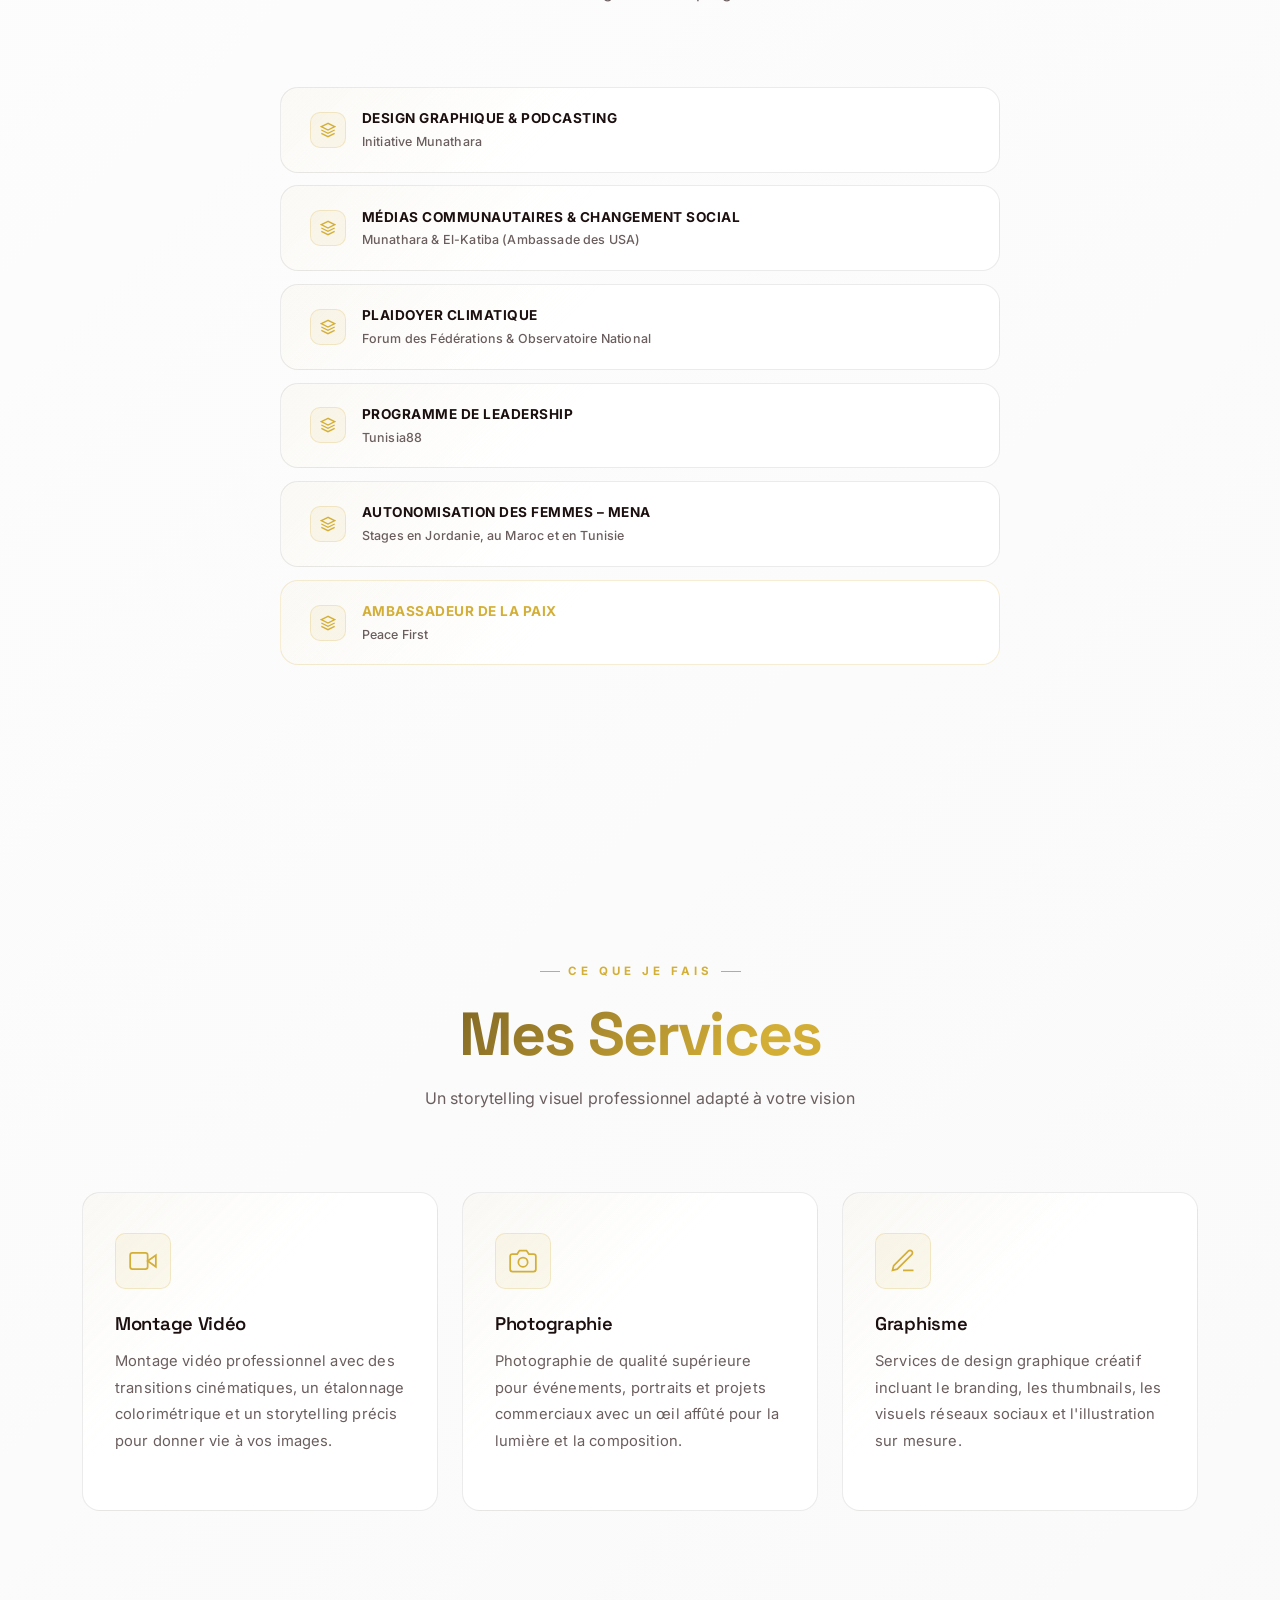
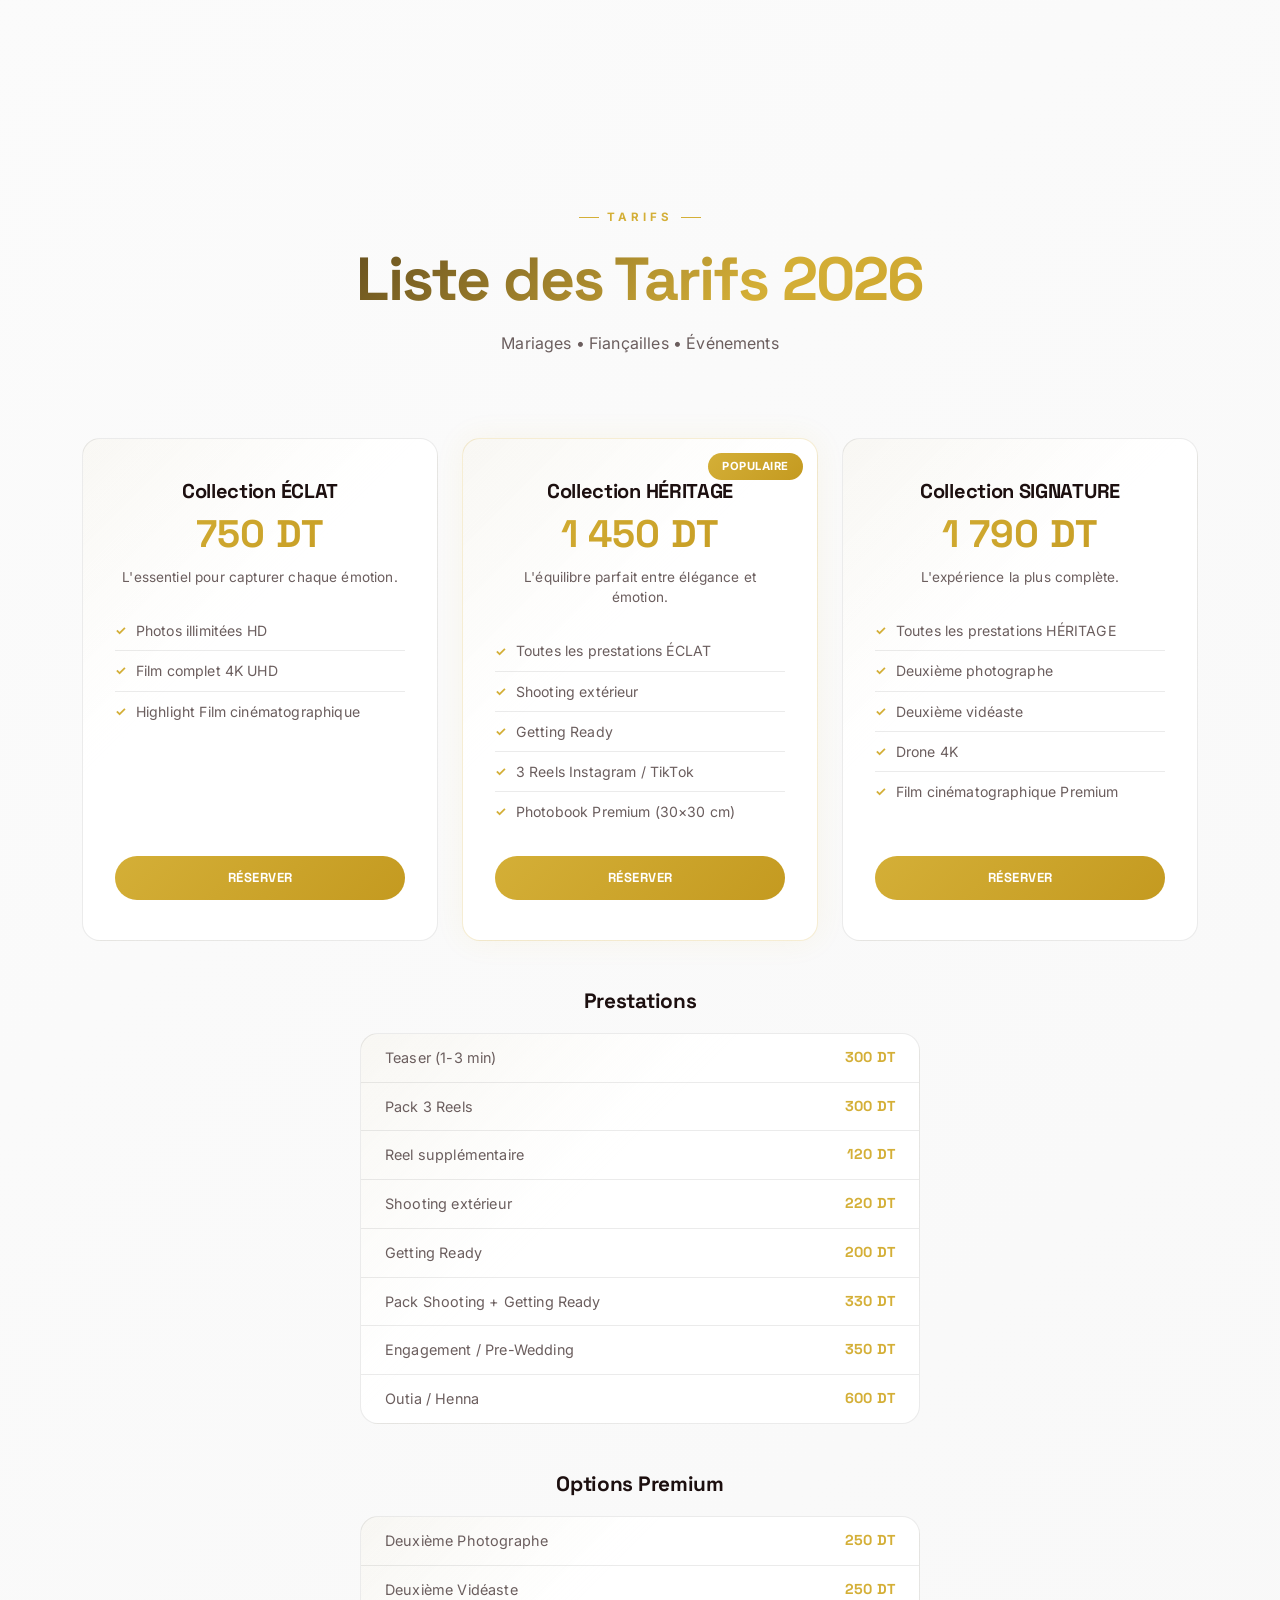
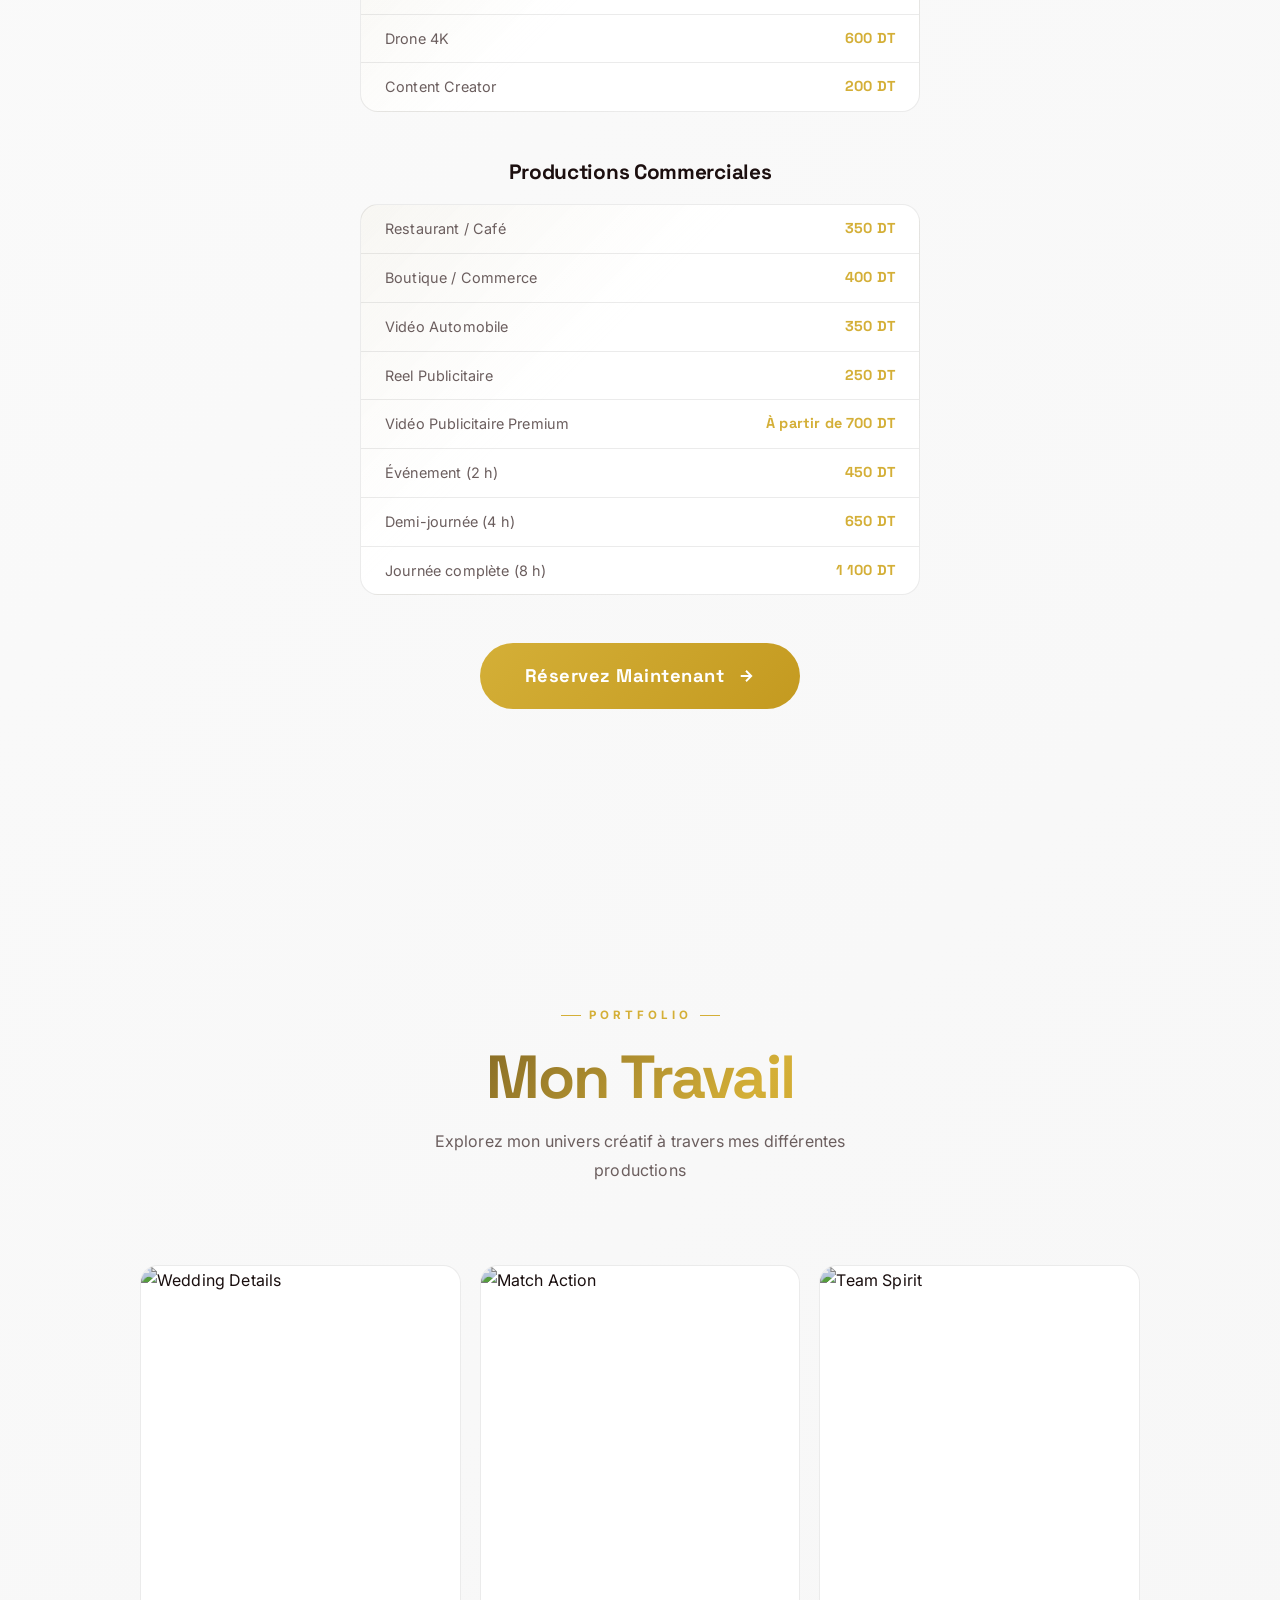
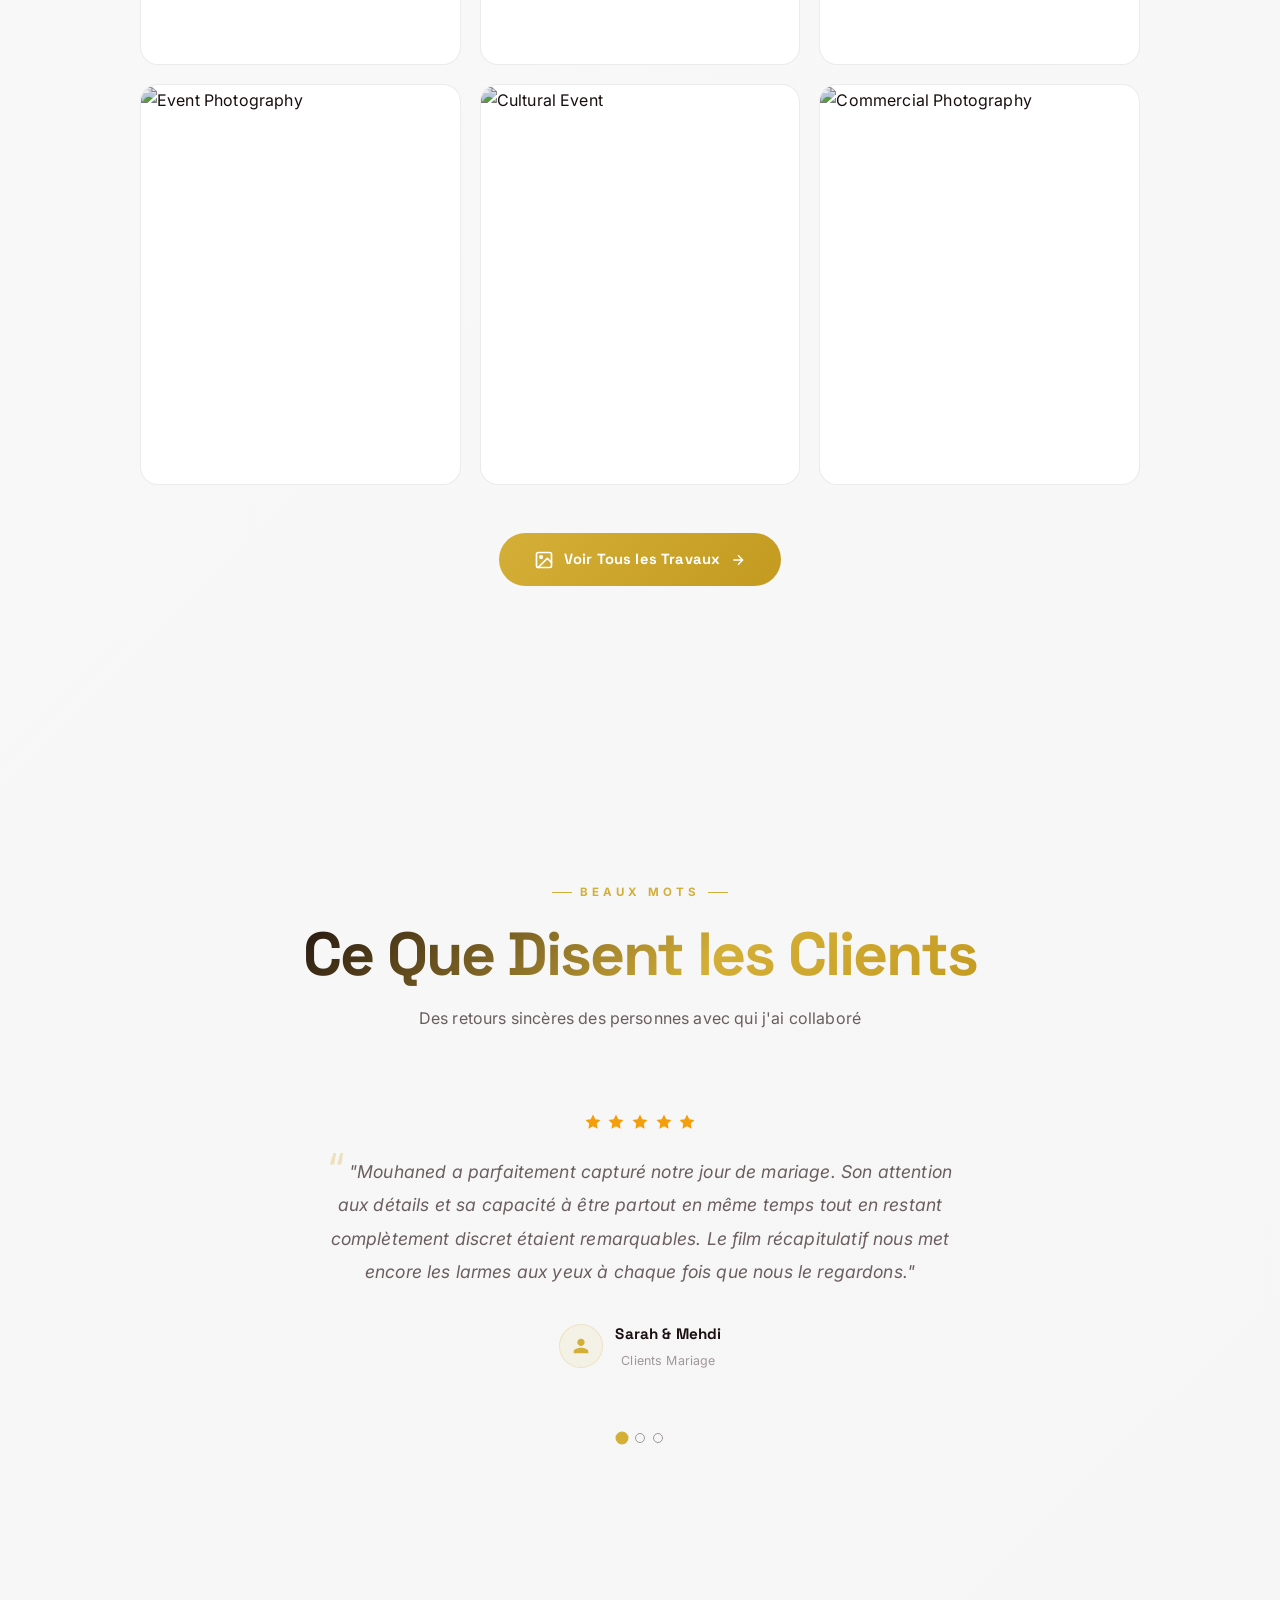
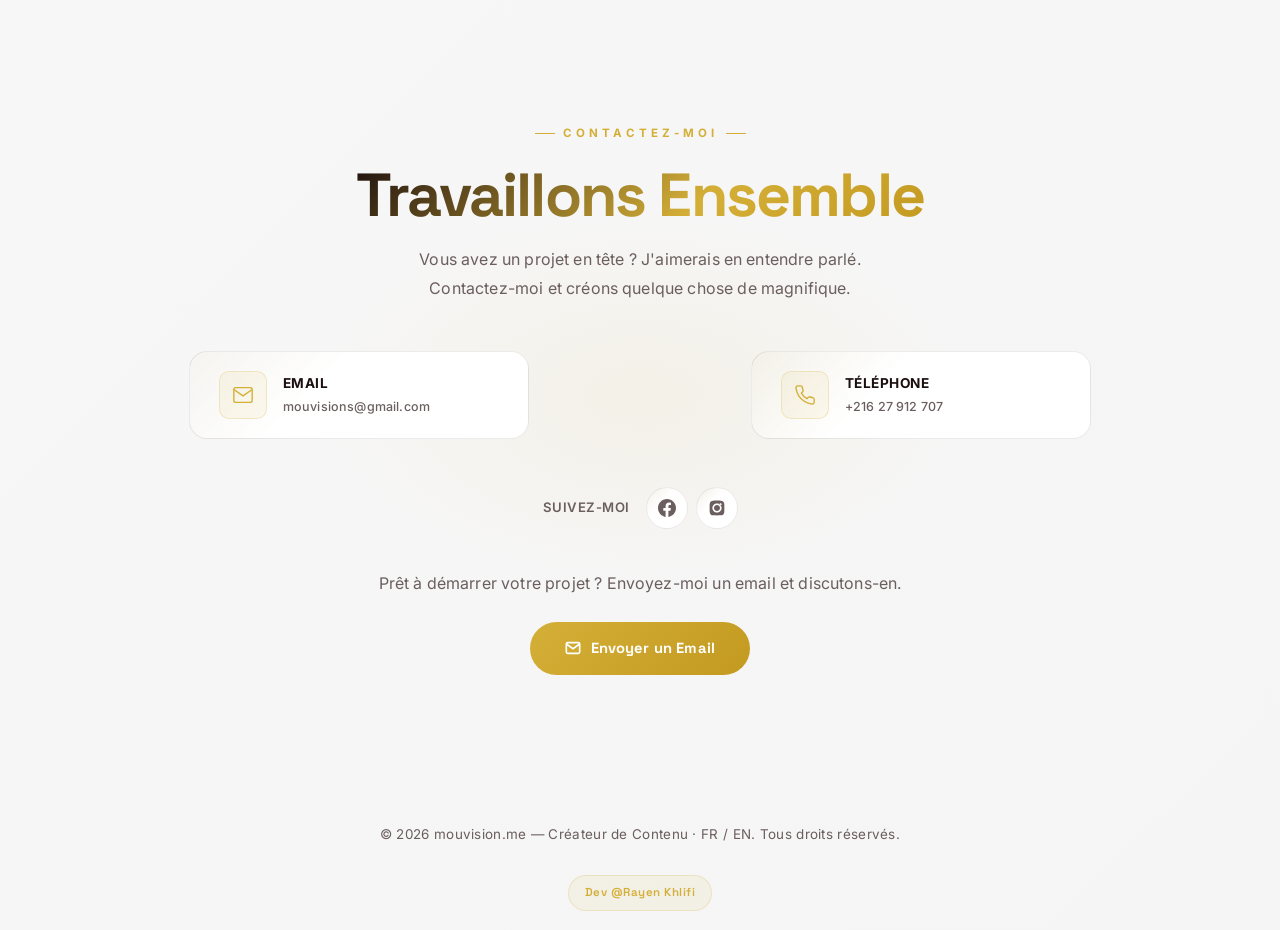
==== commit 6eacb61f: "fixes" ====
--- a/index.html
+++ b/index.html
@@ -91,7 +91,6 @@
                 <div class="lang-switcher" id="langSwitcher">
                     <button class="lang-btn" data-lang="en">EN</button>
                     <button class="lang-btn active" data-lang="fr">FR</button>
-                    <button class="lang-btn" data-lang="ar">AR</button>
                 </div>
                 <button class="theme-toggle" id="themeToggle" aria-label="Toggle theme">
                     <svg class="icon-sun" width="18" height="18" viewBox="0 0 24 24" fill="none" stroke="currentColor" stroke-width="2" stroke-linecap="round" stroke-linejoin="round">
@@ -776,7 +775,7 @@
 
     <!-- Footer -->
     <footer>
-        <p data-i18n="footer.rights">&copy; 2026 <span>mouvision.me</span> — Content Creator · FR / AR / EN. All rights reserved.</p>
+        <p data-i18n="footer.rights">&copy; 2026 <span>mouvision.me</span> — Content Creator · FR / EN. All rights reserved.</p>
         <a href="https://github.com/rayenkhlifi" target="_blank" rel="noopener" class="dev-credit">Dev @Rayen Khlifi</a>
     </footer>
 
--- a/style.css
+++ b/style.css
@@ -1463,94 +1463,6 @@
     animation: langRipple 0.5s ease-out;
 }
 
-/* ── RTL SUPPORT ── */
-[dir="rtl"] .nav-links {
-    flex-direction: row-reverse;
-}
-
-[dir="rtl"] .about-content {
-    direction: rtl;
-}
-
-[dir="rtl"] .about-text {
-    text-align: right;
-}
-
-[dir="rtl"] .skills {
-    justify-content: flex-end;
-}
-
-[dir="rtl"] .about-cta {
-    margin-right: 0;
-}
-
-[dir="rtl"] .pricing-features li {
-    text-align: right;
-    flex-direction: row-reverse;
-}
-
-[dir="rtl"] .pricing-table-row {
-    flex-direction: row-reverse;
-}
-
-[dir="rtl"] .pricing-table-row span:first-child {
-    text-align: right;
-}
-
-[dir="rtl"] .contact-card {
-    flex-direction: row-reverse;
-}
-
-[dir="rtl"] .contact-card-text {
-    text-align: right;
-}
-
-[dir="rtl"] .testimonial-author {
-    flex-direction: row-reverse;
-}
-
-[dir="rtl"] .testimonial-author strong,
-[dir="rtl"] .testimonial-author span {
-    text-align: right;
-}
-
-[dir="rtl"] .section-label::before {
-    display: none;
-}
-
-[dir="rtl"] .section-label::after {
-    content: '';
-    display: block;
-    width: 20px;
-    height: 1px;
-    background: var(--accent);
-}
-
-[dir="rtl"] .about-eyebrow::before {
-    display: none;
-}
-
-[dir="rtl"] .about-eyebrow::after {
-    content: '';
-    display: block;
-    width: 24px;
-    height: 1px;
-    background: var(--accent);
-}
-
-[dir="rtl"] .about-text h1,
-[dir="rtl"] .about-text h2 {
-    text-align: right;
-}
-
-[dir="rtl"] .gallery-subtitle {
-    text-align: center;
-}
-
-[dir="rtl"] .portfolio-category {
-    direction: ltr;
-}
-
 /* ── FOOTER ── */
 footer {
     background: transparent;
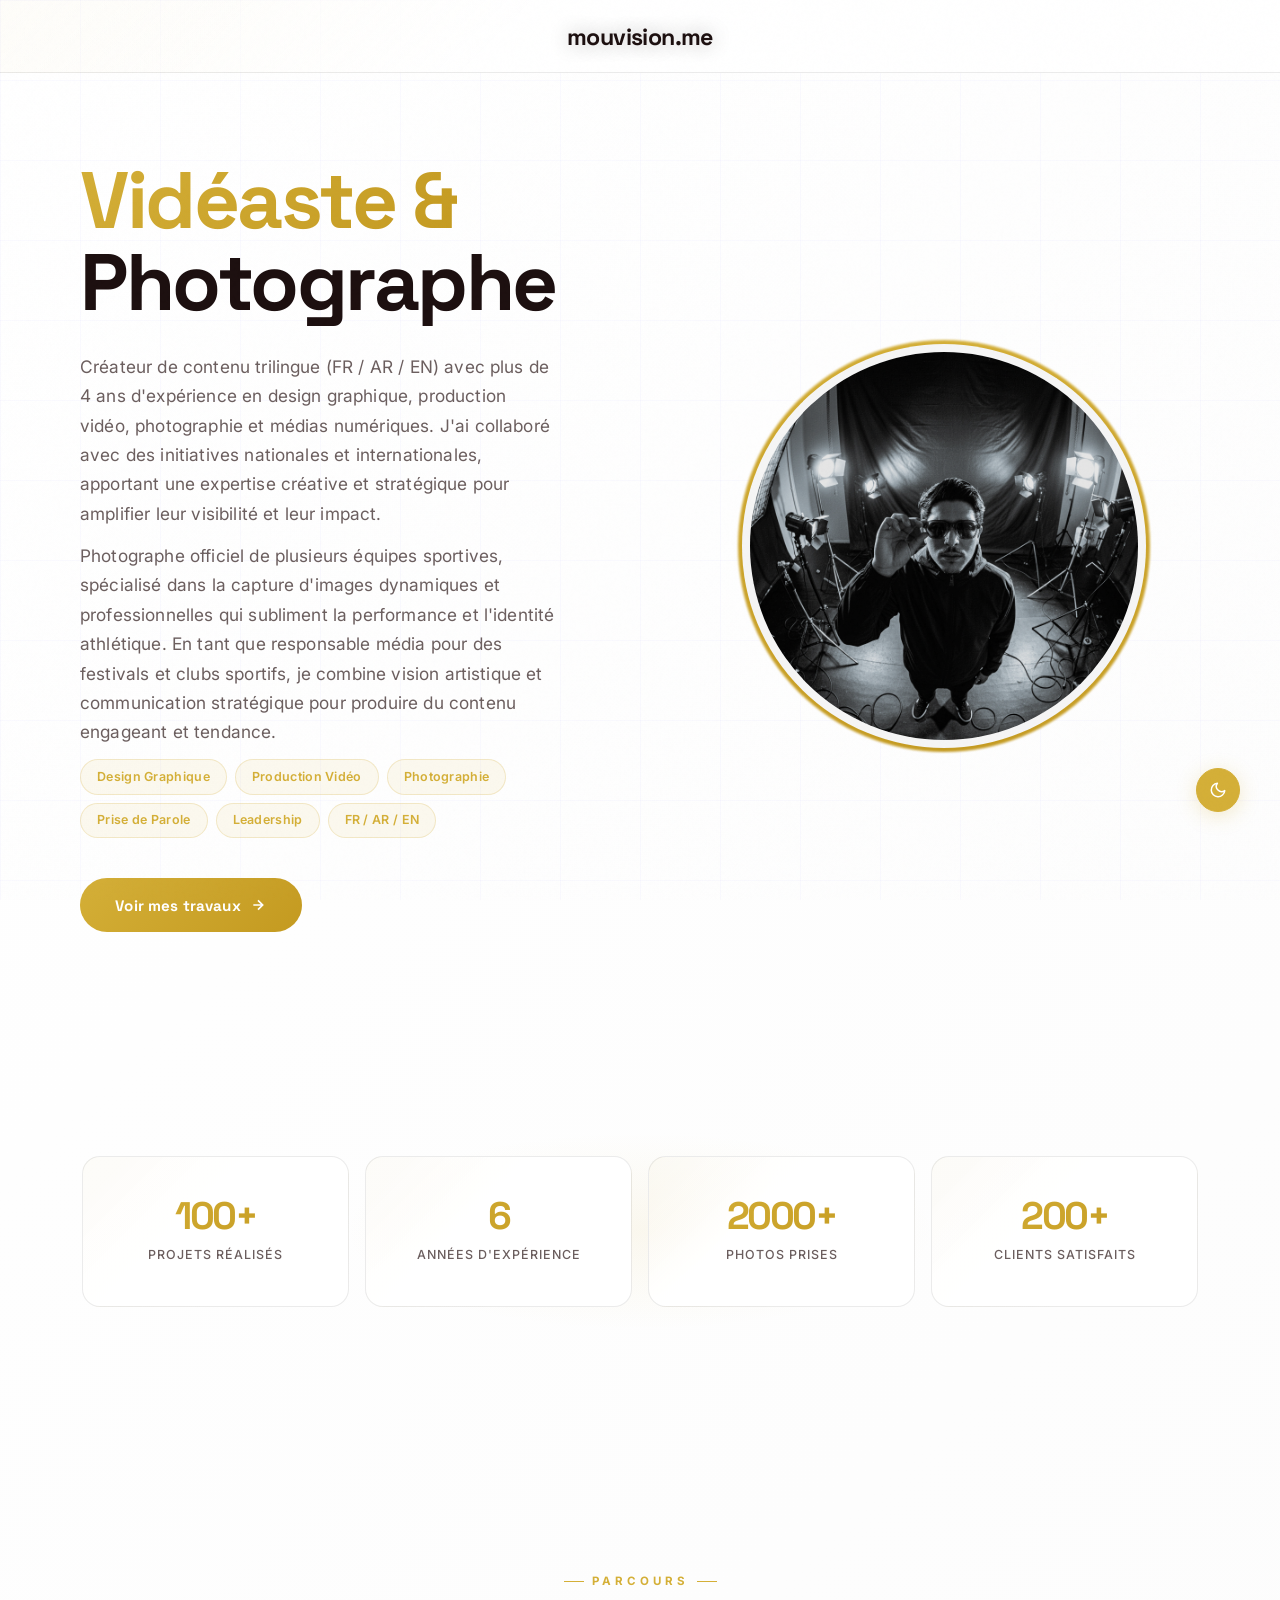
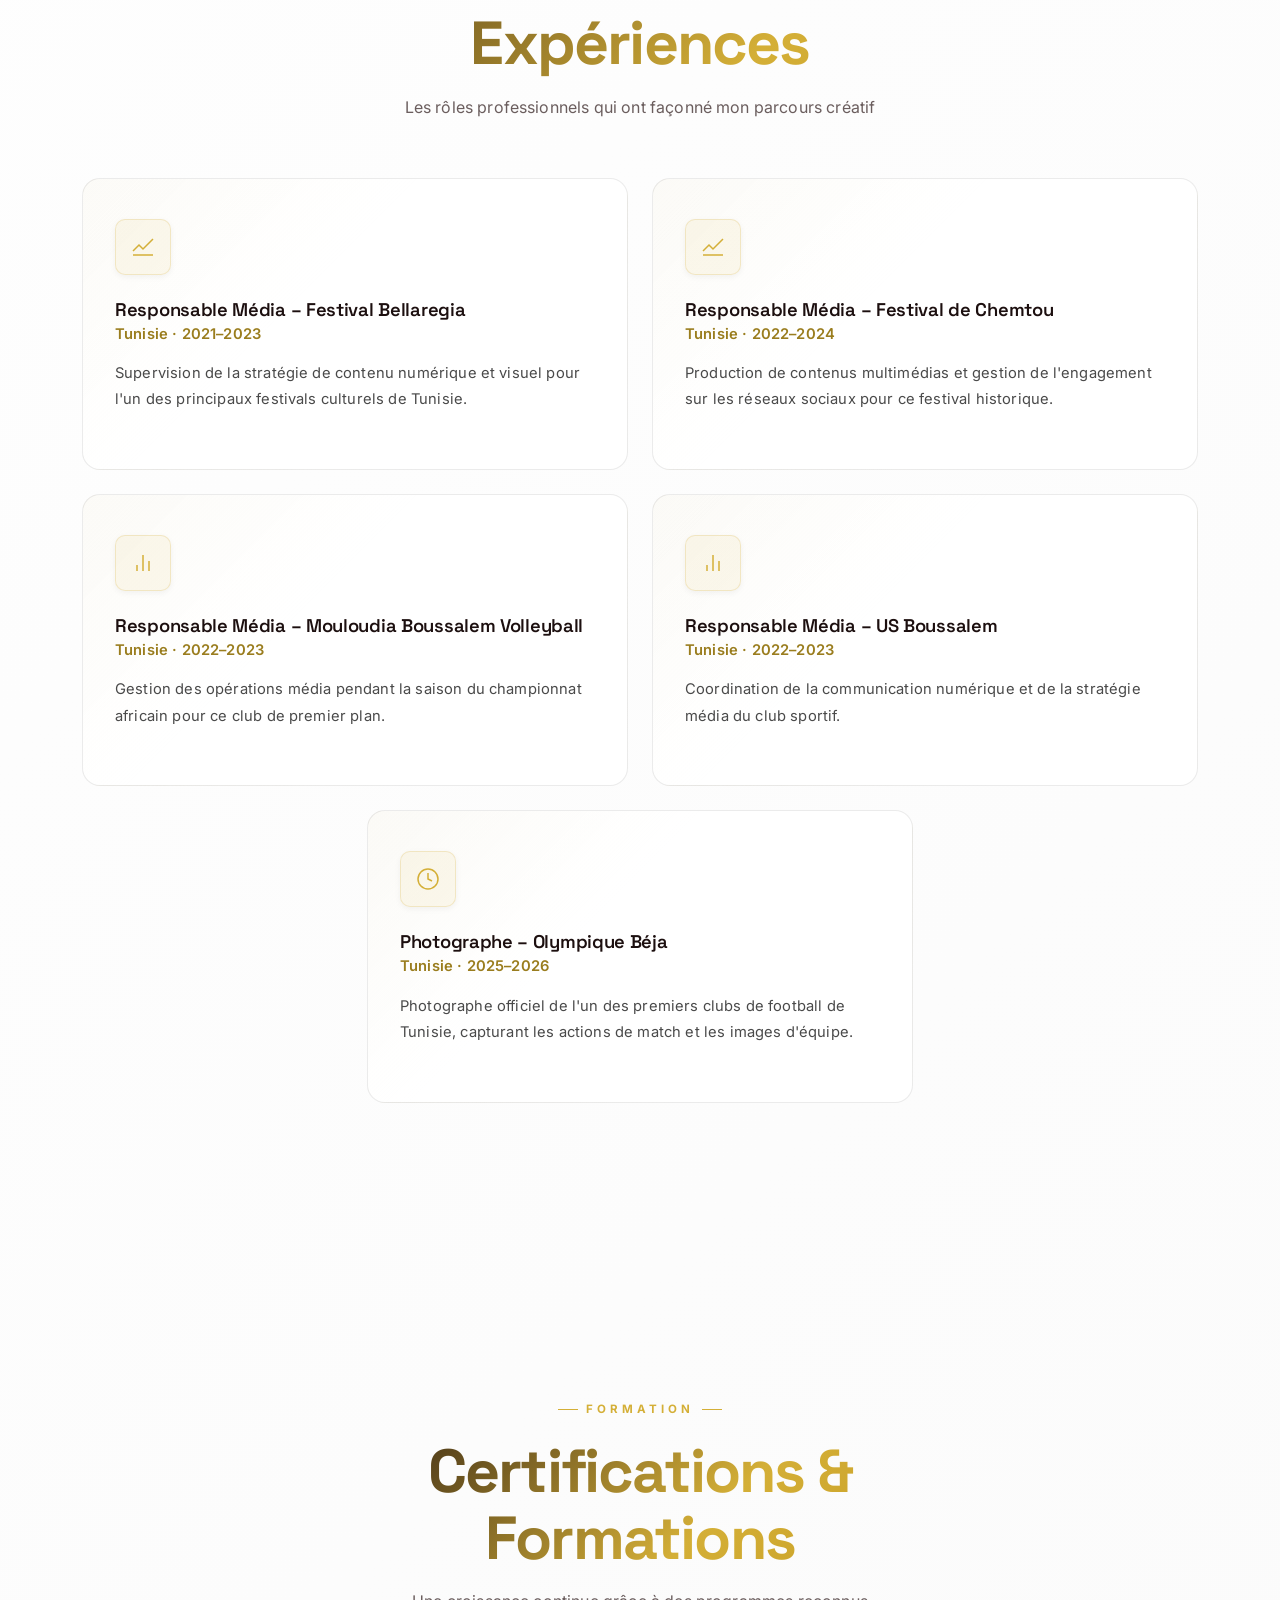
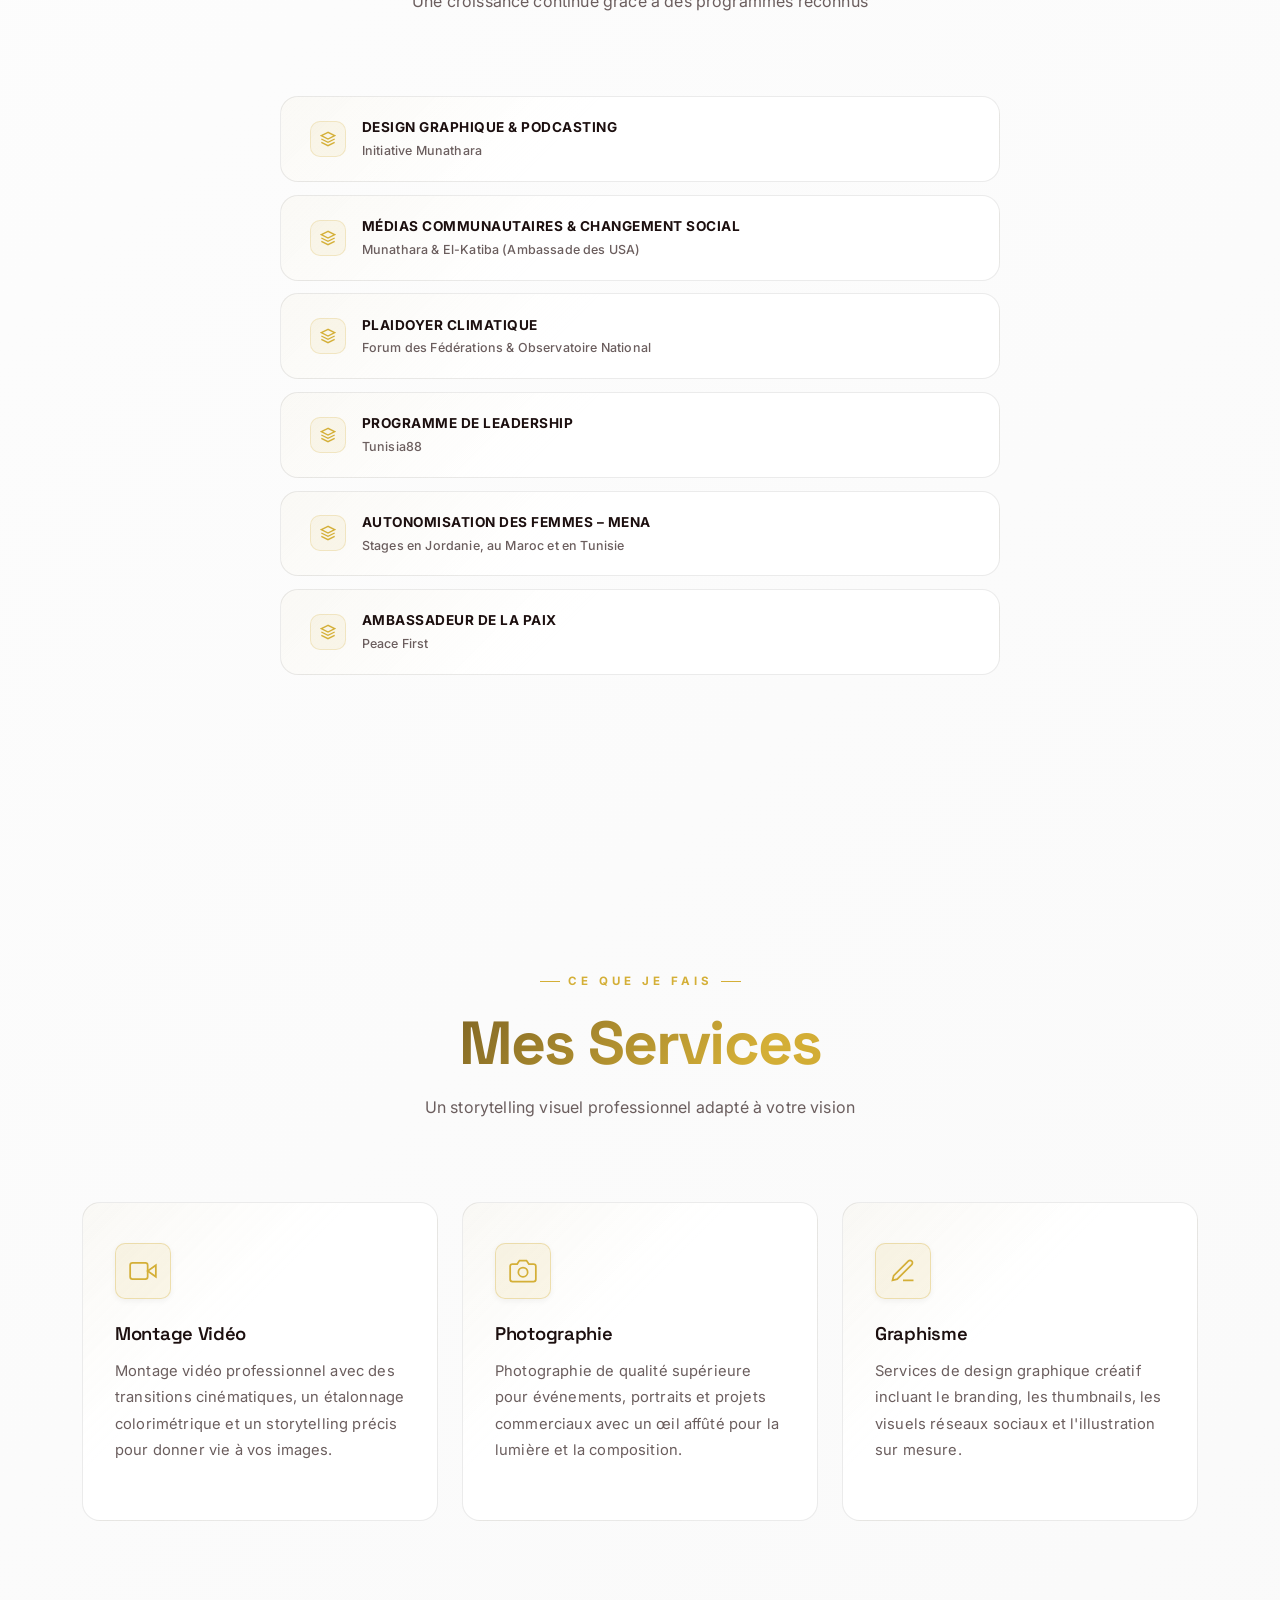
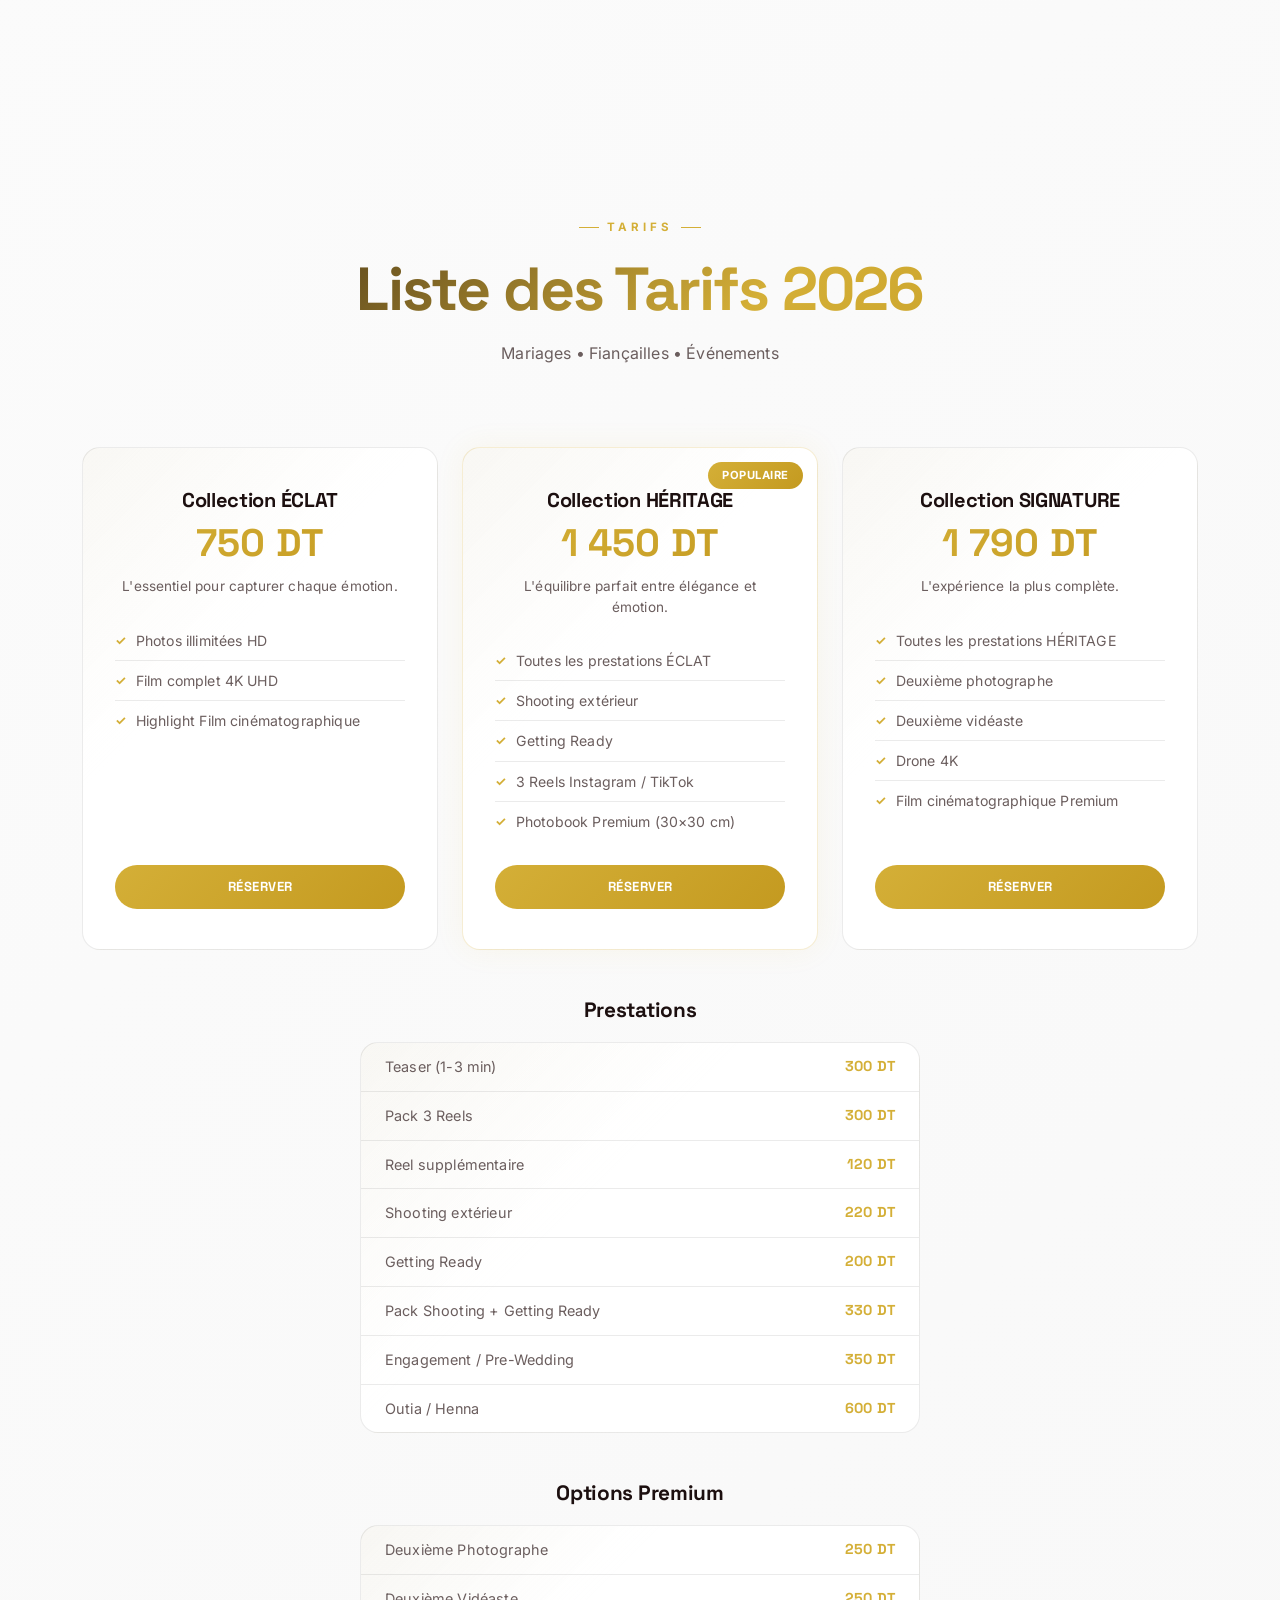
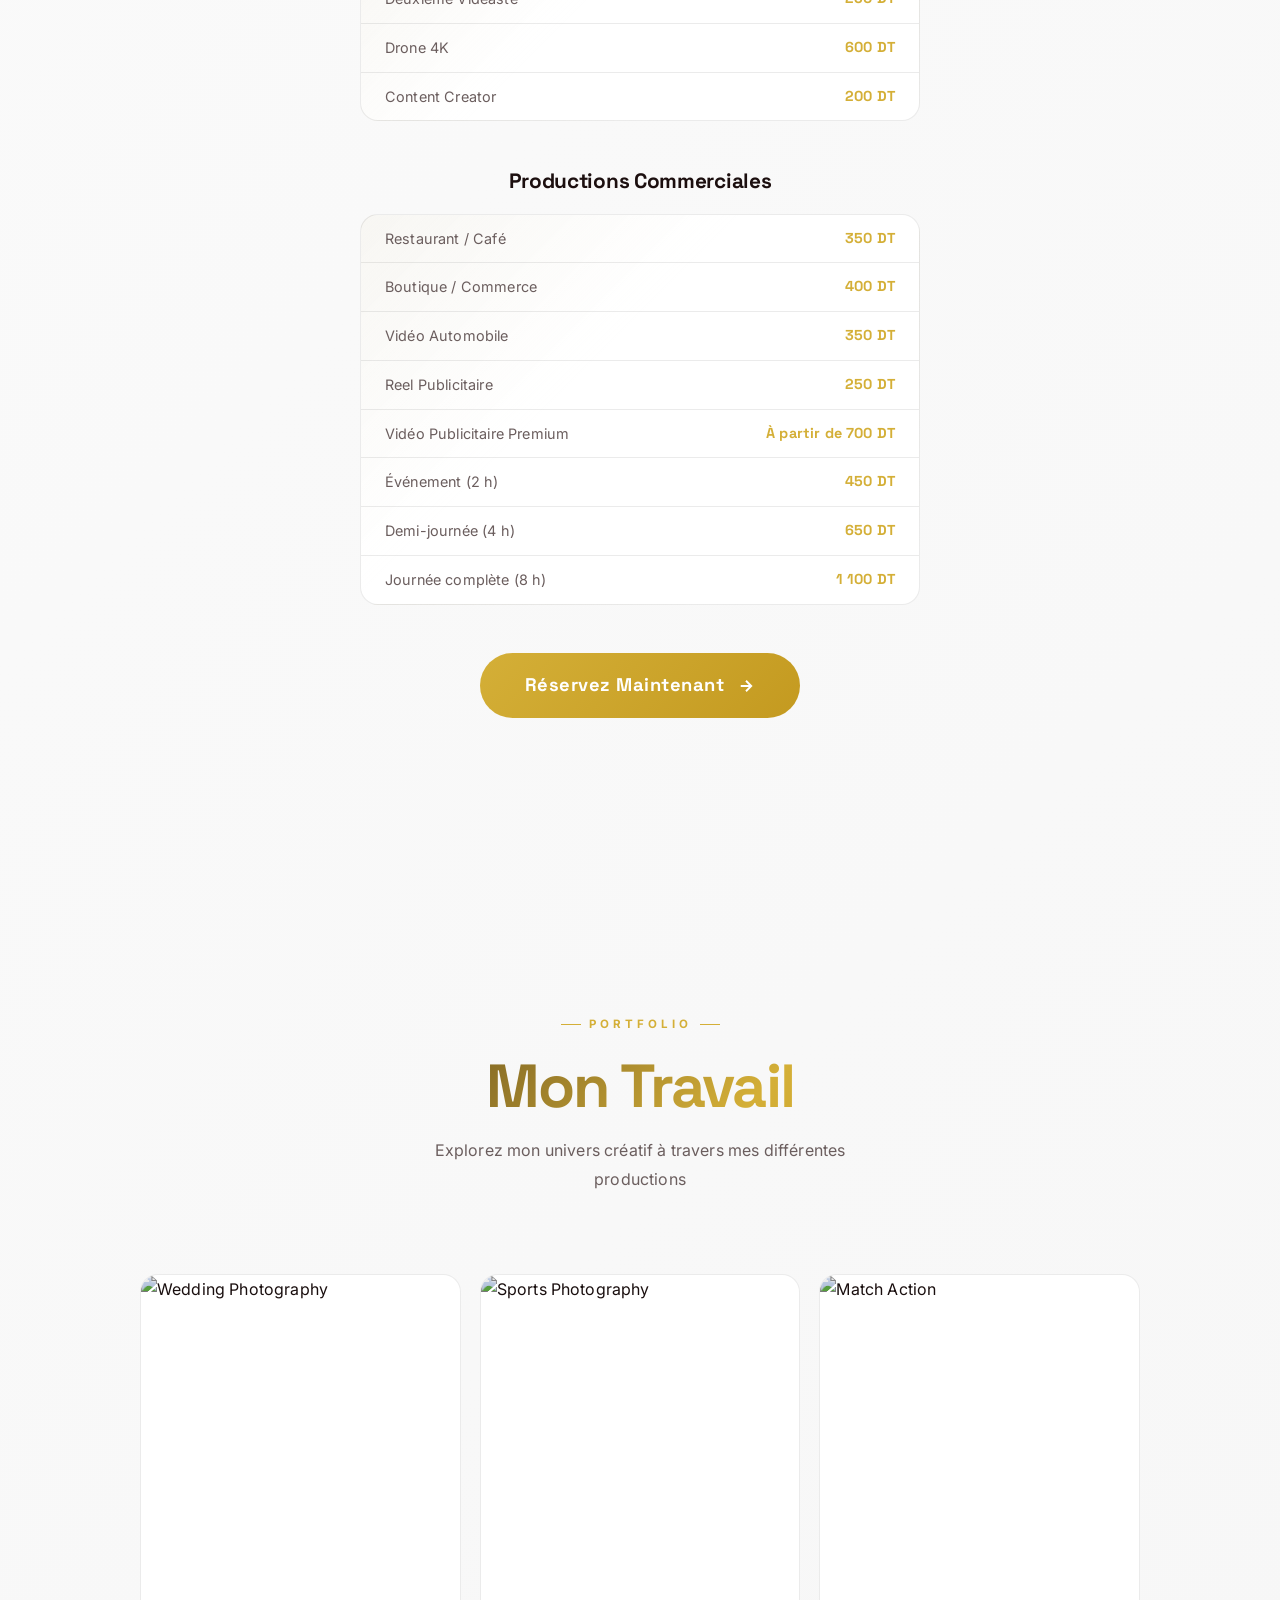
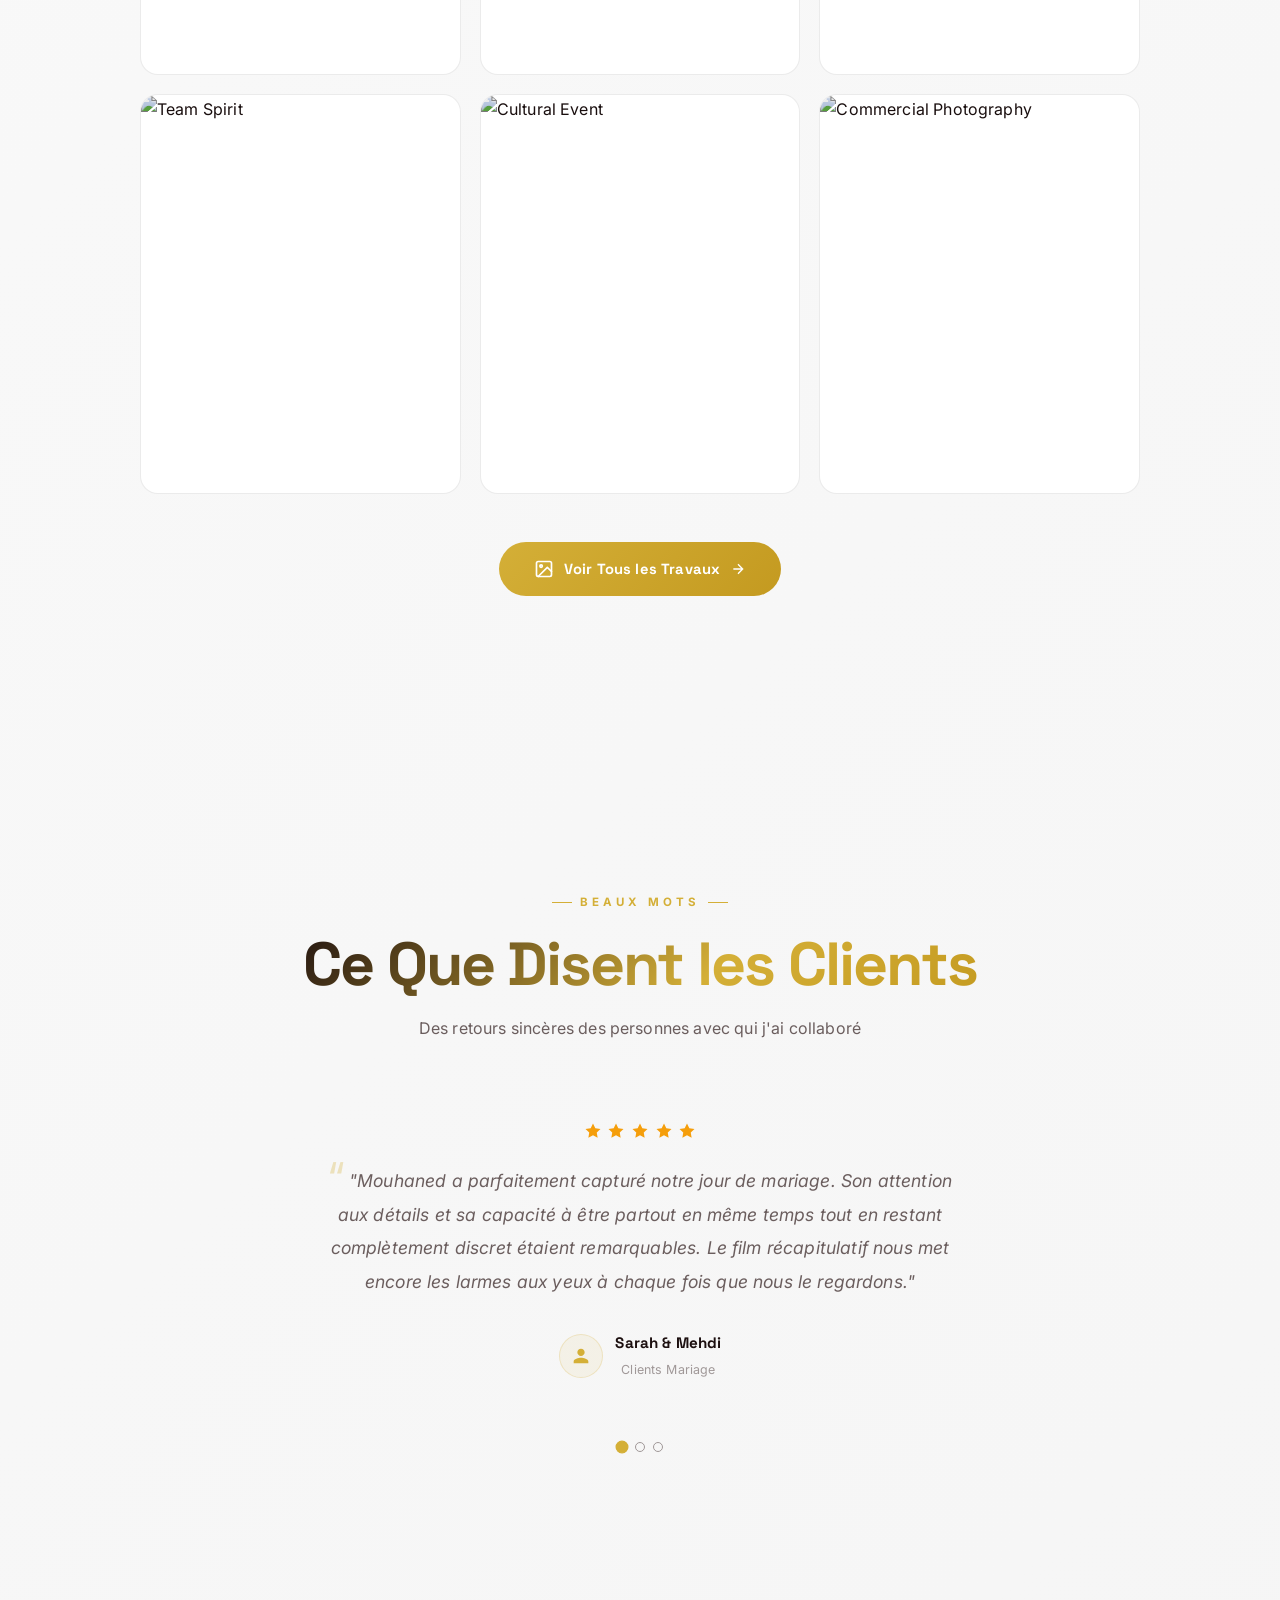
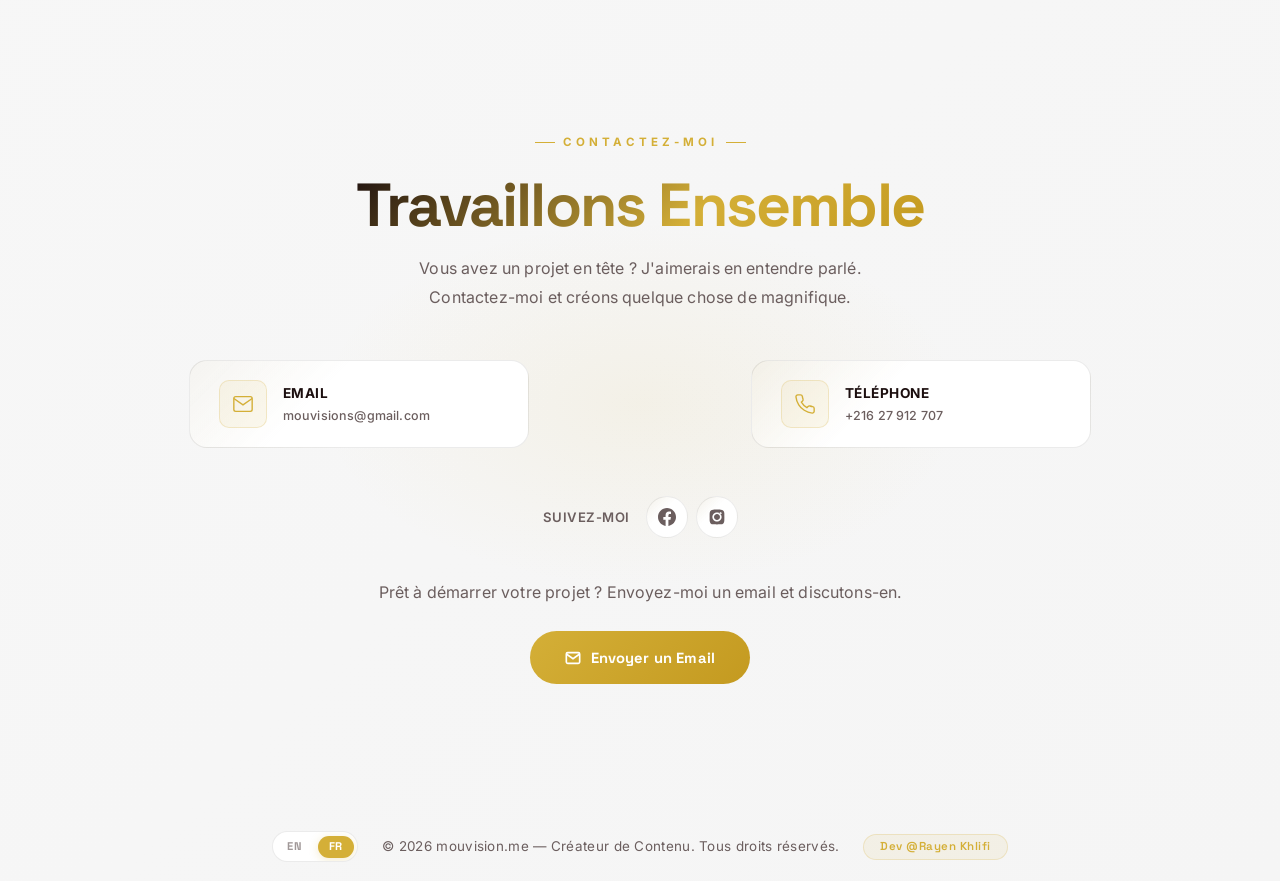
==== commit 836e2981: "ddd" ====
--- a/index.html
+++ b/index.html
@@ -79,28 +79,7 @@
     <header id="header">
         <nav>
             <a href="./" class="logo" id="logoLink">mouvision.me</a>
-            <ul class="nav-links">
-                <li><a href="#about" data-i18n="nav.about">About Me</a></li>
-                <li><a href="#services" data-i18n="nav.expertise">Expertise</a></li>
-                <li><a href="#pricing" data-i18n="nav.tarifs">Tarifs</a></li>
-                <li><a href="#gallery" data-i18n="nav.portfolio">Portfolio</a></li>
-                <li><a href="#testimonials" data-i18n="nav.testimonials">Testimonials</a></li>
-                <li><a href="#contact" data-i18n="nav.talk">Let's Talk</a></li>
-            </ul>
             <div class="nav-right">
-                <div class="lang-switcher" id="langSwitcher">
-                    <button class="lang-btn" data-lang="en">EN</button>
-                    <button class="lang-btn active" data-lang="fr">FR</button>
-                </div>
-                <button class="theme-toggle" id="themeToggle" aria-label="Toggle theme">
-                    <svg class="icon-sun" width="18" height="18" viewBox="0 0 24 24" fill="none" stroke="currentColor" stroke-width="2" stroke-linecap="round" stroke-linejoin="round">
-                        <circle cx="12" cy="12" r="5"/>
-                        <path d="M12 1v2M12 21v2M4.22 4.22l1.42 1.42M18.36 18.36l1.42 1.42M1 12h2M21 12h2M4.22 19.78l1.42-1.42M18.36 5.64l1.42-1.42"/>
-                    </svg>
-                    <svg class="icon-moon" width="18" height="18" viewBox="0 0 24 24" fill="none" stroke="currentColor" stroke-width="2" stroke-linecap="round" stroke-linejoin="round">
-                        <path d="M21 12.79A9 9 0 1 1 11.21 3 7 7 0 0 0 21 12.79z"/>
-                    </svg>
-                </button>
                 <button class="hamburger" id="hamburger" aria-label="Menu">
                     <span></span>
                     <span></span>
@@ -194,8 +173,8 @@
                             </svg>
                         </div>
                         <h3 data-i18n="exp1.title">Media Manager – Bellaregia Festival</h3>
-                        <p style="color: var(--accent); font-weight: 600; font-size: 0.85rem; margin: -0.8rem 0 0.8rem;" data-i18n="exp1.date">Tunisia · 2021–2023</p>
-                        <p style="font-size: 0.9rem;" data-i18n="exp1.desc">Supervised digital and visual content strategy for one of Tunisia's leading cultural festivals.</p>
+                        <p class="exp-date" data-i18n="exp1.date">Tunisia · 2021–2023</p>
+                        <p class="exp-desc" data-i18n="exp1.desc">Supervised digital and visual content strategy for one of Tunisia's leading cultural festivals.</p>
                     </div>
                 </div>
                 <div class="col">
@@ -207,8 +186,8 @@
                             </svg>
                         </div>
                         <h3 data-i18n="exp2.title">Media Manager – Chemtou Festival</h3>
-                        <p style="color: var(--accent); font-weight: 600; font-size: 0.85rem; margin: -0.8rem 0 0.8rem;" data-i18n="exp2.date">Tunisia · 2022–2024</p>
-                        <p style="font-size: 0.9rem;" data-i18n="exp2.desc">Produced multimedia content and managed social media engagement for this historic festival.</p>
+                        <p class="exp-date" data-i18n="exp2.date">Tunisia · 2022–2024</p>
+                        <p class="exp-desc" data-i18n="exp2.desc">Produced multimedia content and managed social media engagement for this historic festival.</p>
                     </div>
                 </div>
                 <div class="col">
@@ -221,8 +200,8 @@
                             </svg>
                         </div>
                         <h3 data-i18n="exp3.title">Media Manager – Mouloudia Boussalem Volleyball</h3>
-                        <p style="color: var(--accent); font-weight: 600; font-size: 0.85rem; margin: -0.8rem 0 0.8rem;" data-i18n="exp3.date">Tunisia · 2022–2023</p>
-                        <p style="font-size: 0.9rem;" data-i18n="exp3.desc">Managed media operations during the African championship season for this top-tier club.</p>
+                        <p class="exp-date" data-i18n="exp3.date">Tunisia · 2022–2023</p>
+                        <p class="exp-desc" data-i18n="exp3.desc">Managed media operations during the African championship season for this top-tier club.</p>
                     </div>
                 </div>
                 <div class="col">
@@ -235,8 +214,8 @@
                             </svg>
                         </div>
                         <h3 data-i18n="exp4.title">Media Manager – US Boussalem</h3>
-                        <p style="color: var(--accent); font-weight: 600; font-size: 0.85rem; margin: -0.8rem 0 0.8rem;" data-i18n="exp4.date">Tunisia · 2022–2023</p>
-                        <p style="font-size: 0.9rem;" data-i18n="exp4.desc">Coordinated digital communication and media strategy for the sports club.</p>
+                        <p class="exp-date" data-i18n="exp4.date">Tunisia · 2022–2023</p>
+                        <p class="exp-desc" data-i18n="exp4.desc">Coordinated digital communication and media strategy for the sports club.</p>
                     </div>
                 </div>
                 <div class="col">
@@ -248,8 +227,8 @@
                             </svg>
                         </div>
                         <h3 data-i18n="exp5.title">Photographer – Olympique Béja</h3>
-                        <p style="color: var(--accent); font-weight: 600; font-size: 0.85rem; margin: -0.8rem 0 0.8rem;" data-i18n="exp5.date">Tunisia · 2025–2026</p>
-                        <p style="font-size: 0.9rem;" data-i18n="exp5.desc">Official photographer for one of Tunisia's premier football clubs, capturing match action and team imagery.</p>
+                        <p class="exp-date" data-i18n="exp5.date">Tunisia · 2025–2026</p>
+                        <p class="exp-desc" data-i18n="exp5.desc">Official photographer for one of Tunisia's premier football clubs, capturing match action and team imagery.</p>
                     </div>
                 </div>
             </div>
@@ -309,12 +288,12 @@
                     <span data-i18n="cert5.org">Stages in Jordan, Morocco &amp; Tunisia</span>
                 </div>
             </div>
-            <div class="contact-card" style="width: 100%; max-width: 100%; border-color: var(--border-accent);">
+            <div class="contact-card" style="width: 100%; max-width: 100%;">
                 <div class="contact-card-icon" style="width: 36px; height: 36px; flex-shrink: 0;">
-                    <svg width="16" height="16" viewBox="0 0 24 24" fill="none" stroke="var(--accent)" stroke-width="2"><path d="M12 2L2 7l10 5 10-5-10-5zM2 17l10 5 10-5M2 12l10 5 10-5"/></svg>
+                    <svg width="16" height="16" viewBox="0 0 24 24" fill="none" stroke="currentColor" stroke-width="2"><path d="M12 2L2 7l10 5 10-5-10-5zM2 17l10 5 10-5M2 12l10 5 10-5"/></svg>
                 </div>
                 <div class="contact-card-text" style="text-align: left;">
-                    <strong style="color: var(--accent);" data-i18n="cert6.title">Peace Ambassador</strong>
+                    <strong data-i18n="cert6.title">Peace Ambassador</strong>
                     <span data-i18n="cert6.org">Peace First</span>
                 </div>
             </div>
@@ -338,7 +317,7 @@
                                 <rect x="1" y="5" width="15" height="14" rx="2" ry="2" />
                             </svg>
                         </div>
-                        <h3 data-i18n="services.videoTitle">Editing Videos Maker</h3>
+                        <h3 data-i18n="services.videoTitle">Video Editor</h3>
                         <p data-i18n="services.videoDesc">Professional video editing with cinematic transitions, color grading, and precise storytelling to bring your footage to life.</p>
                     </div>
                 </div>
@@ -350,7 +329,7 @@
                                 <circle cx="12" cy="13" r="4" />
                             </svg>
                         </div>
-                        <h3 data-i18n="services.photoTitle">Photos Shooter</h3>
+                        <h3 data-i18n="services.photoTitle">Photographer</h3>
                         <p data-i18n="services.photoDesc">High-quality photography for events, portraits, and commercial projects with a keen eye for light and composition.</p>
                     </div>
                 </div>
@@ -491,7 +470,7 @@
             <div class="portfolio-grid">
                 <div class="portfolio-item" data-reveal="up" style="display:none" data-category="Wedding" data-title="Collection Héritage">
                     <div class="portfolio-image">
-                        <img src="mouhanedworks/weedding/IMG_2017.jpg" alt="Wedding Photography" loading="lazy">
+                        <img src="mouhanedworks/wedding/IMG_2017.jpg" alt="Wedding Photography" loading="lazy">
                     </div>
                     <div class="portfolio-overlay">
                         <span class="portfolio-category" data-i18n="gallery.catWedding">Wedding</span>
@@ -500,7 +479,7 @@
                 </div>
                 <div class="portfolio-item" data-reveal="up" style="display:none" data-category="Wedding" data-title="Collection Éclat">
                     <div class="portfolio-image">
-                        <img src="mouhanedworks/weedding/IMG_2306.jpg" alt="Wedding Videography" loading="lazy">
+                        <img src="mouhanedworks/wedding/IMG_2306.jpg" alt="Wedding Videography" loading="lazy">
                     </div>
                     <div class="portfolio-overlay">
                         <span class="portfolio-category" data-i18n="gallery.catWedding">Wedding</span>
@@ -509,7 +488,7 @@
                 </div>
                 <div class="portfolio-item" data-reveal="up" style="display:none" data-category="Wedding" data-title="Romantic Details">
                     <div class="portfolio-image">
-                        <img src="mouhanedworks/weedding/IMG_2028.jpg" alt="Wedding Details" loading="lazy">
+                        <img src="mouhanedworks/wedding/IMG_2028.jpg" alt="Wedding Details" loading="lazy">
                     </div>
                     <div class="portfolio-overlay">
                         <span class="portfolio-category" data-i18n="gallery.catWedding">Wedding</span>
@@ -518,7 +497,7 @@
                 </div>
                 <div class="portfolio-item" data-reveal="up" style="display:none" data-category="Wedding" data-title="Getting Ready">
                     <div class="portfolio-image">
-                        <img src="mouhanedworks/weedding/IMG_2049.jpg" alt="Getting Ready" loading="lazy">
+                        <img src="mouhanedworks/wedding/IMG_2049.jpg" alt="Getting Ready" loading="lazy">
                     </div>
                     <div class="portfolio-overlay">
                         <span class="portfolio-category" data-i18n="gallery.catWedding">Wedding</span>
@@ -527,7 +506,7 @@
                 </div>
                 <div class="portfolio-item" data-reveal="up" style="display:none" data-category="Sport" data-title="Olympique Béja">
                     <div class="portfolio-image">
-                        <img src="mouhanedworks/JAW LKOL/sport/20250904071452_IMG_3961.jpg" alt="Sports Photography" loading="lazy">
+                        <img src="mouhanedworks/sport/20250904071452_IMG_3961.jpg" alt="Sports Photography" loading="lazy">
                     </div>
                     <div class="portfolio-overlay">
                         <span class="portfolio-category" data-i18n="gallery.catSport">Sport</span>
@@ -536,7 +515,7 @@
                 </div>
                 <div class="portfolio-item" data-reveal="up" style="display:none" data-category="Sport" data-title="Match Action">
                     <div class="portfolio-image">
-                        <img src="mouhanedworks/JAW LKOL/sport/20250904072446_IMG_3969.jpg" alt="Match Action" loading="lazy">
+                        <img src="mouhanedworks/sport/20250904072446_IMG_3969.jpg" alt="Match Action" loading="lazy">
                     </div>
                     <div class="portfolio-overlay">
                         <span class="portfolio-category" data-i18n="gallery.catSport">Sport</span>
@@ -545,7 +524,7 @@
                 </div>
                 <div class="portfolio-item" data-reveal="up" style="display:none" data-category="Sport" data-title="Team Spirit">
                     <div class="portfolio-image">
-                        <img src="mouhanedworks/JAW LKOL/sport/20250906144613_IMG_4639.jpg" alt="Team Spirit" loading="lazy">
+                        <img src="mouhanedworks/sport/20250906144613_IMG_4639.jpg" alt="Team Spirit" loading="lazy">
                     </div>
                     <div class="portfolio-overlay">
                         <span class="portfolio-category" data-i18n="gallery.catSport">Sport</span>
@@ -554,7 +533,7 @@
                 </div>
                 <div class="portfolio-item" data-reveal="up" style="display:none" data-category="Event" data-title="Festival Bellarejia">
                     <div class="portfolio-image">
-                        <img src="mouhanedworks/JAW LKOL/event/IMG_0283.jpg" alt="Event Photography" loading="lazy">
+                        <img src="mouhanedworks/event/IMG_0283.jpg" alt="Event Photography" loading="lazy">
                     </div>
                     <div class="portfolio-overlay">
                         <span class="portfolio-category" data-i18n="gallery.catEvent">Event</span>
@@ -563,7 +542,7 @@
                 </div>
                 <div class="portfolio-item" data-reveal="up" style="display:none" data-category="Event" data-title="Cultural Night">
                     <div class="portfolio-image">
-                        <img src="mouhanedworks/JAW LKOL/event/IMG_0288.jpg" alt="Cultural Event" loading="lazy">
+                        <img src="mouhanedworks/event/IMG_0288.jpg" alt="Cultural Event" loading="lazy">
                     </div>
                     <div class="portfolio-overlay">
                         <span class="portfolio-category" data-i18n="gallery.catEvent">Event</span>
@@ -572,7 +551,7 @@
                 </div>
                 <div class="portfolio-item" data-reveal="up" style="display:none" data-category="Commercial" data-title="Product Visual">
                     <div class="portfolio-image">
-                        <img src="mouhanedworks/Ads/20251201160823_IMG_8009.jpg" alt="Commercial Photography" loading="lazy">
+                        <img src="mouhanedworks/commercial/20251201160823_IMG_8009.jpg" alt="Commercial Photography" loading="lazy">
                     </div>
                     <div class="portfolio-overlay">
                         <span class="portfolio-category" data-i18n="gallery.catCommercial">Commercial</span>
@@ -581,7 +560,7 @@
                 </div>
                 <div class="portfolio-item" data-reveal="up" style="display:none" data-category="Commercial" data-title="Brand Story">
                     <div class="portfolio-image">
-                        <img src="mouhanedworks/Ads/20251201161351_IMG_8034.jpg" alt="Brand Photography" loading="lazy">
+                        <img src="mouhanedworks/commercial/20251201161351_IMG_8034.jpg" alt="Brand Photography" loading="lazy">
                     </div>
                     <div class="portfolio-overlay">
                         <span class="portfolio-category" data-i18n="gallery.catCommercial">Commercial</span>
@@ -590,7 +569,7 @@
                 </div>
                 <div class="portfolio-item" data-reveal="up" style="display:none" data-category="Portrait" data-title="Studio Session">
                     <div class="portfolio-image">
-                        <img src="mouhanedworks/JAW LKOL/pthers/20251201160534_IMG_7995.jpg" alt="Portrait Photography" loading="lazy">
+                        <img src="mouhanedworks/portrait/20251201160534_IMG_7995.jpg" alt="Portrait Photography" loading="lazy">
                     </div>
                     <div class="portfolio-overlay">
                         <span class="portfolio-category" data-i18n="gallery.catPortrait">Portrait</span>
@@ -770,13 +749,30 @@
     <!-- Toast -->
     <div class="toast" id="toast"></div>
 
+    <!-- Theme Toggle -->
+    <button class="theme-toggle-fixed" id="themeToggle" aria-label="Toggle theme">
+        <svg class="icon-sun" width="18" height="18" viewBox="0 0 24 24" fill="none" stroke="currentColor" stroke-width="2" stroke-linecap="round" stroke-linejoin="round">
+            <circle cx="12" cy="12" r="5"/>
+            <path d="M12 1v2M12 21v2M4.22 4.22l1.42 1.42M18.36 18.36l1.42 1.42M1 12h2M21 12h2M4.22 19.78l1.42-1.42M18.36 5.64l1.42-1.42"/>
+        </svg>
+        <svg class="icon-moon" width="18" height="18" viewBox="0 0 24 24" fill="none" stroke="currentColor" stroke-width="2" stroke-linecap="round" stroke-linejoin="round">
+            <path d="M21 12.79A9 9 0 1 1 11.21 3 7 7 0 0 0 21 12.79z"/>
+        </svg>
+    </button>
+
     <!-- Scroll to Top -->
     <button class="scroll-top" id="scrollTop" aria-label="Back to top">↑</button>
 
     <!-- Footer -->
     <footer>
-        <p data-i18n="footer.rights">&copy; 2026 <span>mouvision.me</span> — Content Creator · FR / EN. All rights reserved.</p>
-        <a href="https://github.com/rayenkhlifi" target="_blank" rel="noopener" class="dev-credit">Dev @Rayen Khlifi</a>
+        <div class="footer-content">
+            <div class="lang-switcher" id="langSwitcher">
+                <button class="lang-btn" data-lang="en">EN</button>
+                <button class="lang-btn active" data-lang="fr">FR</button>
+            </div>
+            <p data-i18n="footer.rights">&copy; 2026 <span>mouvision.me</span> — Content Creator. All rights reserved.</p>
+            <a href="https://www.instagram.com/rayeenkh_" target="_blank" rel="noopener" class="dev-credit">Dev @Rayen Khlifi</a>
+        </div>
     </footer>
 
     <script src="https://cdn.jsdelivr.net/npm/bootstrap@5.3.3/dist/js/bootstrap.bundle.min.js" defer></script>
--- a/style.css
+++ b/style.css
@@ -242,11 +242,12 @@
     right: 0;
     z-index: 1000;
     padding: 1.1rem 0;
-    transition: padding var(--transition);
+    transition: padding 0.4s cubic-bezier(0.22, 1, 0.36, 1),
+                background 0.4s cubic-bezier(0.22, 1, 0.36, 1),
+                box-shadow 0.4s cubic-bezier(0.22, 1, 0.36, 1);
     will-change: padding;
 }
 
-/* Card-style substrate */
 header::before {
     content: '';
     position: absolute;
@@ -254,25 +255,29 @@
     background: var(--bg-card-gradient);
     border-bottom: 1px solid var(--border);
     z-index: -2;
+    transition: background 0.4s cubic-bezier(0.22, 1, 0.36, 1),
+                border-color 0.4s cubic-bezier(0.22, 1, 0.36, 1);
 }
 
 header.scrolled {
-    padding: 0.65rem 0;
+    padding: 0.55rem 0;
+    backdrop-filter: blur(16px);
+    -webkit-backdrop-filter: blur(16px);
 }
 
 header.scrolled::before {
+    background: var(--bg-glass);
     border-bottom-color: var(--border-accent);
-    box-shadow: 0 4px 30px rgba(0, 0, 0, 0.12);
+    box-shadow: 0 4px 30px rgba(0, 0, 0, 0.15);
 }
 
 nav {
     max-width: 1200px;
     margin: 0 auto;
     display: flex;
-    justify-content: space-between;
+    justify-content: center;
     align-items: center;
     padding: 0 2.5rem;
-    gap: 1rem;
     position: relative;
     z-index: 1;
 }
@@ -300,6 +305,15 @@
     list-style: none;
     gap: 0.25rem;
     align-items: center;
+    flex: 1;
+    justify-content: center;
+}
+
+.nav-right {
+    display: flex;
+    align-items: center;
+    gap: 0.75rem;
+    flex-shrink: 0;
 }
 
 .nav-links a {
@@ -308,6 +322,9 @@
     font-weight: 500;
     font-size: 0.9rem;
     padding: 0.5rem 1.1rem;
+    display: inline-flex;
+    align-items: center;
+    justify-content: center;
     transition: color var(--transition), background var(--transition);
     letter-spacing: 0.1px;
     text-shadow: 0 1px 8px rgba(0, 0, 0, 0.15);
@@ -325,18 +342,12 @@
     box-shadow: 0 4px 20px var(--accent-glow);
 }
 
-.nav-right {
-    display: flex;
-    align-items: center;
-    gap: 0.75rem;
-}
-
-.theme-toggle {
+.theme-toggle-fixed {
     display: flex;
     align-items: center;
     justify-content: center;
-    width: 38px;
-    height: 38px;
+    width: 44px;
+    height: 44px;
     background: var(--accent);
     border: 1px solid var(--accent);
     color: #ffffff;
@@ -347,58 +358,43 @@
                 box-shadow var(--transition),
                 transform var(--transition);
     cursor: pointer;
-    position: relative;
-}
-
-.theme-toggle:hover {
+    position: fixed;
+    bottom: 5.5rem;
+    right: 2.5rem;
+    z-index: 900;
+    box-shadow: 0 4px 20px var(--accent-glow);
+}
+
+.theme-toggle-fixed:hover {
     background: var(--accent-hover);
     border-color: var(--accent-hover);
     color: #ffffff;
     box-shadow: 0 6px 24px var(--accent-glow);
-    transform: translateY(-3px) scale(1.04);
-}
-
-.theme-toggle svg {
+    transform: translateY(-3px) scale(1.08);
+}
+
+.theme-toggle-fixed svg {
     position: absolute;
     top: 50%;
     left: 50%;
     transform: translate(-50%, -50%);
-}
-
-.theme-toggle .icon-sun {
+    transition: opacity 0.35s ease, transform 0.35s ease;
+}
+
+.theme-toggle-fixed .icon-sun {
     display: none;
 }
 
-.theme-toggle .icon-moon {
+.theme-toggle-fixed .icon-moon {
     display: block;
 }
 
-.theme-toggle.show-sun .icon-sun {
+.theme-toggle-fixed.show-sun .icon-sun {
     display: block;
 }
 
-.theme-toggle.show-sun .icon-moon {
+.theme-toggle-fixed.show-sun .icon-moon {
     display: none;
-}
-
-.theme-toggle:hover {
-    background: var(--accent);
-    color: #ffffff;
-    border-color: var(--accent);
-    box-shadow: 0 6px 24px var(--accent-glow);
-    transform: translateY(-3px) scale(1.04);
-}
-
-.theme-toggle .icon-sun {
-    display: none;
-}
-
-.theme-toggle .icon-moon {
-    display: block;
-}
-
-.theme-toggle svg {
-    transition: opacity 0.35s ease, transform 0.35s ease;
 }
 
 /* ── HAMBURGER ── */
@@ -1471,7 +1467,28 @@
     color: var(--text-secondary);
     font-size: 0.84rem;
     letter-spacing: 0.3px;
-    line-height: 1.8;
+    line-height: 1;
+}
+
+.footer-content {
+    display: flex;
+    flex-direction: row;
+    align-items: center;
+    justify-content: center;
+    gap: 1.5rem;
+    flex-wrap: wrap;
+}
+
+.footer-content .lang-switcher {
+    position: static;
+    transform: none;
+}
+
+.footer-content p {
+    margin: 0;
+    line-height: 1;
+    display: flex;
+    align-items: center;
 }
 
 footer span {
@@ -1480,8 +1497,8 @@
 }
 
 .dev-credit {
-    display: inline-block;
-    margin-top: 0.8rem;
+    display: inline-flex;
+    align-items: center;
     padding: 0.4rem 1rem;
     background: var(--accent-soft);
     border: 1px solid var(--border-accent);
@@ -1492,6 +1509,7 @@
     font-size: 0.72rem;
     font-weight: 600;
     letter-spacing: 0.5px;
+    line-height: 1;
     transition: transform 0.3s ease-out, box-shadow 0.3s ease-out, background 0.3s ease;
 }
 
@@ -1784,6 +1802,8 @@
     border-radius: var(--radius);
     padding: 2.5rem 2rem;
     background: var(--bg-card-gradient);
+    display: flex;
+    flex-direction: column;
     transition: transform var(--transition-spring),
                 box-shadow var(--transition),
                 border-color var(--transition);
@@ -1821,6 +1841,7 @@
     justify-content: center;
     color: var(--accent);
     margin-bottom: 1.5rem;
+    flex-shrink: 0;
     position: relative;
     z-index: 1;
     transition: background var(--transition), color var(--transition), transform var(--transition-spring);
@@ -1849,6 +1870,36 @@
     line-height: 1.8;
     position: relative;
     z-index: 1;
+}
+
+.exp-date {
+    color: var(--accent);
+    font-weight: 600;
+    font-size: 0.85rem;
+    margin: -0.8rem 0 0.8rem;
+}
+
+.exp-desc {
+    font-size: 0.9rem;
+    line-height: 1.6;
+}
+
+.light-mode .service-icon {
+    background: rgba(212, 175, 55, 0.1);
+    border: 1.5px solid rgba(212, 175, 55, 0.32);
+    box-shadow: 0 2px 6px rgba(0, 0, 0, 0.05);
+}
+
+.light-mode .exp-date {
+    color: #9a7d1e;
+}
+
+.light-mode .exp-desc {
+    color: #4a4a4a;
+}
+
+.light-mode .service-card p.exp-desc {
+    color: #4a4a4a;
 }
 
 /* ── TESTIMONIALS ── */
@@ -2517,3 +2568,186 @@
     }
 }
 
+@media (max-width: 768px) {
+    body {
+        overflow-x: hidden;
+    }
+
+    .experience-section {
+        padding: 6rem 1.25rem;
+    }
+
+    .about {
+        padding: 8rem 1.25rem 5rem;
+    }
+
+    .about-content {
+        gap: 3rem;
+    }
+
+    .about-text h1,
+    .about-text h2 {
+        font-size: clamp(2rem, 8vw, 3rem);
+        letter-spacing: -1.5px;
+    }
+
+    .section-title {
+        font-size: clamp(1.8rem, 6vw, 2.8rem);
+        letter-spacing: -1.2px;
+    }
+
+    .section-header {
+        margin-bottom: 2.5rem;
+    }
+
+    .theme-toggle-fixed {
+        width: 40px;
+        height: 40px;
+        bottom: 4.5rem;
+        right: 1rem;
+    }
+
+    .theme-toggle-fixed svg {
+        width: 18px;
+        height: 18px;
+    }
+
+    .scroll-top {
+        width: 40px;
+        height: 40px;
+        bottom: 1.5rem;
+        right: 1rem;
+    }
+
+    .lang-switcher {
+        padding: 0.15rem;
+        gap: 0.2rem;
+    }
+
+    .lang-btn {
+        padding: 0.4rem 0.65rem;
+        font-size: 0.68rem;
+        min-width: 44px;
+        min-height: 44px;
+        display: inline-flex;
+        align-items: center;
+        justify-content: center;
+    }
+
+    .dev-credit {
+        padding: 0.45rem 0.9rem;
+        font-size: 0.68rem;
+        min-height: 44px;
+        display: inline-flex;
+        align-items: center;
+    }
+
+    .footer-content {
+        gap: 1rem;
+    }
+
+    footer {
+        padding: 1rem 1.25rem;
+    }
+
+    .mobile-nav a {
+        font-size: clamp(1.8rem, 6vw, 2.5rem);
+        min-height: 44px;
+        display: inline-flex;
+        align-items: center;
+    }
+
+    .hamburger {
+        min-width: 44px;
+        min-height: 44px;
+        display: flex;
+        align-items: center;
+        justify-content: center;
+    }
+
+    .portfolio-grid {
+        grid-template-columns: 1fr 1fr;
+        gap: 0.6rem;
+        padding: 0;
+    }
+
+    .gallery-subtitle {
+        font-size: 0.9rem;
+        max-width: 100%;
+    }
+}
+
+@media (max-width: 480px) {
+    .about {
+        padding: 7rem 1rem 4rem;
+    }
+
+    .about-text h1,
+    .about-text h2 {
+        font-size: clamp(1.75rem, 8vw, 2.5rem);
+        letter-spacing: -1px;
+        margin-bottom: 1.2rem;
+    }
+
+    .section-title {
+        font-size: clamp(1.6rem, 6vw, 2.2rem);
+    }
+
+    .experience-section {
+        padding: 5rem 1rem;
+    }
+
+    .services {
+        padding: 5rem 1rem;
+    }
+
+    .pricing {
+        padding: 5rem 1rem;
+    }
+
+    .testimonials {
+        padding: 5rem 1rem;
+    }
+
+    .portfolio-grid {
+        grid-template-columns: 1fr;
+        gap: 0.8rem;
+    }
+
+    .portfolio-item {
+        aspect-ratio: 16/10;
+    }
+
+    .stats-grid {
+        grid-template-columns: 1fr 1fr;
+        gap: 0.8rem;
+    }
+
+    .theme-toggle-fixed {
+        width: 38px;
+        height: 38px;
+        bottom: 4rem;
+        right: 0.8rem;
+    }
+
+    .scroll-top {
+        width: 38px;
+        height: 38px;
+        bottom: 1.2rem;
+        right: 0.8rem;
+    }
+
+    .stat-number {
+        font-size: 2rem;
+    }
+
+    .stat-label {
+        font-size: 0.68rem;
+    }
+
+    .footer-content {
+        flex-direction: column;
+        gap: 0.8rem;
+    }
+}
+
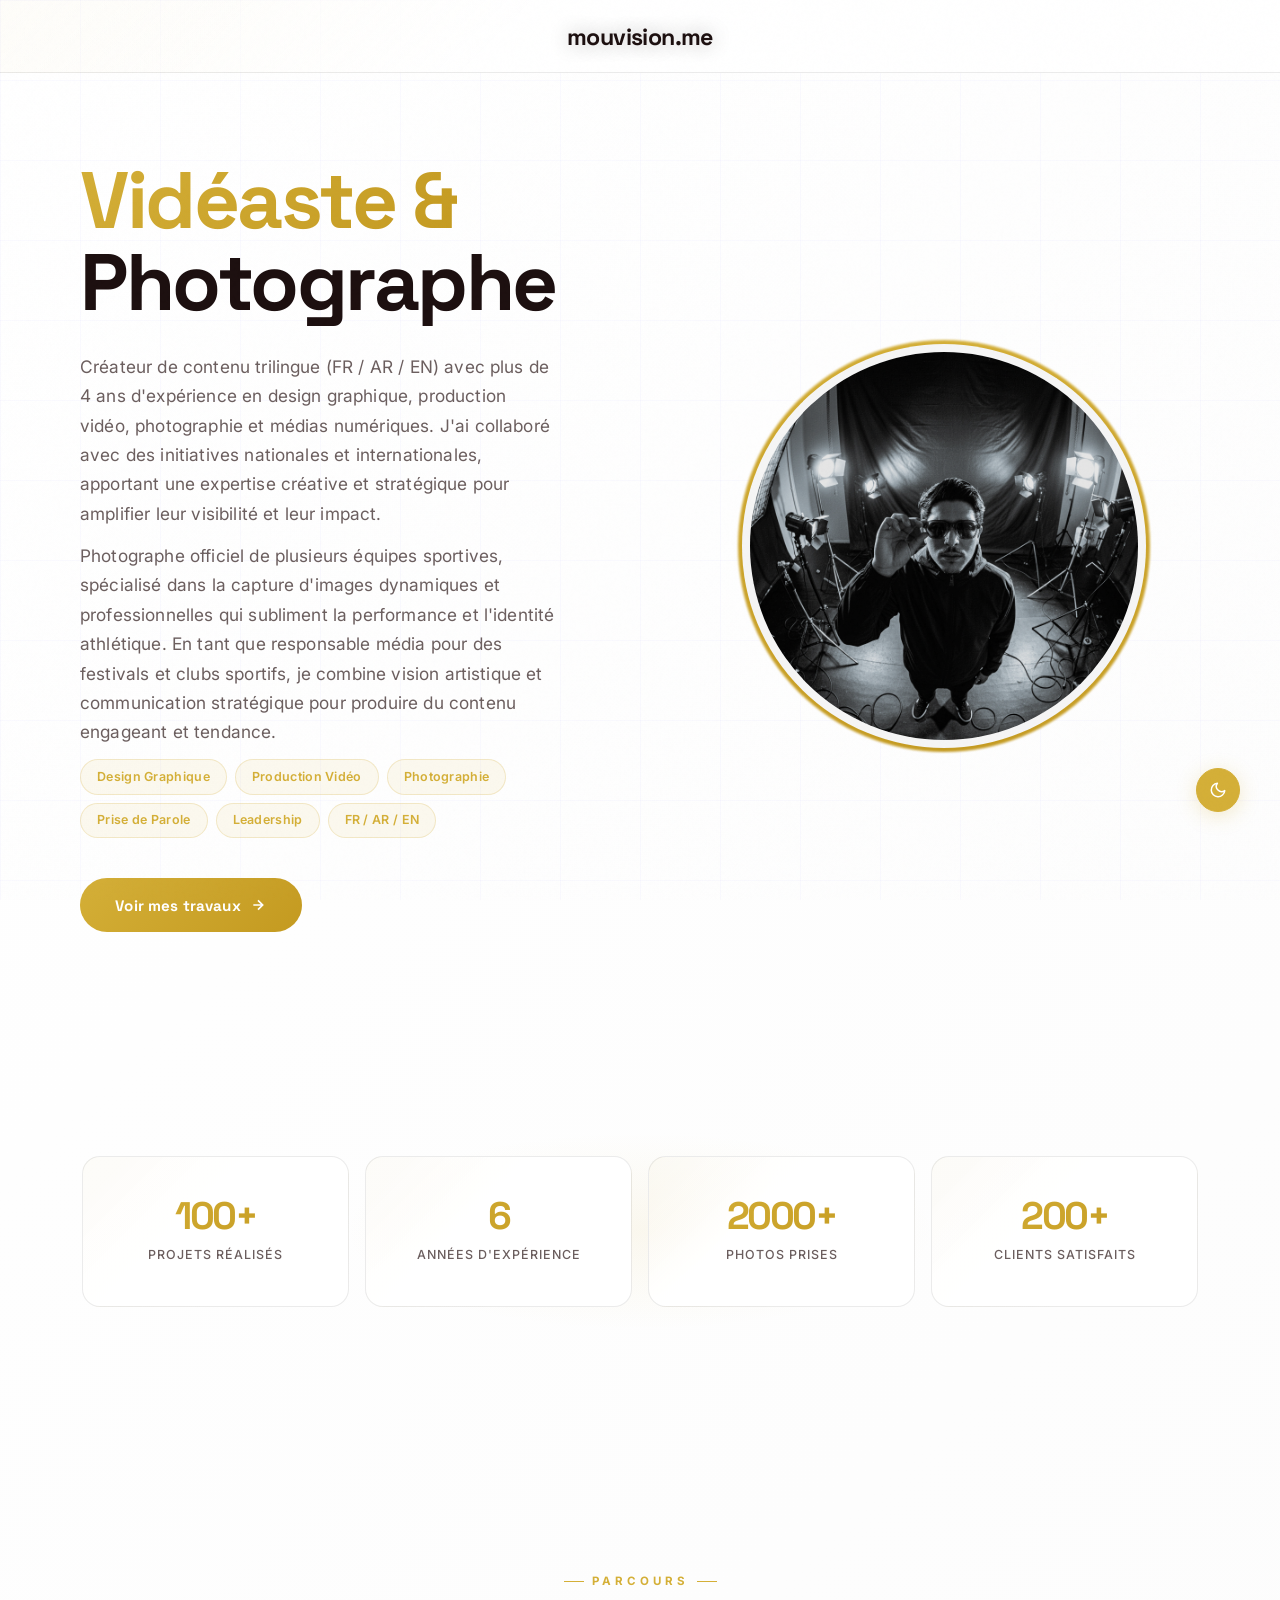
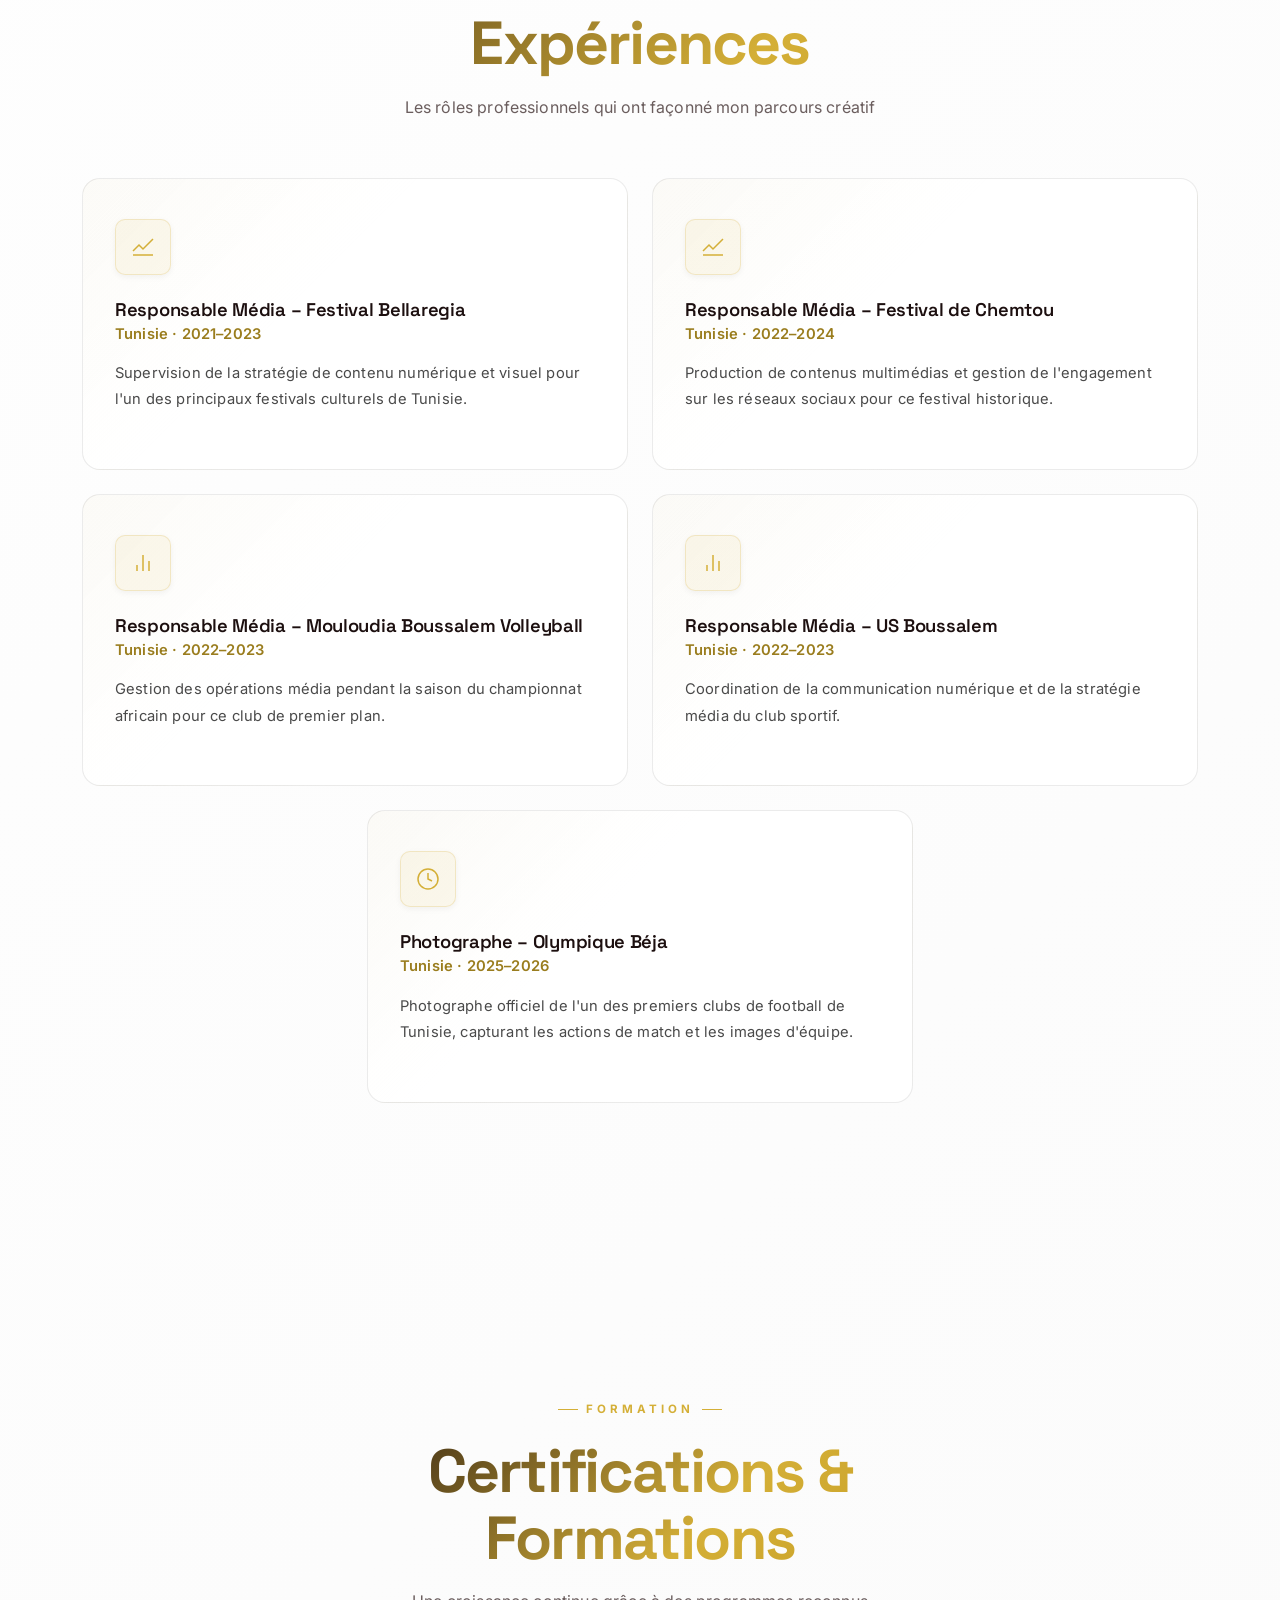
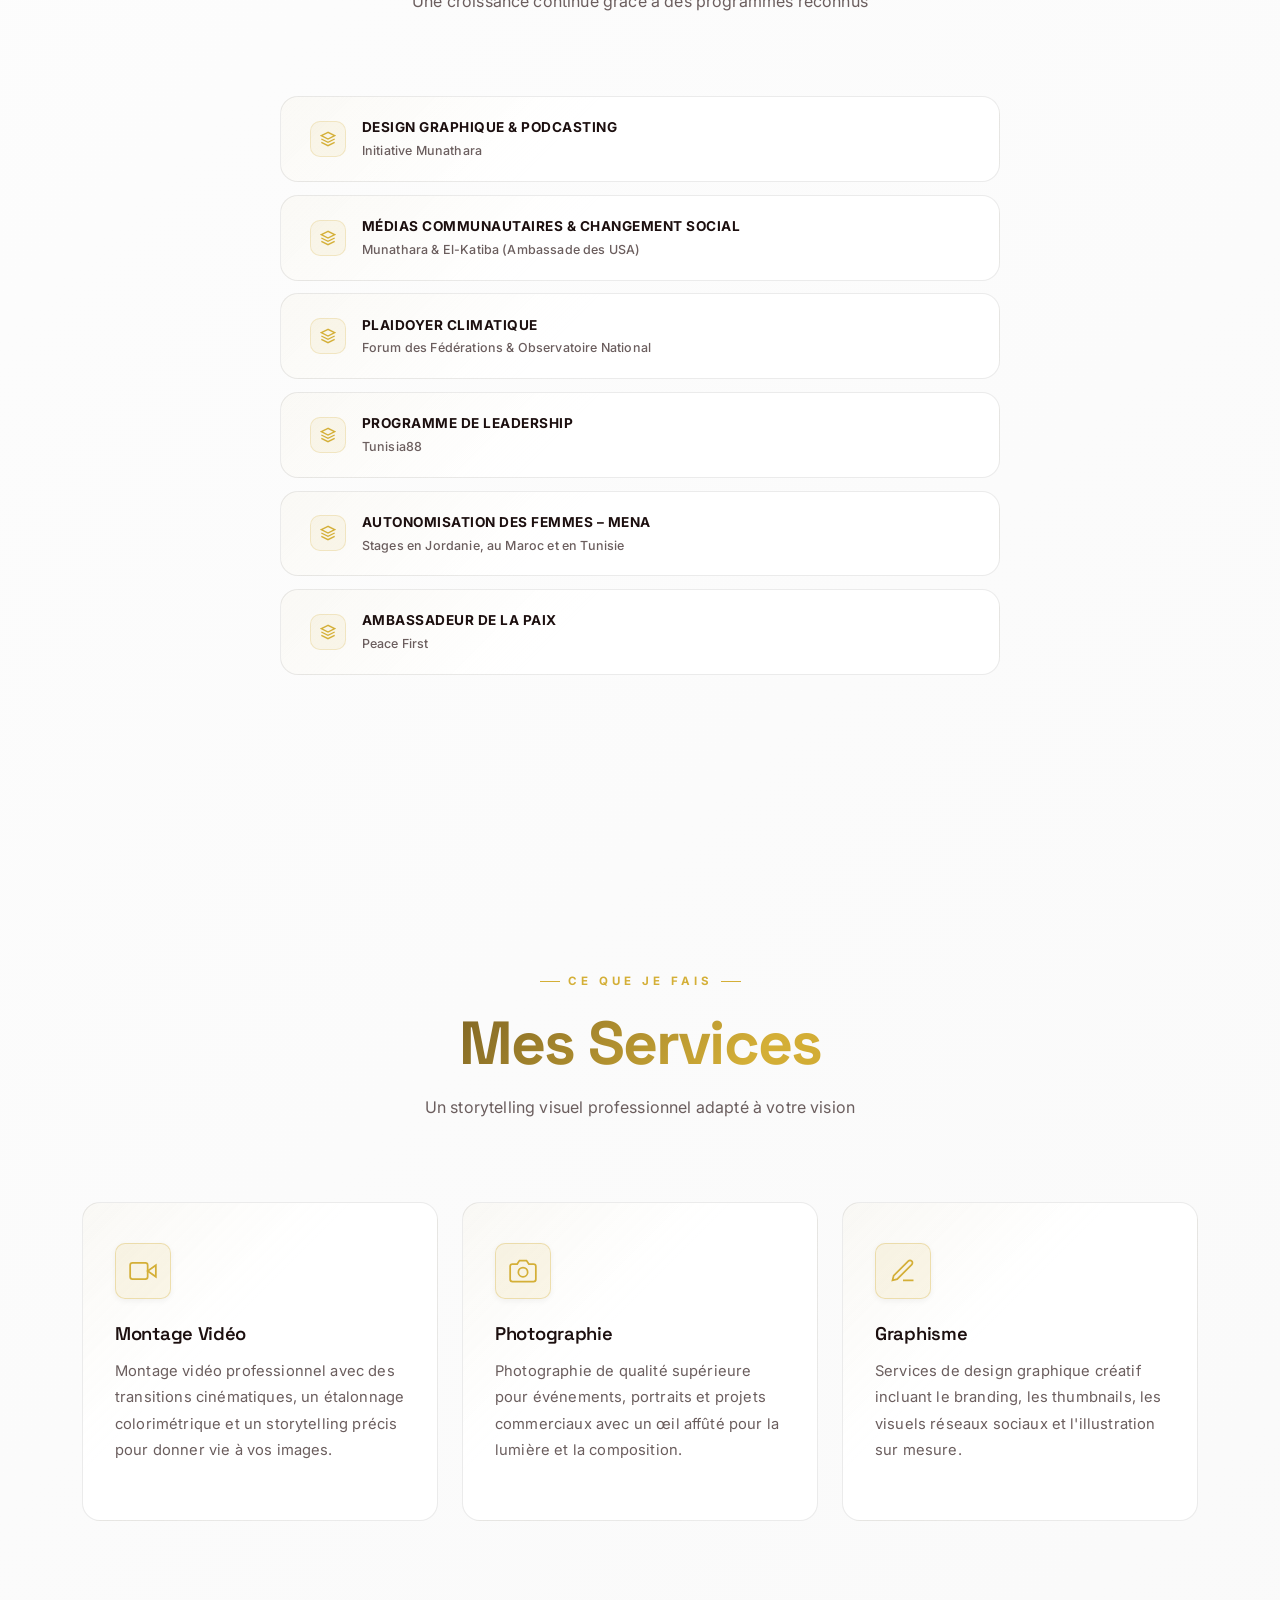
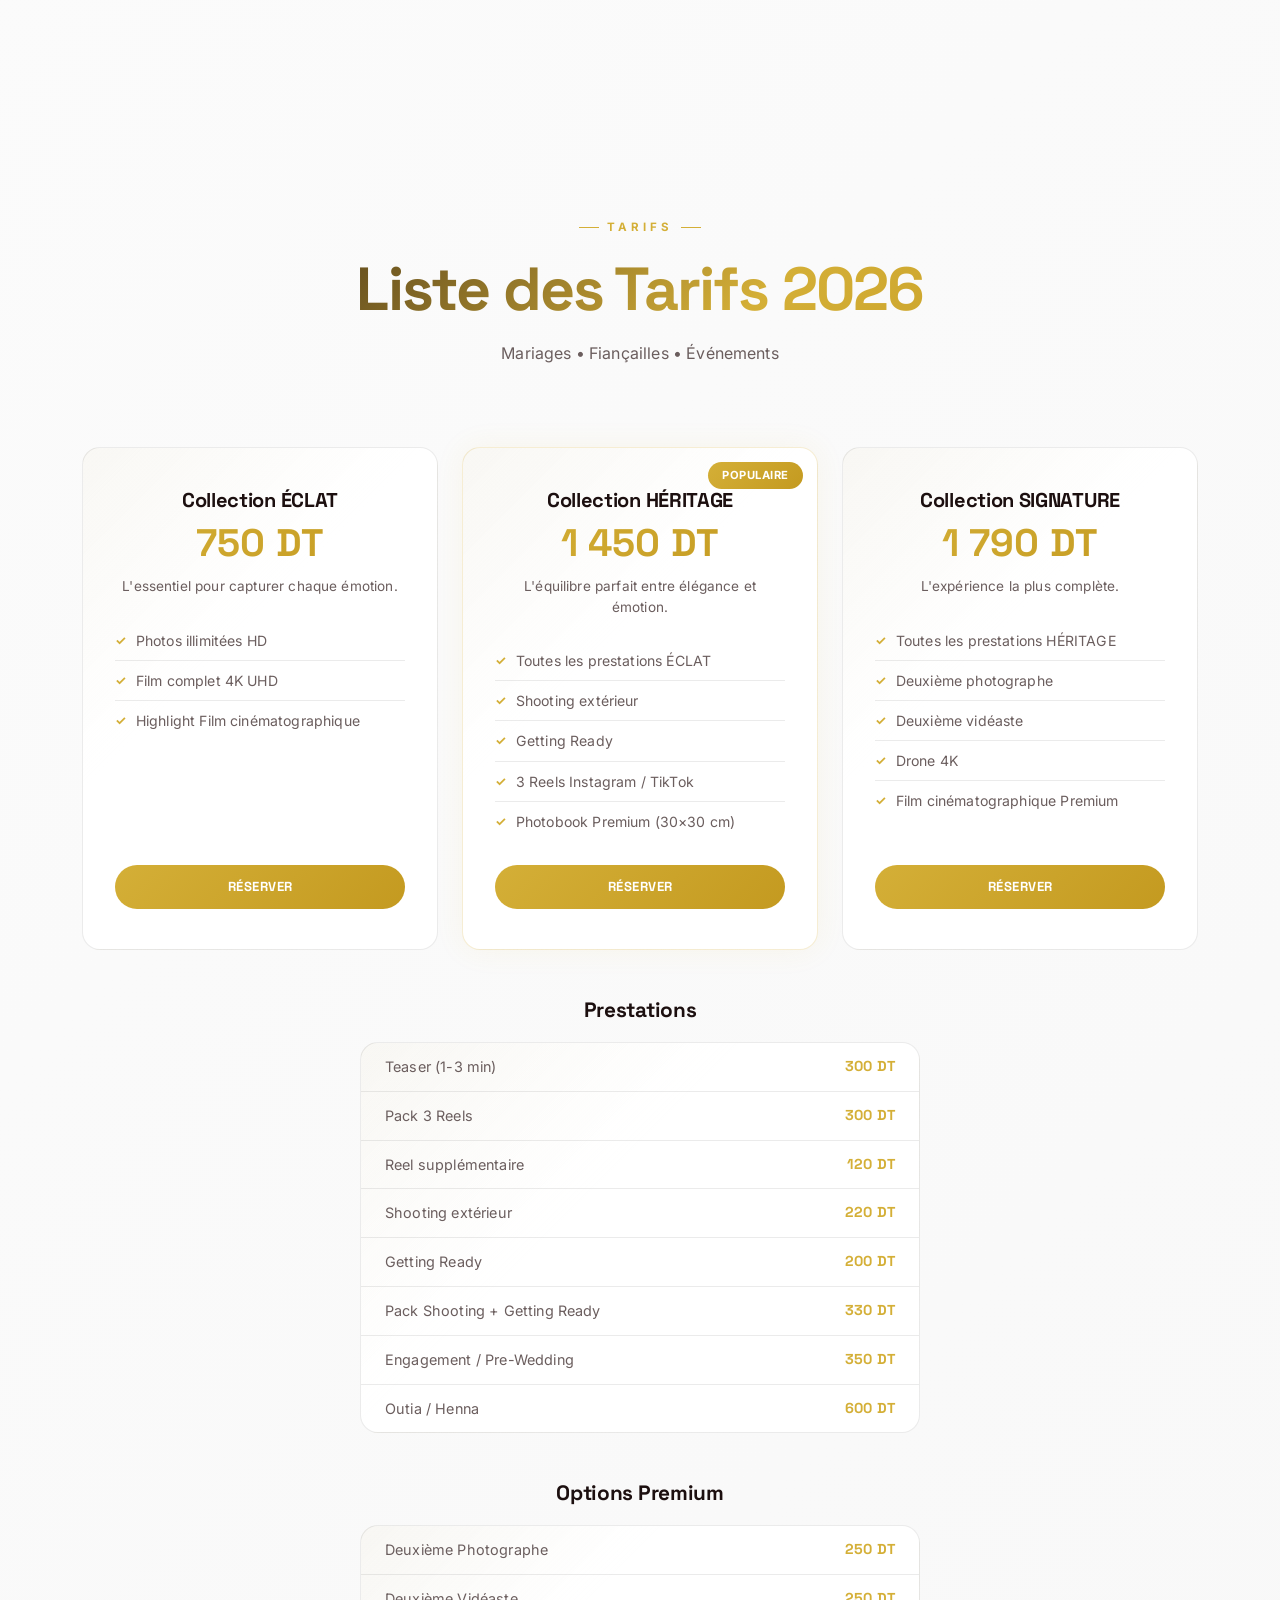
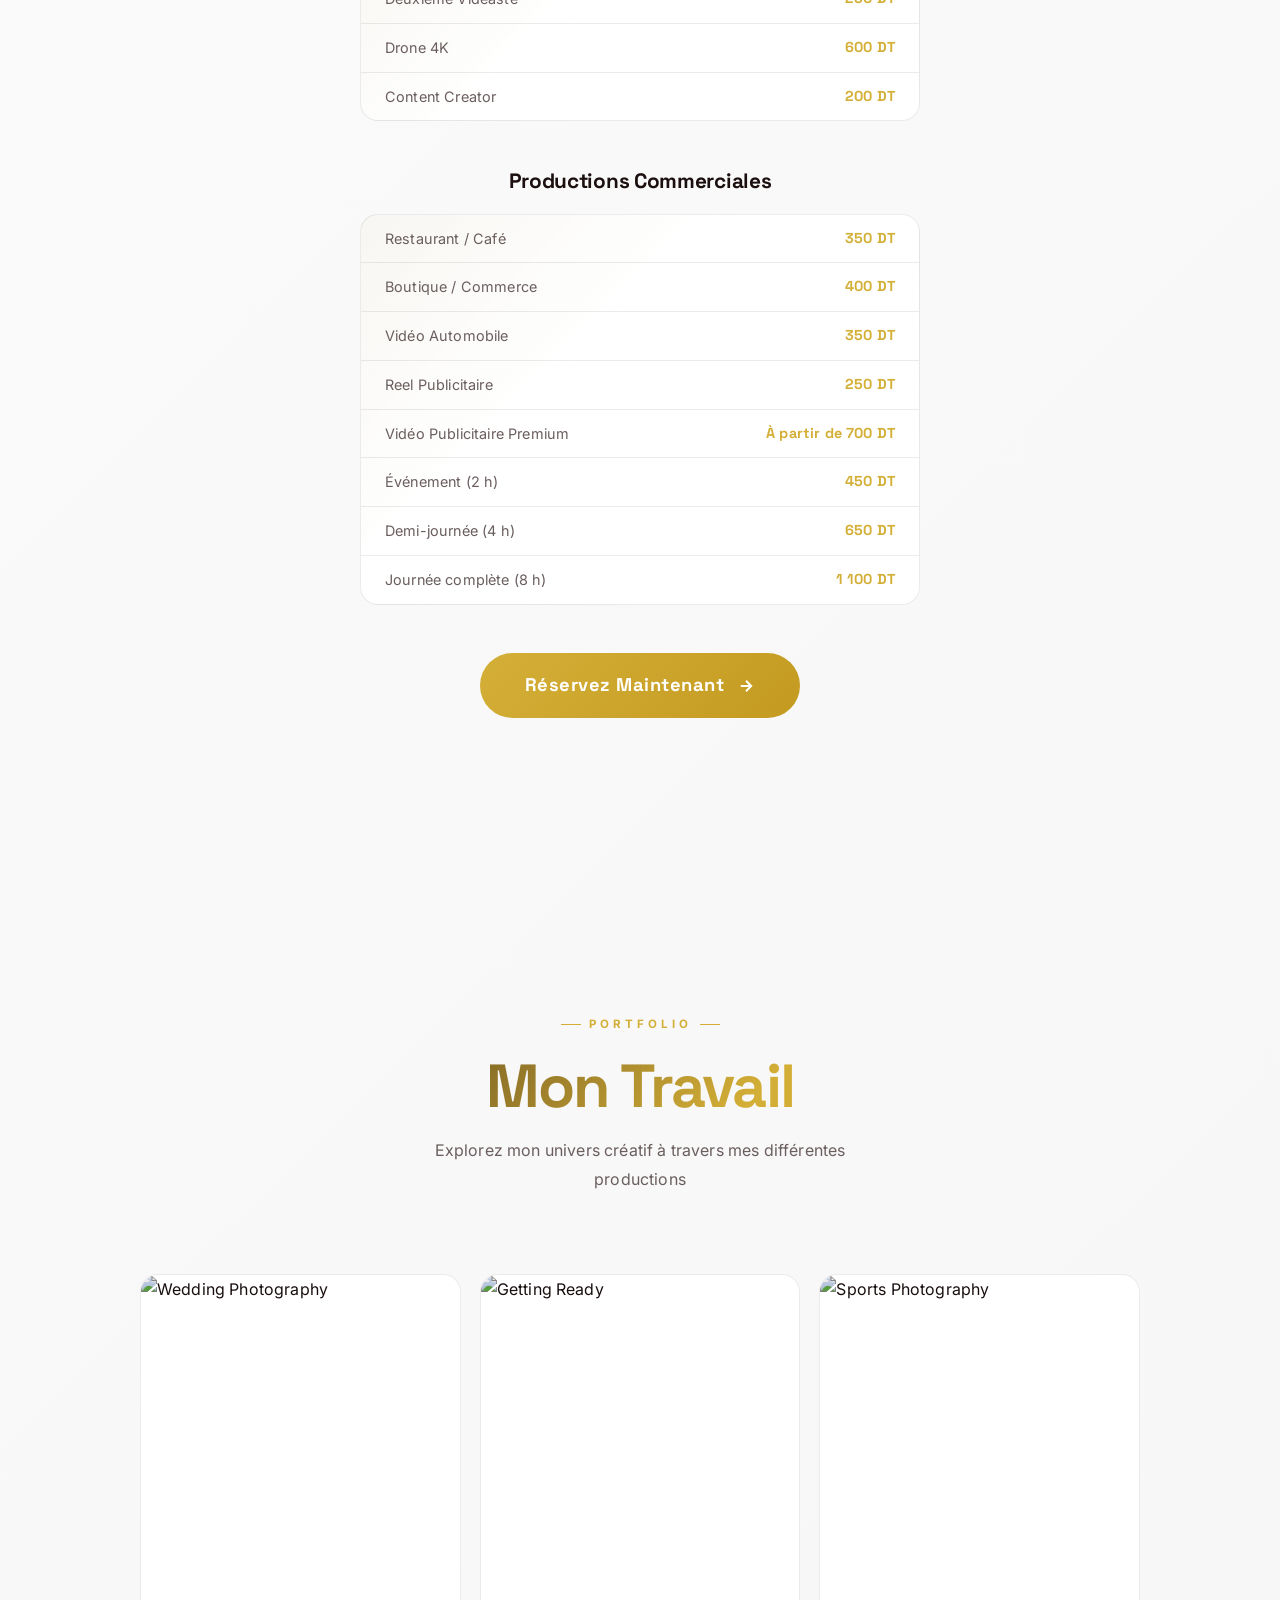
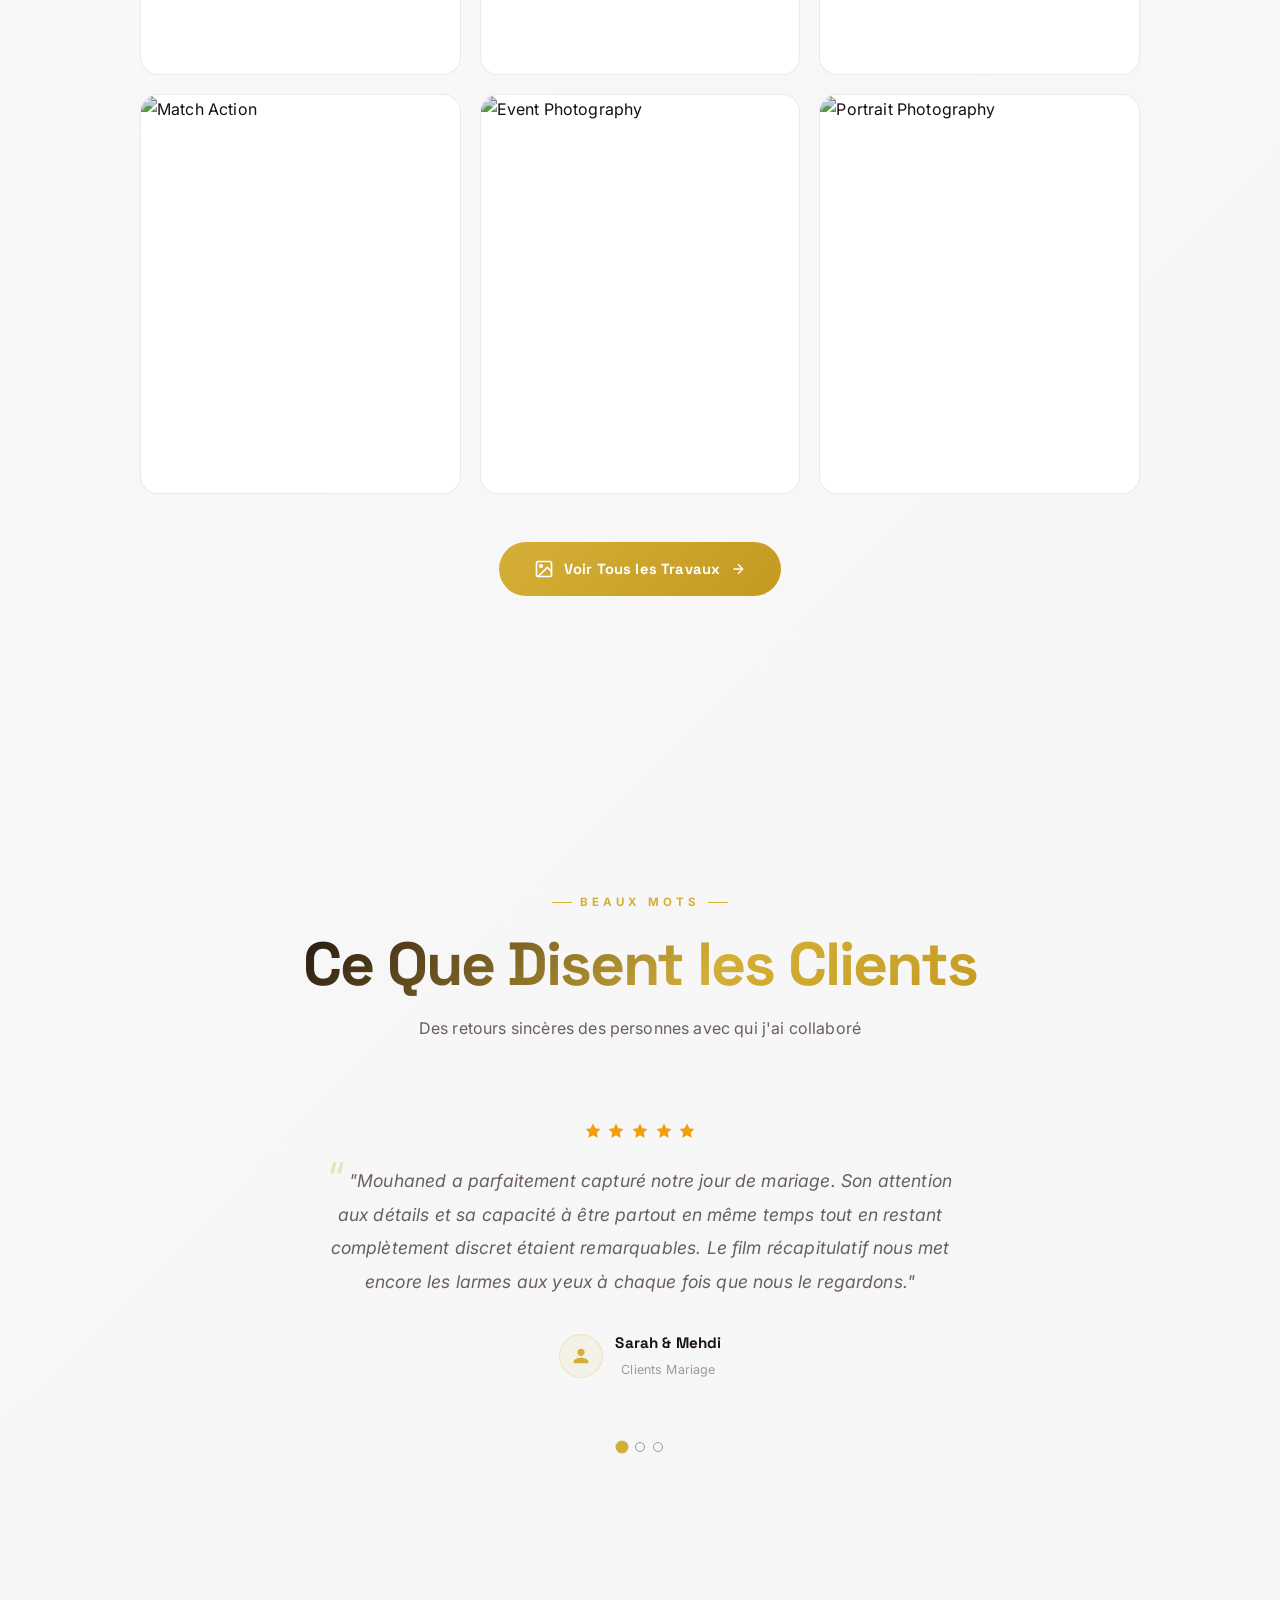
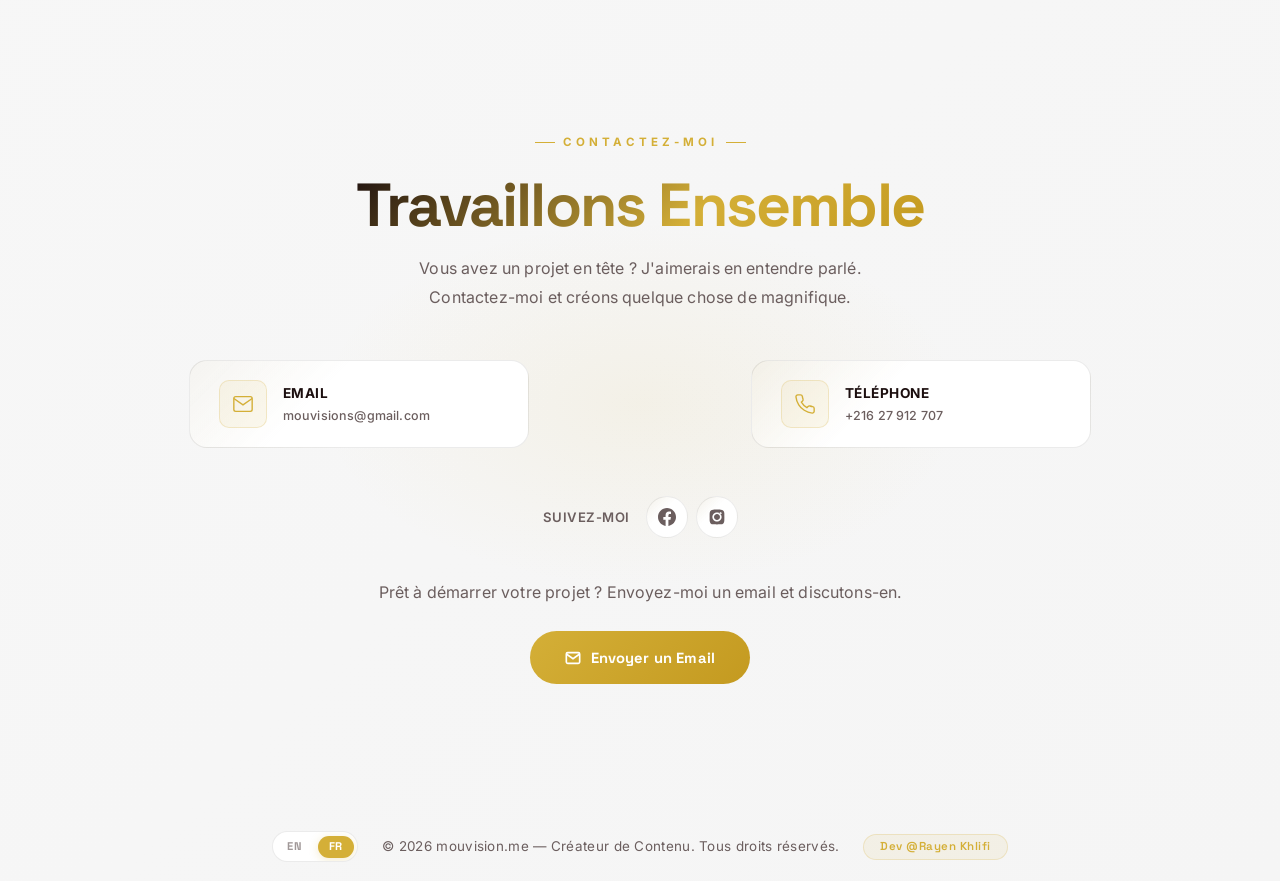
==== commit f2342366: ".666" ====
--- a/index.html
+++ b/index.html
@@ -65,27 +65,10 @@
         <div class="loading-percent" id="loadingPercent">0%</div>
     </div>
 
-    <!-- Mobile Nav Overlay -->
-    <div class="mobile-nav" id="mobileNav">
-        <a href="#about" class="mobile-nav-link">About Me</a>
-        <a href="#services" class="mobile-nav-link">Expertise</a>
-        <a href="#pricing" class="mobile-nav-link">Tarifs</a>
-        <a href="#gallery" class="mobile-nav-link">Portfolio</a>
-        <a href="#testimonials" class="mobile-nav-link">Testimonials</a>
-        <a href="#contact" class="mobile-nav-link">Let's Talk</a>
-    </div>
-
     <!-- Header -->
     <header id="header">
         <nav>
             <a href="./" class="logo" id="logoLink">mouvision.me</a>
-            <div class="nav-right">
-                <button class="hamburger" id="hamburger" aria-label="Menu">
-                    <span></span>
-                    <span></span>
-                    <span></span>
-                </button>
-            </div>
         </nav>
     </header>
 
--- a/style.css
+++ b/style.css
@@ -1486,9 +1486,12 @@
 
 .footer-content p {
     margin: 0;
-    line-height: 1;
-    display: flex;
-    align-items: center;
+    line-height: 1.4;
+    display: flex;
+    align-items: center;
+    flex-wrap: wrap;
+    justify-content: center;
+    gap: 0.15rem;
 }
 
 footer span {
@@ -2647,7 +2650,9 @@
     }
 
     footer {
-        padding: 1rem 1.25rem;
+        padding: 1.25rem 4.5rem 1.25rem 1.25rem;
+        font-size: 0.75rem;
+        line-height: 1.4;
     }
 
     .mobile-nav a {
@@ -2749,5 +2754,14 @@
         flex-direction: column;
         gap: 0.8rem;
     }
-}
-
+
+    footer {
+        padding: 1.25rem 3.5rem 3.5rem 1.25rem;
+        font-size: 0.68rem;
+    }
+
+    .dev-credit {
+        margin-bottom: 0;
+    }
+}
+
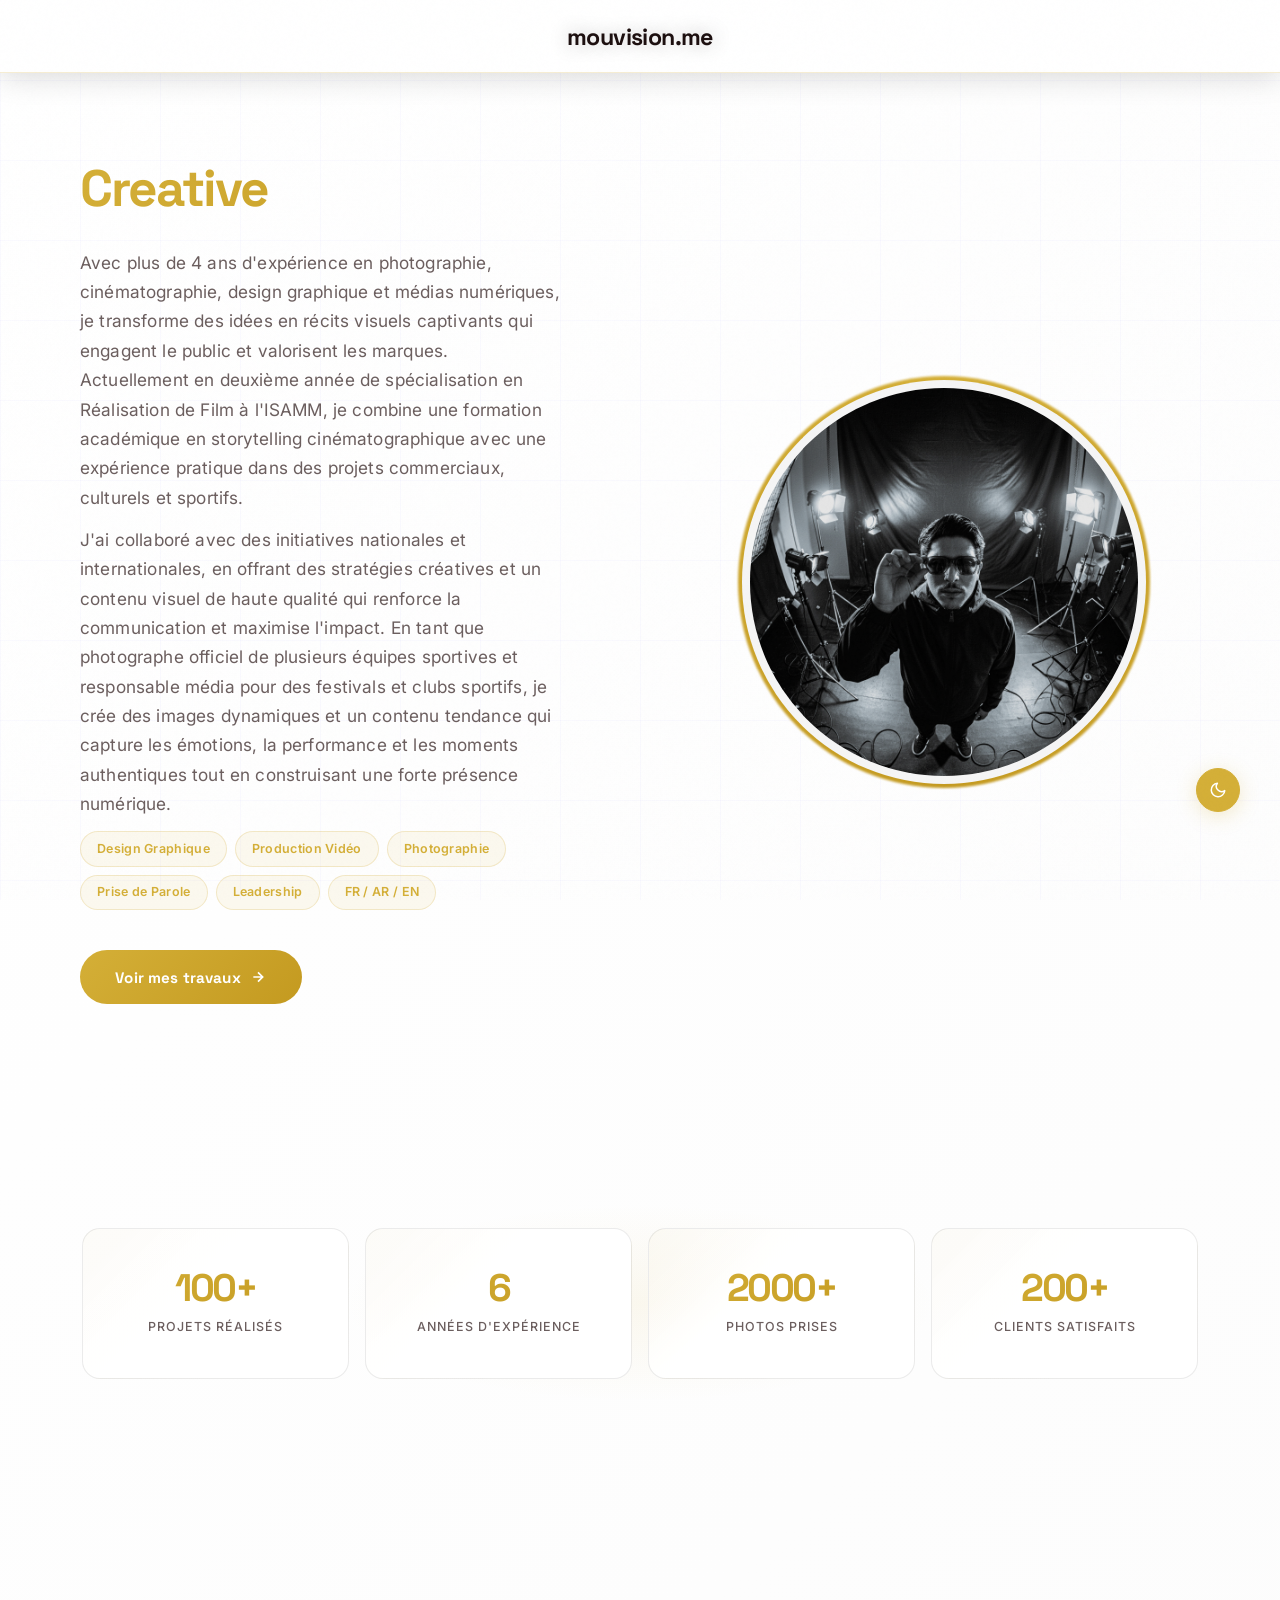
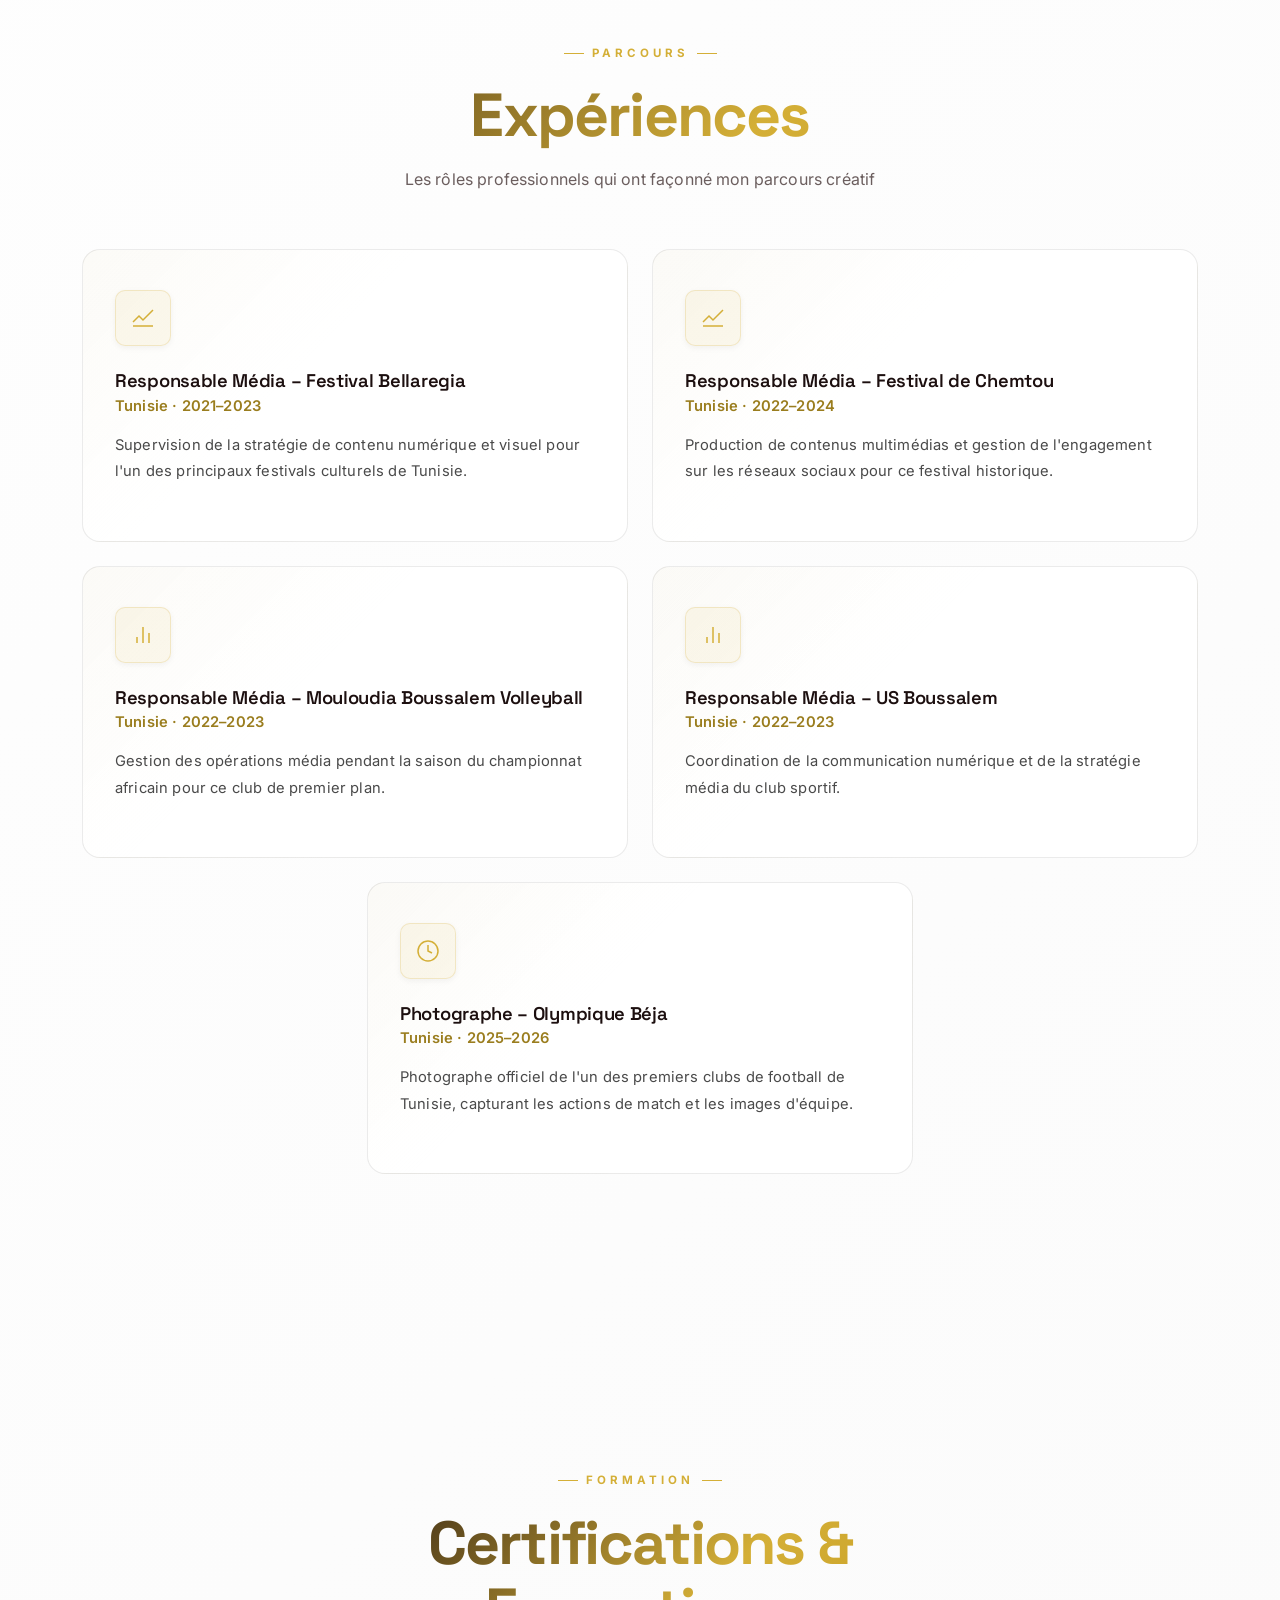
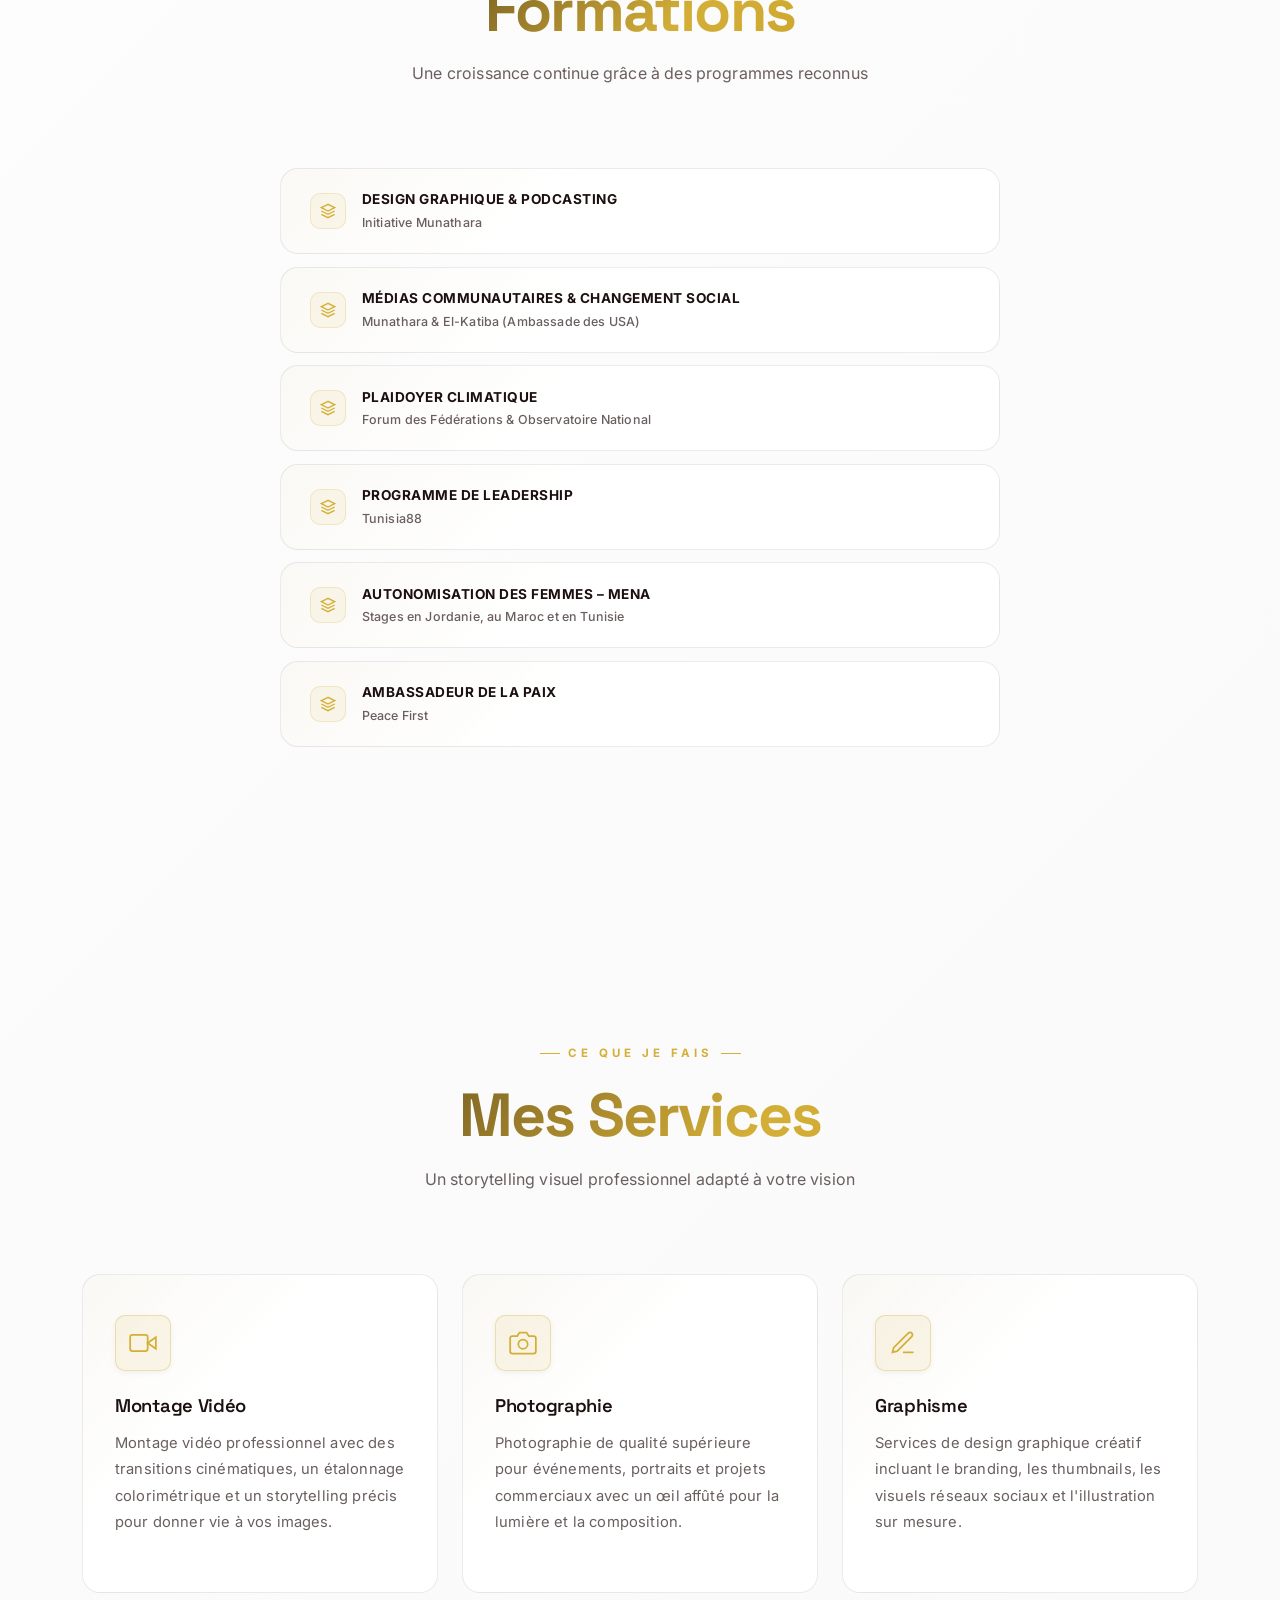
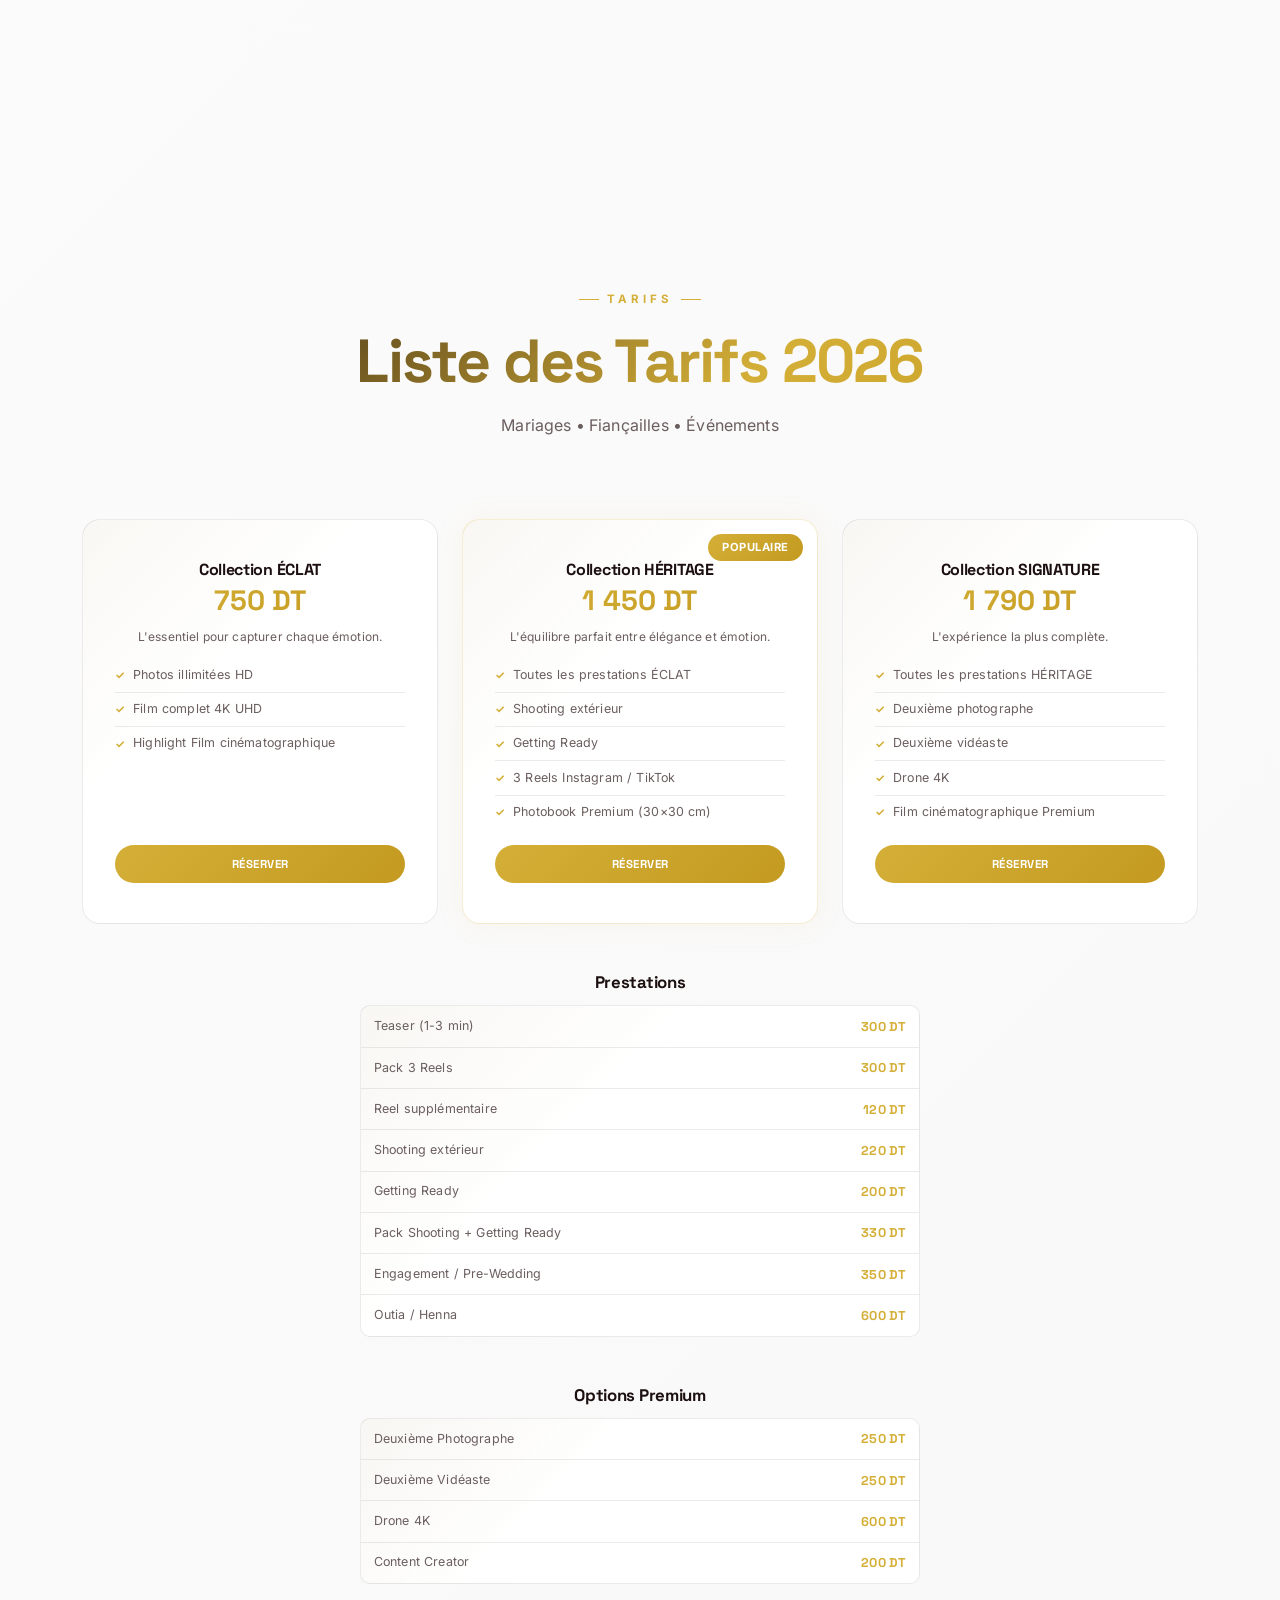
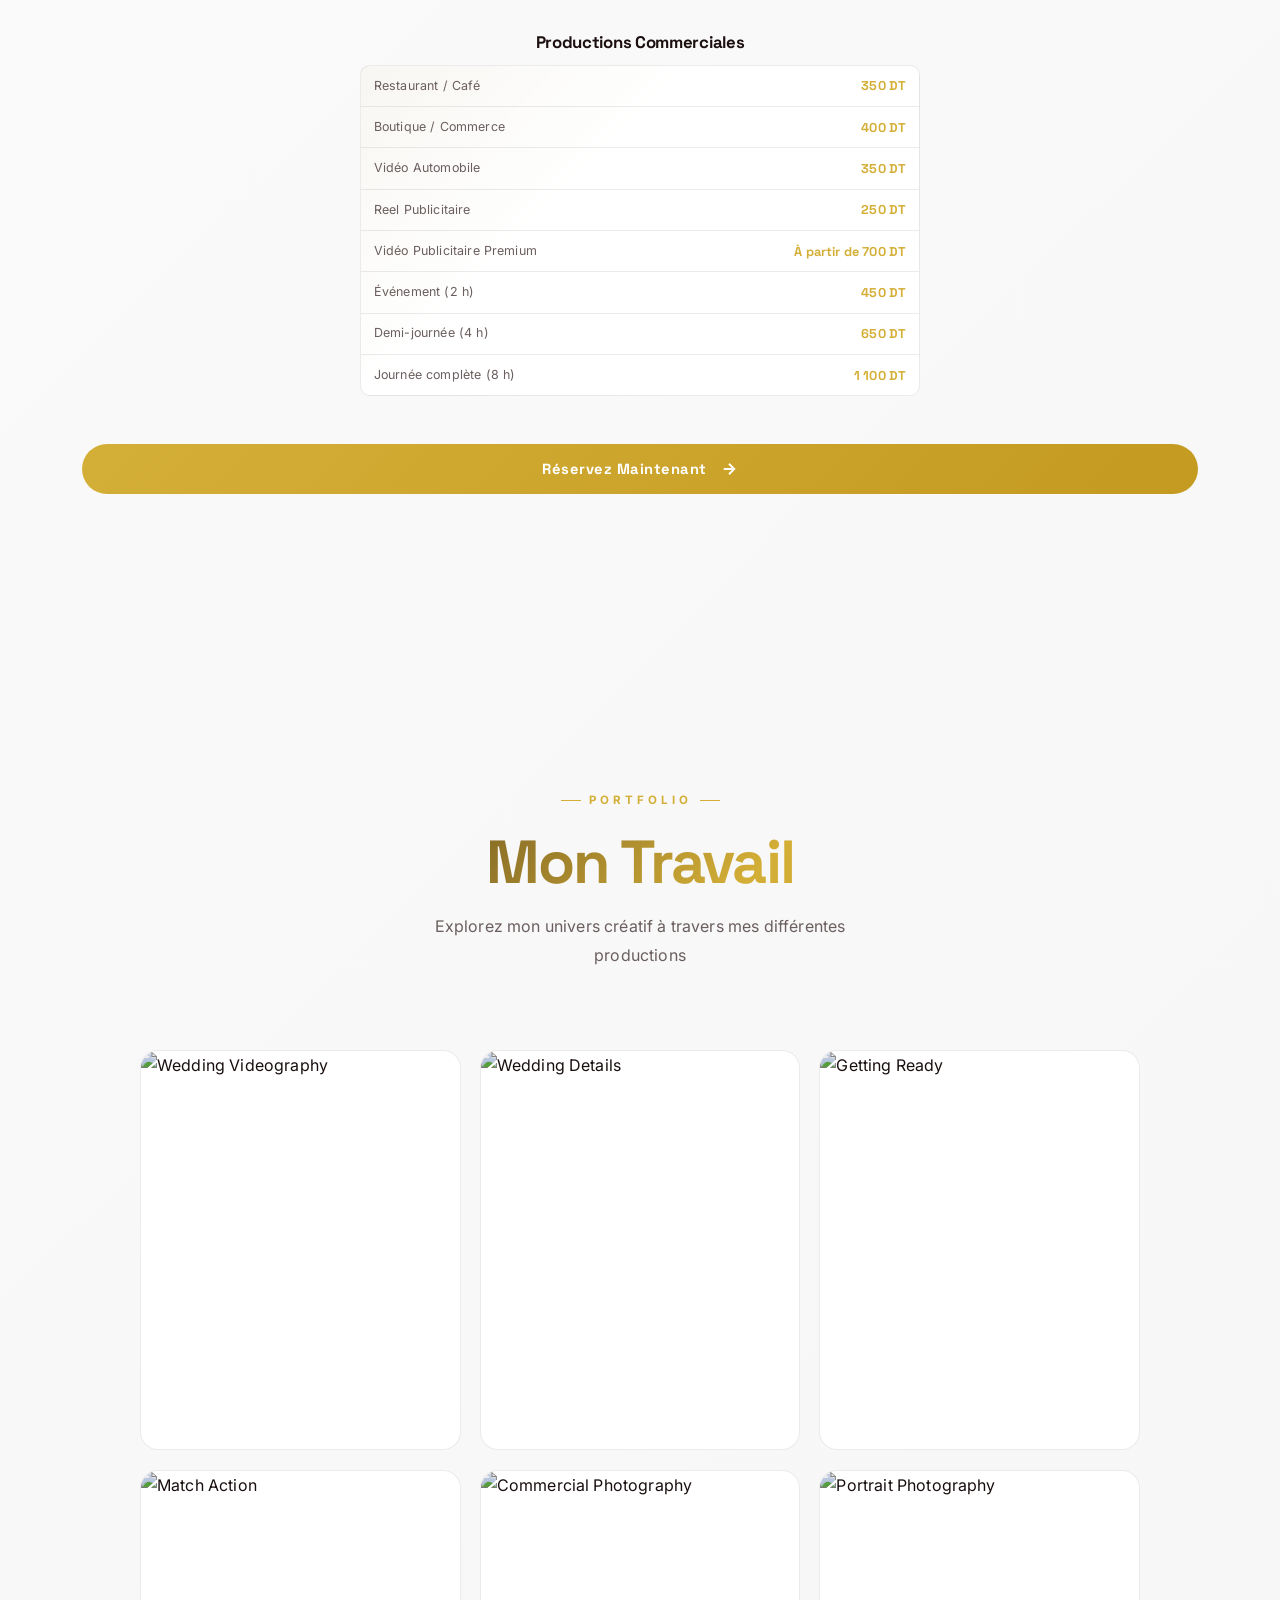
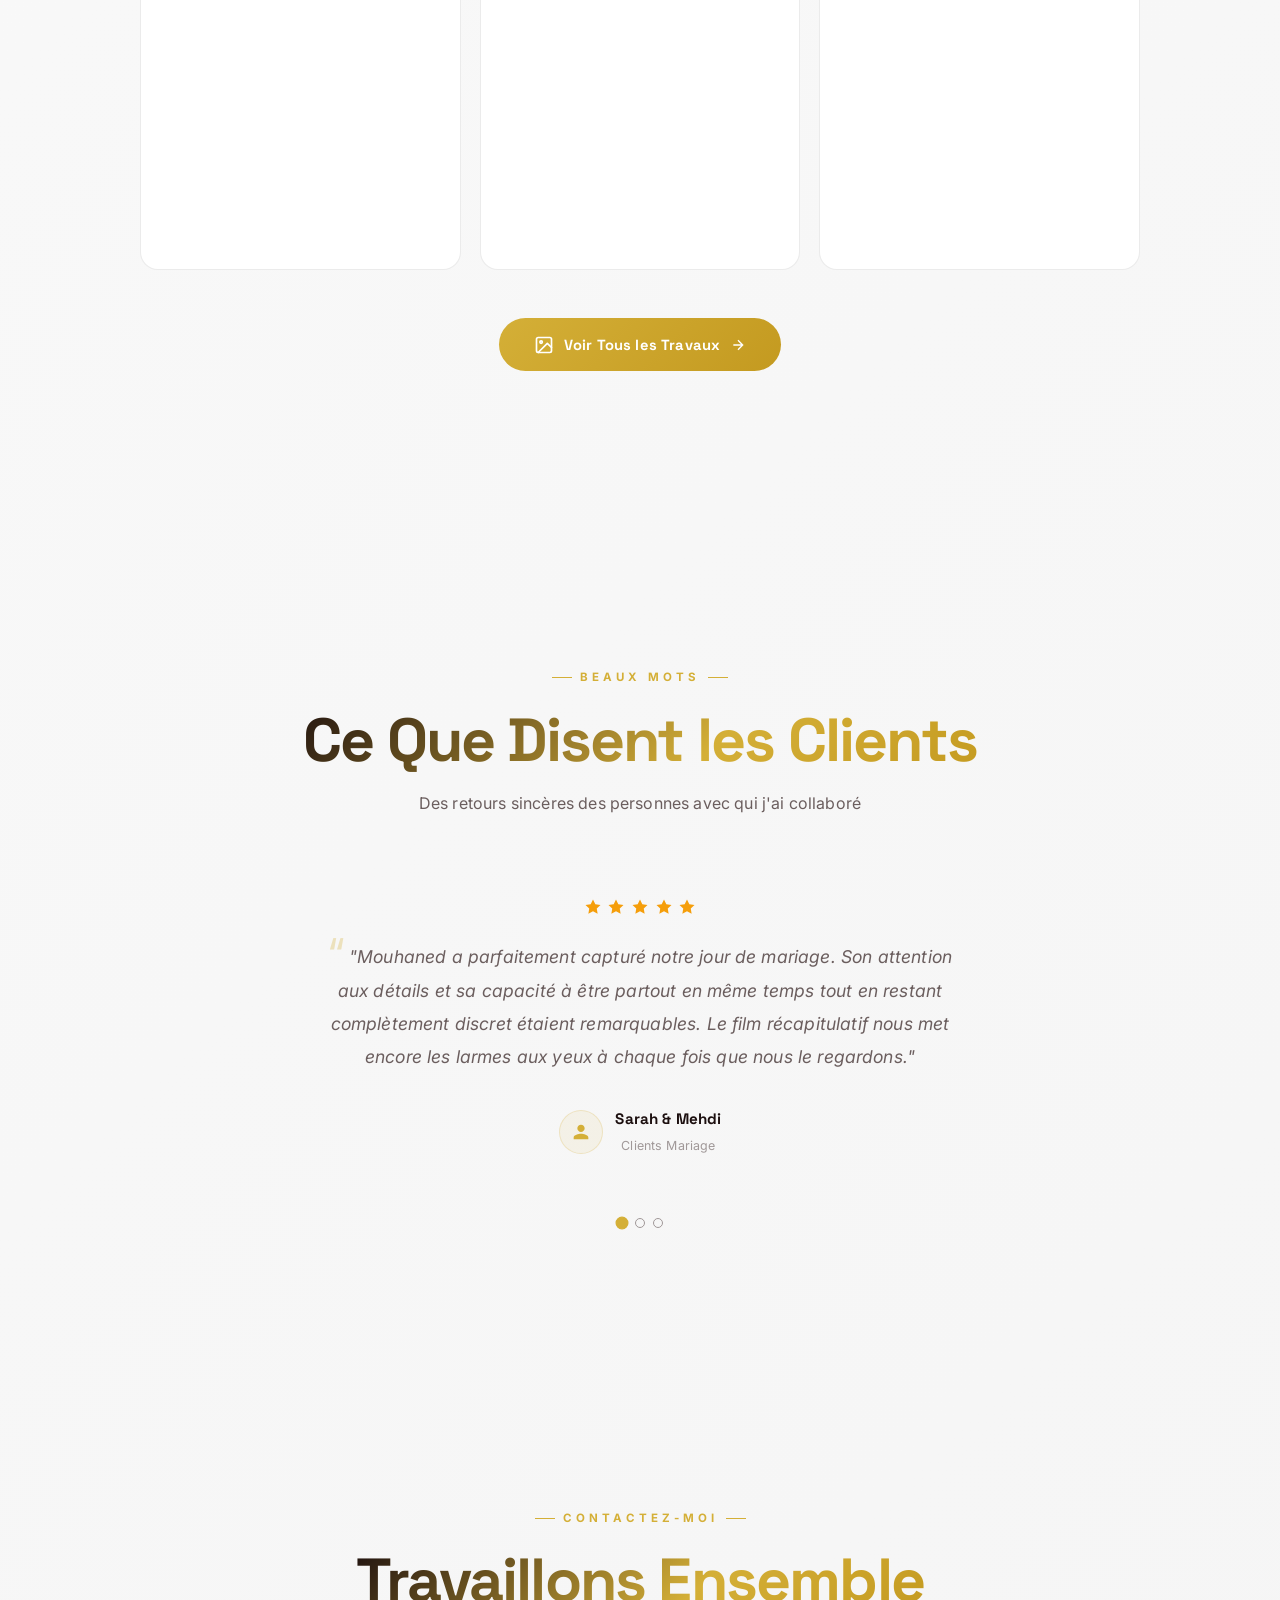
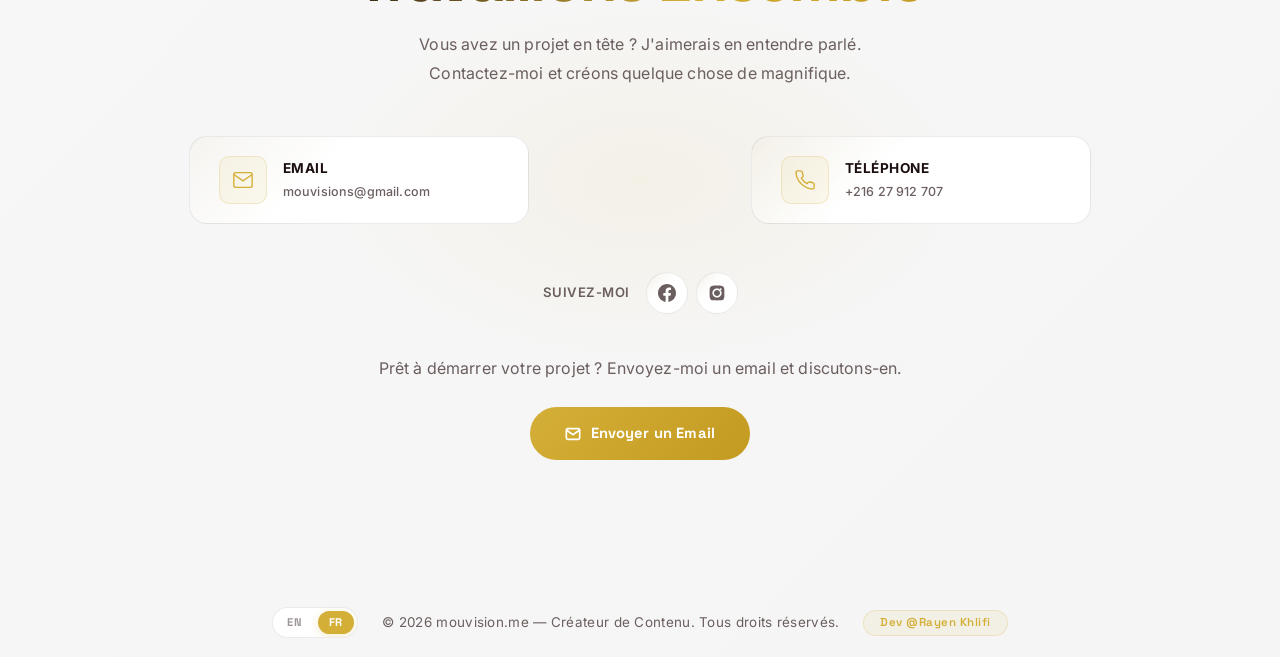
==== commit fd14bfdd: "aaaaaaa" ====
--- a/index.html
+++ b/index.html
@@ -4,9 +4,9 @@
 <head>
     <meta charset="UTF-8">
     <meta name="viewport" content="width=device-width, initial-scale=1.0">
-    <title>Mouhaned Aouadi — Videographer & Professional Photographer</title>
+    <title>Mouhaned Aouadi — Creative Photographer, Filmmaker &amp; Multimedia Storyteller</title>
     <meta name="description"
-        content="Professional portfolio of Mouhaned Aouadi — Videographer and photographer specialized in weddings, events and music videos in Tunisia.">
+        content="Professional portfolio of Mouhaned Aouadi — Creative Photographer, Filmmaker and Multimedia Storyteller specialized in weddings, events and sports photography in Tunisia.">
     <meta name="keywords" content="videographer, photographer, wedding, events, Tunisia, Mouhaned Aouadi, portfolio">
     <meta name="robots" content="index, follow">
     <link rel="canonical" href="https://mouvision.me/">
@@ -17,16 +17,16 @@
     <link rel="stylesheet" href="https://cdn.jsdelivr.net/npm/bootstrap@5.3.3/dist/css/bootstrap.min.css">
     <link rel="stylesheet" href="style.css">
     <!-- Open Graph -->
-    <meta property="og:title" content="Mouhaned Aouadi — Videographer &amp; Professional Photographer">
-    <meta property="og:description" content="Professional portfolio of Mouhaned Aouadi — Videographer and photographer specialized in weddings, events and music videos in Tunisia.">
+    <meta property="og:title" content="Mouhaned Aouadi — Creative Photographer, Filmmaker &amp; Multimedia Storyteller">
+    <meta property="og:description" content="Professional portfolio of Mouhaned Aouadi — Creative Photographer, Filmmaker and Multimedia Storyteller specialized in weddings, events and sports photography in Tunisia.">
     <meta property="og:image" content="https://mouvision.me/photo1.jpeg">
     <meta property="og:url" content="https://mouvision.me">
     <meta property="og:type" content="website">
     <meta property="og:locale" content="en_US">
     <!-- Twitter Card -->
     <meta name="twitter:card" content="summary_large_image">
-    <meta name="twitter:title" content="Mouhaned Aouadi — Videographer &amp; Professional Photographer">
-    <meta name="twitter:description" content="Professional portfolio of Mouhaned Aouadi — Videographer and photographer specialized in weddings, events and music videos in Tunisia.">
+    <meta name="twitter:title" content="Mouhaned Aouadi — Creative Photographer, Filmmaker &amp; Multimedia Storyteller">
+    <meta name="twitter:description" content="Professional portfolio of Mouhaned Aouadi — Creative Photographer, Filmmaker and Multimedia Storyteller specialized in weddings, events and sports photography in Tunisia.">
     <meta name="twitter:image" content="https://mouvision.me/photo1.jpeg">
     <!-- JSON-LD Structured Data -->
     <script type="application/ld+json">
@@ -34,7 +34,7 @@
       "@context": "https://schema.org",
       "@type": "Person",
       "name": "Mouhaned Aouadi",
-      "jobTitle": "Videographer & Photographer",
+      "jobTitle": "Creative Photographer, Filmmaker & Multimedia Storyteller",
       "url": "https://mouvision.me",
       "email": "mouvisions@gmail.com",
       "telephone": "+21627912707",
@@ -77,9 +77,9 @@
     <section class="about" id="about">
         <div class="about-content">
             <div class="about-text">
-                <h1><span class="highlight" data-i18n="about.titleHighlight">Videographer &amp;</span> <span data-i18n="about.titleRest">Photographer</span></h1>
-                <p data-i18n="about.desc1">Trilingual content creator (FR / AR / EN) with 4+ years in graphic design, video production, photography, and digital media. I've collaborated with national and international initiatives, bringing creative and strategic expertise to amplify their visibility and impact.</p>
-                <p data-i18n="about.desc2">Official photographer for multiple sports teams, skilled in capturing dynamic, professional imagery that elevates athletic performance and identity. As a media manager for festivals and sports clubs, I combine artistic vision with strategic communication to produce engaging, trend-aware content.</p>
+                <h1><span class="title-cycle-wrap"><span class="title-cycle" id="titleCycle">Creative Photographer</span></span></h1>
+                <p data-i18n="about.desc1">With over 4 years of experience in photography, filmmaking, graphic design, and digital media, I transform ideas into compelling visual stories that engage audiences and elevate brands. Currently in my second year specializing in Film Directing at ISAMM, I combine academic training in cinematic storytelling with hands-on experience across commercial, cultural, and sports projects.</p>
+                <p data-i18n="about.desc2">I've collaborated with national and international initiatives, delivering creative strategies and high-quality visual content that strengthens communication and maximizes impact. As the official photographer for multiple sports teams and a media manager for festivals and sports clubs, I create dynamic imagery and trend-driven content that captures emotion, performance, and authentic moments while building a strong digital presence.</p>
                 <div class="skills">
                     <span class="skill-tag" data-i18n="about.skill1">Graphic Design</span>
                     <span class="skill-tag" data-i18n="about.skill2">Video Production</span>
@@ -100,7 +100,7 @@
                 <div class="about-image-ring"></div>
                 <div class="about-image-ring-2"></div>
                 <div class="about-image-inner">
-                    <img src="photo1.jpeg" alt="Mouhaned Aouadi — Photographer &amp; Videographer" loading="lazy">
+                    <img src="photo1.jpeg" alt="Mouhaned Aouadi — Creative Photographer, Filmmaker &amp; Multimedia Storyteller" loading="lazy">
                 </div>
             </div>
         </div>
--- a/style.css
+++ b/style.css
@@ -242,33 +242,20 @@
     right: 0;
     z-index: 1000;
     padding: 1.1rem 0;
-    transition: padding 0.4s cubic-bezier(0.22, 1, 0.36, 1),
-                background 0.4s cubic-bezier(0.22, 1, 0.36, 1),
+    transition: background 0.4s cubic-bezier(0.22, 1, 0.36, 1),
                 box-shadow 0.4s cubic-bezier(0.22, 1, 0.36, 1);
-    will-change: padding;
 }
 
 header::before {
     content: '';
     position: absolute;
     inset: 0;
-    background: var(--bg-card-gradient);
-    border-bottom: 1px solid var(--border);
-    z-index: -2;
-    transition: background 0.4s cubic-bezier(0.22, 1, 0.36, 1),
-                border-color 0.4s cubic-bezier(0.22, 1, 0.36, 1);
-}
-
-header.scrolled {
-    padding: 0.55rem 0;
+    background: var(--bg-glass);
+    border-bottom: 1px solid var(--border-accent);
     backdrop-filter: blur(16px);
     -webkit-backdrop-filter: blur(16px);
-}
-
-header.scrolled::before {
-    background: var(--bg-glass);
-    border-bottom-color: var(--border-accent);
     box-shadow: 0 4px 30px rgba(0, 0, 0, 0.15);
+    z-index: -2;
 }
 
 nav {
@@ -545,10 +532,10 @@
 .about-text h1,
 .about-text h2 {
     font-family: 'Space Grotesk', sans-serif;
-    font-size: clamp(3rem, 6.5vw, 5rem);
+    font-size: clamp(2rem, 4.5vw, 3.2rem);
     font-weight: 700;
-    letter-spacing: -2.5px;
-    line-height: 1.02;
+    letter-spacing: -2px;
+    line-height: 1.1;
     margin-bottom: 1.8rem;
     color: var(--text-primary);
 }
@@ -556,6 +543,33 @@
 .about-text h1 .highlight,
 .about-text h2 .highlight {
     background: linear-gradient(135deg, var(--accent) 0%, var(--accent-2) 100%);
+    -webkit-background-clip: text;
+    -webkit-text-fill-color: transparent;
+    background-clip: text;
+    white-space: nowrap;
+}
+
+.title-cycle-wrap {
+    display: inline-block;
+    overflow: hidden;
+    vertical-align: bottom;
+    height: 1.15em;
+    line-height: 1.15;
+    position: relative;
+}
+
+.title-cycle {
+    display: inline-block;
+    background: linear-gradient(135deg, var(--accent) 0%, var(--accent-2) 100%);
+    -webkit-background-clip: text;
+    -webkit-text-fill-color: transparent;
+    background-clip: text;
+    position: relative;
+    transition: opacity 0.4s ease, transform 0.4s ease;
+}
+
+.title-cycle-sub {
+    background: linear-gradient(135deg, var(--text-primary) 0%, var(--accent) 60%, var(--accent-2) 100%);
     -webkit-background-clip: text;
     -webkit-text-fill-color: transparent;
     background-clip: text;
@@ -598,9 +612,6 @@
     background: var(--accent);
     color: white;
     border-color: var(--accent);
-    transform: translateY(-5px) scale(1.08);
-    box-shadow: 0 12px 28px var(--accent-glow), 0 0 0 3px var(--accent-soft);
-    letter-spacing: 0.8px;
 }
 
 .about-cta {
@@ -2397,6 +2408,18 @@
         padding: 5rem 1rem;
     }
 
+    .pricing .row .col:nth-child(2) {
+        order: -1;
+    }
+
+    .pricing .row .col:nth-child(1) {
+        order: 0;
+    }
+
+    .pricing .row .col:nth-child(3) {
+        order: 1;
+    }
+
     .section-header {
         margin-bottom: 3rem;
     }
@@ -2414,13 +2437,7 @@
     .pricing-featured:hover {
         transform: translateY(-6px);
     }
-
-    .pricing-badge {
-        font-size: 0.6rem;
-        padding: 0.2rem 0.65rem;
-        top: 10px;
-        right: 10px;
-    }
+}
 
     .pricing-name {
         font-size: 1rem;
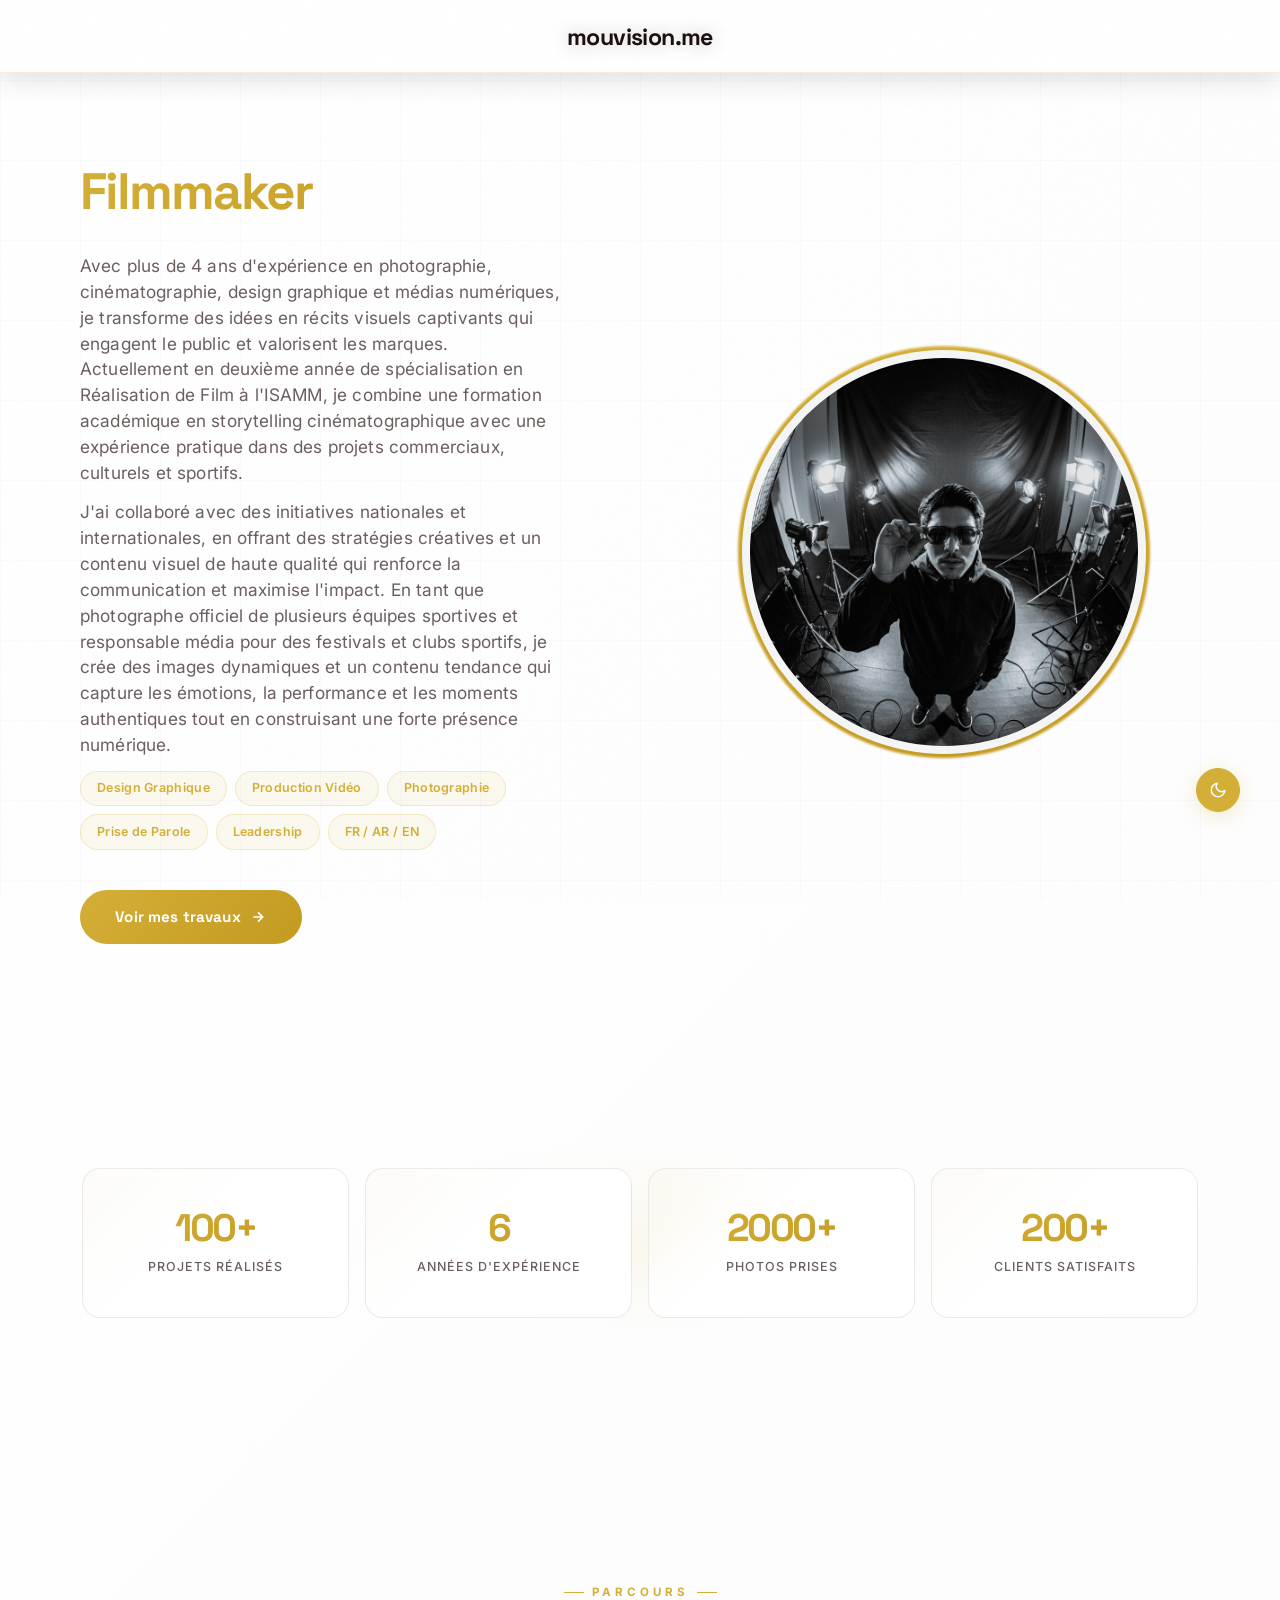
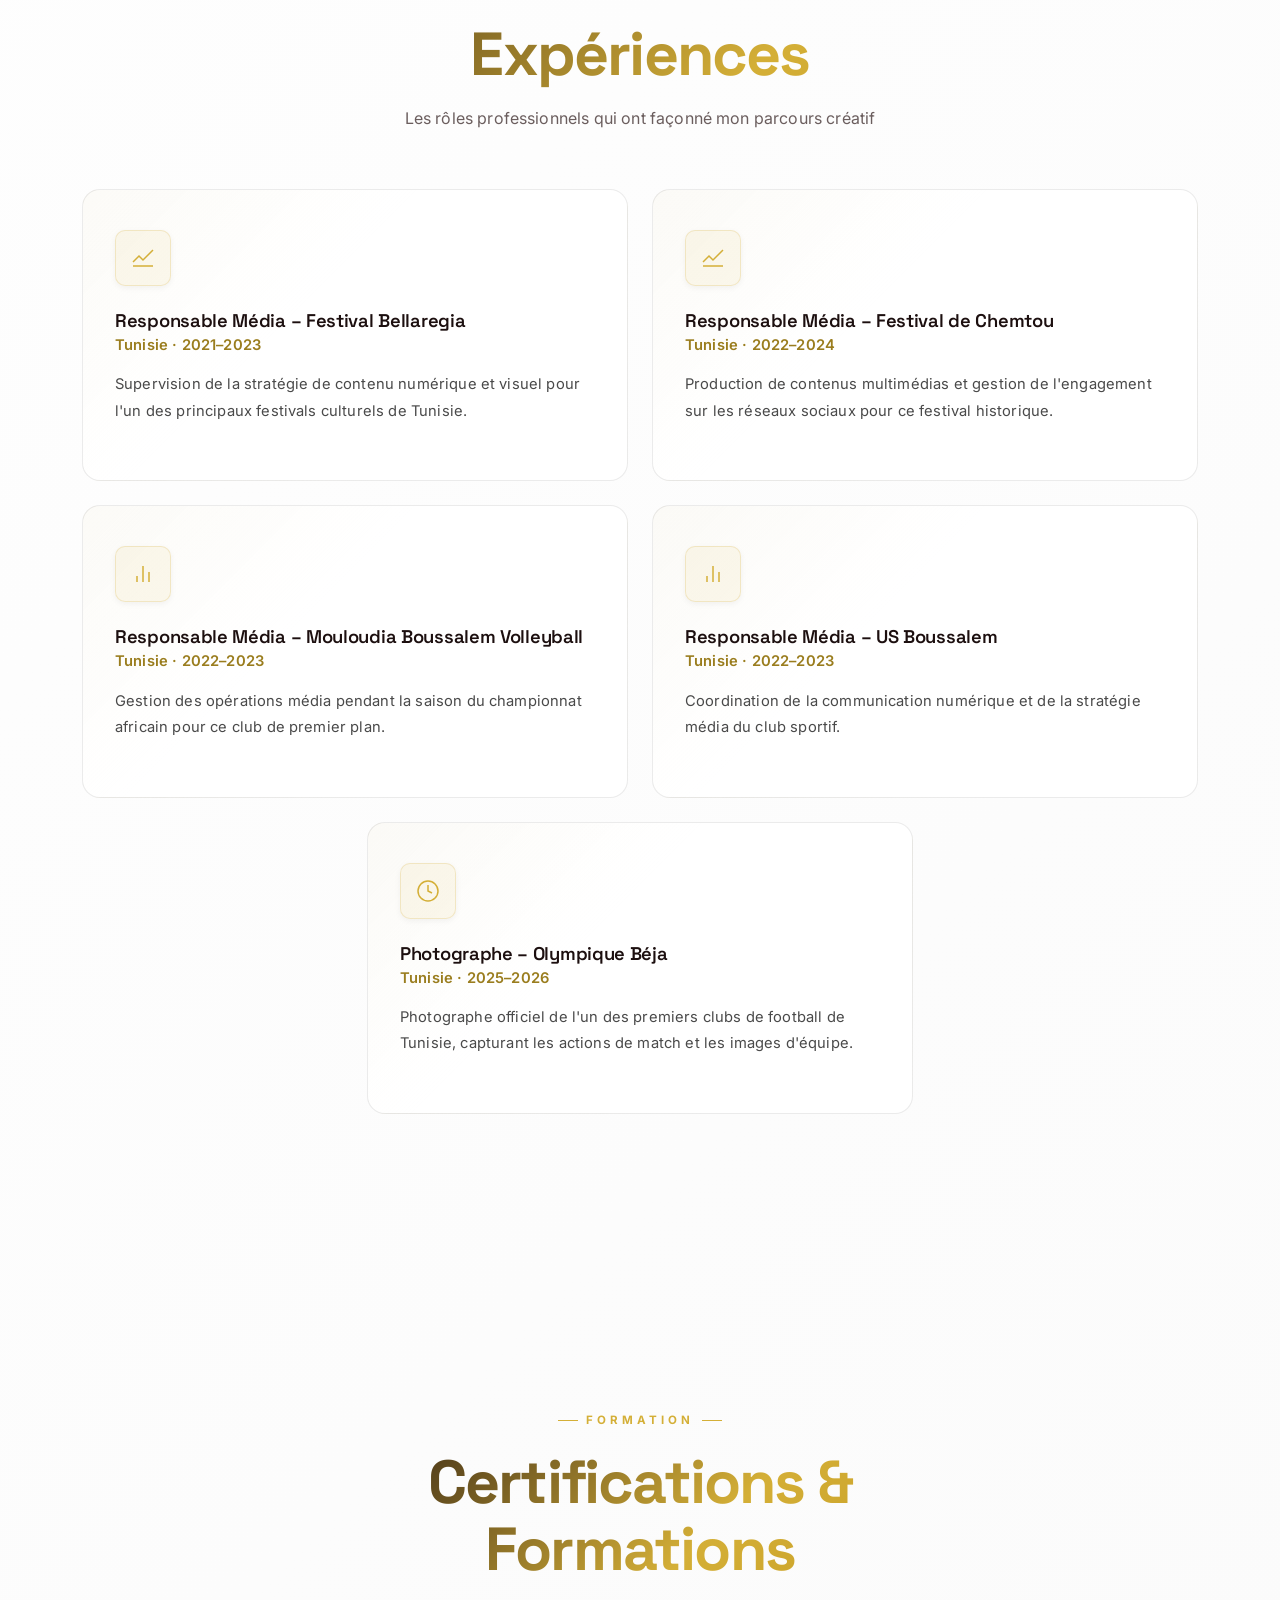
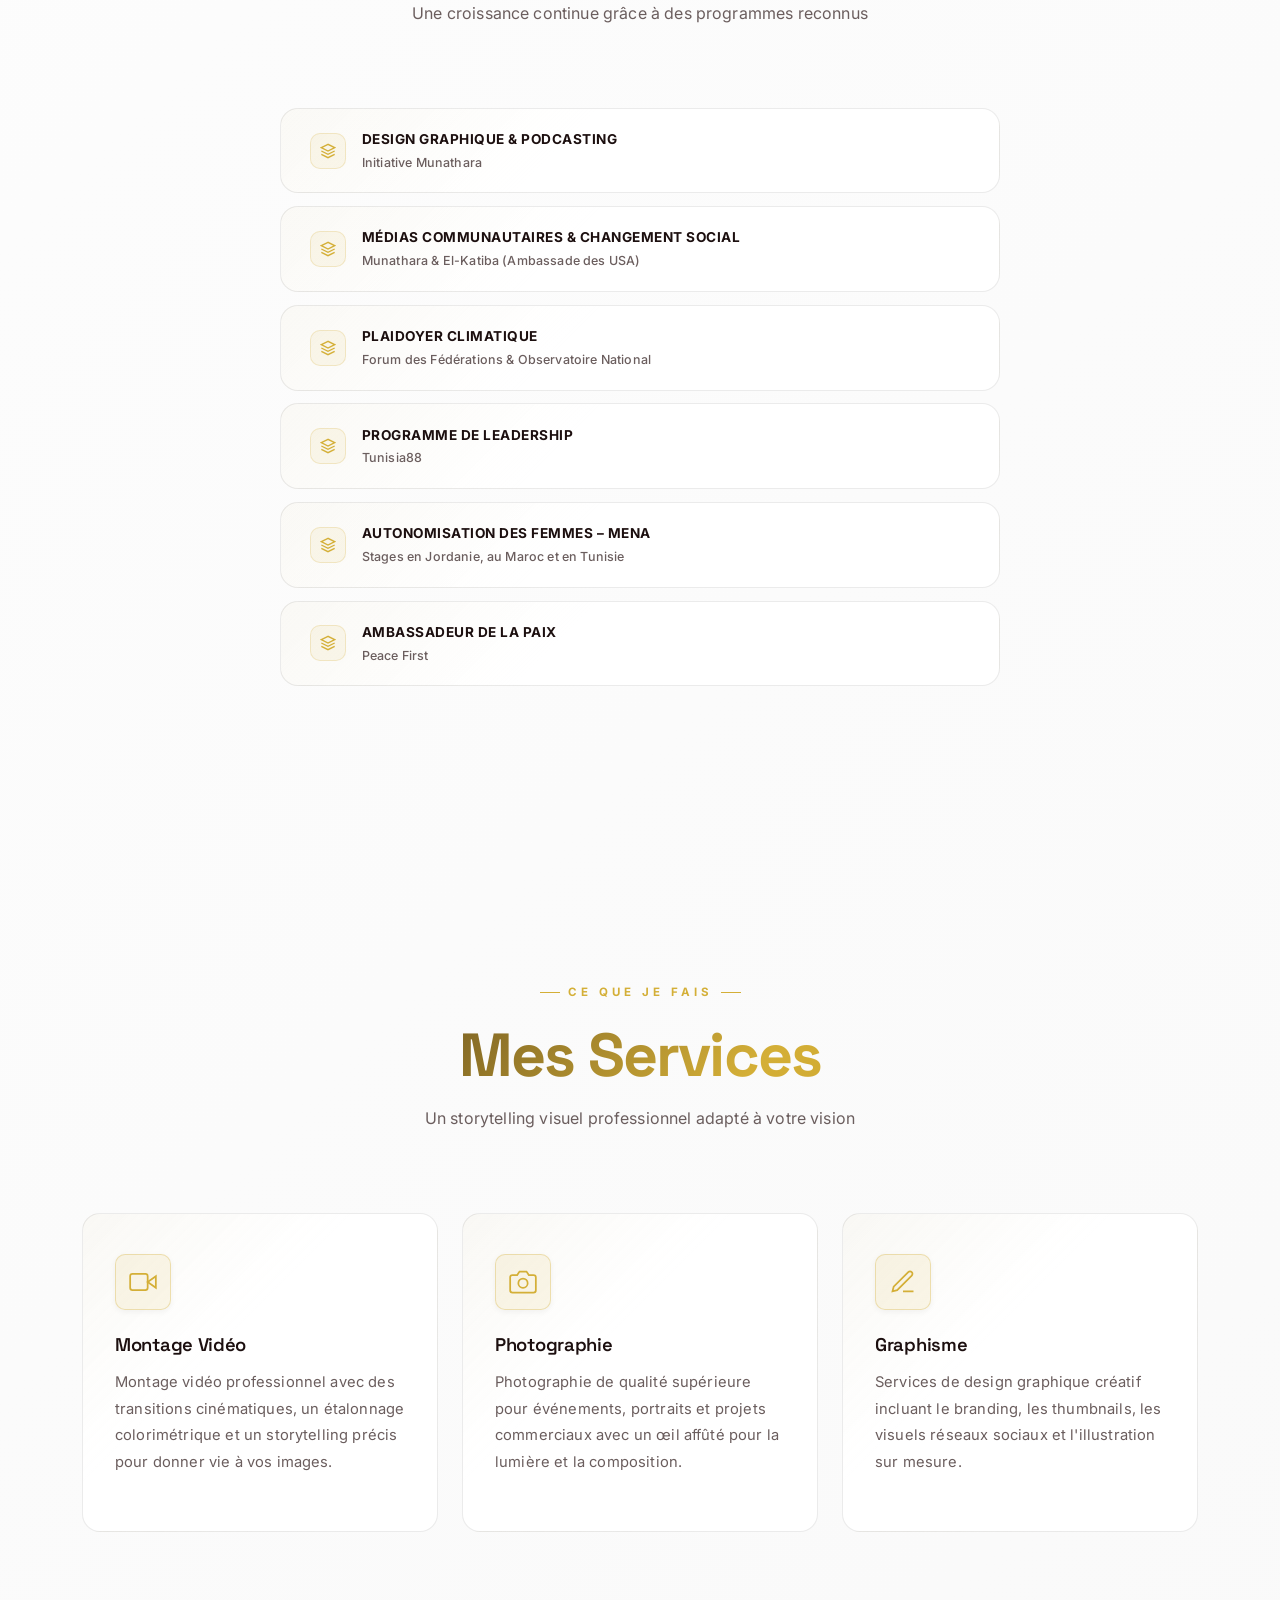
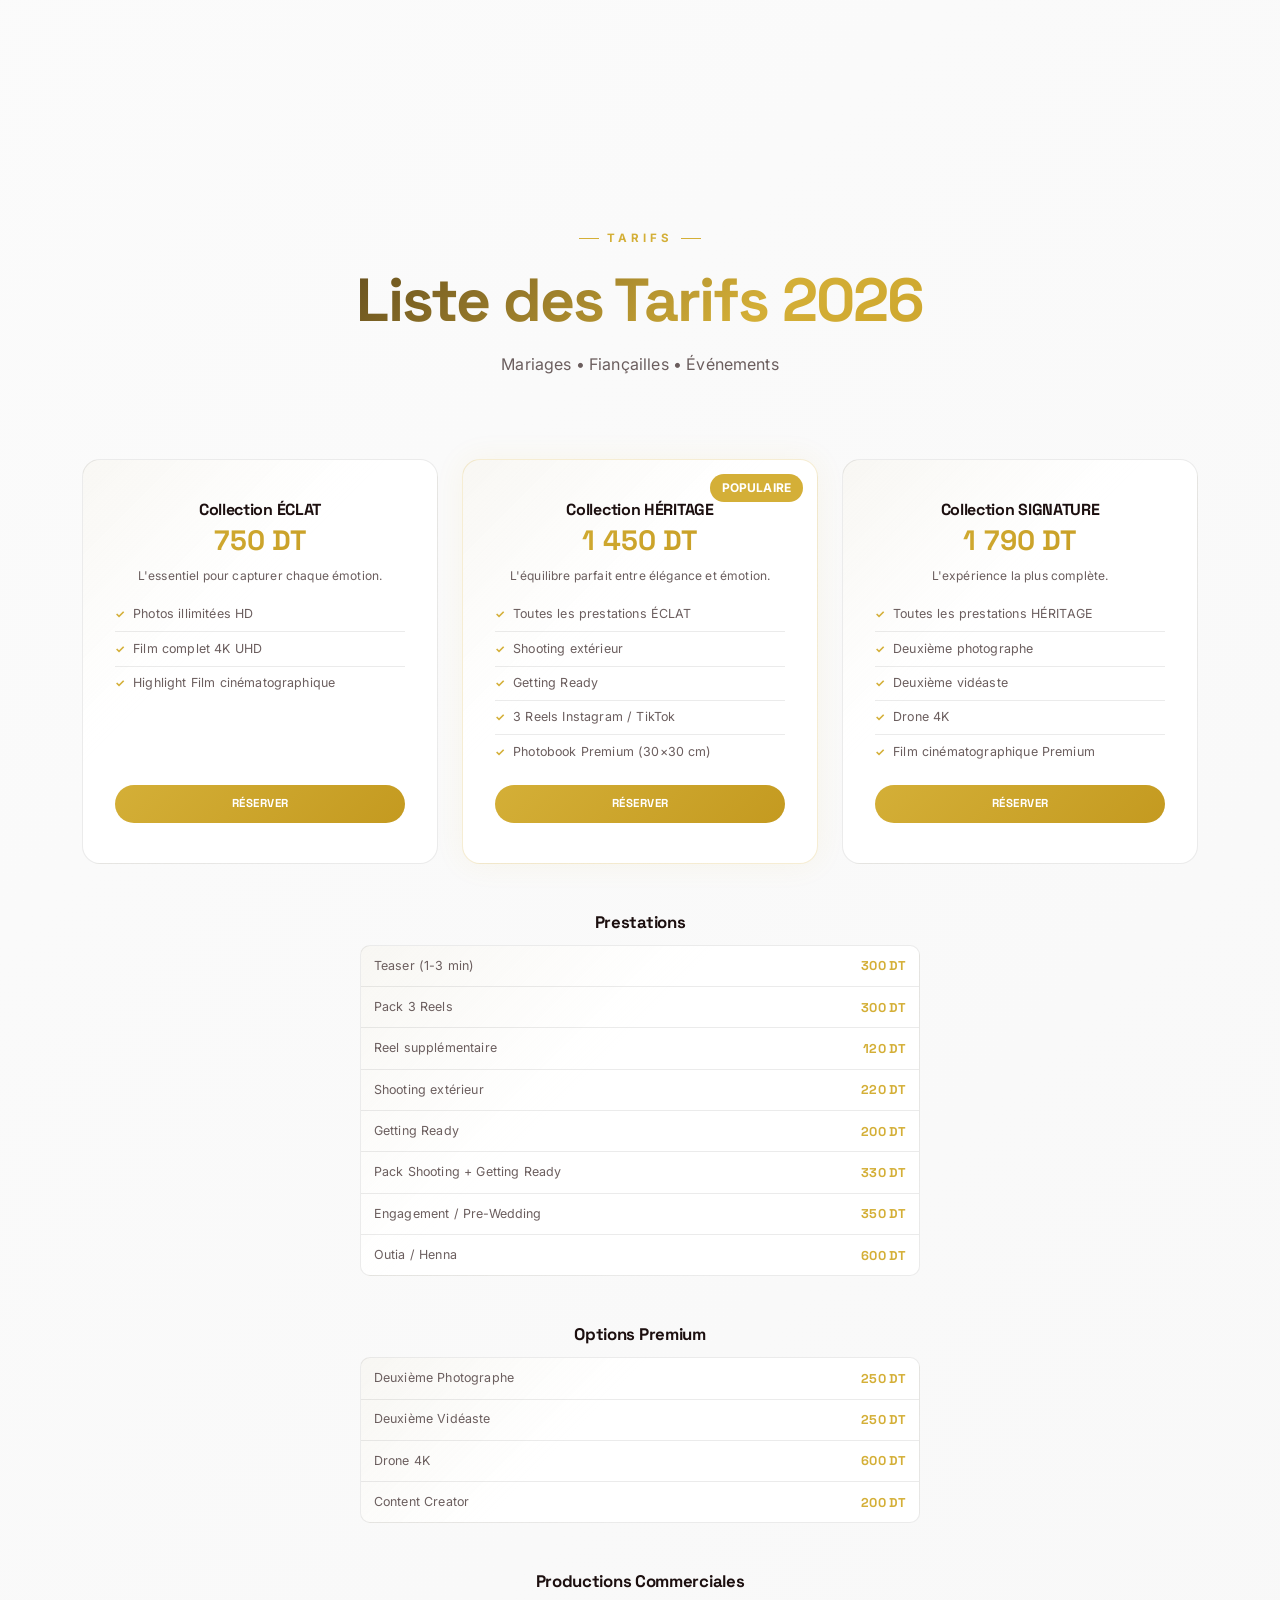
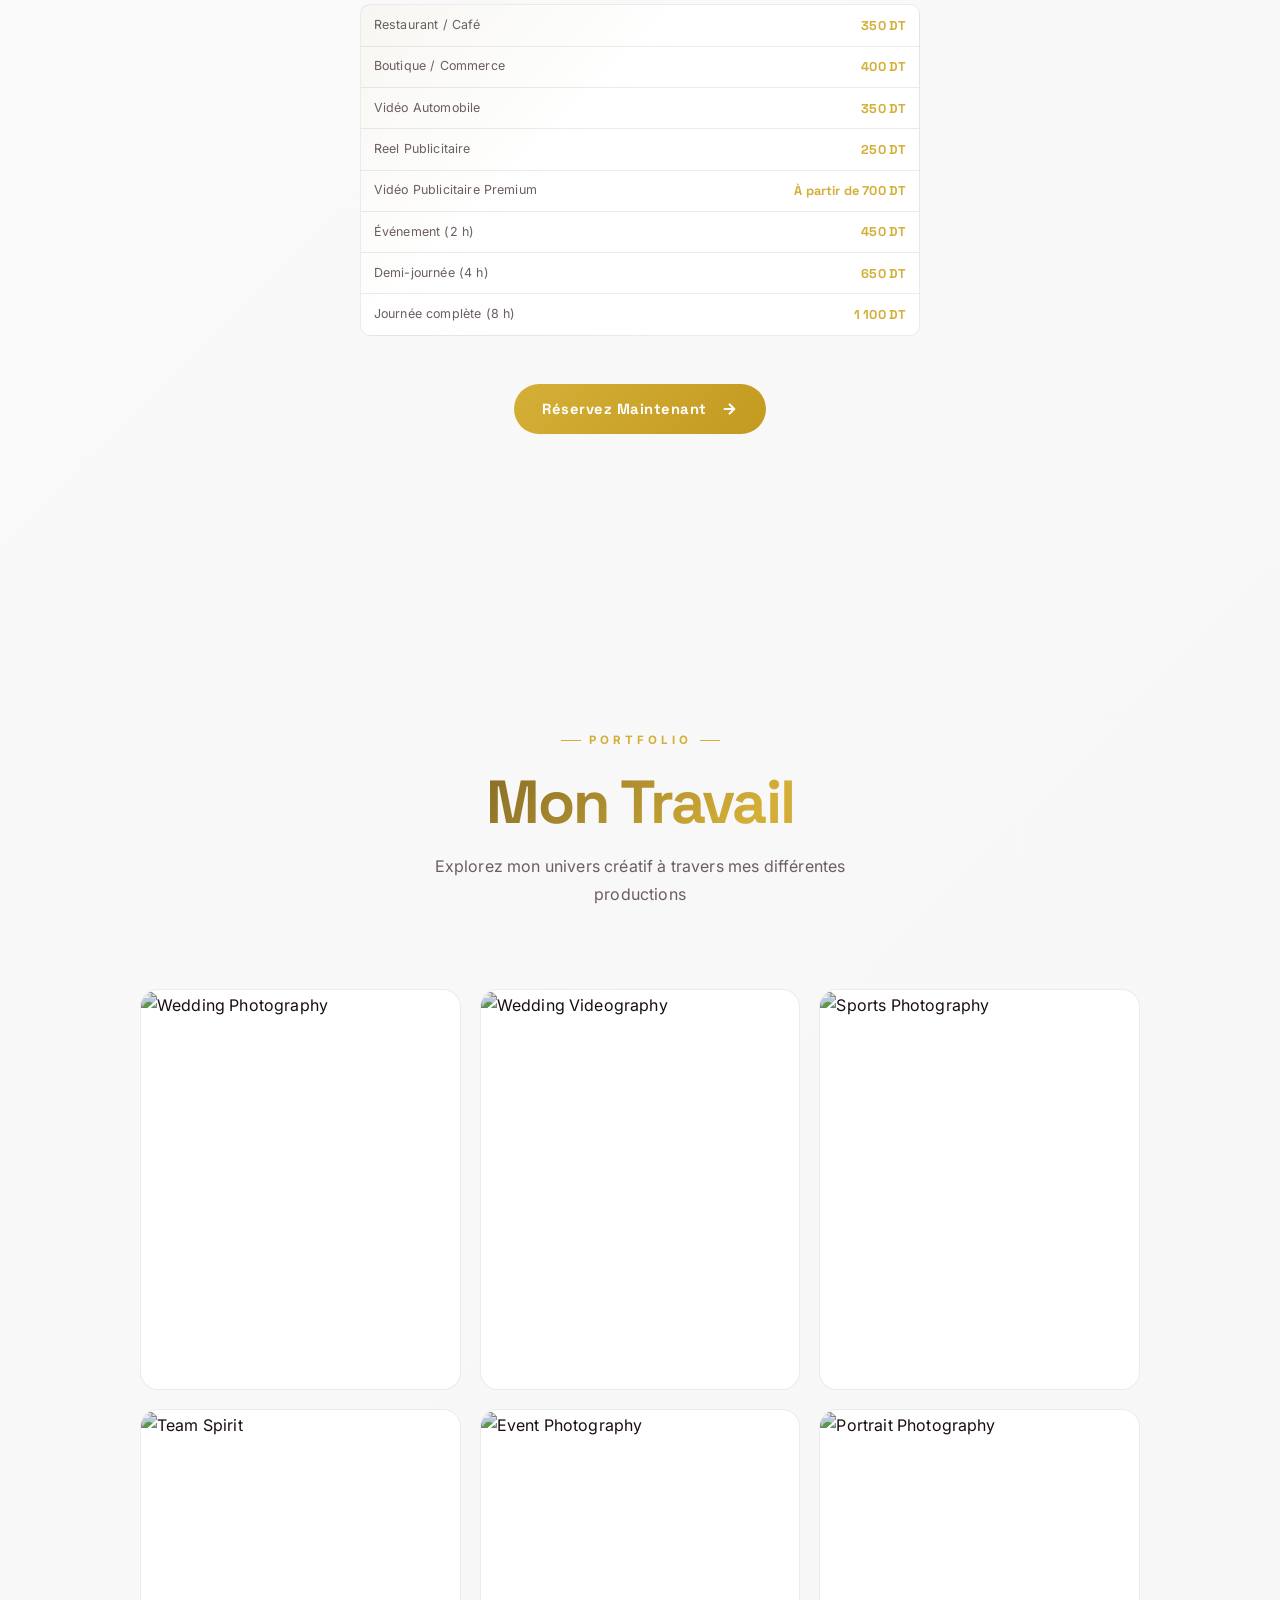
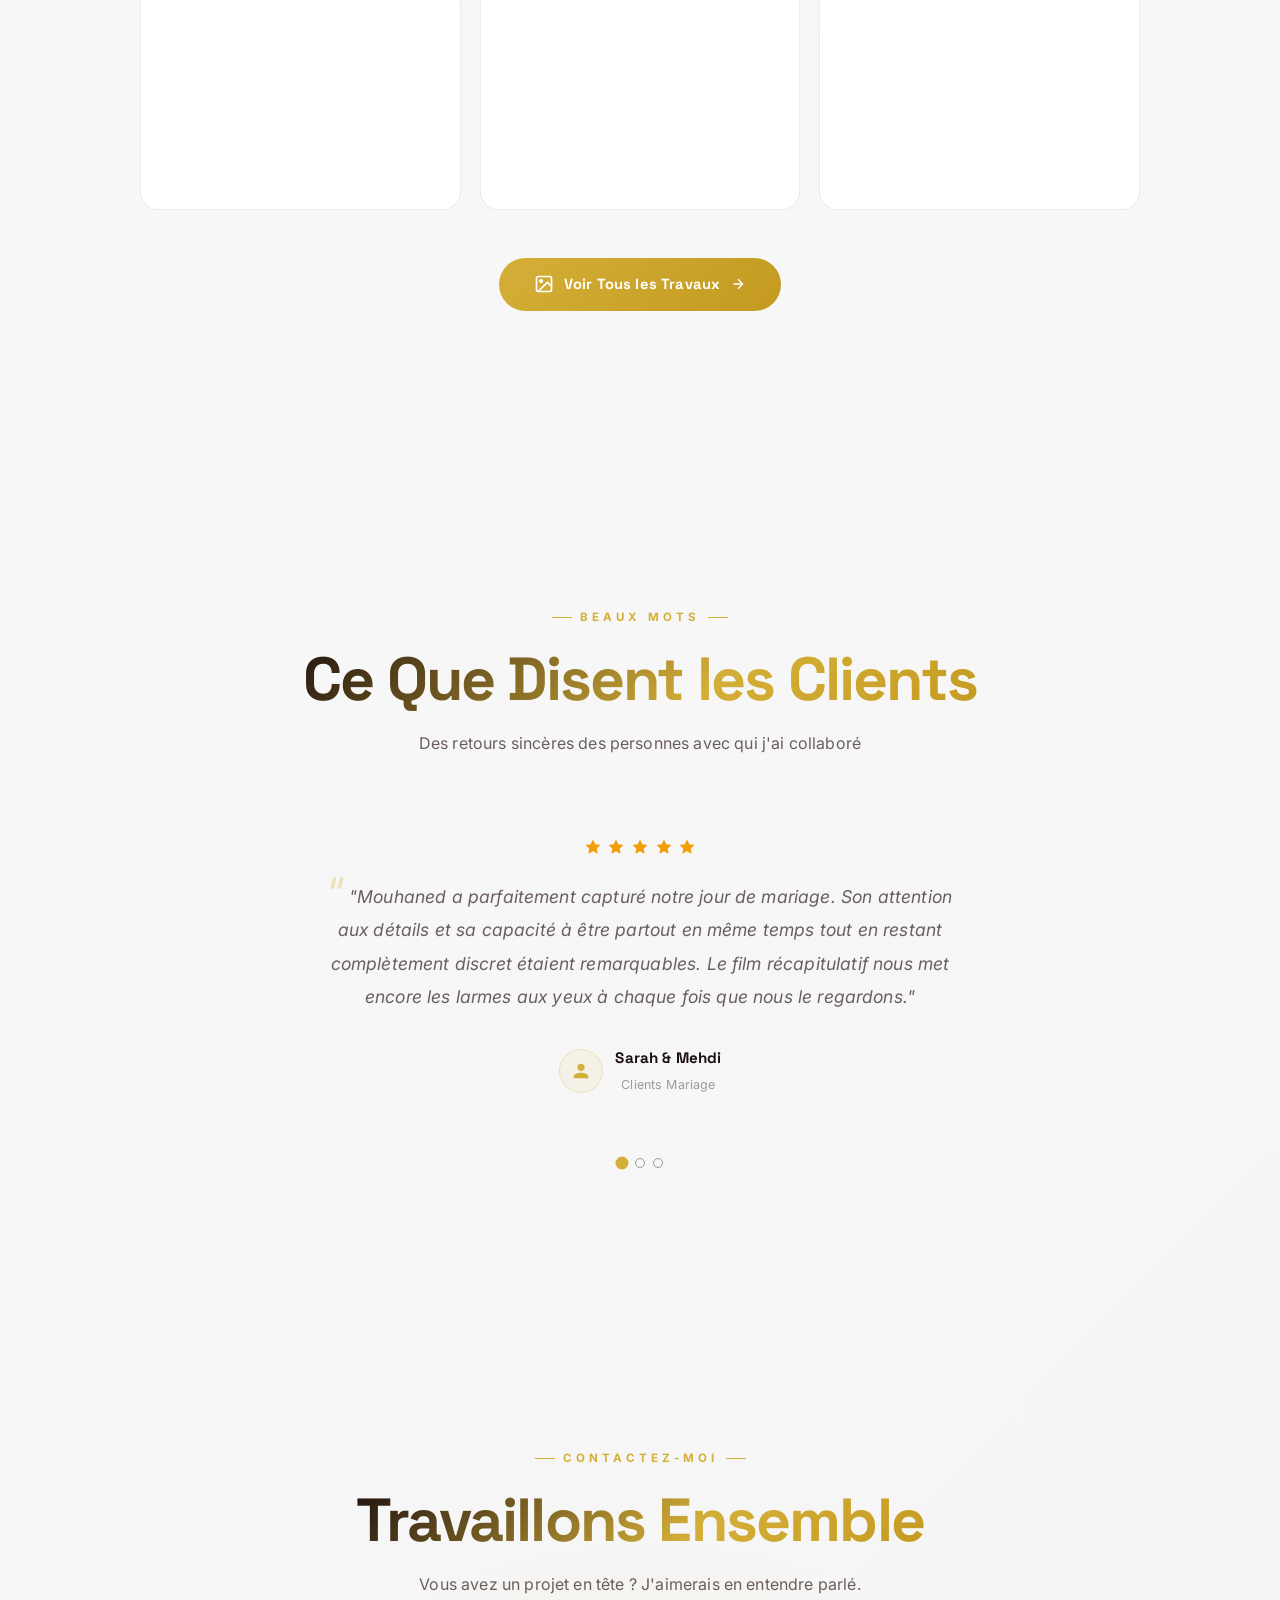
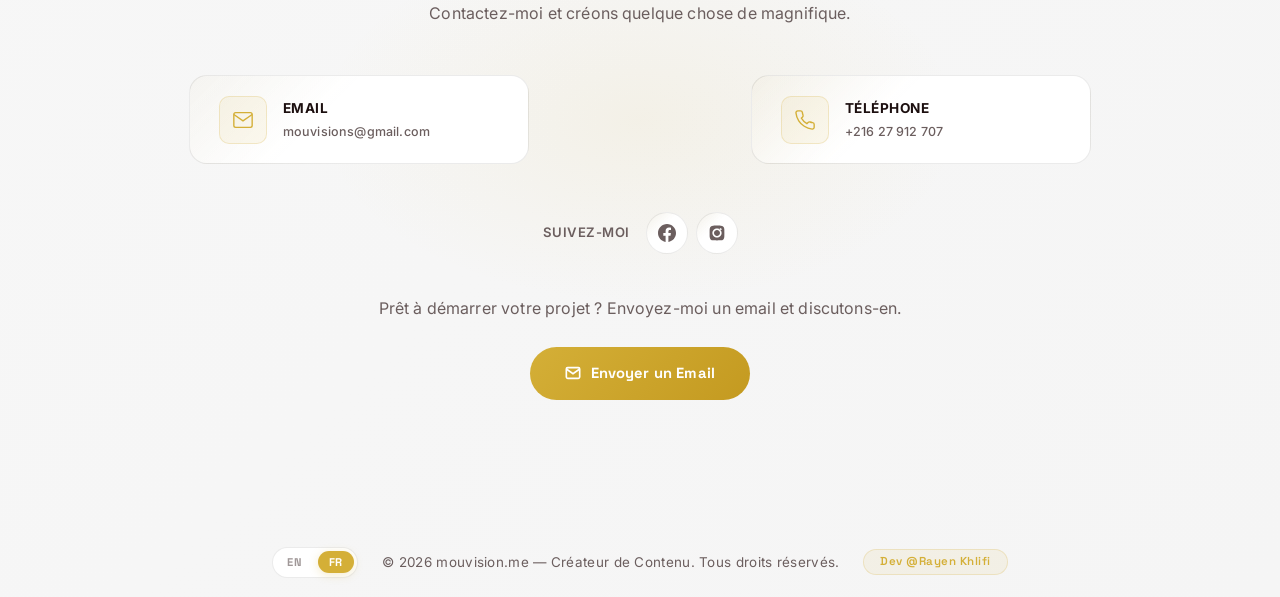
==== commit a0eea3e5: "aaaaaaaaaa" ====
--- a/index.html
+++ b/index.html
@@ -453,7 +453,7 @@
             <div class="portfolio-grid">
                 <div class="portfolio-item" data-reveal="up" style="display:none" data-category="Wedding" data-title="Collection Héritage">
                     <div class="portfolio-image">
-                        <img src="mouhanedworks/wedding/IMG_2017.jpg" alt="Wedding Photography" loading="lazy">
+                        <img src="selected30/_MG_3512.webp" alt="Wedding Photography" loading="lazy">
                     </div>
                     <div class="portfolio-overlay">
                         <span class="portfolio-category" data-i18n="gallery.catWedding">Wedding</span>
@@ -462,7 +462,7 @@
                 </div>
                 <div class="portfolio-item" data-reveal="up" style="display:none" data-category="Wedding" data-title="Collection Éclat">
                     <div class="portfolio-image">
-                        <img src="mouhanedworks/wedding/IMG_2306.jpg" alt="Wedding Videography" loading="lazy">
+                        <img src="selected30/_MG_3605.webp" alt="Wedding Videography" loading="lazy">
                     </div>
                     <div class="portfolio-overlay">
                         <span class="portfolio-category" data-i18n="gallery.catWedding">Wedding</span>
@@ -471,7 +471,7 @@
                 </div>
                 <div class="portfolio-item" data-reveal="up" style="display:none" data-category="Wedding" data-title="Romantic Details">
                     <div class="portfolio-image">
-                        <img src="mouhanedworks/wedding/IMG_2028.jpg" alt="Wedding Details" loading="lazy">
+                        <img src="selected30/20250904072516_IMG_3975.webp" alt="Wedding Details" loading="lazy">
                     </div>
                     <div class="portfolio-overlay">
                         <span class="portfolio-category" data-i18n="gallery.catWedding">Wedding</span>
@@ -480,7 +480,7 @@
                 </div>
                 <div class="portfolio-item" data-reveal="up" style="display:none" data-category="Wedding" data-title="Getting Ready">
                     <div class="portfolio-image">
-                        <img src="mouhanedworks/wedding/IMG_2049.jpg" alt="Getting Ready" loading="lazy">
+                        <img src="selected30/20250904073641_IMG_4045.webp" alt="Getting Ready" loading="lazy">
                     </div>
                     <div class="portfolio-overlay">
                         <span class="portfolio-category" data-i18n="gallery.catWedding">Wedding</span>
@@ -489,7 +489,7 @@
                 </div>
                 <div class="portfolio-item" data-reveal="up" style="display:none" data-category="Sport" data-title="Olympique Béja">
                     <div class="portfolio-image">
-                        <img src="mouhanedworks/sport/20250904071452_IMG_3961.jpg" alt="Sports Photography" loading="lazy">
+                        <img src="selected30/20250904082234_IMG_4066.webp" alt="Sports Photography" loading="lazy">
                     </div>
                     <div class="portfolio-overlay">
                         <span class="portfolio-category" data-i18n="gallery.catSport">Sport</span>
@@ -498,7 +498,7 @@
                 </div>
                 <div class="portfolio-item" data-reveal="up" style="display:none" data-category="Sport" data-title="Match Action">
                     <div class="portfolio-image">
-                        <img src="mouhanedworks/sport/20250904072446_IMG_3969.jpg" alt="Match Action" loading="lazy">
+                        <img src="selected30/20250904160105_IMG_4163.webp" alt="Match Action" loading="lazy">
                     </div>
                     <div class="portfolio-overlay">
                         <span class="portfolio-category" data-i18n="gallery.catSport">Sport</span>
@@ -507,7 +507,7 @@
                 </div>
                 <div class="portfolio-item" data-reveal="up" style="display:none" data-category="Sport" data-title="Team Spirit">
                     <div class="portfolio-image">
-                        <img src="mouhanedworks/sport/20250906144613_IMG_4639.jpg" alt="Team Spirit" loading="lazy">
+                        <img src="selected30/20250911165319_IMG_5253.webp" alt="Team Spirit" loading="lazy">
                     </div>
                     <div class="portfolio-overlay">
                         <span class="portfolio-category" data-i18n="gallery.catSport">Sport</span>
@@ -516,7 +516,7 @@
                 </div>
                 <div class="portfolio-item" data-reveal="up" style="display:none" data-category="Event" data-title="Festival Bellarejia">
                     <div class="portfolio-image">
-                        <img src="mouhanedworks/event/IMG_0283.jpg" alt="Event Photography" loading="lazy">
+                        <img src="selected30/20250917164105_IMG_5663.webp" alt="Event Photography" loading="lazy">
                     </div>
                     <div class="portfolio-overlay">
                         <span class="portfolio-category" data-i18n="gallery.catEvent">Event</span>
@@ -525,7 +525,7 @@
                 </div>
                 <div class="portfolio-item" data-reveal="up" style="display:none" data-category="Event" data-title="Cultural Night">
                     <div class="portfolio-image">
-                        <img src="mouhanedworks/event/IMG_0288.jpg" alt="Cultural Event" loading="lazy">
+                        <img src="selected30/20250917165552_IMG_5737 (2).webp" alt="Cultural Event" loading="lazy">
                     </div>
                     <div class="portfolio-overlay">
                         <span class="portfolio-category" data-i18n="gallery.catEvent">Event</span>
@@ -534,7 +534,7 @@
                 </div>
                 <div class="portfolio-item" data-reveal="up" style="display:none" data-category="Commercial" data-title="Product Visual">
                     <div class="portfolio-image">
-                        <img src="mouhanedworks/commercial/20251201160823_IMG_8009.jpg" alt="Commercial Photography" loading="lazy">
+                        <img src="selected30/20250928151033_IMG_5825.webp" alt="Commercial Photography" loading="lazy">
                     </div>
                     <div class="portfolio-overlay">
                         <span class="portfolio-category" data-i18n="gallery.catCommercial">Commercial</span>
@@ -543,7 +543,7 @@
                 </div>
                 <div class="portfolio-item" data-reveal="up" style="display:none" data-category="Commercial" data-title="Brand Story">
                     <div class="portfolio-image">
-                        <img src="mouhanedworks/commercial/20251201161351_IMG_8034.jpg" alt="Brand Photography" loading="lazy">
+                        <img src="selected30/20250928175846_IMG_6451.webp" alt="Brand Photography" loading="lazy">
                     </div>
                     <div class="portfolio-overlay">
                         <span class="portfolio-category" data-i18n="gallery.catCommercial">Commercial</span>
@@ -552,7 +552,7 @@
                 </div>
                 <div class="portfolio-item" data-reveal="up" style="display:none" data-category="Portrait" data-title="Studio Session">
                     <div class="portfolio-image">
-                        <img src="mouhanedworks/portrait/20251201160534_IMG_7995.jpg" alt="Portrait Photography" loading="lazy">
+                        <img src="selected30/20251026152645_IMG_7023.webp" alt="Portrait Photography" loading="lazy">
                     </div>
                     <div class="portfolio-overlay">
                         <span class="portfolio-category" data-i18n="gallery.catPortrait">Portrait</span>
--- a/style.css
+++ b/style.css
@@ -138,7 +138,6 @@
     align-items: center;
     justify-content: center;
     z-index: 99990;
-    gap: 1.8rem;
     transition: opacity 0.5s ease, visibility 0.5s, transform 0.5s ease;
 }
 
@@ -149,6 +148,7 @@
     transform: scale(1.05);
 }
 
+/* ── LOADER WAVE ── */
 .loading-logo {
     font-family: 'Space Grotesk', sans-serif;
     font-size: 2.4rem;
@@ -553,19 +553,21 @@
     display: inline-block;
     overflow: hidden;
     vertical-align: bottom;
-    height: 1.15em;
-    line-height: 1.15;
+    height: 1.25em;
+    line-height: 1.25;
     position: relative;
 }
 
 .title-cycle {
     display: inline-block;
-    background: linear-gradient(135deg, var(--accent) 0%, var(--accent-2) 100%);
+    background: linear-gradient(135deg, var(--accent, #d4af37) 0%, var(--accent-2, #f3e5ab) 100%);
+    background-size: 200% auto;
     -webkit-background-clip: text;
     -webkit-text-fill-color: transparent;
     background-clip: text;
     position: relative;
-    transition: opacity 0.4s ease, transform 0.4s ease;
+    padding-right: 4px;
+    transition: opacity 0.3s ease;
 }
 
 .title-cycle-sub {
@@ -580,7 +582,7 @@
     font-size: 1.08rem;
     color: var(--text-secondary);
     margin-bottom: 0.8rem;
-    line-height: 1.7;
+    line-height: 1.5;
     max-width: 480px;
 }
 
@@ -1437,39 +1439,6 @@
     transform: translateY(0);
 }
 
-.lang-switcher {
-    position: relative;
-    overflow: hidden;
-}
-
-.lang-btn {
-    transition: all 0.3s cubic-bezier(0.4, 0, 0.2, 1);
-}
-
-.lang-btn:active {
-    transform: scale(0.92);
-}
-
-@keyframes langRipple {
-    0% { transform: scale(0); opacity: 0.6; }
-    100% { transform: scale(4); opacity: 0; }
-}
-
-.lang-btn::after {
-    content: '';
-    position: absolute;
-    inset: 0;
-    background: var(--accent);
-    border-radius: 50%;
-    transform: scale(0);
-    opacity: 0;
-    pointer-events: none;
-}
-
-.lang-btn:active::after {
-    animation: langRipple 0.5s ease-out;
-}
-
 /* ── FOOTER ── */
 footer {
     background: transparent;
@@ -2154,15 +2123,34 @@
     position: absolute;
     top: 14px;
     right: 14px;
-    background: linear-gradient(135deg, var(--accent), var(--accent-2));
-    color: white;
-    padding: 0.25rem 0.9rem;
-    border-radius: 50px;
-    font-size: 0.7rem;
-    font-weight: 700;
-    letter-spacing: 0.5px;
+    background-color: #d4af37;
+    color: #fff;
+    padding: 4px 12px;
+    border-radius: 20px;
+    font-size: 12px;
+    font-weight: bold;
     text-transform: uppercase;
     z-index: 1;
+    animation: professionalShake 8s ease-in-out infinite;
+    transform-origin: center;
+}
+
+@keyframes professionalShake {
+    0%, 85%, 100% {
+        transform: scale(1) rotate(0deg);
+    }
+    88% {
+        transform: scale(1.05) rotate(-3deg);
+    }
+    91% {
+        transform: scale(1.05) rotate(3deg);
+    }
+    94% {
+        transform: scale(1.05) rotate(-2deg);
+    }
+    97% {
+        transform: scale(1.05) rotate(2deg);
+    }
 }
 
 .pricing-name {
@@ -2398,8 +2386,6 @@
     .pricing-cta-big {
         padding: 0.9rem 2.2rem;
         font-size: 1rem;
-        width: 100%;
-        justify-content: center;
     }
 }
 
@@ -2494,8 +2480,6 @@
     .pricing-cta-big {
         padding: 0.8rem 1.8rem;
         font-size: 0.92rem;
-        width: 100%;
-        justify-content: center;
     }
 }
 
